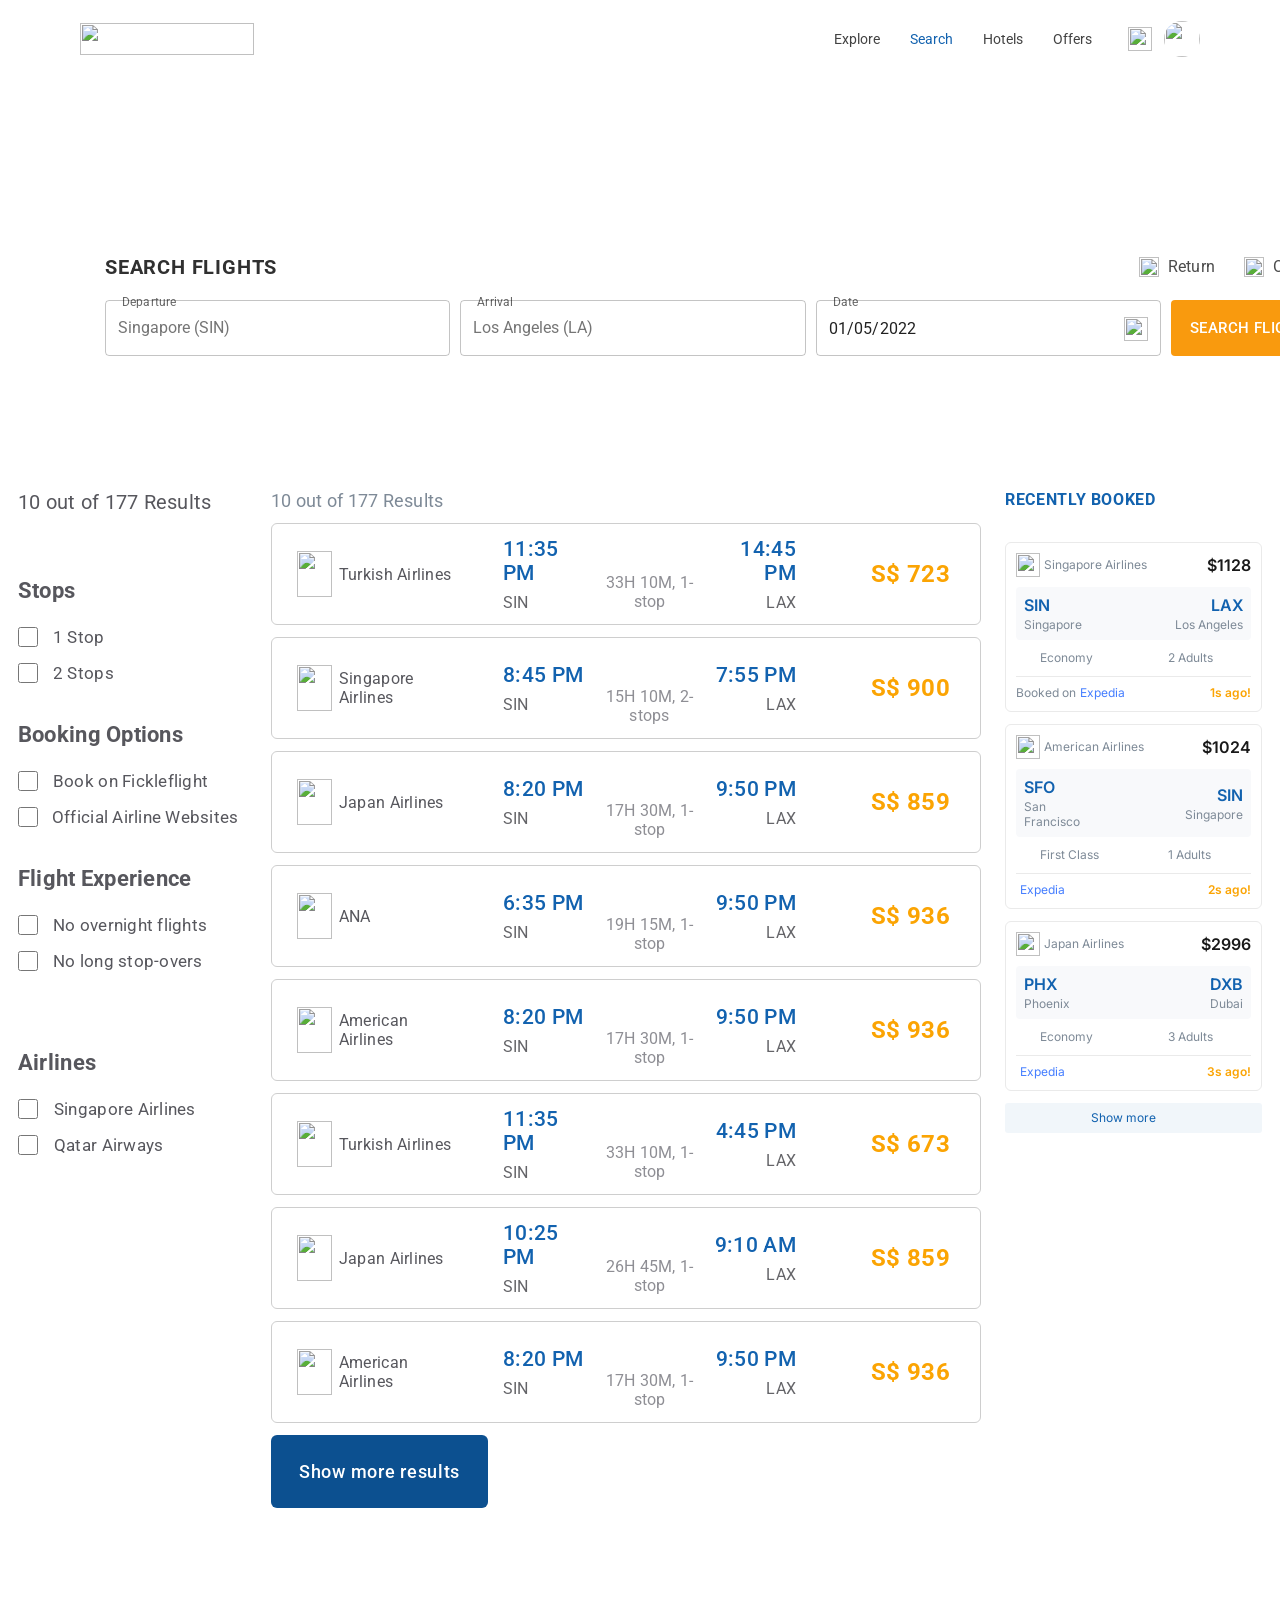
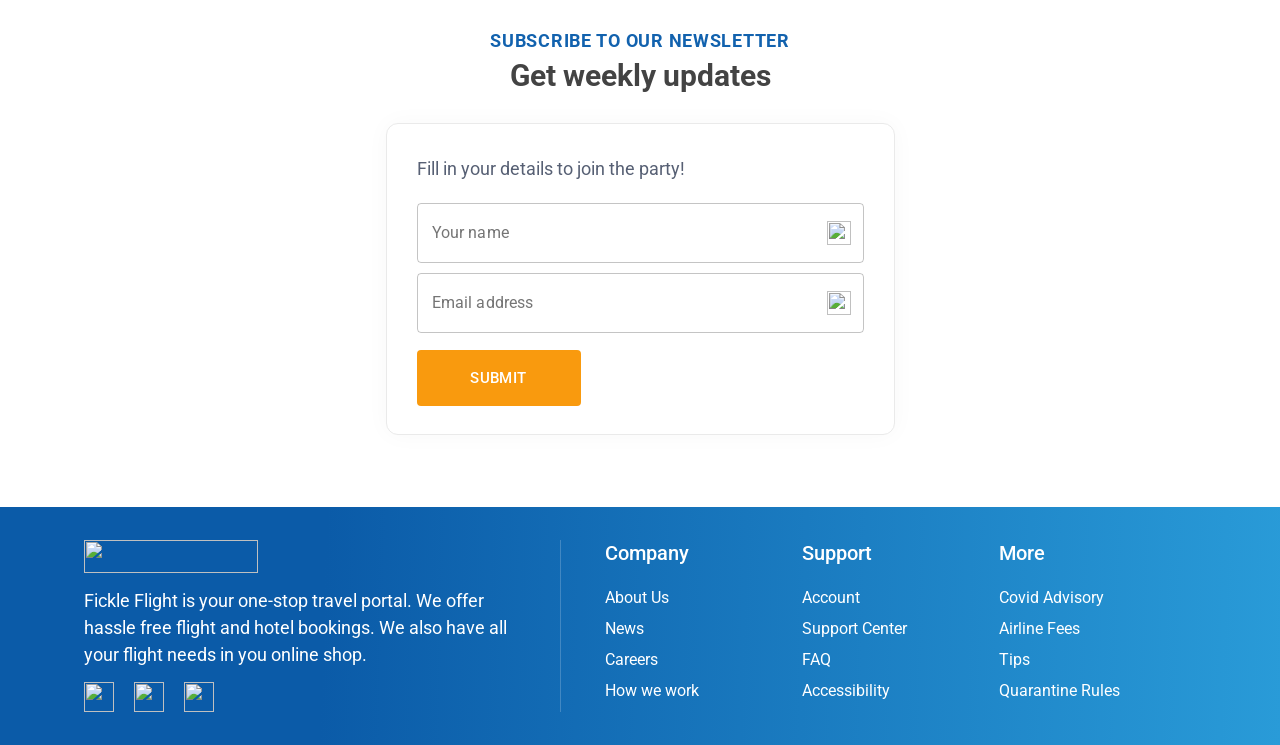
==== results-page/index.html @ dc6b7b8f "Updates" ====
<!DOCTYPE html><html><head><meta charSet="utf-8"/><meta http-equiv="x-ua-compatible" content="ie=edge"/><meta name="viewport" content="width=device-width, initial-scale=1, shrink-to-fit=no"/><meta name="generator" content="Gatsby 4.25.9"/><style data-href="/styles.06226adc45e068d3b2e2.css" data-identity="gatsby-global-css">@import url(https://fonts.googleapis.com/css2?family=Roboto:wght@400;500;700&display=swap);@import url(https://fonts.googleapis.com/css2?family=Baloo+Bhai:wght@400&display=swap);@import url(https://fonts.googleapis.com/css2?family=Inter:wght@400;600&display=swap);.top-header-module--fickleflightIcon--7dae0{height:32px;position:relative;width:174px}.top-header-module--explore--5f9ed{color:var(--color-cornflowerblue-200)}.top-header-module--explore--5f9ed,.top-header-module--hotels--0e835,.top-header-module--search--4f169{position:relative}.top-header-module--hotels--0e835{cursor:pointer}.top-header-module--navigationMenu--32dd2{align-items:center;display:flex;flex-direction:row;gap:var(--gap-11xl);justify-content:flex-end}.top-header-module--hamburgerMenuIcon--61789{display:none}.top-header-module--hamburgerMenuIcon--61789,.top-header-module--notificationBellIcon--0677c{flex-shrink:0;height:24px;object-fit:cover;overflow:hidden;position:relative;width:24px}.top-header-module--avatarIcon--8f0b9{border-radius:var(--br-19xl);height:36px;object-fit:cover;width:36px}.top-header-module--accountSection--51e5f{align-items:center;display:flex;flex-direction:row;gap:var(--gap-xs);justify-content:center}.top-header-module--navigationRight--9e9c3{gap:var(--gap-17xl);justify-content:flex-end}.top-header-module--navigationRight--9e9c3,.top-header-module--topContainer--1cced,.top-header-module--topHeader--22574{align-items:center;display:flex;flex-direction:row}.top-header-module--topContainer--1cced{flex:1 1;gap:var(--gap-0);justify-content:space-between}.top-header-module--topHeader--22574{align-self:stretch;background-color:var(--color-white);box-sizing:border-box;color:var(--color-darkslategray-200);font-family:var(--font-roboto);font-size:var(--font-size-sm);height:77px;justify-content:center;padding:var(--padding-3xl) var(--padding-61xl);text-align:left}body{line-height:normal;margin:0}:root{--font-roboto:Roboto;--font-baloo-bhai:"Baloo Bhai";--font-inter:Inter;--font-size-xs:12px;--font-size-smi:13px;--font-size-sm:14px;--font-size-mini:15px;--font-size-base:16px;--font-size-mid:17px;--font-size-lg:18px;--font-size-lgi:19px;--font-size-xl:20px;--font-size-2xl:21px;--font-size-3xl:22px;--font-size-4xl:23px;--font-size-5xl:24px;--font-size-6xl:25px;--font-size-7xl:26px;--font-size-11xl:30px;--font-size-13xl:32px;--font-size-15xl:34px;--font-size-18xl:37px;--font-size-19xl:38px;--font-size-23xl:42px;--font-size-30xl:49px;--font-size-42xl:61px;--color-black:#000;--color-chocolate:#c76600;--color-cornflowerblue-100:#4dabff;--color-cornflowerblue-200:#1262af;--color-cornflowerblue-300:#1262ae;--color-cornflowerblue-400:rgba(18,98,175,.05);--color-darkgoldenrod:#d7860e;--color-darkgray:#999;--color-darkslateblue:#0c5090;--color-darkslategray-100:#434343;--color-darkslategray-200:#424242;--color-darkslategray-300:#303030;--color-darkslategray-400:rgba(48,48,48,.87);--color-dimgray-100:#646468;--color-dimgray-200:#57575d;--color-gainsboro-100:#e6e6e6;--color-gainsboro-200:hsla(0,0%,90%,.09);--color-gainsboro-300:hsla(0,0%,89%,.1);--color-gold:#fdbf00;--color-gray-100:#8e8e94;--color-gray-200:#191919;--color-gray-300:rgba(0,0,0,.6);--color-gray-400:rgba(0,0,0,.23);--color-gray-500:hsla(0,0%,100%,.2);--color-lavender:#ccdcec;--color-lightgray:#cecece;--color-lightslategray:#7e8a97;--color-mediumspringgreen:#36da76;--color-orange-100:#fba403;--color-orange-200:#f99a0e;--color-palevioletred:#f9668d;--color-royalblue:#457eff;--color-sandybrown:#ff9b53;--color-slategray:#576074;--color-steelblue:#3375b8;--color-white:#fff;--color-whitesmoke-100:#f8f9fb;--color-whitesmoke-200:#eaeaea;--color-yellowgreen:#79ca00;--gap-0:0px;--gap-12xs:1px;--gap-11xs:2px;--gap-10xs:3px;--gap-9xs:4px;--gap-8xs:5px;--gap-7xs:6px;--gap-6xs:7px;--gap-5xs:8px;--gap-4xs:9px;--gap-3xs:10px;--gap-2xs:11px;--gap-xs:12px;--gap-smi:13px;--gap-sm:14px;--gap-mini:15px;--gap-base:16px;--gap-mid:17px;--gap-lg:18px;--gap-lgi:19px;--gap-xl:20px;--gap-2xl:21px;--gap-3xl:22px;--gap-4xl:23px;--gap-5xl:24px;--gap-11xl:30px;--gap-12xl:31px;--gap-17xl:36px;--gap-20xl:39px;--gap-24xl:43px;--gap-25xl:44px;--gap-31xl:50px;--padding-12xs:1px;--padding-10xs:3px;--padding-9xs:4px;--padding-8xs:5px;--padding-7xs-5:5.5px;--padding-7xs:6px;--padding-5xs:8px;--padding-4xs:9px;--padding-3xs:10px;--padding-2xs:11px;--padding-xs:12px;--padding-smi:13px;--padding-mini:15px;--padding-base:16px;--padding-lg:18px;--padding-lgi:19px;--padding-xl:20px;--padding-2xl:21px;--padding-3xl:22px;--padding-6xl:25px;--padding-7xl:26px;--padding-9xl:28px;--padding-10xl:29px;--padding-11xl:30px;--padding-13xl:32px;--padding-14xl:33px;--padding-15xl:34px;--padding-19xl:38px;--padding-21xl:40px;--padding-22xl:41px;--padding-23xl:42px;--padding-26xl:45px;--padding-27xl:46px;--padding-31xl:50px;--padding-33xl:52px;--padding-34xl:53px;--padding-40xl:59px;--padding-51xl:70px;--padding-61xl:80px;--padding-64xl:83px;--padding-65xl:84px;--padding-103xl:122px;--padding-121xl:140px;--br-9xs:4px;--br-7xs:6px;--br-5xs:8px;--br-3xs:10px;--br-xs:12px;--br-base:16px;--br-lgi:19px;--br-8xl:27px;--br-12xl:31px;--br-19xl:38px;--br-29xl:48px;--br-45xl:64px;--Grey-Grey-300:#e0e0e0;--Grey-Grey-400:#bdbdbd;--Grey-Grey-700:#616161;--Text-Primary:rgba(0,0,0,.87)}.header-module--hotelsTagline--bc9c7{display:inline-block;font-family:inherit;font-size:inherit;font-weight:400;letter-spacing:.02em;line-height:48px;margin:0;position:relative;width:1280px}.header-module--recommended--32a25{color:var(--color-cornflowerblue-200);font-family:var(--font-roboto);font-size:var(--font-size-base);font-weight:500;letter-spacing:.04em;position:relative;text-align:center;text-transform:capitalize}.header-module--filterOption--160d9{align-items:center;background-color:var(--color-white);border:1px solid var(--color-white);border-radius:var(--br-8xl);cursor:pointer;display:flex;flex-direction:row;justify-content:center;padding:var(--padding-4xs) var(--padding-lgi)}.header-module--filterOption--160d9:hover,.header-module--filterOption1--5405e:hover,.header-module--filterOption2--73604:hover{background-color:var(--color-gainsboro-100);border:1px solid var(--color-gainsboro-100);box-sizing:border-box}.header-module--price--43efd{color:var(--color-white);font-family:var(--font-roboto);font-size:var(--font-size-base);font-weight:500;letter-spacing:.04em;position:relative;text-align:center;text-transform:capitalize}.header-module--filterOption1--5405e,.header-module--filterOption2--73604{align-items:center;background-color:transparent;border:1px solid var(--color-white);border-radius:var(--br-8xl);cursor:pointer;display:flex;flex-direction:row;justify-content:center;padding:var(--padding-4xs) var(--padding-lgi)}.header-module--filterOption1--5405e:hover,.header-module--filterOption2--73604:hover{background-color:var(--color-gainsboro-200)}.header-module--filterOption2--73604{padding:var(--padding-4xs) var(--padding-xl)}.header-module--banner--7ab84,.header-module--filterOptions--452a8,.header-module--header--666b3,.header-module--title--de67b{align-items:flex-start;display:flex;justify-content:flex-start}.header-module--filterOptions--452a8{flex-direction:row;gap:var(--gap-5xs)}.header-module--banner--7ab84,.header-module--header--666b3,.header-module--title--de67b{max-width:100%}.header-module--title--de67b{box-sizing:border-box;flex-direction:column;gap:var(--gap-5xs);padding:0 var(--padding-xl) 0 var(--padding-61xl);width:1440px}.header-module--banner--7ab84,.header-module--header--666b3{align-self:stretch;background-position:top;background-repeat:no-repeat;background-size:cover}.header-module--banner--7ab84{background-image:url(banner@3x.png);box-sizing:border-box;flex-direction:row;height:193px;padding:var(--padding-31xl) 0 var(--padding-27xl)}.header-module--header--666b3{background-image:url(header@3x.png);color:var(--color-white);flex-direction:column;font-family:var(--font-baloo-bhai);font-size:var(--font-size-23xl);text-align:left}@media screen and (max-width:1200px){.header-module--title--de67b{box-sizing:border-box;padding-left:var(--padding-21xl)}}@media screen and (max-width:1050px){.header-module--hotelsTagline--bc9c7{font-size:var(--font-size-15xl);line-height:var(--font-size-19xl)}}@media screen and (max-width:450px){.header-module--hotelsTagline--bc9c7{font-size:var(--font-size-6xl);line-height:29px}.header-module--filterOptions--452a8{flex-wrap:wrap}.header-module--banner--7ab84{height:auto}}.results-card-module--resultsImageIcon--ab230{align-self:stretch;border-radius:var(--br-3xs) 0 0 var(--br-3xs);max-height:100%;object-fit:cover;position:relative;width:260px}.results-card-module--hotelName--fb74f,.results-card-module--hotelType--6c8b6{display:inline-block;position:relative}.results-card-module--hotelType--6c8b6{color:var(--color-gray-100);letter-spacing:.02em;width:146.9px}.results-card-module--hotelName--fb74f{font-family:inherit;font-size:var(--font-size-3xl);font-weight:700;letter-spacing:.04em;margin:0;text-transform:capitalize;width:232.9px}.results-card-module--staricon--9b6b8{height:16px;position:relative;width:16px}.results-card-module--rating--13e95{font-weight:500;letter-spacing:.04em;position:relative}.results-card-module--stars--a988a{align-items:flex-start;display:flex;flex-direction:row;gap:var(--gap-7xs);justify-content:flex-start}.results-card-module--reviews--5c80b{color:var(--color-cornflowerblue-200);letter-spacing:.04em;position:relative}.results-card-module--resultAndVideo--4cd83,.results-card-module--review--b586f{align-items:flex-start;display:flex;flex-direction:row;gap:var(--gap-3xs);justify-content:flex-start}.results-card-module--resultAndVideo--4cd83{flex:1 1;flex-direction:column;gap:var(--gap-7xs)}.results-card-module--videoIcon--4d0ee{flex-shrink:0;height:24px;overflow:hidden;position:relative;width:24px}.results-card-module--resultsTitle--2f47f{align-items:flex-start;align-self:stretch;display:flex;flex-direction:row;justify-content:flex-start}.results-card-module--night--f0547,.results-card-module--price--f6e33{letter-spacing:.02em;position:relative}.results-card-module--price--f6e33{text-transform:capitalize}.results-card-module--night--f0547{font-size:var(--font-size-sm)}.results-card-module--pricePerNight--13bae{align-items:flex-end;display:flex;flex-direction:row;gap:var(--gap-12xs);justify-content:center}.results-card-module--searchFlights--3d0df{color:var(--color-white);font-family:var(--font-roboto);font-size:var(--font-size-lg);font-weight:500;letter-spacing:.04em;position:relative;text-align:center}.results-card-module--viewDetailsButton--a1d4f{align-items:center;background-color:var(--color-cornflowerblue-200);border:0;border-radius:var(--br-7xs);cursor:pointer;display:flex;flex-direction:row;justify-content:center;padding:var(--padding-smi) var(--padding-9xl)}.results-card-module--priceAndCta--60c55{flex-direction:column;font-size:var(--font-size-3xl);gap:var(--gap-xs)}.results-card-module--priceAndCta--60c55,.results-card-module--resultsCard--e4124,.results-card-module--resultsDetails--48487{align-items:flex-start;display:flex;justify-content:flex-start}.results-card-module--resultsDetails--48487{flex:1 1;flex-direction:column;gap:var(--gap-12xl);padding:var(--padding-mini) var(--padding-xs) var(--padding-mini) 0}.results-card-module--resultsCard--e4124{align-self:stretch;background-color:var(--color-cornflowerblue-400);border-radius:var(--br-3xs);color:var(--color-darkslategray-300);flex-direction:row;font-family:var(--font-roboto);font-size:var(--font-size-base);gap:var(--gap-base);text-align:left}.hotel-results-module--results--2932a{display:inline-block;flex:1 1;font-weight:500;min-width:100px;text-transform:uppercase}.hotel-results-module--filtersText--3b258,.hotel-results-module--results--2932a{letter-spacing:.04em;position:relative}.hotel-results-module--filtersIcon--cbdd9{flex-shrink:0;height:24px;overflow:hidden;position:relative;width:24px}.hotel-results-module--filters--dd103,.hotel-results-module--resultsSumamry--a58e6{display:flex;flex-direction:row;justify-content:flex-start}.hotel-results-module--filters--dd103{align-items:center;font-size:var(--font-size-base);gap:var(--gap-smi)}.hotel-results-module--resultsSumamry--a58e6{align-items:flex-start;align-self:stretch;row-gap:var(--gap-xl)}.hotel-results-module--mapIcon--e834c{height:100%;left:0;object-fit:cover;position:absolute;top:0;width:100%}.hotel-results-module--dotsIcon--ca334,.hotel-results-module--zoomIcon--f8ab3{height:328.1px;left:92.5px;position:absolute;top:53.3px;width:332.2px}.hotel-results-module--zoomIcon--f8ab3{height:48.1px;left:515.8px;object-fit:cover;top:539.9px;width:30.1px}.hotel-results-module--mobileMap--0f9f4{display:none;height:600px;position:relative;width:560px}.hotel-results-module--resultCardsCol--b269c{align-items:flex-start;display:flex;flex-direction:column;gap:var(--gap-xs);justify-content:flex-start;max-width:100%;width:560px}.hotel-results-module--dotsIcon1--dc246,.hotel-results-module--mapIcon1--667a9{height:100%;left:0;object-fit:cover;position:absolute;top:0;width:100%;z-index:1}.hotel-results-module--dotsIcon1--dc246{object-fit:contain;transform:scale(1.039);z-index:2}.hotel-results-module--wrapperDots--0a746{align-items:center;display:flex;height:505.4px;justify-content:center;left:115.1px;top:82.1px;width:413.5px}.hotel-results-module--wrapperDots--0a746,.hotel-results-module--wrapperZoom--20cd7,.hotel-results-module--zoomIcon1--7ff20{position:absolute;z-index:2}.hotel-results-module--zoomIcon1--7ff20{height:100%;left:0;object-fit:contain;top:0;transform:scale(1.535);width:100%}.hotel-results-module--wrapperZoom--20cd7{align-items:center;display:flex;height:74.1px;justify-content:center;left:642px;top:831.6px;width:37.4px}.hotel-results-module--desktopMap--5edbe{align-self:stretch;flex:1 1;min-width:453px;overflow:hidden;position:relative}.hotel-results-module--hotelResults--53cf9,.hotel-results-module--resultsSection--c3e3c{align-items:flex-start;align-self:stretch;display:flex;flex-direction:row;font-size:var(--font-size-base);gap:var(--gap-4xl);justify-content:flex-start;max-width:100%}.hotel-results-module--hotelResults--53cf9{box-sizing:border-box;color:var(--color-darkslategray-300);flex-direction:column;font-family:var(--font-roboto);font-size:var(--font-size-lg);gap:var(--gap-xl);padding:var(--padding-31xl) var(--padding-61xl);text-align:left}@media screen and (max-width:1200px){.hotel-results-module--resultsSumamry--a58e6{flex-wrap:wrap}.hotel-results-module--resultCardsCol--b269c{flex:1 1}.hotel-results-module--resultsSection--c3e3c{flex-wrap:wrap}.hotel-results-module--hotelResults--53cf9{box-sizing:border-box;padding-bottom:var(--padding-13xl);padding-top:var(--padding-13xl)}}@media screen and (max-width:750px){.hotel-results-module--desktopMap--5edbe,.hotel-results-module--resultCardsCol--b269c{min-width:100%}.hotel-results-module--hotelResults--53cf9{box-sizing:border-box;padding:var(--padding-2xl) var(--padding-21xl)}}.hero-section-module--heroSubtext--aef73,.hero-section-module--heroTagline--48f6d{align-self:stretch;font-weight:400;margin:0;position:relative}.hero-section-module--heroTagline--48f6d{font-family:inherit;font-size:inherit;line-height:67px}.hero-section-module--heroSubtext--aef73{font-family:var(--font-roboto);font-size:var(--font-size-5xl);line-height:var(--font-size-13xl)}.hero-section-module--title--9e05f{align-items:center;align-self:stretch;display:flex;flex-direction:column;gap:var(--gap-8xs);justify-content:flex-start}.hero-section-module--searchFormLabel--bca85{display:inline-block;flex:1 1;letter-spacing:.04em;min-width:137px;position:relative;text-transform:uppercase}.hero-section-module--radiobuttonunchecked--00d6d{cursor:pointer;flex-shrink:0;height:20px;margin:0;overflow:hidden;position:relative;width:20px}.hero-section-module--padding--e4de0{align-items:center;border-radius:var(--br-lgi);display:flex;flex-direction:row;justify-content:flex-start;padding:var(--padding-4xs)}.hero-section-module--label--e8615{letter-spacing:.15px;line-height:150%;position:relative}.hero-section-module--radio--8d2b8{align-items:center;display:flex;flex-direction:row;justify-content:flex-start;overflow:hidden}.hero-section-module--radiobuttoncheckedIcon--30d88{flex-shrink:0;height:20px;overflow:hidden;position:relative;width:20px}.hero-section-module--flightOptions--d0850,.hero-section-module--formTitleGroup--a2886{align-items:center;display:flex;flex-direction:row;justify-content:flex-start}.hero-section-module--flightOptions--d0850{color:var(--color-darkslategray-400);font-size:var(--font-size-base);gap:var(--gap-xl)}.hero-section-module--formTitleGroup--a2886{align-self:stretch;gap:var(--gap-8xs);overflow:hidden;padding:var(--padding-8xs)}.hero-section-module--departure--4dfb0{letter-spacing:.15px;line-height:var(--font-size-xs);position:relative}.hero-section-module--labelContainer--01561{align-items:center;background-color:var(--color-white);box-sizing:border-box;display:flex;flex-direction:row;height:2px;justify-content:flex-start;padding:0 var(--padding-10xs)}.hero-section-module--active--3de77,.hero-section-module--departureAutocomplete--63aef,.hero-section-module--input--49439{align-self:stretch;display:flex;justify-content:flex-start}.hero-section-module--active--3de77{align-items:center;background-color:transparent;border:0;box-sizing:border-box;color:var(--Text-Primary);flex-direction:row;flex-shrink:0;font-family:var(--font-roboto);font-size:var(--font-size-base);height:54px;min-width:169px;outline:0;overflow:hidden;padding:var(--padding-mini) 0;width:100%}.hero-section-module--departureAutocomplete--63aef,.hero-section-module--input--49439{align-items:flex-start;flex-direction:column}.hero-section-module--input--49439{border:1px solid var(--color-gray-400);border-radius:var(--br-9xs);box-sizing:border-box;height:56px;padding:0 var(--padding-2xs)}.hero-section-module--departureAutocomplete--63aef{flex:1 1;min-width:229px}.hero-section-module--labelContainer2--c131b{align-items:center;background-color:var(--color-white);box-sizing:border-box;display:flex;flex-direction:row;height:2px;justify-content:flex-start;padding:0 var(--padding-9xs)}.hero-section-module--avatar--6cc8a,.hero-section-module--op--c5001{align-items:center;justify-content:center}.hero-section-module--op--c5001{align-self:stretch;display:flex;flex:1 1;letter-spacing:.4px;line-height:166%;position:relative}.hero-section-module--avatar--6cc8a{background-color:var(--Grey-Grey-400);border-radius:var(--br-45xl);display:none;flex-direction:row;flex-shrink:0;height:24px;overflow:hidden;width:24px}.hero-section-module--chip1--937b2{letter-spacing:.16px;line-height:var(--font-size-lg);position:relative}.hero-section-module--typography--fb3c6{align-items:flex-start;color:var(--Text-Primary);display:flex;flex-direction:column;font-size:var(--font-size-smi);justify-content:flex-start;padding:var(--padding-10xs) var(--padding-7xs);text-align:left}.hero-section-module--cancelIcon--97682{flex-shrink:0;height:24px;overflow:hidden;position:relative;width:24px}.hero-section-module--container--d3eb6{align-items:center;background-color:var(--Grey-Grey-300);border-radius:var(--br-base);display:flex;flex-direction:row;justify-content:flex-start;padding:var(--padding-9xs)}.hero-section-module--chip--7e09f,.hero-section-module--muiautocompletetag--6c8f6{align-items:flex-start;justify-content:flex-start}.hero-section-module--chip--7e09f{display:flex;flex-direction:column}.hero-section-module--muiautocompletetag--6c8f6{display:none;flex-direction:row;gap:var(--gap-5xs)}.hero-section-module--div--9b4fb{color:var(--Text-Primary);flex:1 1;font-size:var(--font-size-base);letter-spacing:.15px;line-height:var(--font-size-5xl);position:relative;text-align:left}.hero-section-module--active2--8b499,.hero-section-module--inputsRow--7bd20{display:flex;flex-direction:row;justify-content:flex-start}.hero-section-module--active2--8b499{align-items:center;align-self:stretch;color:var(--Grey-Grey-700);gap:var(--gap-5xs);overflow:hidden;padding:var(--padding-mini) 0;text-align:center}.hero-section-module--inputsRow--7bd20{align-items:flex-start;flex:1 1;gap:var(--gap-3xs);padding:var(--padding-8xs)}.hero-section-module--searchFlights--203d6{color:var(--color-white);font-family:var(--font-roboto);font-size:var(--font-size-mini);font-weight:500;letter-spacing:.46px;line-height:var(--font-size-7xl);position:relative;text-align:center;text-transform:uppercase}.hero-section-module--searchButton--c553a{align-items:center;background-color:var(--color-orange-200);border:0;border-radius:var(--br-9xs);box-sizing:border-box;cursor:pointer;display:flex;flex-direction:row;height:56px;justify-content:center;padding:0 var(--padding-3xs);width:164px}.hero-section-module--searchButton--c553a:hover{background-color:var(--color-chocolate)}.hero-section-module--buttonGroup--77ca6,.hero-section-module--formInputsRow--72321{align-items:flex-start;display:flex}.hero-section-module--buttonGroup--77ca6{flex-direction:column;justify-content:center;padding:var(--padding-8xs)}.hero-section-module--formInputsRow--72321{align-self:stretch;color:var(--color-gray-300);flex-direction:row;font-size:var(--font-size-xs);justify-content:flex-start;row-gap:var(--gap-xl)}.hero-section-module--heroSection--42e5a,.hero-section-module--searchContainer--af1fb,.hero-section-module--searchForm--2d727{align-self:stretch;display:flex;flex-direction:column}.hero-section-module--searchForm--2d727{align-items:flex-start;background-color:var(--color-white);border-radius:var(--br-3xs);color:var(--color-darkslategray-300);font-family:var(--font-roboto);font-size:var(--font-size-xl);gap:var(--gap-9xs);justify-content:flex-start;padding:var(--padding-xl);text-align:left}.hero-section-module--heroSection--42e5a,.hero-section-module--searchContainer--af1fb{align-items:center}.hero-section-module--searchContainer--af1fb{background-image:url(search-container@3x.png);background-position:top;background-repeat:no-repeat;background-size:cover;box-sizing:border-box;gap:var(--gap-24xl);height:640px;justify-content:center;padding:0 var(--padding-121xl)}.hero-section-module--heroSection--42e5a{color:var(--color-white);font-family:var(--font-baloo-bhai);font-size:var(--font-size-42xl);justify-content:flex-start;text-align:center}@media screen and (max-width:1350px){.hero-section-module--formInputsRow--72321,.hero-section-module--formTitleGroup--a2886{flex-wrap:wrap}.hero-section-module--searchContainer--af1fb{height:auto}}@media screen and (max-width:1125px){.hero-section-module--inputsRow--7bd20{flex-wrap:wrap;min-width:100%}}@media screen and (max-width:800px){.hero-section-module--heroTagline--48f6d{font-size:var(--font-size-30xl);line-height:54px}.hero-section-module--searchContainer--af1fb{box-sizing:border-box;gap:var(--gap-2xl);padding-left:var(--padding-51xl);padding-right:var(--padding-51xl)}}@media screen and (max-width:450px){.hero-section-module--heroTagline--48f6d{font-size:var(--font-size-18xl);line-height:40px}.hero-section-module--heroSubtext--aef73{font-size:var(--font-size-lgi);line-height:var(--font-size-7xl)}.hero-section-module--searchFormLabel--bca85{font-size:var(--font-size-base)}.hero-section-module--searchContainer--af1fb{box-sizing:border-box;padding-left:var(--padding-xl);padding-right:var(--padding-xl)}}.recent-search-module--departure--a028f{font-family:inherit;font-size:inherit;font-weight:700;letter-spacing:.04em;margin:0;position:relative;text-transform:capitalize}.recent-search-module--flightIcons--2c2f9{height:24px;position:relative;width:118px}.recent-search-module--arrival--9af3d{font-family:inherit;font-size:inherit;font-weight:700;letter-spacing:.04em;margin:0;position:relative;text-align:right;text-transform:capitalize}.recent-search-module--toAndFrom--9dcdb{align-items:center;align-self:stretch;display:flex;flex-direction:row;gap:var(--gap-0);justify-content:space-between}.recent-search-module--departOn--b1653{letter-spacing:.04em;position:relative;text-transform:capitalize}.recent-search-module--departureInfo--a876f{align-items:flex-start;color:var(--color-black);display:flex;flex-direction:row;font-size:var(--font-size-xl);gap:var(--gap-9xs);justify-content:flex-start}.recent-search-module--recentSearch--74975{align-items:center;border:1px solid var(--color-whitesmoke-200);border-radius:var(--br-5xs);box-sizing:border-box;color:var(--color-cornflowerblue-300);display:flex;flex:1 1;flex-direction:column;font-family:var(--font-roboto);font-size:var(--font-size-5xl);gap:var(--gap-2xl);justify-content:center;min-width:411px;padding:var(--padding-lg) var(--padding-lgi);text-align:left}@media screen and (max-width:800px){.recent-search-module--recentSearch--74975{min-width:100%}}@media screen and (max-width:450px){.recent-search-module--arrival--9af3d,.recent-search-module--departure--a028f{font-size:var(--font-size-lgi)}.recent-search-module--toAndFrom--9dcdb{flex-wrap:wrap}.recent-search-module--departOn--b1653{font-size:var(--font-size-base)}}.trip-menu-item-module--iconVector--34bd3{height:39px;object-fit:cover;position:relative;width:45px}.trip-menu-item-module--icon--58bc4{align-items:flex-start;background-color:var(--color-sandybrown);border-radius:var(--br-base);display:flex;flex-direction:column;justify-content:flex-start;padding:var(--padding-smi) var(--padding-3xs)}.trip-menu-item-module--text--454ab{letter-spacing:.04em;position:relative}.trip-menu-item-module--tripMenuItem--5913b{align-items:center;color:var(--color-gray-100);display:flex;flex-direction:column;font-family:var(--font-roboto);font-size:var(--font-size-mini);gap:var(--gap-5xs);justify-content:center;text-align:center}.upcoming-flight-section-module--recentSearches--4f47e{align-self:stretch;letter-spacing:.04em;position:relative;text-transform:uppercase}.upcoming-flight-section-module--recentSearchesSection--eca29{align-content:center;align-items:center;align-self:stretch;display:flex;flex-direction:row;flex-wrap:wrap;gap:var(--gap-mini);justify-content:center}.upcoming-flight-section-module--iconVector--79ecb{height:39px;object-fit:cover;position:relative;width:45px}.upcoming-flight-section-module--icon--1bb24{align-items:flex-start;background-color:var(--color-palevioletred);border-radius:var(--br-base);display:flex;flex-direction:column;justify-content:flex-start;padding:var(--padding-smi) var(--padding-3xs)}.upcoming-flight-section-module--text--43b2a{letter-spacing:.04em;position:relative}.upcoming-flight-section-module--tripMenuItem--3231e{align-items:center;cursor:pointer;gap:var(--gap-5xs);justify-content:center}.upcoming-flight-section-module--icon1--89922,.upcoming-flight-section-module--tripMenuItem--3231e,.upcoming-flight-section-module--tripMenuItem1--0881c{display:flex;flex-direction:column}.upcoming-flight-section-module--icon1--89922{align-items:flex-start;background-color:var(--color-mediumspringgreen);border-radius:var(--br-base);justify-content:flex-start;padding:var(--padding-smi) var(--padding-3xs)}.upcoming-flight-section-module--tripMenuItem1--0881c{align-items:center;gap:var(--gap-5xs);justify-content:center}.upcoming-flight-section-module--icon2--8afaf{background-color:var(--color-cornflowerblue-100);border-radius:var(--br-base);flex-direction:column;justify-content:flex-start;padding:var(--padding-smi) var(--padding-3xs)}.upcoming-flight-section-module--icon2--8afaf,.upcoming-flight-section-module--icon3--7533a,.upcoming-flight-section-module--tripMenu--f5c56{align-items:flex-start;display:flex}.upcoming-flight-section-module--icon3--7533a{background-color:var(--color-yellowgreen);border-radius:var(--br-base);flex-direction:column;justify-content:flex-start;padding:var(--padding-smi) var(--padding-3xs)}.upcoming-flight-section-module--tripMenu--f5c56{align-self:stretch;color:var(--color-gray-100);flex-direction:row;font-size:var(--font-size-mini);gap:var(--gap-0);justify-content:space-between;text-align:center}.upcoming-flight-section-module--flightDetails--b01c7,.upcoming-flight-section-module--prepareMenu--8fa55,.upcoming-flight-section-module--upcomingFlightSection--95713{align-items:flex-start;align-self:stretch;color:var(--color-lightgray);display:flex;flex-direction:column;font-size:var(--font-size-lg);gap:var(--gap-xl);justify-content:center}.upcoming-flight-section-module--flightDetails--b01c7,.upcoming-flight-section-module--upcomingFlightSection--95713{color:var(--color-cornflowerblue-300);font-size:var(--font-size-5xl);gap:var(--gap-17xl)}.upcoming-flight-section-module--upcomingFlightSection--95713{color:var(--color-darkslategray-300);font-family:var(--font-roboto);font-size:var(--font-size-lg);gap:var(--gap-xl);justify-content:flex-start;text-align:left}@media screen and (max-width:800px){.upcoming-flight-section-module--tripMenu--f5c56{flex-wrap:wrap;justify-content:center}.upcoming-flight-section-module--flightDetails--b01c7{gap:var(--gap-lg)}}.pop-destinations-main-module--mostPopularDestinations--38dc1,.pop-destinations-main-module--planYourNext--25fe9{align-self:stretch;letter-spacing:.04em;position:relative;text-transform:uppercase}.pop-destinations-main-module--mostPopularDestinations--38dc1{color:var(--color-darkslategray-300);font-family:inherit;font-size:var(--font-size-11xl);font-weight:700;margin:0;text-transform:capitalize}.pop-destinations-main-module--titleContainer--e87bd{align-items:flex-start;display:flex;flex:1 1;flex-direction:column;gap:var(--gap-7xs);justify-content:flex-start;min-width:692px}.pop-destinations-main-module--viewAllDestinations--52c72{font-weight:500;letter-spacing:.04em;position:relative}.pop-destinations-main-module--arrowRightIcon--31166{flex-shrink:0;height:24px;overflow:hidden;position:relative;width:24px}.pop-destinations-main-module--destinationsTitles--75e97,.pop-destinations-main-module--viewAllTop--6b819{display:flex;flex-direction:row;justify-content:flex-start}.pop-destinations-main-module--viewAllTop--6b819{align-items:flex-start;background-color:var(--color-white);border-radius:var(--br-12xl);gap:var(--gap-4xs);text-align:right}.pop-destinations-main-module--destinationsTitles--75e97{align-items:center;align-self:stretch;row-gap:var(--gap-xl)}.pop-destinations-main-module--destination--51e59{display:inline-block;flex:1 1;letter-spacing:.02em;min-width:37px}.pop-destinations-main-module--destination--51e59,.pop-destinations-main-module--from--9ba9d,.pop-destinations-main-module--price--45c76{position:relative}.pop-destinations-main-module--from--9ba9d{letter-spacing:.04em;text-transform:uppercase}.pop-destinations-main-module--price--45c76{font-family:var(--font-baloo-bhai);font-size:var(--font-size-19xl);line-height:var(--font-size-19xl)}.pop-destinations-main-module--details--636fd{align-items:flex-end;display:flex;flex-direction:column;font-size:var(--font-size-base);gap:var(--gap-11xs);justify-content:flex-start;text-align:right}.pop-destinations-main-module--destinationDetails--d0b63,.pop-destinations-main-module--pariscard--3f0c3{align-items:flex-start;align-self:stretch;display:flex;justify-content:flex-start}.pop-destinations-main-module--destinationDetails--d0b63{flex-direction:row;padding:var(--padding-5xs) var(--padding-xs);row-gap:var(--gap-xl)}.pop-destinations-main-module--pariscard--3f0c3{background-image:url(pariscard@3x.png);background-position:top;background-repeat:no-repeat;background-size:cover;border-radius:var(--br-3xs);flex-direction:column;height:182px}.pop-destinations-main-module--popularDestinationCard--a64c6{align-items:center;box-sizing:border-box;display:flex;flex-direction:column;justify-content:center;padding:0 var(--padding-base);width:320px}.pop-destinations-main-module--greece--fce94{display:inline-block;flex:1 1;letter-spacing:.02em;min-width:51px;position:relative}.pop-destinations-main-module--greececard--c403e{align-items:flex-start;align-self:stretch;background-image:url(greececard@3x.png);background-position:top;background-repeat:no-repeat;background-size:cover;border-radius:var(--br-3xs);display:flex;flex-direction:column;height:182px;justify-content:flex-start}.pop-destinations-main-module--norway--c8569{display:inline-block;flex:1 1;letter-spacing:.02em;min-width:55px;position:relative}.pop-destinations-main-module--norwaycard--03a0b{align-items:flex-start;align-self:stretch;background-image:url(norwaycard@3x.png);background-position:top;background-repeat:no-repeat;background-size:cover;border-radius:var(--br-3xs);display:flex;flex-direction:column;height:182px;justify-content:flex-start}.pop-destinations-main-module--tuscany--552f6{display:inline-block;flex:1 1;letter-spacing:.02em;min-width:62px;position:relative}.pop-destinations-main-module--tuscanycard--df900{align-items:flex-start;align-self:stretch;background-image:url(tuscanycard@3x.png);background-position:top;background-repeat:no-repeat;background-size:cover;border-radius:var(--br-3xs);display:flex;flex-direction:column;height:182px;justify-content:flex-start}.pop-destinations-main-module--popDestinationItems--12e1f{align-self:stretch;color:var(--color-white);display:flex;flex-direction:row;font-size:var(--font-size-xl);row-gap:var(--gap-xl)}.pop-destinations-main-module--popDestinationItems--12e1f,.pop-destinations-main-module--popDestinationsMain--8487c,.pop-destinations-main-module--viewAllBottom--987d0{align-items:flex-start;justify-content:flex-start}.pop-destinations-main-module--viewAllBottom--987d0{background-color:var(--color-white);border-radius:var(--br-12xl);display:none;flex-direction:row;gap:var(--gap-4xs);text-align:right;white-space:nowrap}.pop-destinations-main-module--popDestinationsMain--8487c{align-self:stretch;color:var(--color-cornflowerblue-300);display:flex;flex-direction:column;font-family:var(--font-roboto);font-size:var(--font-size-lg);gap:var(--gap-5xl);text-align:left}@media screen and (max-width:1350px){.pop-destinations-main-module--destinationsTitles--75e97,.pop-destinations-main-module--popDestinationItems--12e1f{flex-wrap:wrap}}@media screen and (max-width:1125px){.pop-destinations-main-module--titleContainer--e87bd{min-width:100%}.pop-destinations-main-module--popDestinationItems--12e1f{grid-row-gap:20px;grid-template-columns:repeat(2,minmax(240px,416px));justify-content:center}}@media screen and (max-width:800px){.pop-destinations-main-module--mostPopularDestinations--38dc1{font-size:var(--font-size-5xl)}.pop-destinations-main-module--price--45c76{font-size:var(--font-size-11xl);line-height:var(--font-size-11xl)}.pop-destinations-main-module--popDestinationItems--12e1f{grid-template-columns:minmax(240px,1fr)}}@media screen and (max-width:450px){.pop-destinations-main-module--mostPopularDestinations--38dc1{font-size:var(--font-size-lg)}.pop-destinations-main-module--destination--51e59{font-size:var(--font-size-base)}.pop-destinations-main-module--price--45c76{font-size:var(--font-size-4xl);line-height:var(--font-size-4xl)}.pop-destinations-main-module--destinationDetails--d0b63{flex-wrap:wrap;height:auto}.pop-destinations-main-module--pariscard--3f0c3{height:auto}.pop-destinations-main-module--greece--fce94{font-size:var(--font-size-base)}.pop-destinations-main-module--greececard--c403e{height:auto}.pop-destinations-main-module--norway--c8569{font-size:var(--font-size-base)}.pop-destinations-main-module--norwaycard--03a0b{height:auto}.pop-destinations-main-module--tuscany--552f6{font-size:var(--font-size-base)}.pop-destinations-main-module--tuscanycard--df900{height:auto}}.recommended-holiday-card-module--destination--a3beb,.recommended-holiday-card-module--duration--67d0f,.recommended-holiday-card-module--imageIcon--74778{align-self:stretch;position:relative}.recommended-holiday-card-module--imageIcon--74778{border-radius:var(--br-3xs) var(--br-3xs) 0 0;flex-shrink:0;height:242px;max-width:100%;object-fit:cover;overflow:hidden}.recommended-holiday-card-module--destination--a3beb,.recommended-holiday-card-module--duration--67d0f{letter-spacing:.02em}.recommended-holiday-card-module--destination--a3beb{font-weight:500}.recommended-holiday-card-module--duration--67d0f{color:var(--color-darkgray);font-size:var(--font-size-base)}.recommended-holiday-card-module--destinationParent--b0998{align-items:flex-start;display:flex;flex-direction:column;gap:var(--gap-10xs);justify-content:flex-start;width:184px}.recommended-holiday-card-module--price--bfe17{display:inline-block;line-height:var(--font-size-15xl);position:relative;width:72px}.recommended-holiday-card-module--cardInfo--946c1,.recommended-holiday-card-module--priceWrapper--c1a92{align-items:flex-start;display:flex;justify-content:flex-start}.recommended-holiday-card-module--priceWrapper--c1a92{color:var(--color-cornflowerblue-200);flex-direction:column;font-family:var(--font-baloo-bhai);font-size:var(--font-size-13xl);padding:var(--padding-7xs-5) 0 0;text-align:right}.recommended-holiday-card-module--cardInfo--946c1{flex-direction:row;height:45px;width:256px}.recommended-holiday-card-module--holidayDetails--bc7b0,.recommended-holiday-card-module--recommendedHolidayCard--4c7a9{align-items:center;display:flex;flex-direction:column}.recommended-holiday-card-module--holidayDetails--bc7b0{align-self:stretch;background-color:var(--color-white);border:1px solid var(--color-whitesmoke-200);border-radius:0 0 var(--br-3xs) var(--br-3xs);justify-content:center;padding:var(--padding-lg) var(--padding-mini)}.recommended-holiday-card-module--recommendedHolidayCard--4c7a9{color:var(--color-darkslategray-200);font-family:var(--font-roboto);font-size:var(--font-size-xl);justify-content:flex-start;padding:0 var(--padding-base);text-align:left}@media screen and (max-width:800px){.recommended-holiday-card-module--price--bfe17{font-size:var(--font-size-7xl);line-height:27px}}@media screen and (max-width:450px){.recommended-holiday-card-module--destination--a3beb{font-size:var(--font-size-base)}.recommended-holiday-card-module--price--bfe17{font-size:var(--font-size-lgi);line-height:var(--font-size-xl)}}.recommended-holidays-container-module--topRecommendedHolidays--78d66{display:inline-block;flex:1 1;font-family:inherit;font-size:inherit;font-weight:700;letter-spacing:.04em;margin:0;min-width:329px;position:relative;text-transform:capitalize}.recommended-holidays-container-module--viewAllHolidays--53366{font-weight:500;letter-spacing:.04em;position:relative}.recommended-holidays-container-module--arrowRightIcon--62c4b{flex-shrink:0;height:24px;overflow:hidden;position:relative;width:24px}.recommended-holidays-container-module--recHolidaysTitle--9ad31,.recommended-holidays-container-module--viewHolidaysTop--f74cc{display:flex;flex-direction:row;justify-content:flex-start}.recommended-holidays-container-module--viewHolidaysTop--f74cc{align-items:flex-start;background-color:var(--color-white);border-radius:var(--br-12xl);color:var(--color-cornflowerblue-300);font-size:var(--font-size-lg);gap:var(--gap-4xs);text-align:right}.recommended-holidays-container-module--recHolidaysTitle--9ad31{align-items:center;align-self:stretch;row-gap:var(--gap-xl)}.recommended-holidays-container-module--recCardsContainer--a8801,.recommended-holidays-container-module--viewHolidaysBottom--c4429{align-items:flex-start;flex-direction:row;justify-content:flex-start}.recommended-holidays-container-module--recCardsContainer--a8801{align-self:stretch;color:var(--color-darkslategray-200);display:grid;font-size:var(--font-size-xl);grid-template-columns:repeat(4,minmax(240px,1fr))}.recommended-holidays-container-module--viewHolidaysBottom--c4429{background-color:var(--color-white);border-radius:var(--br-12xl);color:var(--color-cornflowerblue-300);display:none;font-size:var(--font-size-lg);gap:var(--gap-4xs);text-align:right;white-space:nowrap}.recommended-holidays-container-module--recommendedHolidaysContainer--6ded0{align-items:flex-start;align-self:stretch;color:var(--color-darkslategray-300);display:flex;flex-direction:column;font-family:var(--font-roboto);font-size:var(--font-size-11xl);gap:var(--gap-5xl);justify-content:center;text-align:left}@media screen and (max-width:1350px){.recommended-holidays-container-module--recHolidaysTitle--9ad31{flex-wrap:wrap}}@media screen and (max-width:1125px){.recommended-holidays-container-module--recCardsContainer--a8801{grid-row-gap:20px;grid-template-columns:repeat(2,minmax(240px,416px));justify-content:center}}@media screen and (max-width:800px){.recommended-holidays-container-module--topRecommendedHolidays--78d66{font-size:var(--font-size-5xl)}.recommended-holidays-container-module--recCardsContainer--a8801{grid-template-columns:minmax(240px,1fr)}}@media screen and (max-width:450px){.recommended-holidays-container-module--topRecommendedHolidays--78d66{font-size:var(--font-size-lg)}}.popular-hotel-card-module--imageIcon--5a7e5{border-radius:var(--br-3xs);flex-shrink:0;height:200px;max-width:100%;object-fit:cover;overflow:hidden}.popular-hotel-card-module--imageIcon--5a7e5,.popular-hotel-card-module--price--10f7a,.popular-hotel-card-module--title--cc6a8,.popular-hotel-card-module--type--6592a{align-self:stretch;position:relative}.popular-hotel-card-module--type--6592a{color:var(--color-gray-100);letter-spacing:.02em}.popular-hotel-card-module--price--10f7a,.popular-hotel-card-module--title--cc6a8{letter-spacing:.04em}.popular-hotel-card-module--title--cc6a8{font-family:inherit;font-size:var(--font-size-3xl);font-weight:700;margin:0;text-transform:capitalize}.popular-hotel-card-module--price--10f7a{font-size:var(--font-size-lg)}.popular-hotel-card-module--stayDetailsRows--3acda{align-items:flex-start;display:flex;flex:1 1;flex-direction:column;gap:var(--gap-7xs);justify-content:flex-start}.popular-hotel-card-module--videoIcon--1c8c0{height:24px;position:relative;width:24px}.popular-hotel-card-module--stayDetails--5bffb,.popular-hotel-card-module--video--2e26d{display:flex;flex-direction:row}.popular-hotel-card-module--video--2e26d{align-items:center;justify-content:center;overflow:hidden;padding:var(--padding-12xs)}.popular-hotel-card-module--stayDetails--5bffb{align-items:flex-start;align-self:stretch;gap:var(--gap-2xs);justify-content:flex-start}.popular-hotel-card-module--staricon--6be16{height:17px;position:relative;width:17px}.popular-hotel-card-module--rating1--c07d6{font-weight:500;letter-spacing:.04em;position:relative}.popular-hotel-card-module--stars--4d35f{align-items:flex-start;display:flex;flex-direction:row;gap:var(--gap-9xs);justify-content:flex-start}.popular-hotel-card-module--reviews--b434b{color:var(--color-cornflowerblue-200);letter-spacing:.04em;position:relative}.popular-hotel-card-module--rating--3ff96{align-items:flex-start;align-self:stretch;display:flex;flex-direction:row;gap:var(--gap-4xs);justify-content:flex-start}.popular-hotel-card-module--button--63923{color:var(--color-cornflowerblue-200);font-family:var(--font-roboto);font-size:var(--font-size-mini);font-weight:500;letter-spacing:.46px;line-height:var(--font-size-7xl);position:relative;text-align:left;text-transform:uppercase}.popular-hotel-card-module--moreDetailsButton--4f199{align-items:center;align-self:stretch;background-color:transparent;border:1px solid var(--color-lavender);border-radius:var(--br-9xs);box-sizing:border-box;cursor:pointer;display:flex;flex-direction:column;flex-shrink:0;height:46px;justify-content:center;overflow:hidden;padding:0}.popular-hotel-card-module--hotelCard--51d91,.popular-hotel-card-module--popularHotelCard--667a3{align-items:flex-start;display:flex;flex:1 1}.popular-hotel-card-module--hotelCard--51d91{align-self:stretch;background-color:var(--color-white);border:1px solid var(--color-whitesmoke-200);border-radius:var(--br-3xs);flex-direction:column;gap:var(--gap-4xl);justify-content:flex-start;padding:var(--padding-mini) var(--padding-smi)}.popular-hotel-card-module--hotelCard--51d91:hover{background-color:var(--color-gainsboro-300);cursor:pointer}.popular-hotel-card-module--popularHotelCard--667a3{box-sizing:border-box;color:var(--color-darkslategray-300);flex-direction:row;font-family:var(--font-roboto);font-size:var(--font-size-base);height:442px;justify-content:center;padding:0 var(--padding-xs);text-align:left}.popular-stays-module--popularStays1--6ac17,.popular-stays-module--viewAllStays--aa184{letter-spacing:.04em;position:relative}.popular-stays-module--popularStays1--6ac17{display:inline-block;flex-shrink:0;font-family:inherit;font-size:inherit;font-weight:700;margin:0;max-width:100%;text-transform:capitalize;width:1126px}.popular-stays-module--viewAllStays--aa184{font-weight:500}.popular-stays-module--arrowRightIcon--bed28{flex-shrink:0;height:24px;overflow:hidden;position:relative;width:24px}.popular-stays-module--viewAllStaysButton--3459d{align-items:flex-start;background-color:var(--color-white);border-radius:var(--br-12xl);color:var(--color-cornflowerblue-300);cursor:pointer;display:flex;flex-direction:row;font-size:var(--font-size-lg);gap:var(--gap-3xs);justify-content:flex-start;text-align:right;white-space:nowrap}.popular-stays-module--hotelCards--3127e,.popular-stays-module--popularStaysHeader--64d8d{align-items:center;align-self:stretch;flex-direction:row}.popular-stays-module--popularStaysHeader--64d8d{display:flex;justify-content:center;max-width:100%;row-gap:var(--gap-xl)}.popular-stays-module--hotelCards--3127e{display:grid;font-size:var(--font-size-base);grid-template-columns:repeat(4,minmax(240px,1fr));justify-content:flex-start}.popular-stays-module--mobileViewAllStays--67f0f,.popular-stays-module--popularStays--496bb{align-items:flex-start;justify-content:flex-start}.popular-stays-module--mobileViewAllStays--67f0f{background-color:var(--color-white);border-radius:var(--br-12xl);color:var(--color-cornflowerblue-300);display:none;flex-direction:row;font-size:var(--font-size-lg);gap:var(--gap-4xs);text-align:right;white-space:nowrap}.popular-stays-module--popularStays--496bb{align-self:stretch;color:var(--color-darkslategray-300);display:flex;flex-direction:column;font-family:var(--font-roboto);font-size:var(--font-size-11xl);gap:var(--gap-xl);max-width:100%;text-align:left}@media screen and (max-width:1350px){.popular-stays-module--popularStaysHeader--64d8d{flex-wrap:wrap}}@media screen and (max-width:1125px){.popular-stays-module--hotelCards--3127e{grid-row-gap:20px;grid-template-columns:repeat(2,minmax(240px,416px));justify-content:center}}@media screen and (max-width:800px){.popular-stays-module--popularStays1--6ac17{font-size:var(--font-size-5xl)}.popular-stays-module--hotelCards--3127e{grid-template-columns:minmax(240px,1fr)}}@media screen and (max-width:450px){.popular-stays-module--popularStays1--6ac17{font-size:var(--font-size-lg)}}.search-form-module--searchFormLabel--76ed6{flex:1 1;letter-spacing:.04em;position:relative;text-transform:uppercase}.search-form-module--radiobuttonuncheckedIcon--aa667{flex-shrink:0;height:20px;overflow:hidden;position:relative;width:20px}.search-form-module--padding--c3bf8{align-items:center;border-radius:var(--br-lgi);display:flex;flex-direction:row;justify-content:flex-start;padding:var(--padding-4xs)}.search-form-module--label--6f75c{letter-spacing:.15px;line-height:150%;position:relative}.search-form-module--radio--ee616{overflow:hidden}.search-form-module--flightOptions--dab47,.search-form-module--formTitleGroup--9b8fe,.search-form-module--radio--ee616{align-items:center;display:flex;flex-direction:row;justify-content:flex-start}.search-form-module--flightOptions--dab47{color:var(--color-darkslategray-400);font-size:var(--font-size-base);gap:var(--gap-xl)}.search-form-module--formTitleGroup--9b8fe{align-self:stretch;gap:var(--gap-8xs);overflow:hidden;padding:var(--padding-8xs)}.search-form-module--departure--9f33f{letter-spacing:.15px;line-height:var(--font-size-xs);position:relative}.search-form-module--labelContainer--e00ce{align-items:center;background-color:var(--color-white);box-sizing:border-box;display:flex;flex-direction:row;height:2px;justify-content:flex-start;padding:0 var(--padding-9xs)}.search-form-module--active--43ad8,.search-form-module--departureAutocomplete--ba4a0,.search-form-module--input--4e87a{align-self:stretch;display:flex;justify-content:flex-start}.search-form-module--active--43ad8{align-items:center;background-color:transparent;border:0;box-sizing:border-box;color:var(--Text-Primary);flex-direction:row;font-family:var(--font-roboto);font-size:var(--font-size-base);outline:0;overflow:hidden;padding:var(--padding-mini) 0;width:100%}.search-form-module--departureAutocomplete--ba4a0,.search-form-module--input--4e87a{align-items:flex-start;flex-direction:column}.search-form-module--input--4e87a{border:1px solid var(--color-gray-400);border-radius:var(--br-9xs);box-sizing:border-box;height:56px;padding:0 var(--padding-xs)}.search-form-module--departureAutocomplete--ba4a0{flex:1 1}.search-form-module--avatar--16336,.search-form-module--op--e5beb{align-items:center;justify-content:center}.search-form-module--op--e5beb{align-self:stretch;display:flex;flex:1 1;letter-spacing:.4px;line-height:166%;position:relative}.search-form-module--avatar--16336{background-color:var(--Grey-Grey-400);border-radius:var(--br-45xl);display:none;flex-direction:row;flex-shrink:0;height:24px;overflow:hidden;width:24px}.search-form-module--chip1--4fb76{letter-spacing:.16px;line-height:var(--font-size-lg);position:relative}.search-form-module--typography--d0e0c{align-items:flex-start;color:var(--Text-Primary);display:flex;flex-direction:column;font-size:var(--font-size-smi);justify-content:flex-start;padding:var(--padding-10xs) var(--padding-7xs);text-align:left}.search-form-module--cancelIcon--2d591{flex-shrink:0;height:24px;overflow:hidden;position:relative;width:24px}.search-form-module--container--678a2{align-items:center;background-color:var(--Grey-Grey-300);border-radius:var(--br-base);display:flex;flex-direction:row;justify-content:flex-start;padding:var(--padding-9xs)}.search-form-module--chip--f943b,.search-form-module--muiautocompletetag--ea5f1{align-items:flex-start;justify-content:flex-start}.search-form-module--chip--f943b{display:flex;flex-direction:column}.search-form-module--muiautocompletetag--ea5f1{display:none;flex-direction:row;gap:var(--gap-5xs)}.search-form-module--div--de96a{color:var(--Text-Primary);flex:1 1;font-size:var(--font-size-base);letter-spacing:.15px;line-height:var(--font-size-5xl);position:relative;text-align:left}.search-form-module--active2--76743,.search-form-module--inputsRow--3d06e{display:flex;flex-direction:row;justify-content:flex-start}.search-form-module--active2--76743{align-items:center;align-self:stretch;color:var(--Grey-Grey-700);gap:var(--gap-5xs);overflow:hidden;padding:var(--padding-mini) 0;text-align:center}.search-form-module--inputsRow--3d06e{align-items:flex-start;flex:1 1;gap:var(--gap-3xs);padding:var(--padding-8xs)}.search-form-module--searchFlights--9c2ab{color:var(--color-white);font-family:var(--font-roboto);font-size:var(--font-size-mini);font-weight:500;letter-spacing:.46px;line-height:var(--font-size-7xl);position:relative;text-align:center;text-transform:uppercase}.search-form-module--buttonGroup--2c2ba,.search-form-module--searchButton--0ba5f{display:flex;justify-content:center}.search-form-module--searchButton--0ba5f{align-items:center;background-color:var(--color-orange-200);border:0;border-radius:var(--br-9xs);box-sizing:border-box;cursor:pointer;flex-direction:row;height:56px;padding:0 var(--padding-3xs);width:164px}.search-form-module--searchButton--0ba5f:hover{background-color:var(--color-darkgoldenrod)}.search-form-module--buttonGroup--2c2ba{align-items:flex-start;flex-direction:column;padding:var(--padding-8xs)}.search-form-module--formInputsRow--2aa67,.search-form-module--searchForm--c9d70{align-items:flex-start;align-self:stretch;color:var(--color-gray-300);display:flex;flex-direction:row;font-size:var(--font-size-xs);justify-content:flex-start}.search-form-module--searchForm--c9d70{background-color:var(--color-white);border-radius:var(--br-3xs);color:var(--color-darkslategray-300);flex-direction:column;font-family:var(--font-roboto);font-size:var(--font-size-xl);gap:var(--gap-9xs);padding:var(--padding-xl);text-align:left}.search-container-module--whereAreYou--5e159{align-self:stretch;font-family:inherit;font-size:inherit;font-weight:400;line-height:67px;margin:0;position:relative}.search-container-module--title--628e0{align-items:center;align-self:stretch;justify-content:flex-start}.search-container-module--searchContainer--12d0c,.search-container-module--searchSection--d179a,.search-container-module--title--628e0{display:flex;flex-direction:column}.search-container-module--searchSection--d179a{align-items:center;box-sizing:border-box;gap:var(--gap-xl);justify-content:center;padding:0 var(--padding-61xl);width:1440px}.search-container-module--searchContainer--12d0c{align-items:flex-start;align-self:stretch;background-image:url(search-container1@3x.png);background-position:top;background-repeat:no-repeat;background-size:cover;color:var(--color-white);font-family:var(--font-baloo-bhai);font-size:var(--font-size-42xl);justify-content:flex-start;padding:var(--padding-40xl) 0;text-align:left}@media screen and (max-width:1025px){.search-container-module--whereAreYou--5e159{font-size:var(--font-size-30xl);line-height:54px}}@media screen and (max-width:750px){.search-container-module--searchSection--d179a{box-sizing:border-box;padding-left:var(--padding-21xl);padding-right:var(--padding-21xl)}}@media screen and (max-width:450px){.search-container-module--whereAreYou--5e159{font-size:var(--font-size-18xl);line-height:40px}.search-container-module--searchContainer--12d0c{box-sizing:border-box;padding-bottom:var(--padding-19xl);padding-top:var(--padding-19xl)}}.search-filters-module--results--f65b8{letter-spacing:.26px;position:relative}.search-filters-module--seperatorIcon--9f02b{height:1px;max-height:100%;position:relative;width:228px}.search-filters-module--resultsSummary--98003{align-items:flex-start;display:flex;flex-direction:column;font-size:var(--font-size-xl);gap:var(--gap-5xl);justify-content:flex-start;width:228px}.search-filters-module--sectionTitle--07c23{font-family:inherit;font-size:inherit;font-weight:700;letter-spacing:.26px;margin:0;position:relative}.search-filters-module--component1--33492{height:20px;margin:0;position:relative;width:20px}.search-filters-module--results1--2a5b7{letter-spacing:.26px;position:relative}.search-filters-module--bookingOption1--f06dc,.search-filters-module--stopsOption--c0788,.search-filters-module--stopsOptions--7e90f,.search-filters-module--stopsSection--00c62{align-items:flex-start;display:flex;justify-content:flex-start}.search-filters-module--stopsOption--c0788{flex-direction:row;gap:var(--gap-mini)}.search-filters-module--bookingOption1--f06dc,.search-filters-module--stopsOptions--7e90f,.search-filters-module--stopsSection--00c62{flex-direction:column}.search-filters-module--stopsOptions--7e90f{font-size:var(--font-size-mid);gap:var(--gap-base)}.search-filters-module--bookingOption1--f06dc,.search-filters-module--stopsSection--00c62{gap:var(--gap-5xl)}.search-filters-module--bookingOption1--f06dc{flex-direction:row;gap:var(--gap-sm)}.search-filters-module--results7--086d3{display:inline-block;flex-shrink:0;letter-spacing:.26px;position:relative;width:145px}.search-filters-module--airlineOption--1ae82,.search-filters-module--searchFilters--8809b{align-items:flex-start;display:flex;flex-direction:row;gap:var(--gap-base);justify-content:flex-start}.search-filters-module--searchFilters--8809b{box-sizing:border-box;color:var(--color-dimgray-200);flex-direction:column;font-family:var(--font-roboto);font-size:var(--font-size-3xl);gap:var(--gap-20xl);padding:0 var(--padding-6xl) 0 0;text-align:left;width:253px}@media screen and (max-width:450px){.search-filters-module--results--f65b8{font-size:var(--font-size-base)}.search-filters-module--sectionTitle--07c23{font-size:var(--font-size-lg)}.search-filters-module--searchFilters--8809b{gap:var(--gap-lgi)}}.flight-card-module--airlineIcon--becd1{flex-shrink:0;height:46px;overflow:hidden;position:relative;width:35px}.flight-card-module--airlineName--47370{letter-spacing:.26px;position:relative}.flight-card-module--airlineSection--83949{align-items:center;display:flex;flex-direction:row;gap:var(--gap-6xs);justify-content:flex-start;width:156px}.flight-card-module--departureTime--ada7a{font-weight:500;letter-spacing:.32px;position:relative}.flight-card-module--departureAirport--13081{color:var(--color-dimgray-100);font-size:var(--font-size-base);letter-spacing:.26px;position:relative}.flight-card-module--departureDetails--b241d{align-items:flex-start;display:flex;flex-direction:column;gap:var(--gap-5xs);justify-content:flex-start;width:93px}.flight-card-module--flighticon--76f7f{height:15.1px;position:relative;width:107.1px}.flight-card-module--travelTime--a0c8d{letter-spacing:.21px;position:relative}.flight-card-module--arrivalDetails--ec473,.flight-card-module--flightduration--65013{display:flex;flex-direction:column;justify-content:flex-start}.flight-card-module--flightduration--65013{align-items:center;color:var(--color-gray-100);font-size:var(--font-size-base);gap:var(--gap-2xl);text-align:center}.flight-card-module--arrivalDetails--ec473{align-items:flex-end;gap:var(--gap-5xs);text-align:right;width:93px}.flight-card-module--flightDetailsSection--78a5b{align-items:center;color:var(--color-cornflowerblue-200);display:flex;flex:1 1;flex-direction:row;font-size:var(--font-size-2xl);gap:var(--gap-0);justify-content:space-between}.flight-card-module--separatorIcon--05900{height:100px;max-width:100%;overflow:hidden;position:relative;width:1px}.flight-card-module--price--5f67e{flex:1 1;letter-spacing:.34px;position:relative}.flight-card-module--flightCard--d968b,.flight-card-module--priceSection--6ed0a{align-items:center;align-self:stretch;display:flex;flex-direction:row;justify-content:center}.flight-card-module--priceSection--6ed0a{color:var(--color-orange-100);font-size:var(--font-size-5xl);text-align:center;width:128px}.flight-card-module--flightCard--d968b{background-color:var(--color-white);border:.7px solid var(--color-lightgray);border-radius:var(--br-7xs);color:var(--color-dimgray-200);font-family:var(--font-roboto);font-size:var(--font-size-base);gap:var(--gap-31xl);padding:0 var(--padding-7xs) 0 var(--padding-6xl);text-align:left}.flight-cards-module--moreResultsText--3647d,.flight-cards-module--resultsPagination--77f6e{letter-spacing:.26px;position:relative}.flight-cards-module--moreResultsText--3647d{color:var(--color-white);font-family:var(--font-roboto);font-size:var(--font-size-lg);font-weight:500;letter-spacing:.04em;text-align:center}.flight-cards-module--moreResultsButton--00b49{align-items:center;background-color:var(--color-darkslateblue);border:0;border-radius:var(--br-7xs);cursor:pointer;display:flex;flex-direction:row;justify-content:center;padding:var(--padding-7xl) var(--padding-9xl)}.flight-cards-module--moreResultsButton--00b49:hover{background-color:var(--color-steelblue)}.flight-cards-module--flightCards--d7118{align-items:flex-start;color:var(--color-lightslategray);display:flex;flex:1 1;flex-direction:column;font-family:var(--font-roboto);font-size:var(--font-size-lg);gap:var(--gap-xs);justify-content:flex-start;text-align:left}.booking-card-module--siaIcon--5c19e{height:24px;object-fit:cover;position:relative;width:24px}.booking-card-module--singaporeAirlines--8ec16{line-height:var(--font-size-base);position:relative}.booking-card-module--airline--43f08{align-items:center;display:flex;flex-direction:row;gap:var(--gap-9xs);justify-content:flex-start}.booking-card-module--price--e82d9{color:var(--color-gray-200);font-size:var(--font-size-base);font-weight:600;line-height:var(--font-size-5xl);position:relative;text-align:right}.booking-card-module--airlinePrice--09fe3{align-items:center;align-self:stretch;display:flex;flex-direction:row;gap:var(--gap-0);justify-content:space-between}.booking-card-module--depcode--4715c{font-weight:600;position:relative}.booking-card-module--depname--3c2cc{color:var(--color-lightslategray);font-size:var(--font-size-xs);position:relative}.booking-card-module--departure--33c05{align-items:flex-start;display:flex;flex:1 1;flex-direction:column;gap:var(--gap-11xs);justify-content:flex-start}.booking-card-module--flightIcon--c997a{height:12px;position:relative;width:48px}.booking-card-module--arrname--d58b5{color:var(--color-lightslategray);font-size:var(--font-size-xs);position:relative;text-align:right}.booking-card-module--arrival--cb0f9,.booking-card-module--locations--ccb90{display:flex;justify-content:flex-start}.booking-card-module--arrival--cb0f9{align-items:flex-end;flex:1 1;flex-direction:column;gap:var(--gap-11xs)}.booking-card-module--locations--ccb90{align-items:center;align-self:stretch;background-color:var(--color-whitesmoke-100);border-radius:var(--br-9xs);color:var(--color-cornflowerblue-200);flex-direction:row;font-size:var(--font-size-base);gap:var(--gap-6xs);padding:var(--padding-5xs)}.booking-card-module--classIcon--1f040{flex-shrink:0;height:16px;overflow:hidden;position:relative;width:16px}.booking-card-module--details--dd432,.booking-card-module--flightClass--a793d{display:flex;flex-direction:row;justify-content:flex-start}.booking-card-module--flightClass--a793d{align-items:flex-start;flex:1 1;gap:var(--gap-5xs)}.booking-card-module--details--dd432{align-items:center;align-self:stretch;border-radius:var(--br-9xs);gap:var(--gap-xl)}.booking-card-module--provider1--91b5a{color:var(--color-royalblue);line-height:var(--font-size-base);position:relative}.booking-card-module--bookedOnParent--a4073{align-items:flex-start;display:flex;flex-direction:row;gap:var(--gap-9xs);justify-content:flex-start}.booking-card-module--timeago--3787e{color:var(--color-orange-100);font-weight:600;line-height:var(--font-size-base);position:relative}.booking-card-module--bookingCard--feb45,.booking-card-module--provider--bd1f9{align-self:stretch;display:flex}.booking-card-module--provider--bd1f9{align-items:center;border-top:1px solid var(--color-whitesmoke-200);flex-direction:row;gap:var(--gap-0);justify-content:space-between;padding:var(--padding-5xs) 0 0}.booking-card-module--bookingCard--feb45{align-items:flex-start;border:1px solid var(--color-whitesmoke-200);border-radius:var(--br-7xs);color:var(--color-lightslategray);flex-direction:column;font-family:var(--font-inter);font-size:var(--font-size-xs);gap:var(--gap-3xs);justify-content:flex-start;padding:var(--padding-3xs);text-align:left}.arrow-module--arrowdropdownIcon--9093a{flex-shrink:0;height:24px;overflow:hidden;position:relative;width:24px}.arrow-module--arrow--ec6c4{align-items:flex-start;display:flex;flex-direction:row;justify-content:flex-start}.footer-section-module--formTitle--3aa30,.footer-section-module--formTitleSubtext--e8feb{align-self:stretch;position:relative}.footer-section-module--formTitleSubtext--e8feb{letter-spacing:.04em;text-transform:uppercase}.footer-section-module--formTitle--3aa30{color:var(--color-darkslategray-100);font-family:inherit;font-size:var(--font-size-11xl);font-weight:700;margin:0}.footer-section-module--formHeadingSection--02ffd{align-items:center;align-self:stretch;display:flex;flex-direction:column;gap:var(--gap-6xs);justify-content:flex-start}.footer-section-module--formDescription--b7d33{align-self:stretch;color:var(--color-slategray);font-family:var(--font-roboto);font-size:var(--font-size-lg);line-height:var(--font-size-15xl);position:relative;text-align:left}.footer-section-module--formText--8bf40{align-items:flex-start;align-self:stretch;display:flex;flex-direction:column;justify-content:flex-start}.footer-section-module--avatar--cbef2,.footer-section-module--op--231af{align-items:center;justify-content:center}.footer-section-module--op--231af{align-self:stretch;color:var(--Grey-Grey-700);display:flex;flex:1 1;font-family:var(--font-roboto);font-size:var(--font-size-xs);letter-spacing:.4px;line-height:166%;position:relative;text-align:center}.footer-section-module--avatar--cbef2{background-color:var(--Grey-Grey-400);border-radius:var(--br-45xl);display:none;flex-direction:row;flex-shrink:0;height:24px;overflow:hidden;width:24px}.footer-section-module--chip1--1e353{color:var(--Text-Primary);font-family:var(--font-roboto);font-size:var(--font-size-smi);letter-spacing:.16px;line-height:var(--font-size-lg);position:relative;text-align:left}.footer-section-module--typography--45b5a{align-items:flex-start;display:flex;flex-direction:column;justify-content:flex-start;padding:var(--padding-10xs) var(--padding-7xs)}.footer-section-module--cancelIcon--dd017{flex-shrink:0;height:24px;overflow:hidden;position:relative;width:24px}.footer-section-module--container--5aa99{align-items:center;background-color:var(--Grey-Grey-300);border-radius:var(--br-base);display:flex;flex-direction:row;justify-content:flex-start;padding:var(--padding-9xs)}.footer-section-module--chip--76c77,.footer-section-module--muiautocompletetag--9505c{align-items:flex-start;justify-content:flex-start}.footer-section-module--chip--76c77{display:flex;flex-direction:column}.footer-section-module--muiautocompletetag--9505c{display:none;flex-direction:row;gap:var(--gap-5xs)}.footer-section-module--yourName--0c892{background-color:transparent;border:0;color:var(--color-gray-300);display:inline-block;flex:1 1;font-family:var(--font-roboto);font-size:var(--font-size-base);letter-spacing:.15px;line-height:var(--font-size-5xl);outline:0;position:relative;text-align:left;width:calc(100% - 24px)}.footer-section-module--closeIcon--8472e{flex-shrink:0;height:20px;overflow:hidden;position:relative;width:20px}.footer-section-module--iconbutton--b822c,.footer-section-module--unstylediconbutton--4b5fc{align-items:center;display:flex;justify-content:flex-start}.footer-section-module--unstylediconbutton--4b5fc{border-radius:var(--br-29xl);flex-direction:row;padding:var(--padding-9xs)}.footer-section-module--iconbutton--b822c{flex-direction:column;left:0;position:absolute;top:0}.footer-section-module--muiAutocompleteIndicator--f56e8{display:none;height:28px;position:relative;width:28px}.footer-section-module--formFields--a3da5,.footer-section-module--inactive--bbfa1,.footer-section-module--input--84841{align-self:stretch;display:flex;justify-content:flex-start}.footer-section-module--inactive--bbfa1{align-items:center;flex-direction:row;gap:var(--gap-5xs);overflow:hidden;padding:var(--padding-base) 0}.footer-section-module--formFields--a3da5,.footer-section-module--input--84841{align-items:flex-start;flex-direction:column}.footer-section-module--input--84841{border:1px solid var(--color-gray-400);border-radius:var(--br-9xs);padding:0 var(--padding-xs)}.footer-section-module--formFields--a3da5{gap:var(--gap-3xs)}.footer-section-module--submit--5d58d{color:var(--color-white);font-family:var(--font-roboto);font-size:var(--font-size-mini);font-weight:500;letter-spacing:.46px;line-height:var(--font-size-7xl);position:relative;text-align:center;text-transform:uppercase}.footer-section-module--searchButton--e00bd{align-items:center;background-color:var(--color-orange-200);border:0;border-radius:var(--br-9xs);box-sizing:border-box;cursor:pointer;display:flex;flex-direction:row;height:56px;justify-content:center;padding:0 var(--padding-3xs);width:164px}.footer-section-module--searchButton--e00bd:hover{background-color:var(--color-darkgoldenrod)}.footer-section-module--form--d4d06{align-items:flex-start;align-self:stretch;background-color:var(--color-white);border:1px solid var(--color-whitesmoke-200);border-radius:var(--br-xs);box-shadow:0 0 24px rgba(0,0,0,.03);display:flex;flex-direction:column;gap:var(--gap-mid);justify-content:flex-start;margin:0;padding:var(--padding-9xl) var(--padding-11xl)}.footer-section-module--shareYourTravelsForm--25e3e,.footer-section-module--subscribeSection--8c58a{align-items:center;display:flex;flex-direction:column}.footer-section-module--shareYourTravelsForm--25e3e{box-sizing:border-box;gap:var(--gap-11xl);justify-content:flex-start;padding:var(--padding-xl);width:549px}.footer-section-module--subscribeSection--8c58a{align-self:stretch;background-image:url(subscribe-section@3x.png);background-position:top;background-repeat:no-repeat;background-size:cover;justify-content:center;overflow:hidden;padding:var(--padding-33xl) var(--padding-xl)}.footer-section-module--logoIcon--e78f7{flex-shrink:0;height:33px;overflow:hidden;position:relative;width:174px}.footer-section-module--fickleFlightDescription--a1457{align-self:stretch;line-height:27px;position:relative}.footer-section-module--facebookIcon--016e0{flex-shrink:0;height:30px;overflow:hidden;position:relative;width:30px}.footer-section-module--socialIcons--b488e{align-items:center;display:flex;flex-direction:row;gap:var(--gap-xl);justify-content:center}.footer-section-module--fickleflightBio--01928{align-items:flex-start;display:flex;flex:1 1;flex-direction:column;gap:var(--gap-sm);justify-content:flex-start}.footer-section-module--seperator--be4a6{align-self:stretch;border-right:1px solid var(--color-gray-500);box-sizing:border-box;position:relative;width:1px}.footer-section-module--company--58468{font-weight:500;line-height:27px}.footer-section-module--aboutUs--d3484,.footer-section-module--company--58468,.footer-section-module--howWeWork--fe1f1{position:relative}.footer-section-module--howWeWork--fe1f1{display:inline-block;width:197px}.footer-section-module--companyLinks--dcbc3,.footer-section-module--companySection--a06ae,.footer-section-module--footerLinks--70b32{align-items:flex-start;display:flex;flex-direction:column;justify-content:flex-start}.footer-section-module--companyLinks--dcbc3{font-size:var(--font-size-base);gap:var(--gap-xs)}.footer-section-module--companySection--a06ae,.footer-section-module--footerLinks--70b32{gap:var(--gap-2xl)}.footer-section-module--footerLinks--70b32{flex:1 1;flex-direction:row;font-size:var(--font-size-xl);gap:var(--gap-0);justify-content:space-between}.footer-section-module--footer--8c669,.footer-section-module--footerSection--77d76{align-items:flex-start;align-self:stretch;display:flex;font-family:var(--font-roboto);font-size:var(--font-size-lg);justify-content:flex-start}.footer-section-module--footer--8c669{background:linear-gradient(91.74deg,#0b5ba8 25.38%,#299bd8);color:var(--color-white);flex-direction:row;gap:var(--gap-25xl);padding:var(--padding-14xl) var(--padding-65xl);text-align:left}.footer-section-module--footerSection--77d76{color:var(--color-cornflowerblue-300);flex-direction:column;text-align:center}.hotels-page-module--hotelsPage--8027d{align-items:flex-start;background-color:var(--color-white);display:flex;flex-direction:column;justify-content:flex-start;letter-spacing:normal;line-height:normal;overflow:hidden;position:relative;width:100%}.footer-section1-module--formTitle--b741d,.footer-section1-module--formTitleSubtext--0321f{align-self:stretch;position:relative}.footer-section1-module--formTitleSubtext--0321f{letter-spacing:.04em;text-transform:uppercase}.footer-section1-module--formTitle--b741d{color:var(--color-darkslategray-100);font-family:inherit;font-size:var(--font-size-11xl);font-weight:700;margin:0}.footer-section1-module--formHeadingSection--85c37{align-items:center;align-self:stretch;display:flex;flex-direction:column;gap:var(--gap-6xs);justify-content:flex-start}.footer-section1-module--formDescription--d5197{align-self:stretch;color:var(--color-slategray);font-family:var(--font-roboto);font-size:var(--font-size-lg);line-height:var(--font-size-15xl);position:relative;text-align:left}.footer-section1-module--formText--9d79f{align-items:flex-start;align-self:stretch;display:flex;flex-direction:column;justify-content:flex-start}.footer-section1-module--avatar--54ca6,.footer-section1-module--op--3a527{align-items:center;justify-content:center}.footer-section1-module--op--3a527{align-self:stretch;color:var(--Grey-Grey-700);display:flex;flex:1 1;font-family:var(--font-roboto);font-size:var(--font-size-xs);letter-spacing:.4px;line-height:166%;position:relative;text-align:center}.footer-section1-module--avatar--54ca6{background-color:var(--Grey-Grey-400);border-radius:var(--br-45xl);display:none;flex-direction:row;flex-shrink:0;height:24px;overflow:hidden;width:24px}.footer-section1-module--chip1--2bbea{color:var(--Text-Primary);font-family:var(--font-roboto);font-size:var(--font-size-smi);letter-spacing:.16px;line-height:var(--font-size-lg);position:relative;text-align:left}.footer-section1-module--typography--4f0a9{align-items:flex-start;display:flex;flex-direction:column;justify-content:flex-start;padding:var(--padding-10xs) var(--padding-7xs)}.footer-section1-module--cancelIcon--9cb1e{flex-shrink:0;height:24px;overflow:hidden;position:relative;width:24px}.footer-section1-module--container--dd931{align-items:center;background-color:var(--Grey-Grey-300);border-radius:var(--br-base);display:flex;flex-direction:row;justify-content:flex-start;padding:var(--padding-9xs)}.footer-section1-module--chip--feb7d,.footer-section1-module--muiautocompletetag--a2b49{align-items:flex-start;justify-content:flex-start}.footer-section1-module--chip--feb7d{display:flex;flex-direction:column}.footer-section1-module--muiautocompletetag--a2b49{display:none;flex-direction:row;gap:var(--gap-5xs)}.footer-section1-module--yourName--14c4d{background-color:transparent;border:0;color:var(--color-gray-300);display:inline-block;flex:1 1;font-family:var(--font-roboto);font-size:var(--font-size-base);letter-spacing:.15px;line-height:var(--font-size-5xl);min-width:255px;outline:0;padding:0;position:relative;text-align:left;width:calc(100% - 24px)}.footer-section1-module--closeIcon--e6f63{flex-shrink:0;height:20px;overflow:hidden;position:relative;width:20px}.footer-section1-module--iconbutton--4ea3c,.footer-section1-module--unstylediconbutton--4dcc8{align-items:center;display:flex;justify-content:flex-start}.footer-section1-module--unstylediconbutton--4dcc8{border-radius:var(--br-29xl);flex-direction:row;padding:var(--padding-9xs)}.footer-section1-module--iconbutton--4ea3c{flex-direction:column;left:0;position:absolute;top:0}.footer-section1-module--muiAutocompleteIndicator--1aab7{display:none;height:28px;position:relative;width:28px}.footer-section1-module--formFields--6d5d5,.footer-section1-module--inactive--f4b90,.footer-section1-module--input--ca80a{align-self:stretch;display:flex;justify-content:flex-start}.footer-section1-module--inactive--f4b90{align-content:center;align-items:center;flex-direction:row;flex-wrap:wrap;gap:var(--gap-5xs);overflow:hidden;padding:var(--padding-base) 0}.footer-section1-module--formFields--6d5d5,.footer-section1-module--input--ca80a{align-items:flex-start;flex-direction:column}.footer-section1-module--input--ca80a{border:1px solid var(--color-gray-400);border-radius:var(--br-9xs);padding:0 var(--padding-2xs)}.footer-section1-module--formFields--6d5d5{gap:var(--gap-3xs)}.footer-section1-module--searchButtonChild--84bbe{background-color:var(--color-orange-200);border-radius:var(--br-9xs);display:none;height:56px;position:relative;width:164px}.footer-section1-module--submit--cb0ff{color:var(--color-white);display:inline-block;font-family:var(--font-roboto);font-size:var(--font-size-mini);font-weight:500;letter-spacing:.46px;line-height:var(--font-size-7xl);position:relative;text-align:center;text-transform:uppercase;width:58px;z-index:1}.footer-section1-module--form--07ba1,.footer-section1-module--searchButton--7231f{align-items:flex-start;display:flex;justify-content:flex-start}.footer-section1-module--searchButton--7231f{background-color:transparent;border:0;box-sizing:border-box;cursor:pointer;flex-direction:row;gap:var(--gap-3xs);height:56px;padding:var(--padding-mini) var(--padding-34xl)}.footer-section1-module--searchButton--7231f:hover{background-color:var(--color-darkgoldenrod)}.footer-section1-module--form--07ba1{align-self:stretch;background-color:var(--color-white);border:1px solid var(--color-whitesmoke-200);border-radius:var(--br-xs);box-shadow:0 0 24px rgba(0,0,0,.03);flex-direction:column;gap:var(--gap-mid);margin:0;padding:var(--padding-7xl) var(--padding-10xl)}.footer-section1-module--shareYourTravelsForm--b5667,.footer-section1-module--subscribeSection--6d5da{align-items:center;display:flex;flex-direction:column}.footer-section1-module--shareYourTravelsForm--b5667{box-sizing:border-box;gap:var(--gap-11xl);justify-content:flex-start;padding:var(--padding-xl);width:549px}.footer-section1-module--subscribeSection--6d5da{align-self:stretch;background-image:url(subscribe-section@3x.png);background-position:top;background-repeat:no-repeat;background-size:cover;justify-content:center;overflow:hidden;padding:var(--padding-33xl) var(--padding-xl)}.footer-section1-module--logoIcon--7563c{flex-shrink:0;height:33px;overflow:hidden;position:relative;width:174px}.footer-section1-module--fickleFlightDescription--52ba6{align-self:stretch;line-height:27px;position:relative}.footer-section1-module--facebookIcon--3ae40{flex-shrink:0;height:30px;overflow:hidden;position:relative;width:30px}.footer-section1-module--socialIcons--cc023{align-items:center;display:flex;flex-direction:row;gap:var(--gap-xl);justify-content:center}.footer-section1-module--fickleflightBio--fe1e2{align-items:flex-start;display:flex;flex:1 1;flex-direction:column;gap:var(--gap-sm);justify-content:flex-start;min-width:385px}.footer-section1-module--seperator--dc6ed{align-self:stretch;border-right:1px solid var(--color-gray-500);box-sizing:border-box;position:relative;width:1px}.footer-section1-module--company--d9960{font-weight:500;line-height:27px}.footer-section1-module--aboutUs--46dc6,.footer-section1-module--company--d9960,.footer-section1-module--howWeWork--a7381{position:relative}.footer-section1-module--howWeWork--a7381{display:inline-block;width:197px}.footer-section1-module--companyLinks--11309,.footer-section1-module--companySection--99180,.footer-section1-module--footerLinks--39c93{align-items:flex-start;display:flex;flex-direction:column;justify-content:flex-start}.footer-section1-module--companyLinks--11309{font-size:var(--font-size-base);gap:var(--gap-xs)}.footer-section1-module--companySection--99180,.footer-section1-module--footerLinks--39c93{gap:var(--gap-2xl)}.footer-section1-module--footerLinks--39c93{flex:1 1;flex-direction:row;font-size:var(--font-size-xl);gap:var(--gap-0);justify-content:space-between;min-width:385px}.footer-section1-module--footer--85a26,.footer-section1-module--footerSection--cbd2b{align-items:flex-start;align-self:stretch;display:flex;font-family:var(--font-roboto);font-size:var(--font-size-lg);justify-content:flex-start}.footer-section1-module--footer--85a26{align-content:flex-start;background:linear-gradient(91.74deg,#0b5ba8 25.38%,#299bd8);color:var(--color-white);flex-direction:row;flex-wrap:wrap;gap:var(--gap-25xl);padding:var(--padding-14xl) var(--padding-64xl) var(--padding-14xl) var(--padding-65xl);text-align:left}.footer-section1-module--footerSection--cbd2b{color:var(--color-cornflowerblue-300);flex-direction:column;text-align:center}@media screen and (max-width:1125px){.footer-section1-module--seperator--dc6ed{border-top:1px solid var(--color-gray-500);box-sizing:border-box;height:1px;width:100px}}@media screen and (max-width:800px){.footer-section1-module--formTitle--b741d{font-size:var(--font-size-5xl)}.footer-section1-module--subscribeSection--6d5da{box-sizing:border-box;padding-bottom:var(--padding-15xl);padding-top:var(--padding-15xl)}.footer-section1-module--fickleflightBio--fe1e2,.footer-section1-module--footerLinks--39c93{min-width:100%}.footer-section1-module--footerLinks--39c93{flex-wrap:wrap}.footer-section1-module--footer--85a26{box-sizing:border-box;gap:var(--gap-3xl);padding-left:var(--padding-23xl);padding-right:var(--padding-22xl)}}@media screen and (max-width:450px){.footer-section1-module--formTitle--b741d{font-size:var(--font-size-lg)}.footer-section1-module--company--d9960{font-size:var(--font-size-base);line-height:var(--font-size-3xl)}.footer-section1-module--footer--85a26{box-sizing:border-box;padding-left:var(--padding-xl)}}.index-module--homeContents--48e9f,.index-module--homepage--10aa7{align-items:center;display:flex;flex-direction:column;justify-content:flex-start}.index-module--homeContents--48e9f{box-sizing:border-box;gap:80px;max-width:100%;padding:var(--padding-51xl) var(--padding-61xl);width:1440px}.index-module--homepage--10aa7{background-color:var(--color-white);letter-spacing:normal;line-height:normal;overflow:hidden;position:relative;width:100%}.index-module--homepage--10aa7:hover{background:linear-gradient(var(--color-white),var(--color-white)),#87550a}@media screen and (max-width:1350px){.index-module--homeContents--48e9f{box-sizing:border-box;padding-bottom:var(--padding-26xl);padding-top:var(--padding-26xl)}}@media screen and (max-width:1125px){.index-module--homeContents--48e9f{box-sizing:border-box;padding-bottom:var(--padding-10xl);padding-top:var(--padding-10xl)}}@media screen and (max-width:800px){.index-module--homeContents--48e9f{box-sizing:border-box;gap:40px;padding-left:var(--padding-21xl);padding-right:var(--padding-21xl)}}@media screen and (max-width:450px){.index-module--homeContents--48e9f{box-sizing:border-box;gap:var(--gap-xl);padding-bottom:var(--padding-xl);padding-top:var(--padding-xl)}}.results-page-module--bookedTitleIcon--a7a4d,.results-page-module--results--4df43{align-self:stretch;position:relative}.results-page-module--results--4df43{letter-spacing:.04em;text-transform:uppercase}.results-page-module--bookedTitleIcon--a7a4d{height:1px;max-height:100%;max-width:100%;overflow:hidden}.results-page-module--recentlyBookedTitle--d0725{align-items:flex-start;align-self:stretch;display:flex;flex-direction:column;gap:var(--gap-sm);justify-content:flex-start}.results-page-module--showMore1--81d57{line-height:var(--font-size-base);position:relative}.results-page-module--downIcon--60e01{flex-shrink:0;height:16px;object-fit:contain;overflow:hidden;position:relative;width:16px}.results-page-module--showMore--c9b8e{align-items:center;align-self:stretch;background-color:rgba(18,98,175,.06);border-radius:3px;display:flex;flex-direction:row;gap:var(--gap-9xs);justify-content:center;padding:7px var(--padding-3xs)}.results-page-module--bookingCards--b6ce5,.results-page-module--recentlyBooked--ea0de{align-items:flex-start;display:flex;flex-direction:column;justify-content:flex-start}.results-page-module--bookingCards--b6ce5{align-self:stretch;color:var(--color-cornflowerblue-200);font-family:var(--font-inter);font-size:var(--font-size-xs);gap:var(--gap-xs)}.results-page-module--recentlyBooked--ea0de{background-color:var(--color-white);border-radius:var(--br-7xs);box-sizing:border-box;gap:var(--gap-lg);padding:0 0 var(--padding-xl);width:257px}.results-page-module--resultsSection--b7db9{flex:1 1;flex-direction:row;gap:var(--gap-5xl);justify-content:flex-start}.results-page-module--resultsPage--d4829,.results-page-module--resultsSection--b7db9,.results-page-module--searchResults--bc794{align-items:flex-start;display:flex}.results-page-module--searchResults--bc794{align-self:stretch;color:var(--color-cornflowerblue-300);flex-direction:row;font-family:var(--font-roboto);font-size:var(--font-size-base);justify-content:center;padding:var(--padding-31xl) var(--padding-61xl);text-align:left}.results-page-module--resultsPage--d4829{background-color:var(--color-white);flex-direction:column;justify-content:flex-start;letter-spacing:normal;line-height:normal;overflow:hidden;position:relative;width:100%}@media screen and (max-width:1100px){.results-page-module--searchResults--bc794{box-sizing:border-box;padding-bottom:var(--padding-13xl);padding-top:var(--padding-13xl)}}@media screen and (max-width:750px){.results-page-module--searchResults--bc794{box-sizing:border-box;padding:var(--padding-2xl) var(--padding-21xl)}}</style></head><body><div id="___gatsby"><div style="outline:none" tabindex="-1" id="gatsby-focus-wrapper"><div class="results-page-module--resultsPage--d4829"><header class="top-header-module--topHeader--22574 "><div class="top-header-module--topContainer--1cced"><img class="top-header-module--fickleflightIcon--7dae0" loading="lazy" alt="" src="fickleflight.svg"/><div class="top-header-module--navigationRight--9e9c3"><div class="top-header-module--navigationMenu--32dd2"><div class="top-header-module--explore--5f9ed" style="color:#424242">Explore</div><div class="top-header-module--search--4f169" style="color:#1262af">Search</div><div class="top-header-module--hotels--0e835" style="color:#424242">Hotels</div><div class="top-header-module--search--4f169">Offers</div></div><div class="top-header-module--accountSection--51e5f"><img class="top-header-module--hamburgerMenuIcon--61789" alt="" src="hamburgermenu@2x.png"/><img class="top-header-module--notificationBellIcon--0677c" loading="lazy" alt="" src="notification-bell@2x.png"/><img class="top-header-module--avatarIcon--8f0b9" loading="lazy" alt="" src="avatar@2x.png"/></div></div></div></header><section class="search-container-module--searchContainer--12d0c "><div class="search-container-module--searchSection--d179a"><div class="search-container-module--title--628e0"><h1 class="search-container-module--whereAreYou--5e159">Where are you off to?</h1></div><div class="search-form-module--searchForm--c9d70 "><div class="search-form-module--formTitleGroup--9b8fe"><b class="search-form-module--searchFormLabel--76ed6">Search flights</b><div class="search-form-module--flightOptions--dab47"><div class="search-form-module--radio--ee616"><div class="search-form-module--padding--c3bf8"><img class="search-form-module--radiobuttonuncheckedIcon--aa667" loading="lazy" alt="" src="radiobuttonunchecked.svg"/></div><div class="search-form-module--label--6f75c">Return</div></div><div class="search-form-module--radio--ee616"><div class="search-form-module--padding--c3bf8"><img class="search-form-module--radiobuttonuncheckedIcon--aa667" loading="lazy" alt="" src="radiobuttonchecked.svg"/></div><div class="search-form-module--label--6f75c">One-way</div></div></div></div><div class="search-form-module--formInputsRow--2aa67"><div class="search-form-module--inputsRow--3d06e"><div class="search-form-module--departureAutocomplete--ba4a0"><div class="search-form-module--input--4e87a"><div class="search-form-module--labelContainer--e00ce"><div class="search-form-module--departure--9f33f">Departure</div></div><input class="search-form-module--active--43ad8" placeholder="Singapore (SIN)" type="text"/></div></div><div class="search-form-module--departureAutocomplete--ba4a0"><div class="search-form-module--input--4e87a"><div class="search-form-module--labelContainer--e00ce"><div class="search-form-module--departure--9f33f">Arrival</div></div><input class="search-form-module--active--43ad8" placeholder="Los Angeles (LA)" type="text"/></div></div><div class="search-form-module--departureAutocomplete--ba4a0"><div class="search-form-module--input--4e87a"><div class="search-form-module--labelContainer--e00ce"><div class="search-form-module--departure--9f33f">Date</div></div><div class="search-form-module--active2--76743"><div class="search-form-module--muiautocompletetag--ea5f1"><div class="search-form-module--chip--f943b"><div class="search-form-module--container--678a2"><div class="search-form-module--avatar--16336"><div class="search-form-module--op--e5beb">F</div></div><div class="search-form-module--typography--d0e0c"><div class="search-form-module--chip1--4fb76">Chip</div></div><img class="search-form-module--cancelIcon--2d591" alt="" src="cancel-4.svg"/></div></div><div class="search-form-module--chip--f943b"><div class="search-form-module--container--678a2"><div class="search-form-module--avatar--16336"><div class="search-form-module--op--e5beb">F</div></div><div class="search-form-module--typography--d0e0c"><div class="search-form-module--chip1--4fb76">Chip</div></div><img class="search-form-module--cancelIcon--2d591" alt="" src="cancel-4.svg"/></div></div></div><div class="search-form-module--div--de96a">01/05/2022</div><img class="search-form-module--cancelIcon--2d591" alt="" src="date.svg"/></div></div></div></div><div class="search-form-module--buttonGroup--2c2ba"><button class="search-form-module--searchButton--0ba5f"><div class="search-form-module--searchFlights--9c2ab">SEARCH FLIGHTS</div></button></div></div></div></div></section><section class="results-page-module--searchResults--bc794"><div class="search-filters-module--searchFilters--8809b "><div class="search-filters-module--resultsSummary--98003"><div class="search-filters-module--results--f65b8">10 out of 177 Results</div><img class="search-filters-module--seperatorIcon--9f02b" loading="lazy" alt="" src="seperator.svg"/></div><div class="search-filters-module--stopsSection--00c62"><h3 class="search-filters-module--sectionTitle--07c23">Stops</h3><div class="search-filters-module--stopsOptions--7e90f"><div class="search-filters-module--stopsOption--c0788"><input class="search-filters-module--component1--33492" type="checkbox"/><div class="search-filters-module--results1--2a5b7">1 Stop</div></div><div class="search-filters-module--stopsOption--c0788"><input class="search-filters-module--component1--33492" type="checkbox"/><div class="search-filters-module--results1--2a5b7">2 Stops</div></div></div></div><div class="search-filters-module--stopsSection--00c62"><h3 class="search-filters-module--sectionTitle--07c23">Booking Options</h3><div class="search-filters-module--stopsOptions--7e90f"><div class="search-filters-module--stopsOption--c0788"><input class="search-filters-module--component1--33492" type="checkbox"/><div class="search-filters-module--results1--2a5b7">Book on Fickleflight</div></div><div class="search-filters-module--bookingOption1--f06dc"><input class="search-filters-module--component1--33492" type="checkbox"/><div class="search-filters-module--results1--2a5b7">Official Airline Websites</div></div></div></div><div class="search-filters-module--stopsSection--00c62"><h3 class="search-filters-module--sectionTitle--07c23">Flight Experience</h3><div class="search-filters-module--stopsOptions--7e90f"><div class="search-filters-module--stopsOption--c0788"><input class="search-filters-module--component1--33492" type="checkbox"/><div class="search-filters-module--results1--2a5b7">No overnight flights</div></div><div class="search-filters-module--stopsOption--c0788"><input class="search-filters-module--component1--33492" type="checkbox"/><div class="search-filters-module--results1--2a5b7">No long stop-overs</div></div></div></div><img class="search-filters-module--seperatorIcon--9f02b" alt="" src="seperator.svg"/><div class="search-filters-module--stopsSection--00c62"><h3 class="search-filters-module--sectionTitle--07c23">Airlines</h3><div class="search-filters-module--stopsOptions--7e90f"><div class="search-filters-module--airlineOption--1ae82"><input class="search-filters-module--component1--33492" type="checkbox"/><div class="search-filters-module--results7--086d3">Singapore Airlines</div></div><div class="search-filters-module--airlineOption--1ae82"><input class="search-filters-module--component1--33492" type="checkbox"/><div class="search-filters-module--results1--2a5b7">Qatar Airways</div></div></div></div></div><div class="results-page-module--resultsSection--b7db9"><div class="flight-cards-module--flightCards--d7118 "><div class="flight-cards-module--resultsPagination--77f6e">10 out of 177 Results</div><div class="flight-card-module--flightCard--d968b "><div class="flight-card-module--airlineSection--83949"><img class="flight-card-module--airlineIcon--becd1" loading="lazy" alt="" src="airline-icon.svg"/><div class="flight-card-module--airlineName--47370">Turkish Airlines</div></div><div class="flight-card-module--flightDetailsSection--78a5b"><div class="flight-card-module--departureDetails--b241d"><div class="flight-card-module--departureTime--ada7a">11:35 PM</div><div class="flight-card-module--departureAirport--13081">SIN</div></div><div class="flight-card-module--flightduration--65013"><img class="flight-card-module--flighticon--76f7f" loading="lazy" alt="" src="flighticon.svg"/><div class="flight-card-module--travelTime--a0c8d">33H 10M, 1-stop</div></div><div class="flight-card-module--arrivalDetails--ec473"><div class="flight-card-module--departureTime--ada7a">14:45 PM</div><div class="flight-card-module--departureAirport--13081">LAX</div></div></div><div class="flight-card-module--priceSection--6ed0a"><img class="flight-card-module--separatorIcon--05900" alt="" src="separator.svg"/><b class="flight-card-module--price--5f67e">S$ 723</b></div></div><div class="flight-card-module--flightCard--d968b "><div class="flight-card-module--airlineSection--83949"><img class="flight-card-module--airlineIcon--becd1" loading="lazy" alt="" src="airline-icon-1.svg" style="overflow:unset"/><div class="flight-card-module--airlineName--47370">Singapore Airlines</div></div><div class="flight-card-module--flightDetailsSection--78a5b"><div class="flight-card-module--departureDetails--b241d"><div class="flight-card-module--departureTime--ada7a">8:45 PM</div><div class="flight-card-module--departureAirport--13081">SIN</div></div><div class="flight-card-module--flightduration--65013"><img class="flight-card-module--flighticon--76f7f" loading="lazy" alt="" src="flighticon.svg"/><div class="flight-card-module--travelTime--a0c8d">15H 10M, 2-stops</div></div><div class="flight-card-module--arrivalDetails--ec473"><div class="flight-card-module--departureTime--ada7a">7:55 PM</div><div class="flight-card-module--departureAirport--13081">LAX</div></div></div><div class="flight-card-module--priceSection--6ed0a"><img class="flight-card-module--separatorIcon--05900" alt="" src="separator.svg"/><b class="flight-card-module--price--5f67e">S$ 900</b></div></div><div class="flight-card-module--flightCard--d968b "><div class="flight-card-module--airlineSection--83949"><img class="flight-card-module--airlineIcon--becd1" loading="lazy" alt="" src="japan.svg" style="overflow:unset"/><div class="flight-card-module--airlineName--47370">Japan Airlines</div></div><div class="flight-card-module--flightDetailsSection--78a5b"><div class="flight-card-module--departureDetails--b241d"><div class="flight-card-module--departureTime--ada7a">8:20 PM</div><div class="flight-card-module--departureAirport--13081">SIN</div></div><div class="flight-card-module--flightduration--65013"><img class="flight-card-module--flighticon--76f7f" loading="lazy" alt="" src="flighticon.svg"/><div class="flight-card-module--travelTime--a0c8d">17H 30M, 1-stop</div></div><div class="flight-card-module--arrivalDetails--ec473"><div class="flight-card-module--departureTime--ada7a">9:50 PM</div><div class="flight-card-module--departureAirport--13081">LAX</div></div></div><div class="flight-card-module--priceSection--6ed0a"><img class="flight-card-module--separatorIcon--05900" alt="" src="separator.svg"/><b class="flight-card-module--price--5f67e">S$ 859</b></div></div><div class="flight-card-module--flightCard--d968b "><div class="flight-card-module--airlineSection--83949"><img class="flight-card-module--airlineIcon--becd1" loading="lazy" alt="" src="ana.svg" style="overflow:unset"/><div class="flight-card-module--airlineName--47370">ANA</div></div><div class="flight-card-module--flightDetailsSection--78a5b"><div class="flight-card-module--departureDetails--b241d"><div class="flight-card-module--departureTime--ada7a">6:35 PM</div><div class="flight-card-module--departureAirport--13081">SIN</div></div><div class="flight-card-module--flightduration--65013"><img class="flight-card-module--flighticon--76f7f" loading="lazy" alt="" src="flighticon.svg"/><div class="flight-card-module--travelTime--a0c8d">19H 15M, 1-stop</div></div><div class="flight-card-module--arrivalDetails--ec473"><div class="flight-card-module--departureTime--ada7a">9:50 PM</div><div class="flight-card-module--departureAirport--13081">LAX</div></div></div><div class="flight-card-module--priceSection--6ed0a"><img class="flight-card-module--separatorIcon--05900" alt="" src="separator.svg"/><b class="flight-card-module--price--5f67e">S$ 936</b></div></div><div class="flight-card-module--flightCard--d968b "><div class="flight-card-module--airlineSection--83949"><img class="flight-card-module--airlineIcon--becd1" loading="lazy" alt="" src="aa.svg" style="overflow:unset"/><div class="flight-card-module--airlineName--47370">American Airlines</div></div><div class="flight-card-module--flightDetailsSection--78a5b"><div class="flight-card-module--departureDetails--b241d"><div class="flight-card-module--departureTime--ada7a">8:20 PM</div><div class="flight-card-module--departureAirport--13081">SIN</div></div><div class="flight-card-module--flightduration--65013"><img class="flight-card-module--flighticon--76f7f" loading="lazy" alt="" src="flighticon.svg"/><div class="flight-card-module--travelTime--a0c8d">17H 30M, 1-stop</div></div><div class="flight-card-module--arrivalDetails--ec473"><div class="flight-card-module--departureTime--ada7a">9:50 PM</div><div class="flight-card-module--departureAirport--13081">LAX</div></div></div><div class="flight-card-module--priceSection--6ed0a"><img class="flight-card-module--separatorIcon--05900" alt="" src="separator.svg"/><b class="flight-card-module--price--5f67e">S$ 936</b></div></div><div class="flight-card-module--flightCard--d968b "><div class="flight-card-module--airlineSection--83949"><img class="flight-card-module--airlineIcon--becd1" loading="lazy" alt="" src="airline-icon.svg" style="overflow:hidden"/><div class="flight-card-module--airlineName--47370">Turkish Airlines</div></div><div class="flight-card-module--flightDetailsSection--78a5b"><div class="flight-card-module--departureDetails--b241d"><div class="flight-card-module--departureTime--ada7a">11:35 PM</div><div class="flight-card-module--departureAirport--13081">SIN</div></div><div class="flight-card-module--flightduration--65013"><img class="flight-card-module--flighticon--76f7f" loading="lazy" alt="" src="flighticon.svg"/><div class="flight-card-module--travelTime--a0c8d">33H 10M, 1-stop</div></div><div class="flight-card-module--arrivalDetails--ec473"><div class="flight-card-module--departureTime--ada7a">4:45 PM</div><div class="flight-card-module--departureAirport--13081">LAX</div></div></div><div class="flight-card-module--priceSection--6ed0a"><img class="flight-card-module--separatorIcon--05900" alt="" src="separator.svg"/><b class="flight-card-module--price--5f67e">S$ 673</b></div></div><div class="flight-card-module--flightCard--d968b "><div class="flight-card-module--airlineSection--83949"><img class="flight-card-module--airlineIcon--becd1" loading="lazy" alt="" src="japan.svg" style="overflow:unset"/><div class="flight-card-module--airlineName--47370">Japan Airlines</div></div><div class="flight-card-module--flightDetailsSection--78a5b"><div class="flight-card-module--departureDetails--b241d"><div class="flight-card-module--departureTime--ada7a">10:25 PM</div><div class="flight-card-module--departureAirport--13081">SIN</div></div><div class="flight-card-module--flightduration--65013"><img class="flight-card-module--flighticon--76f7f" loading="lazy" alt="" src="flighticon.svg"/><div class="flight-card-module--travelTime--a0c8d">26H 45M, 1-stop</div></div><div class="flight-card-module--arrivalDetails--ec473"><div class="flight-card-module--departureTime--ada7a">9:10 AM</div><div class="flight-card-module--departureAirport--13081">LAX</div></div></div><div class="flight-card-module--priceSection--6ed0a"><img class="flight-card-module--separatorIcon--05900" alt="" src="separator.svg"/><b class="flight-card-module--price--5f67e">S$ 859</b></div></div><div class="flight-card-module--flightCard--d968b "><div class="flight-card-module--airlineSection--83949"><img class="flight-card-module--airlineIcon--becd1" loading="lazy" alt="" src="aa.svg" style="overflow:unset"/><div class="flight-card-module--airlineName--47370">American Airlines</div></div><div class="flight-card-module--flightDetailsSection--78a5b"><div class="flight-card-module--departureDetails--b241d"><div class="flight-card-module--departureTime--ada7a">8:20 PM</div><div class="flight-card-module--departureAirport--13081">SIN</div></div><div class="flight-card-module--flightduration--65013"><img class="flight-card-module--flighticon--76f7f" loading="lazy" alt="" src="flighticon.svg"/><div class="flight-card-module--travelTime--a0c8d">17H 30M, 1-stop</div></div><div class="flight-card-module--arrivalDetails--ec473"><div class="flight-card-module--departureTime--ada7a">9:50 PM</div><div class="flight-card-module--departureAirport--13081">LAX</div></div></div><div class="flight-card-module--priceSection--6ed0a"><img class="flight-card-module--separatorIcon--05900" alt="" src="separator.svg"/><b class="flight-card-module--price--5f67e">S$ 936</b></div></div><button class="flight-cards-module--moreResultsButton--00b49"><div class="flight-cards-module--moreResultsText--3647d">Show more results</div></button></div><div class="results-page-module--recentlyBooked--ea0de"><div class="results-page-module--recentlyBookedTitle--d0725"><b class="results-page-module--results--4df43">Recently booked</b><img class="results-page-module--bookedTitleIcon--a7a4d" alt="" src="booked-title-icon.svg"/></div><div class="results-page-module--bookingCards--b6ce5"><div class="booking-card-module--bookingCard--feb45 "><div class="booking-card-module--airlinePrice--09fe3"><div class="booking-card-module--airline--43f08"><img class="booking-card-module--siaIcon--5c19e" loading="lazy" alt="" src="sia-icon@2x.png"/><div class="booking-card-module--singaporeAirlines--8ec16">Singapore Airlines</div></div><div class="booking-card-module--price--e82d9">$1128</div></div><div class="booking-card-module--locations--ccb90"><div class="booking-card-module--departure--33c05"><div class="booking-card-module--depcode--4715c">SIN</div><div class="booking-card-module--depname--3c2cc">Singapore</div></div><img class="booking-card-module--flightIcon--c997a" alt="" src="flight-icon.svg"/><div class="booking-card-module--arrival--cb0f9"><div class="booking-card-module--depcode--4715c">LAX</div><div class="booking-card-module--arrname--d58b5">Los Angeles</div></div></div><div class="booking-card-module--details--dd432"><div class="booking-card-module--flightClass--a793d"><img class="booking-card-module--classIcon--1f040" alt="" src="class-icon.svg"/><div class="booking-card-module--singaporeAirlines--8ec16">Economy</div></div><div class="booking-card-module--flightClass--a793d"><img class="booking-card-module--classIcon--1f040" alt="" src="calender.svg"/><div class="booking-card-module--singaporeAirlines--8ec16">2 Adults</div></div></div><div class="booking-card-module--provider--bd1f9"><div class="booking-card-module--bookedOnParent--a4073"><div class="booking-card-module--singaporeAirlines--8ec16">Booked on </div><div class="booking-card-module--provider1--91b5a">Expedia</div></div><div class="booking-card-module--timeago--3787e">1s ago!</div></div></div><div class="booking-card-module--bookingCard--feb45 "><div class="booking-card-module--airlinePrice--09fe3"><div class="booking-card-module--airline--43f08"><img class="booking-card-module--siaIcon--5c19e" loading="lazy" alt="" src="aa-icon@2x.png"/><div class="booking-card-module--singaporeAirlines--8ec16">American Airlines</div></div><div class="booking-card-module--price--e82d9">$1024</div></div><div class="booking-card-module--locations--ccb90"><div class="booking-card-module--departure--33c05"><div class="booking-card-module--depcode--4715c">SFO</div><div class="booking-card-module--depname--3c2cc">San Francisco</div></div><img class="booking-card-module--flightIcon--c997a" alt="" src="flight-icon.svg"/><div class="booking-card-module--arrival--cb0f9"><div class="booking-card-module--depcode--4715c">SIN</div><div class="booking-card-module--arrname--d58b5">Singapore</div></div></div><div class="booking-card-module--details--dd432"><div class="booking-card-module--flightClass--a793d"><img class="booking-card-module--classIcon--1f040" alt="" src="class-icon.svg"/><div class="booking-card-module--singaporeAirlines--8ec16">First Class</div></div><div class="booking-card-module--flightClass--a793d"><img class="booking-card-module--classIcon--1f040" alt="" src="calender.svg"/><div class="booking-card-module--singaporeAirlines--8ec16">1 Adults</div></div></div><div class="booking-card-module--provider--bd1f9"><div class="booking-card-module--bookedOnParent--a4073"><div class="booking-card-module--singaporeAirlines--8ec16" style="color:unset"></div><div class="booking-card-module--provider1--91b5a">Expedia</div></div><div class="booking-card-module--timeago--3787e">2s ago!</div></div></div><div class="booking-card-module--bookingCard--feb45 "><div class="booking-card-module--airlinePrice--09fe3"><div class="booking-card-module--airline--43f08"><img class="booking-card-module--siaIcon--5c19e" loading="lazy" alt="" src="sia-icon@2x.png"/><div class="booking-card-module--singaporeAirlines--8ec16">Japan Airlines</div></div><div class="booking-card-module--price--e82d9">$2996</div></div><div class="booking-card-module--locations--ccb90"><div class="booking-card-module--departure--33c05"><div class="booking-card-module--depcode--4715c">PHX</div><div class="booking-card-module--depname--3c2cc">Phoenix</div></div><img class="booking-card-module--flightIcon--c997a" alt="" src="flight-icon.svg"/><div class="booking-card-module--arrival--cb0f9"><div class="booking-card-module--depcode--4715c">DXB</div><div class="booking-card-module--arrname--d58b5">Dubai</div></div></div><div class="booking-card-module--details--dd432"><div class="booking-card-module--flightClass--a793d"><img class="booking-card-module--classIcon--1f040" alt="" src="class-icon.svg"/><div class="booking-card-module--singaporeAirlines--8ec16">Economy</div></div><div class="booking-card-module--flightClass--a793d"><img class="booking-card-module--classIcon--1f040" alt="" src="calender.svg"/><div class="booking-card-module--singaporeAirlines--8ec16">3 Adults</div></div></div><div class="booking-card-module--provider--bd1f9"><div class="booking-card-module--bookedOnParent--a4073"><div class="booking-card-module--singaporeAirlines--8ec16" style="color:unset"></div><div class="booking-card-module--provider1--91b5a">Expedia</div></div><div class="booking-card-module--timeago--3787e">3s ago!</div></div></div><div class="results-page-module--showMore--c9b8e"><div class="results-page-module--showMore1--81d57">Show more</div><img class="results-page-module--downIcon--60e01" alt="" src="down-icon@2x.png"/></div></div></div></div></section><section class="footer-section-module--footerSection--77d76 "><div class="footer-section-module--subscribeSection--8c58a"><div class="footer-section-module--shareYourTravelsForm--25e3e"><div class="footer-section-module--formHeadingSection--02ffd"><b class="footer-section-module--formTitleSubtext--e8feb">subscribe to our newsletter</b><h2 class="footer-section-module--formTitle--3aa30">Get weekly updates</h2></div><form class="footer-section-module--form--d4d06"><div class="footer-section-module--formText--8bf40"><div class="footer-section-module--formDescription--b7d33">Fill in your details to join the party!</div></div><div class="footer-section-module--formFields--a3da5"><div class="footer-section-module--formText--8bf40"><div class="footer-section-module--input--84841"><div class="footer-section-module--inactive--bbfa1"><div class="footer-section-module--muiautocompletetag--9505c"><div class="footer-section-module--chip--76c77"><div class="footer-section-module--container--5aa99"><div class="footer-section-module--avatar--cbef2"><div class="footer-section-module--op--231af">F</div></div><div class="footer-section-module--typography--45b5a"><div class="footer-section-module--chip1--1e353">Chip</div></div><img class="footer-section-module--cancelIcon--dd017" alt="" src="cancel-4.svg"/></div></div><div class="footer-section-module--chip--76c77"><div class="footer-section-module--container--5aa99"><div class="footer-section-module--avatar--cbef2"><div class="footer-section-module--op--231af">F</div></div><div class="footer-section-module--typography--45b5a"><div class="footer-section-module--chip1--1e353">Chip</div></div><img class="footer-section-module--cancelIcon--dd017" alt="" src="cancel-4.svg"/></div></div></div><input class="footer-section-module--yourName--0c892" placeholder="Your name" type="text"/><div class="footer-section-module--muiAutocompleteIndicator--f56e8"><div class="footer-section-module--iconbutton--b822c"><div class="footer-section-module--unstylediconbutton--4b5fc"><img class="footer-section-module--closeIcon--8472e" alt="" src="close.svg"/></div></div></div><div class="arrow-module--arrow--ec6c4 "><img class="arrow-module--arrowdropdownIcon--9093a" alt="" src="pending_I3160:21038;1900:3885;6626:50985"/></div></div></div></div><div class="footer-section-module--formText--8bf40"><div class="footer-section-module--input--84841"><div class="footer-section-module--inactive--bbfa1"><div class="footer-section-module--muiautocompletetag--9505c"><div class="footer-section-module--chip--76c77"><div class="footer-section-module--container--5aa99"><div class="footer-section-module--avatar--cbef2"><div class="footer-section-module--op--231af">F</div></div><div class="footer-section-module--typography--45b5a"><div class="footer-section-module--chip1--1e353">Chip</div></div><img class="footer-section-module--cancelIcon--dd017" alt="" src="cancel-4.svg"/></div></div><div class="footer-section-module--chip--76c77"><div class="footer-section-module--container--5aa99"><div class="footer-section-module--avatar--cbef2"><div class="footer-section-module--op--231af">F</div></div><div class="footer-section-module--typography--45b5a"><div class="footer-section-module--chip1--1e353">Chip</div></div><img class="footer-section-module--cancelIcon--dd017" alt="" src="cancel-4.svg"/></div></div></div><input class="footer-section-module--yourName--0c892" placeholder="Email address" type="text"/><div class="footer-section-module--muiAutocompleteIndicator--f56e8"><div class="footer-section-module--iconbutton--b822c"><div class="footer-section-module--unstylediconbutton--4b5fc"><img class="footer-section-module--closeIcon--8472e" alt="" src="close.svg"/></div></div></div><div class="arrow-module--arrow--ec6c4 "><img class="arrow-module--arrowdropdownIcon--9093a" alt="" src="pending_I3160:21038;1900:3893;6626:50985"/></div></div></div></div></div><button class="footer-section-module--searchButton--e00bd"><div class="footer-section-module--submit--5d58d">Submit</div></button></form></div></div><footer class="footer-section-module--footer--8c669"><div class="footer-section-module--fickleflightBio--01928"><img class="footer-section-module--logoIcon--e78f7" loading="lazy" alt="" src="logo.svg"/><div class="footer-section-module--fickleFlightDescription--a1457">Fickle Flight is your one-stop travel portal. We offer hassle free flight and hotel bookings. We also have all your flight needs in you online shop.</div><div class="footer-section-module--socialIcons--b488e"><img class="footer-section-module--facebookIcon--016e0" loading="lazy" alt="" src="facebook-icon.svg"/><img class="footer-section-module--facebookIcon--016e0" loading="lazy" alt="" src="instagram-icon.svg"/><img class="footer-section-module--facebookIcon--016e0" loading="lazy" alt="" src="twitter-icon.svg"/></div></div><div class="footer-section-module--seperator--be4a6"></div><div class="footer-section-module--footerLinks--70b32"><div class="footer-section-module--companySection--a06ae"><div class="footer-section-module--company--58468">Company</div><div class="footer-section-module--companyLinks--dcbc3"><div class="footer-section-module--aboutUs--d3484">About Us</div><div class="footer-section-module--aboutUs--d3484">News</div><div class="footer-section-module--aboutUs--d3484">Careers</div><div class="footer-section-module--howWeWork--fe1f1">How we work</div></div></div><div class="footer-section-module--companySection--a06ae"><div class="footer-section-module--company--58468">Support</div><div class="footer-section-module--companyLinks--dcbc3"><div class="footer-section-module--aboutUs--d3484">Account</div><div class="footer-section-module--howWeWork--fe1f1">Support Center</div><div class="footer-section-module--aboutUs--d3484">FAQ</div><div class="footer-section-module--aboutUs--d3484">Accessibility</div></div></div><div class="footer-section-module--companySection--a06ae"><div class="footer-section-module--company--58468">More</div><div class="footer-section-module--companyLinks--dcbc3"><div class="footer-section-module--aboutUs--d3484">Covid Advisory</div><div class="footer-section-module--aboutUs--d3484">Airline Fees</div><div class="footer-section-module--aboutUs--d3484">Tips</div><div class="footer-section-module--howWeWork--fe1f1">Quarantine Rules</div></div></div></div></footer></section></div></div><div id="gatsby-announcer" style="position:absolute;top:0;width:1px;height:1px;padding:0;overflow:hidden;clip:rect(0, 0, 0, 0);white-space:nowrap;border:0" aria-live="assertive" aria-atomic="true"></div></div><script id="gatsby-script-loader">/*<![CDATA[*/window.pagePath="/results-page/";window.___webpackCompilationHash="6f9d9d1f0d75319ae7b7";/*]]>*/</script><script id="gatsby-chunk-mapping">/*<![CDATA[*/window.___chunkMapping={"app":["/app-987cc0c1f0f22a46ed93.js"],"component---src-pages-hotels-page-tsx":["/component---src-pages-hotels-page-tsx-8663d13c880d582964c1.js"],"component---src-pages-index-tsx":["/component---src-pages-index-tsx-6571a4316b46c664df4f.js"],"component---src-pages-results-page-tsx":["/component---src-pages-results-page-tsx-81a78946e15562d14b60.js"]};/*]]>*/</script><script src="app-987cc0c1f0f22a46ed93.js" async=""></script><script src="framework-586c94f3414d2936e902.js" async=""></script><script src="webpack-runtime-9862c8f1a5c6f6cf69f3.js" async=""></script></body></html>
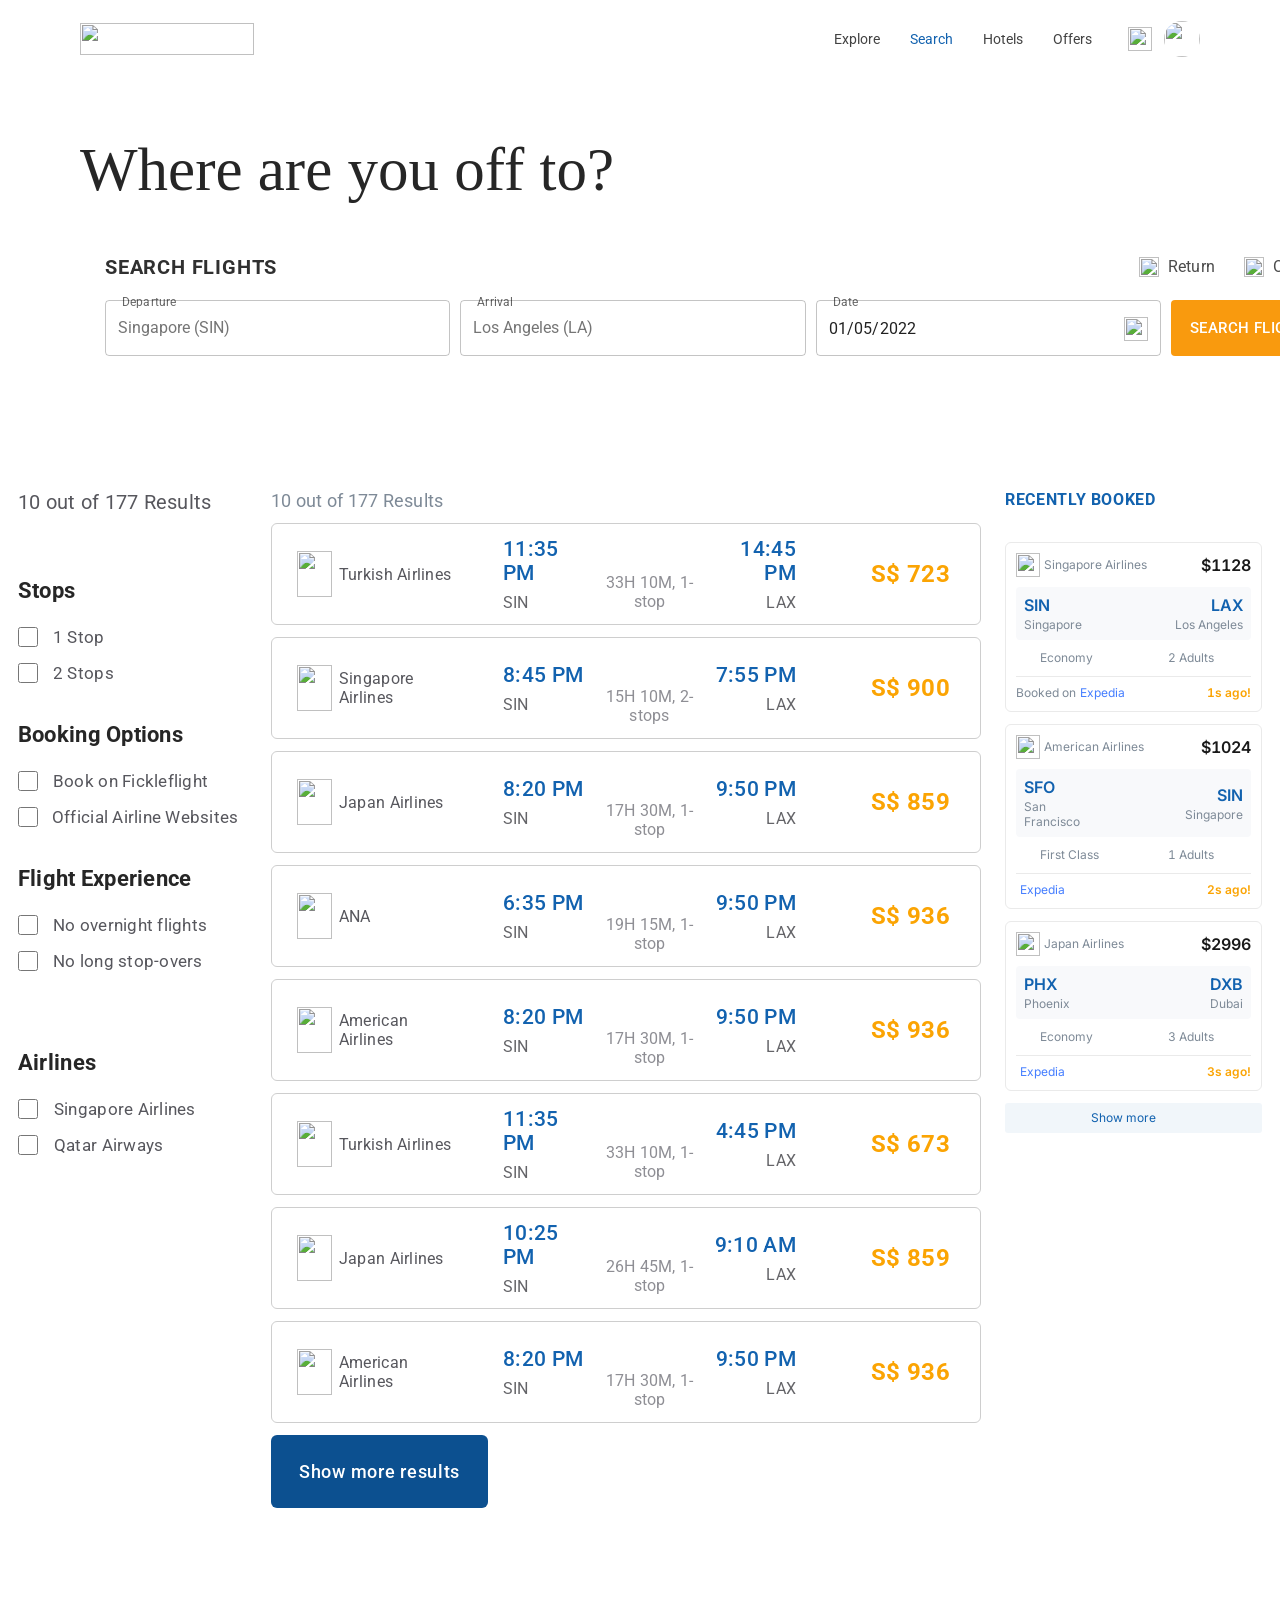
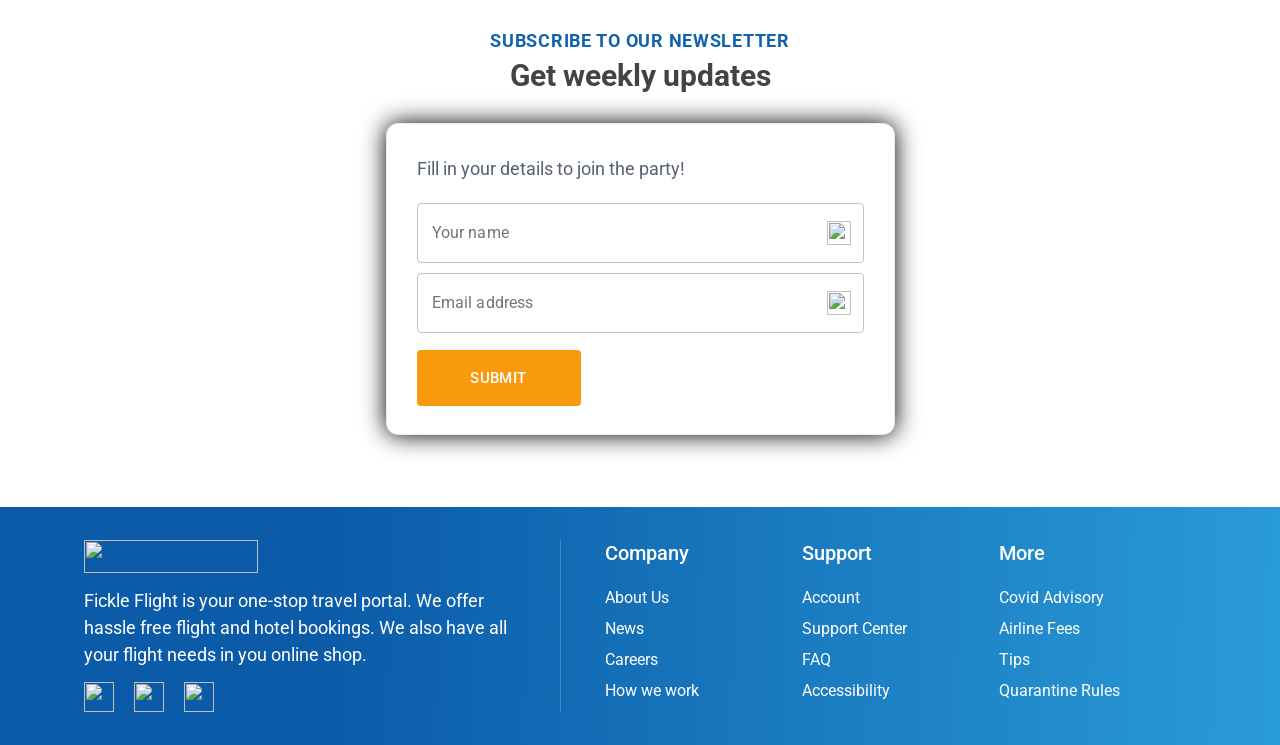
==== commit 35943b1d: "Updates" ====
--- a/results-page/index.html
+++ b/results-page/index.html
@@ -1 +1,10 @@
-<!DOCTYPE html><html><head><meta charSet="utf-8"/><meta http-equiv="x-ua-compatible" content="ie=edge"/><meta name="viewport" content="width=device-width, initial-scale=1, shrink-to-fit=no"/><meta name="generator" content="Gatsby 4.25.9"/><style data-href="/styles.06226adc45e068d3b2e2.css" data-identity="gatsby-global-css">@import url(https://fonts.googleapis.com/css2?family=Roboto:wght@400;500;700&display=swap);@import url(https://fonts.googleapis.com/css2?family=Baloo+Bhai:wght@400&display=swap);@import url(https://fonts.googleapis.com/css2?family=Inter:wght@400;600&display=swap);.top-header-module--fickleflightIcon--7dae0{height:32px;position:relative;width:174px}.top-header-module--explore--5f9ed{color:var(--color-cornflowerblue-200)}.top-header-module--explore--5f9ed,.top-header-module--hotels--0e835,.top-header-module--search--4f169{position:relative}.top-header-module--hotels--0e835{cursor:pointer}.top-header-module--navigationMenu--32dd2{align-items:center;display:flex;flex-direction:row;gap:var(--gap-11xl);justify-content:flex-end}.top-header-module--hamburgerMenuIcon--61789{display:none}.top-header-module--hamburgerMenuIcon--61789,.top-header-module--notificationBellIcon--0677c{flex-shrink:0;height:24px;object-fit:cover;overflow:hidden;position:relative;width:24px}.top-header-module--avatarIcon--8f0b9{border-radius:var(--br-19xl);height:36px;object-fit:cover;width:36px}.top-header-module--accountSection--51e5f{align-items:center;display:flex;flex-direction:row;gap:var(--gap-xs);justify-content:center}.top-header-module--navigationRight--9e9c3{gap:var(--gap-17xl);justify-content:flex-end}.top-header-module--navigationRight--9e9c3,.top-header-module--topContainer--1cced,.top-header-module--topHeader--22574{align-items:center;display:flex;flex-direction:row}.top-header-module--topContainer--1cced{flex:1 1;gap:var(--gap-0);justify-content:space-between}.top-header-module--topHeader--22574{align-self:stretch;background-color:var(--color-white);box-sizing:border-box;color:var(--color-darkslategray-200);font-family:var(--font-roboto);font-size:var(--font-size-sm);height:77px;justify-content:center;padding:var(--padding-3xl) var(--padding-61xl);text-align:left}body{line-height:normal;margin:0}:root{--font-roboto:Roboto;--font-baloo-bhai:"Baloo Bhai";--font-inter:Inter;--font-size-xs:12px;--font-size-smi:13px;--font-size-sm:14px;--font-size-mini:15px;--font-size-base:16px;--font-size-mid:17px;--font-size-lg:18px;--font-size-lgi:19px;--font-size-xl:20px;--font-size-2xl:21px;--font-size-3xl:22px;--font-size-4xl:23px;--font-size-5xl:24px;--font-size-6xl:25px;--font-size-7xl:26px;--font-size-11xl:30px;--font-size-13xl:32px;--font-size-15xl:34px;--font-size-18xl:37px;--font-size-19xl:38px;--font-size-23xl:42px;--font-size-30xl:49px;--font-size-42xl:61px;--color-black:#000;--color-chocolate:#c76600;--color-cornflowerblue-100:#4dabff;--color-cornflowerblue-200:#1262af;--color-cornflowerblue-300:#1262ae;--color-cornflowerblue-400:rgba(18,98,175,.05);--color-darkgoldenrod:#d7860e;--color-darkgray:#999;--color-darkslateblue:#0c5090;--color-darkslategray-100:#434343;--color-darkslategray-200:#424242;--color-darkslategray-300:#303030;--color-darkslategray-400:rgba(48,48,48,.87);--color-dimgray-100:#646468;--color-dimgray-200:#57575d;--color-gainsboro-100:#e6e6e6;--color-gainsboro-200:hsla(0,0%,90%,.09);--color-gainsboro-300:hsla(0,0%,89%,.1);--color-gold:#fdbf00;--color-gray-100:#8e8e94;--color-gray-200:#191919;--color-gray-300:rgba(0,0,0,.6);--color-gray-400:rgba(0,0,0,.23);--color-gray-500:hsla(0,0%,100%,.2);--color-lavender:#ccdcec;--color-lightgray:#cecece;--color-lightslategray:#7e8a97;--color-mediumspringgreen:#36da76;--color-orange-100:#fba403;--color-orange-200:#f99a0e;--color-palevioletred:#f9668d;--color-royalblue:#457eff;--color-sandybrown:#ff9b53;--color-slategray:#576074;--color-steelblue:#3375b8;--color-white:#fff;--color-whitesmoke-100:#f8f9fb;--color-whitesmoke-200:#eaeaea;--color-yellowgreen:#79ca00;--gap-0:0px;--gap-12xs:1px;--gap-11xs:2px;--gap-10xs:3px;--gap-9xs:4px;--gap-8xs:5px;--gap-7xs:6px;--gap-6xs:7px;--gap-5xs:8px;--gap-4xs:9px;--gap-3xs:10px;--gap-2xs:11px;--gap-xs:12px;--gap-smi:13px;--gap-sm:14px;--gap-mini:15px;--gap-base:16px;--gap-mid:17px;--gap-lg:18px;--gap-lgi:19px;--gap-xl:20px;--gap-2xl:21px;--gap-3xl:22px;--gap-4xl:23px;--gap-5xl:24px;--gap-11xl:30px;--gap-12xl:31px;--gap-17xl:36px;--gap-20xl:39px;--gap-24xl:43px;--gap-25xl:44px;--gap-31xl:50px;--padding-12xs:1px;--padding-10xs:3px;--padding-9xs:4px;--padding-8xs:5px;--padding-7xs-5:5.5px;--padding-7xs:6px;--padding-5xs:8px;--padding-4xs:9px;--padding-3xs:10px;--padding-2xs:11px;--padding-xs:12px;--padding-smi:13px;--padding-mini:15px;--padding-base:16px;--padding-lg:18px;--padding-lgi:19px;--padding-xl:20px;--padding-2xl:21px;--padding-3xl:22px;--padding-6xl:25px;--padding-7xl:26px;--padding-9xl:28px;--padding-10xl:29px;--padding-11xl:30px;--padding-13xl:32px;--padding-14xl:33px;--padding-15xl:34px;--padding-19xl:38px;--padding-21xl:40px;--padding-22xl:41px;--padding-23xl:42px;--padding-26xl:45px;--padding-27xl:46px;--padding-31xl:50px;--padding-33xl:52px;--padding-34xl:53px;--padding-40xl:59px;--padding-51xl:70px;--padding-61xl:80px;--padding-64xl:83px;--padding-65xl:84px;--padding-103xl:122px;--padding-121xl:140px;--br-9xs:4px;--br-7xs:6px;--br-5xs:8px;--br-3xs:10px;--br-xs:12px;--br-base:16px;--br-lgi:19px;--br-8xl:27px;--br-12xl:31px;--br-19xl:38px;--br-29xl:48px;--br-45xl:64px;--Grey-Grey-300:#e0e0e0;--Grey-Grey-400:#bdbdbd;--Grey-Grey-700:#616161;--Text-Primary:rgba(0,0,0,.87)}.header-module--hotelsTagline--bc9c7{display:inline-block;font-family:inherit;font-size:inherit;font-weight:400;letter-spacing:.02em;line-height:48px;margin:0;position:relative;width:1280px}.header-module--recommended--32a25{color:var(--color-cornflowerblue-200);font-family:var(--font-roboto);font-size:var(--font-size-base);font-weight:500;letter-spacing:.04em;position:relative;text-align:center;text-transform:capitalize}.header-module--filterOption--160d9{align-items:center;background-color:var(--color-white);border:1px solid var(--color-white);border-radius:var(--br-8xl);cursor:pointer;display:flex;flex-direction:row;justify-content:center;padding:var(--padding-4xs) var(--padding-lgi)}.header-module--filterOption--160d9:hover,.header-module--filterOption1--5405e:hover,.header-module--filterOption2--73604:hover{background-color:var(--color-gainsboro-100);border:1px solid var(--color-gainsboro-100);box-sizing:border-box}.header-module--price--43efd{color:var(--color-white);font-family:var(--font-roboto);font-size:var(--font-size-base);font-weight:500;letter-spacing:.04em;position:relative;text-align:center;text-transform:capitalize}.header-module--filterOption1--5405e,.header-module--filterOption2--73604{align-items:center;background-color:transparent;border:1px solid var(--color-white);border-radius:var(--br-8xl);cursor:pointer;display:flex;flex-direction:row;justify-content:center;padding:var(--padding-4xs) var(--padding-lgi)}.header-module--filterOption1--5405e:hover,.header-module--filterOption2--73604:hover{background-color:var(--color-gainsboro-200)}.header-module--filterOption2--73604{padding:var(--padding-4xs) var(--padding-xl)}.header-module--banner--7ab84,.header-module--filterOptions--452a8,.header-module--header--666b3,.header-module--title--de67b{align-items:flex-start;display:flex;justify-content:flex-start}.header-module--filterOptions--452a8{flex-direction:row;gap:var(--gap-5xs)}.header-module--banner--7ab84,.header-module--header--666b3,.header-module--title--de67b{max-width:100%}.header-module--title--de67b{box-sizing:border-box;flex-direction:column;gap:var(--gap-5xs);padding:0 var(--padding-xl) 0 var(--padding-61xl);width:1440px}.header-module--banner--7ab84,.header-module--header--666b3{align-self:stretch;background-position:top;background-repeat:no-repeat;background-size:cover}.header-module--banner--7ab84{background-image:url(banner@3x.png);box-sizing:border-box;flex-direction:row;height:193px;padding:var(--padding-31xl) 0 var(--padding-27xl)}.header-module--header--666b3{background-image:url(header@3x.png);color:var(--color-white);flex-direction:column;font-family:var(--font-baloo-bhai);font-size:var(--font-size-23xl);text-align:left}@media screen and (max-width:1200px){.header-module--title--de67b{box-sizing:border-box;padding-left:var(--padding-21xl)}}@media screen and (max-width:1050px){.header-module--hotelsTagline--bc9c7{font-size:var(--font-size-15xl);line-height:var(--font-size-19xl)}}@media screen and (max-width:450px){.header-module--hotelsTagline--bc9c7{font-size:var(--font-size-6xl);line-height:29px}.header-module--filterOptions--452a8{flex-wrap:wrap}.header-module--banner--7ab84{height:auto}}.results-card-module--resultsImageIcon--ab230{align-self:stretch;border-radius:var(--br-3xs) 0 0 var(--br-3xs);max-height:100%;object-fit:cover;position:relative;width:260px}.results-card-module--hotelName--fb74f,.results-card-module--hotelType--6c8b6{display:inline-block;position:relative}.results-card-module--hotelType--6c8b6{color:var(--color-gray-100);letter-spacing:.02em;width:146.9px}.results-card-module--hotelName--fb74f{font-family:inherit;font-size:var(--font-size-3xl);font-weight:700;letter-spacing:.04em;margin:0;text-transform:capitalize;width:232.9px}.results-card-module--staricon--9b6b8{height:16px;position:relative;width:16px}.results-card-module--rating--13e95{font-weight:500;letter-spacing:.04em;position:relative}.results-card-module--stars--a988a{align-items:flex-start;display:flex;flex-direction:row;gap:var(--gap-7xs);justify-content:flex-start}.results-card-module--reviews--5c80b{color:var(--color-cornflowerblue-200);letter-spacing:.04em;position:relative}.results-card-module--resultAndVideo--4cd83,.results-card-module--review--b586f{align-items:flex-start;display:flex;flex-direction:row;gap:var(--gap-3xs);justify-content:flex-start}.results-card-module--resultAndVideo--4cd83{flex:1 1;flex-direction:column;gap:var(--gap-7xs)}.results-card-module--videoIcon--4d0ee{flex-shrink:0;height:24px;overflow:hidden;position:relative;width:24px}.results-card-module--resultsTitle--2f47f{align-items:flex-start;align-self:stretch;display:flex;flex-direction:row;justify-content:flex-start}.results-card-module--night--f0547,.results-card-module--price--f6e33{letter-spacing:.02em;position:relative}.results-card-module--price--f6e33{text-transform:capitalize}.results-card-module--night--f0547{font-size:var(--font-size-sm)}.results-card-module--pricePerNight--13bae{align-items:flex-end;display:flex;flex-direction:row;gap:var(--gap-12xs);justify-content:center}.results-card-module--searchFlights--3d0df{color:var(--color-white);font-family:var(--font-roboto);font-size:var(--font-size-lg);font-weight:500;letter-spacing:.04em;position:relative;text-align:center}.results-card-module--viewDetailsButton--a1d4f{align-items:center;background-color:var(--color-cornflowerblue-200);border:0;border-radius:var(--br-7xs);cursor:pointer;display:flex;flex-direction:row;justify-content:center;padding:var(--padding-smi) var(--padding-9xl)}.results-card-module--priceAndCta--60c55{flex-direction:column;font-size:var(--font-size-3xl);gap:var(--gap-xs)}.results-card-module--priceAndCta--60c55,.results-card-module--resultsCard--e4124,.results-card-module--resultsDetails--48487{align-items:flex-start;display:flex;justify-content:flex-start}.results-card-module--resultsDetails--48487{flex:1 1;flex-direction:column;gap:var(--gap-12xl);padding:var(--padding-mini) var(--padding-xs) var(--padding-mini) 0}.results-card-module--resultsCard--e4124{align-self:stretch;background-color:var(--color-cornflowerblue-400);border-radius:var(--br-3xs);color:var(--color-darkslategray-300);flex-direction:row;font-family:var(--font-roboto);font-size:var(--font-size-base);gap:var(--gap-base);text-align:left}.hotel-results-module--results--2932a{display:inline-block;flex:1 1;font-weight:500;min-width:100px;text-transform:uppercase}.hotel-results-module--filtersText--3b258,.hotel-results-module--results--2932a{letter-spacing:.04em;position:relative}.hotel-results-module--filtersIcon--cbdd9{flex-shrink:0;height:24px;overflow:hidden;position:relative;width:24px}.hotel-results-module--filters--dd103,.hotel-results-module--resultsSumamry--a58e6{display:flex;flex-direction:row;justify-content:flex-start}.hotel-results-module--filters--dd103{align-items:center;font-size:var(--font-size-base);gap:var(--gap-smi)}.hotel-results-module--resultsSumamry--a58e6{align-items:flex-start;align-self:stretch;row-gap:var(--gap-xl)}.hotel-results-module--mapIcon--e834c{height:100%;left:0;object-fit:cover;position:absolute;top:0;width:100%}.hotel-results-module--dotsIcon--ca334,.hotel-results-module--zoomIcon--f8ab3{height:328.1px;left:92.5px;position:absolute;top:53.3px;width:332.2px}.hotel-results-module--zoomIcon--f8ab3{height:48.1px;left:515.8px;object-fit:cover;top:539.9px;width:30.1px}.hotel-results-module--mobileMap--0f9f4{display:none;height:600px;position:relative;width:560px}.hotel-results-module--resultCardsCol--b269c{align-items:flex-start;display:flex;flex-direction:column;gap:var(--gap-xs);justify-content:flex-start;max-width:100%;width:560px}.hotel-results-module--dotsIcon1--dc246,.hotel-results-module--mapIcon1--667a9{height:100%;left:0;object-fit:cover;position:absolute;top:0;width:100%;z-index:1}.hotel-results-module--dotsIcon1--dc246{object-fit:contain;transform:scale(1.039);z-index:2}.hotel-results-module--wrapperDots--0a746{align-items:center;display:flex;height:505.4px;justify-content:center;left:115.1px;top:82.1px;width:413.5px}.hotel-results-module--wrapperDots--0a746,.hotel-results-module--wrapperZoom--20cd7,.hotel-results-module--zoomIcon1--7ff20{position:absolute;z-index:2}.hotel-results-module--zoomIcon1--7ff20{height:100%;left:0;object-fit:contain;top:0;transform:scale(1.535);width:100%}.hotel-results-module--wrapperZoom--20cd7{align-items:center;display:flex;height:74.1px;justify-content:center;left:642px;top:831.6px;width:37.4px}.hotel-results-module--desktopMap--5edbe{align-self:stretch;flex:1 1;min-width:453px;overflow:hidden;position:relative}.hotel-results-module--hotelResults--53cf9,.hotel-results-module--resultsSection--c3e3c{align-items:flex-start;align-self:stretch;display:flex;flex-direction:row;font-size:var(--font-size-base);gap:var(--gap-4xl);justify-content:flex-start;max-width:100%}.hotel-results-module--hotelResults--53cf9{box-sizing:border-box;color:var(--color-darkslategray-300);flex-direction:column;font-family:var(--font-roboto);font-size:var(--font-size-lg);gap:var(--gap-xl);padding:var(--padding-31xl) var(--padding-61xl);text-align:left}@media screen and (max-width:1200px){.hotel-results-module--resultsSumamry--a58e6{flex-wrap:wrap}.hotel-results-module--resultCardsCol--b269c{flex:1 1}.hotel-results-module--resultsSection--c3e3c{flex-wrap:wrap}.hotel-results-module--hotelResults--53cf9{box-sizing:border-box;padding-bottom:var(--padding-13xl);padding-top:var(--padding-13xl)}}@media screen and (max-width:750px){.hotel-results-module--desktopMap--5edbe,.hotel-results-module--resultCardsCol--b269c{min-width:100%}.hotel-results-module--hotelResults--53cf9{box-sizing:border-box;padding:var(--padding-2xl) var(--padding-21xl)}}.hero-section-module--heroSubtext--aef73,.hero-section-module--heroTagline--48f6d{align-self:stretch;font-weight:400;margin:0;position:relative}.hero-section-module--heroTagline--48f6d{font-family:inherit;font-size:inherit;line-height:67px}.hero-section-module--heroSubtext--aef73{font-family:var(--font-roboto);font-size:var(--font-size-5xl);line-height:var(--font-size-13xl)}.hero-section-module--title--9e05f{align-items:center;align-self:stretch;display:flex;flex-direction:column;gap:var(--gap-8xs);justify-content:flex-start}.hero-section-module--searchFormLabel--bca85{display:inline-block;flex:1 1;letter-spacing:.04em;min-width:137px;position:relative;text-transform:uppercase}.hero-section-module--radiobuttonunchecked--00d6d{cursor:pointer;flex-shrink:0;height:20px;margin:0;overflow:hidden;position:relative;width:20px}.hero-section-module--padding--e4de0{align-items:center;border-radius:var(--br-lgi);display:flex;flex-direction:row;justify-content:flex-start;padding:var(--padding-4xs)}.hero-section-module--label--e8615{letter-spacing:.15px;line-height:150%;position:relative}.hero-section-module--radio--8d2b8{align-items:center;display:flex;flex-direction:row;justify-content:flex-start;overflow:hidden}.hero-section-module--radiobuttoncheckedIcon--30d88{flex-shrink:0;height:20px;overflow:hidden;position:relative;width:20px}.hero-section-module--flightOptions--d0850,.hero-section-module--formTitleGroup--a2886{align-items:center;display:flex;flex-direction:row;justify-content:flex-start}.hero-section-module--flightOptions--d0850{color:var(--color-darkslategray-400);font-size:var(--font-size-base);gap:var(--gap-xl)}.hero-section-module--formTitleGroup--a2886{align-self:stretch;gap:var(--gap-8xs);overflow:hidden;padding:var(--padding-8xs)}.hero-section-module--departure--4dfb0{letter-spacing:.15px;line-height:var(--font-size-xs);position:relative}.hero-section-module--labelContainer--01561{align-items:center;background-color:var(--color-white);box-sizing:border-box;display:flex;flex-direction:row;height:2px;justify-content:flex-start;padding:0 var(--padding-10xs)}.hero-section-module--active--3de77,.hero-section-module--departureAutocomplete--63aef,.hero-section-module--input--49439{align-self:stretch;display:flex;justify-content:flex-start}.hero-section-module--active--3de77{align-items:center;background-color:transparent;border:0;box-sizing:border-box;color:var(--Text-Primary);flex-direction:row;flex-shrink:0;font-family:var(--font-roboto);font-size:var(--font-size-base);height:54px;min-width:169px;outline:0;overflow:hidden;padding:var(--padding-mini) 0;width:100%}.hero-section-module--departureAutocomplete--63aef,.hero-section-module--input--49439{align-items:flex-start;flex-direction:column}.hero-section-module--input--49439{border:1px solid var(--color-gray-400);border-radius:var(--br-9xs);box-sizing:border-box;height:56px;padding:0 var(--padding-2xs)}.hero-section-module--departureAutocomplete--63aef{flex:1 1;min-width:229px}.hero-section-module--labelContainer2--c131b{align-items:center;background-color:var(--color-white);box-sizing:border-box;display:flex;flex-direction:row;height:2px;justify-content:flex-start;padding:0 var(--padding-9xs)}.hero-section-module--avatar--6cc8a,.hero-section-module--op--c5001{align-items:center;justify-content:center}.hero-section-module--op--c5001{align-self:stretch;display:flex;flex:1 1;letter-spacing:.4px;line-height:166%;position:relative}.hero-section-module--avatar--6cc8a{background-color:var(--Grey-Grey-400);border-radius:var(--br-45xl);display:none;flex-direction:row;flex-shrink:0;height:24px;overflow:hidden;width:24px}.hero-section-module--chip1--937b2{letter-spacing:.16px;line-height:var(--font-size-lg);position:relative}.hero-section-module--typography--fb3c6{align-items:flex-start;color:var(--Text-Primary);display:flex;flex-direction:column;font-size:var(--font-size-smi);justify-content:flex-start;padding:var(--padding-10xs) var(--padding-7xs);text-align:left}.hero-section-module--cancelIcon--97682{flex-shrink:0;height:24px;overflow:hidden;position:relative;width:24px}.hero-section-module--container--d3eb6{align-items:center;background-color:var(--Grey-Grey-300);border-radius:var(--br-base);display:flex;flex-direction:row;justify-content:flex-start;padding:var(--padding-9xs)}.hero-section-module--chip--7e09f,.hero-section-module--muiautocompletetag--6c8f6{align-items:flex-start;justify-content:flex-start}.hero-section-module--chip--7e09f{display:flex;flex-direction:column}.hero-section-module--muiautocompletetag--6c8f6{display:none;flex-direction:row;gap:var(--gap-5xs)}.hero-section-module--div--9b4fb{color:var(--Text-Primary);flex:1 1;font-size:var(--font-size-base);letter-spacing:.15px;line-height:var(--font-size-5xl);position:relative;text-align:left}.hero-section-module--active2--8b499,.hero-section-module--inputsRow--7bd20{display:flex;flex-direction:row;justify-content:flex-start}.hero-section-module--active2--8b499{align-items:center;align-self:stretch;color:var(--Grey-Grey-700);gap:var(--gap-5xs);overflow:hidden;padding:var(--padding-mini) 0;text-align:center}.hero-section-module--inputsRow--7bd20{align-items:flex-start;flex:1 1;gap:var(--gap-3xs);padding:var(--padding-8xs)}.hero-section-module--searchFlights--203d6{color:var(--color-white);font-family:var(--font-roboto);font-size:var(--font-size-mini);font-weight:500;letter-spacing:.46px;line-height:var(--font-size-7xl);position:relative;text-align:center;text-transform:uppercase}.hero-section-module--searchButton--c553a{align-items:center;background-color:var(--color-orange-200);border:0;border-radius:var(--br-9xs);box-sizing:border-box;cursor:pointer;display:flex;flex-direction:row;height:56px;justify-content:center;padding:0 var(--padding-3xs);width:164px}.hero-section-module--searchButton--c553a:hover{background-color:var(--color-chocolate)}.hero-section-module--buttonGroup--77ca6,.hero-section-module--formInputsRow--72321{align-items:flex-start;display:flex}.hero-section-module--buttonGroup--77ca6{flex-direction:column;justify-content:center;padding:var(--padding-8xs)}.hero-section-module--formInputsRow--72321{align-self:stretch;color:var(--color-gray-300);flex-direction:row;font-size:var(--font-size-xs);justify-content:flex-start;row-gap:var(--gap-xl)}.hero-section-module--heroSection--42e5a,.hero-section-module--searchContainer--af1fb,.hero-section-module--searchForm--2d727{align-self:stretch;display:flex;flex-direction:column}.hero-section-module--searchForm--2d727{align-items:flex-start;background-color:var(--color-white);border-radius:var(--br-3xs);color:var(--color-darkslategray-300);font-family:var(--font-roboto);font-size:var(--font-size-xl);gap:var(--gap-9xs);justify-content:flex-start;padding:var(--padding-xl);text-align:left}.hero-section-module--heroSection--42e5a,.hero-section-module--searchContainer--af1fb{align-items:center}.hero-section-module--searchContainer--af1fb{background-image:url(search-container@3x.png);background-position:top;background-repeat:no-repeat;background-size:cover;box-sizing:border-box;gap:var(--gap-24xl);height:640px;justify-content:center;padding:0 var(--padding-121xl)}.hero-section-module--heroSection--42e5a{color:var(--color-white);font-family:var(--font-baloo-bhai);font-size:var(--font-size-42xl);justify-content:flex-start;text-align:center}@media screen and (max-width:1350px){.hero-section-module--formInputsRow--72321,.hero-section-module--formTitleGroup--a2886{flex-wrap:wrap}.hero-section-module--searchContainer--af1fb{height:auto}}@media screen and (max-width:1125px){.hero-section-module--inputsRow--7bd20{flex-wrap:wrap;min-width:100%}}@media screen and (max-width:800px){.hero-section-module--heroTagline--48f6d{font-size:var(--font-size-30xl);line-height:54px}.hero-section-module--searchContainer--af1fb{box-sizing:border-box;gap:var(--gap-2xl);padding-left:var(--padding-51xl);padding-right:var(--padding-51xl)}}@media screen and (max-width:450px){.hero-section-module--heroTagline--48f6d{font-size:var(--font-size-18xl);line-height:40px}.hero-section-module--heroSubtext--aef73{font-size:var(--font-size-lgi);line-height:var(--font-size-7xl)}.hero-section-module--searchFormLabel--bca85{font-size:var(--font-size-base)}.hero-section-module--searchContainer--af1fb{box-sizing:border-box;padding-left:var(--padding-xl);padding-right:var(--padding-xl)}}.recent-search-module--departure--a028f{font-family:inherit;font-size:inherit;font-weight:700;letter-spacing:.04em;margin:0;position:relative;text-transform:capitalize}.recent-search-module--flightIcons--2c2f9{height:24px;position:relative;width:118px}.recent-search-module--arrival--9af3d{font-family:inherit;font-size:inherit;font-weight:700;letter-spacing:.04em;margin:0;position:relative;text-align:right;text-transform:capitalize}.recent-search-module--toAndFrom--9dcdb{align-items:center;align-self:stretch;display:flex;flex-direction:row;gap:var(--gap-0);justify-content:space-between}.recent-search-module--departOn--b1653{letter-spacing:.04em;position:relative;text-transform:capitalize}.recent-search-module--departureInfo--a876f{align-items:flex-start;color:var(--color-black);display:flex;flex-direction:row;font-size:var(--font-size-xl);gap:var(--gap-9xs);justify-content:flex-start}.recent-search-module--recentSearch--74975{align-items:center;border:1px solid var(--color-whitesmoke-200);border-radius:var(--br-5xs);box-sizing:border-box;color:var(--color-cornflowerblue-300);display:flex;flex:1 1;flex-direction:column;font-family:var(--font-roboto);font-size:var(--font-size-5xl);gap:var(--gap-2xl);justify-content:center;min-width:411px;padding:var(--padding-lg) var(--padding-lgi);text-align:left}@media screen and (max-width:800px){.recent-search-module--recentSearch--74975{min-width:100%}}@media screen and (max-width:450px){.recent-search-module--arrival--9af3d,.recent-search-module--departure--a028f{font-size:var(--font-size-lgi)}.recent-search-module--toAndFrom--9dcdb{flex-wrap:wrap}.recent-search-module--departOn--b1653{font-size:var(--font-size-base)}}.trip-menu-item-module--iconVector--34bd3{height:39px;object-fit:cover;position:relative;width:45px}.trip-menu-item-module--icon--58bc4{align-items:flex-start;background-color:var(--color-sandybrown);border-radius:var(--br-base);display:flex;flex-direction:column;justify-content:flex-start;padding:var(--padding-smi) var(--padding-3xs)}.trip-menu-item-module--text--454ab{letter-spacing:.04em;position:relative}.trip-menu-item-module--tripMenuItem--5913b{align-items:center;color:var(--color-gray-100);display:flex;flex-direction:column;font-family:var(--font-roboto);font-size:var(--font-size-mini);gap:var(--gap-5xs);justify-content:center;text-align:center}.upcoming-flight-section-module--recentSearches--4f47e{align-self:stretch;letter-spacing:.04em;position:relative;text-transform:uppercase}.upcoming-flight-section-module--recentSearchesSection--eca29{align-content:center;align-items:center;align-self:stretch;display:flex;flex-direction:row;flex-wrap:wrap;gap:var(--gap-mini);justify-content:center}.upcoming-flight-section-module--iconVector--79ecb{height:39px;object-fit:cover;position:relative;width:45px}.upcoming-flight-section-module--icon--1bb24{align-items:flex-start;background-color:var(--color-palevioletred);border-radius:var(--br-base);display:flex;flex-direction:column;justify-content:flex-start;padding:var(--padding-smi) var(--padding-3xs)}.upcoming-flight-section-module--text--43b2a{letter-spacing:.04em;position:relative}.upcoming-flight-section-module--tripMenuItem--3231e{align-items:center;cursor:pointer;gap:var(--gap-5xs);justify-content:center}.upcoming-flight-section-module--icon1--89922,.upcoming-flight-section-module--tripMenuItem--3231e,.upcoming-flight-section-module--tripMenuItem1--0881c{display:flex;flex-direction:column}.upcoming-flight-section-module--icon1--89922{align-items:flex-start;background-color:var(--color-mediumspringgreen);border-radius:var(--br-base);justify-content:flex-start;padding:var(--padding-smi) var(--padding-3xs)}.upcoming-flight-section-module--tripMenuItem1--0881c{align-items:center;gap:var(--gap-5xs);justify-content:center}.upcoming-flight-section-module--icon2--8afaf{background-color:var(--color-cornflowerblue-100);border-radius:var(--br-base);flex-direction:column;justify-content:flex-start;padding:var(--padding-smi) var(--padding-3xs)}.upcoming-flight-section-module--icon2--8afaf,.upcoming-flight-section-module--icon3--7533a,.upcoming-flight-section-module--tripMenu--f5c56{align-items:flex-start;display:flex}.upcoming-flight-section-module--icon3--7533a{background-color:var(--color-yellowgreen);border-radius:var(--br-base);flex-direction:column;justify-content:flex-start;padding:var(--padding-smi) var(--padding-3xs)}.upcoming-flight-section-module--tripMenu--f5c56{align-self:stretch;color:var(--color-gray-100);flex-direction:row;font-size:var(--font-size-mini);gap:var(--gap-0);justify-content:space-between;text-align:center}.upcoming-flight-section-module--flightDetails--b01c7,.upcoming-flight-section-module--prepareMenu--8fa55,.upcoming-flight-section-module--upcomingFlightSection--95713{align-items:flex-start;align-self:stretch;color:var(--color-lightgray);display:flex;flex-direction:column;font-size:var(--font-size-lg);gap:var(--gap-xl);justify-content:center}.upcoming-flight-section-module--flightDetails--b01c7,.upcoming-flight-section-module--upcomingFlightSection--95713{color:var(--color-cornflowerblue-300);font-size:var(--font-size-5xl);gap:var(--gap-17xl)}.upcoming-flight-section-module--upcomingFlightSection--95713{color:var(--color-darkslategray-300);font-family:var(--font-roboto);font-size:var(--font-size-lg);gap:var(--gap-xl);justify-content:flex-start;text-align:left}@media screen and (max-width:800px){.upcoming-flight-section-module--tripMenu--f5c56{flex-wrap:wrap;justify-content:center}.upcoming-flight-section-module--flightDetails--b01c7{gap:var(--gap-lg)}}.pop-destinations-main-module--mostPopularDestinations--38dc1,.pop-destinations-main-module--planYourNext--25fe9{align-self:stretch;letter-spacing:.04em;position:relative;text-transform:uppercase}.pop-destinations-main-module--mostPopularDestinations--38dc1{color:var(--color-darkslategray-300);font-family:inherit;font-size:var(--font-size-11xl);font-weight:700;margin:0;text-transform:capitalize}.pop-destinations-main-module--titleContainer--e87bd{align-items:flex-start;display:flex;flex:1 1;flex-direction:column;gap:var(--gap-7xs);justify-content:flex-start;min-width:692px}.pop-destinations-main-module--viewAllDestinations--52c72{font-weight:500;letter-spacing:.04em;position:relative}.pop-destinations-main-module--arrowRightIcon--31166{flex-shrink:0;height:24px;overflow:hidden;position:relative;width:24px}.pop-destinations-main-module--destinationsTitles--75e97,.pop-destinations-main-module--viewAllTop--6b819{display:flex;flex-direction:row;justify-content:flex-start}.pop-destinations-main-module--viewAllTop--6b819{align-items:flex-start;background-color:var(--color-white);border-radius:var(--br-12xl);gap:var(--gap-4xs);text-align:right}.pop-destinations-main-module--destinationsTitles--75e97{align-items:center;align-self:stretch;row-gap:var(--gap-xl)}.pop-destinations-main-module--destination--51e59{display:inline-block;flex:1 1;letter-spacing:.02em;min-width:37px}.pop-destinations-main-module--destination--51e59,.pop-destinations-main-module--from--9ba9d,.pop-destinations-main-module--price--45c76{position:relative}.pop-destinations-main-module--from--9ba9d{letter-spacing:.04em;text-transform:uppercase}.pop-destinations-main-module--price--45c76{font-family:var(--font-baloo-bhai);font-size:var(--font-size-19xl);line-height:var(--font-size-19xl)}.pop-destinations-main-module--details--636fd{align-items:flex-end;display:flex;flex-direction:column;font-size:var(--font-size-base);gap:var(--gap-11xs);justify-content:flex-start;text-align:right}.pop-destinations-main-module--destinationDetails--d0b63,.pop-destinations-main-module--pariscard--3f0c3{align-items:flex-start;align-self:stretch;display:flex;justify-content:flex-start}.pop-destinations-main-module--destinationDetails--d0b63{flex-direction:row;padding:var(--padding-5xs) var(--padding-xs);row-gap:var(--gap-xl)}.pop-destinations-main-module--pariscard--3f0c3{background-image:url(pariscard@3x.png);background-position:top;background-repeat:no-repeat;background-size:cover;border-radius:var(--br-3xs);flex-direction:column;height:182px}.pop-destinations-main-module--popularDestinationCard--a64c6{align-items:center;box-sizing:border-box;display:flex;flex-direction:column;justify-content:center;padding:0 var(--padding-base);width:320px}.pop-destinations-main-module--greece--fce94{display:inline-block;flex:1 1;letter-spacing:.02em;min-width:51px;position:relative}.pop-destinations-main-module--greececard--c403e{align-items:flex-start;align-self:stretch;background-image:url(greececard@3x.png);background-position:top;background-repeat:no-repeat;background-size:cover;border-radius:var(--br-3xs);display:flex;flex-direction:column;height:182px;justify-content:flex-start}.pop-destinations-main-module--norway--c8569{display:inline-block;flex:1 1;letter-spacing:.02em;min-width:55px;position:relative}.pop-destinations-main-module--norwaycard--03a0b{align-items:flex-start;align-self:stretch;background-image:url(norwaycard@3x.png);background-position:top;background-repeat:no-repeat;background-size:cover;border-radius:var(--br-3xs);display:flex;flex-direction:column;height:182px;justify-content:flex-start}.pop-destinations-main-module--tuscany--552f6{display:inline-block;flex:1 1;letter-spacing:.02em;min-width:62px;position:relative}.pop-destinations-main-module--tuscanycard--df900{align-items:flex-start;align-self:stretch;background-image:url(tuscanycard@3x.png);background-position:top;background-repeat:no-repeat;background-size:cover;border-radius:var(--br-3xs);display:flex;flex-direction:column;height:182px;justify-content:flex-start}.pop-destinations-main-module--popDestinationItems--12e1f{align-self:stretch;color:var(--color-white);display:flex;flex-direction:row;font-size:var(--font-size-xl);row-gap:var(--gap-xl)}.pop-destinations-main-module--popDestinationItems--12e1f,.pop-destinations-main-module--popDestinationsMain--8487c,.pop-destinations-main-module--viewAllBottom--987d0{align-items:flex-start;justify-content:flex-start}.pop-destinations-main-module--viewAllBottom--987d0{background-color:var(--color-white);border-radius:var(--br-12xl);display:none;flex-direction:row;gap:var(--gap-4xs);text-align:right;white-space:nowrap}.pop-destinations-main-module--popDestinationsMain--8487c{align-self:stretch;color:var(--color-cornflowerblue-300);display:flex;flex-direction:column;font-family:var(--font-roboto);font-size:var(--font-size-lg);gap:var(--gap-5xl);text-align:left}@media screen and (max-width:1350px){.pop-destinations-main-module--destinationsTitles--75e97,.pop-destinations-main-module--popDestinationItems--12e1f{flex-wrap:wrap}}@media screen and (max-width:1125px){.pop-destinations-main-module--titleContainer--e87bd{min-width:100%}.pop-destinations-main-module--popDestinationItems--12e1f{grid-row-gap:20px;grid-template-columns:repeat(2,minmax(240px,416px));justify-content:center}}@media screen and (max-width:800px){.pop-destinations-main-module--mostPopularDestinations--38dc1{font-size:var(--font-size-5xl)}.pop-destinations-main-module--price--45c76{font-size:var(--font-size-11xl);line-height:var(--font-size-11xl)}.pop-destinations-main-module--popDestinationItems--12e1f{grid-template-columns:minmax(240px,1fr)}}@media screen and (max-width:450px){.pop-destinations-main-module--mostPopularDestinations--38dc1{font-size:var(--font-size-lg)}.pop-destinations-main-module--destination--51e59{font-size:var(--font-size-base)}.pop-destinations-main-module--price--45c76{font-size:var(--font-size-4xl);line-height:var(--font-size-4xl)}.pop-destinations-main-module--destinationDetails--d0b63{flex-wrap:wrap;height:auto}.pop-destinations-main-module--pariscard--3f0c3{height:auto}.pop-destinations-main-module--greece--fce94{font-size:var(--font-size-base)}.pop-destinations-main-module--greececard--c403e{height:auto}.pop-destinations-main-module--norway--c8569{font-size:var(--font-size-base)}.pop-destinations-main-module--norwaycard--03a0b{height:auto}.pop-destinations-main-module--tuscany--552f6{font-size:var(--font-size-base)}.pop-destinations-main-module--tuscanycard--df900{height:auto}}.recommended-holiday-card-module--destination--a3beb,.recommended-holiday-card-module--duration--67d0f,.recommended-holiday-card-module--imageIcon--74778{align-self:stretch;position:relative}.recommended-holiday-card-module--imageIcon--74778{border-radius:var(--br-3xs) var(--br-3xs) 0 0;flex-shrink:0;height:242px;max-width:100%;object-fit:cover;overflow:hidden}.recommended-holiday-card-module--destination--a3beb,.recommended-holiday-card-module--duration--67d0f{letter-spacing:.02em}.recommended-holiday-card-module--destination--a3beb{font-weight:500}.recommended-holiday-card-module--duration--67d0f{color:var(--color-darkgray);font-size:var(--font-size-base)}.recommended-holiday-card-module--destinationParent--b0998{align-items:flex-start;display:flex;flex-direction:column;gap:var(--gap-10xs);justify-content:flex-start;width:184px}.recommended-holiday-card-module--price--bfe17{display:inline-block;line-height:var(--font-size-15xl);position:relative;width:72px}.recommended-holiday-card-module--cardInfo--946c1,.recommended-holiday-card-module--priceWrapper--c1a92{align-items:flex-start;display:flex;justify-content:flex-start}.recommended-holiday-card-module--priceWrapper--c1a92{color:var(--color-cornflowerblue-200);flex-direction:column;font-family:var(--font-baloo-bhai);font-size:var(--font-size-13xl);padding:var(--padding-7xs-5) 0 0;text-align:right}.recommended-holiday-card-module--cardInfo--946c1{flex-direction:row;height:45px;width:256px}.recommended-holiday-card-module--holidayDetails--bc7b0,.recommended-holiday-card-module--recommendedHolidayCard--4c7a9{align-items:center;display:flex;flex-direction:column}.recommended-holiday-card-module--holidayDetails--bc7b0{align-self:stretch;background-color:var(--color-white);border:1px solid var(--color-whitesmoke-200);border-radius:0 0 var(--br-3xs) var(--br-3xs);justify-content:center;padding:var(--padding-lg) var(--padding-mini)}.recommended-holiday-card-module--recommendedHolidayCard--4c7a9{color:var(--color-darkslategray-200);font-family:var(--font-roboto);font-size:var(--font-size-xl);justify-content:flex-start;padding:0 var(--padding-base);text-align:left}@media screen and (max-width:800px){.recommended-holiday-card-module--price--bfe17{font-size:var(--font-size-7xl);line-height:27px}}@media screen and (max-width:450px){.recommended-holiday-card-module--destination--a3beb{font-size:var(--font-size-base)}.recommended-holiday-card-module--price--bfe17{font-size:var(--font-size-lgi);line-height:var(--font-size-xl)}}.recommended-holidays-container-module--topRecommendedHolidays--78d66{display:inline-block;flex:1 1;font-family:inherit;font-size:inherit;font-weight:700;letter-spacing:.04em;margin:0;min-width:329px;position:relative;text-transform:capitalize}.recommended-holidays-container-module--viewAllHolidays--53366{font-weight:500;letter-spacing:.04em;position:relative}.recommended-holidays-container-module--arrowRightIcon--62c4b{flex-shrink:0;height:24px;overflow:hidden;position:relative;width:24px}.recommended-holidays-container-module--recHolidaysTitle--9ad31,.recommended-holidays-container-module--viewHolidaysTop--f74cc{display:flex;flex-direction:row;justify-content:flex-start}.recommended-holidays-container-module--viewHolidaysTop--f74cc{align-items:flex-start;background-color:var(--color-white);border-radius:var(--br-12xl);color:var(--color-cornflowerblue-300);font-size:var(--font-size-lg);gap:var(--gap-4xs);text-align:right}.recommended-holidays-container-module--recHolidaysTitle--9ad31{align-items:center;align-self:stretch;row-gap:var(--gap-xl)}.recommended-holidays-container-module--recCardsContainer--a8801,.recommended-holidays-container-module--viewHolidaysBottom--c4429{align-items:flex-start;flex-direction:row;justify-content:flex-start}.recommended-holidays-container-module--recCardsContainer--a8801{align-self:stretch;color:var(--color-darkslategray-200);display:grid;font-size:var(--font-size-xl);grid-template-columns:repeat(4,minmax(240px,1fr))}.recommended-holidays-container-module--viewHolidaysBottom--c4429{background-color:var(--color-white);border-radius:var(--br-12xl);color:var(--color-cornflowerblue-300);display:none;font-size:var(--font-size-lg);gap:var(--gap-4xs);text-align:right;white-space:nowrap}.recommended-holidays-container-module--recommendedHolidaysContainer--6ded0{align-items:flex-start;align-self:stretch;color:var(--color-darkslategray-300);display:flex;flex-direction:column;font-family:var(--font-roboto);font-size:var(--font-size-11xl);gap:var(--gap-5xl);justify-content:center;text-align:left}@media screen and (max-width:1350px){.recommended-holidays-container-module--recHolidaysTitle--9ad31{flex-wrap:wrap}}@media screen and (max-width:1125px){.recommended-holidays-container-module--recCardsContainer--a8801{grid-row-gap:20px;grid-template-columns:repeat(2,minmax(240px,416px));justify-content:center}}@media screen and (max-width:800px){.recommended-holidays-container-module--topRecommendedHolidays--78d66{font-size:var(--font-size-5xl)}.recommended-holidays-container-module--recCardsContainer--a8801{grid-template-columns:minmax(240px,1fr)}}@media screen and (max-width:450px){.recommended-holidays-container-module--topRecommendedHolidays--78d66{font-size:var(--font-size-lg)}}.popular-hotel-card-module--imageIcon--5a7e5{border-radius:var(--br-3xs);flex-shrink:0;height:200px;max-width:100%;object-fit:cover;overflow:hidden}.popular-hotel-card-module--imageIcon--5a7e5,.popular-hotel-card-module--price--10f7a,.popular-hotel-card-module--title--cc6a8,.popular-hotel-card-module--type--6592a{align-self:stretch;position:relative}.popular-hotel-card-module--type--6592a{color:var(--color-gray-100);letter-spacing:.02em}.popular-hotel-card-module--price--10f7a,.popular-hotel-card-module--title--cc6a8{letter-spacing:.04em}.popular-hotel-card-module--title--cc6a8{font-family:inherit;font-size:var(--font-size-3xl);font-weight:700;margin:0;text-transform:capitalize}.popular-hotel-card-module--price--10f7a{font-size:var(--font-size-lg)}.popular-hotel-card-module--stayDetailsRows--3acda{align-items:flex-start;display:flex;flex:1 1;flex-direction:column;gap:var(--gap-7xs);justify-content:flex-start}.popular-hotel-card-module--videoIcon--1c8c0{height:24px;position:relative;width:24px}.popular-hotel-card-module--stayDetails--5bffb,.popular-hotel-card-module--video--2e26d{display:flex;flex-direction:row}.popular-hotel-card-module--video--2e26d{align-items:center;justify-content:center;overflow:hidden;padding:var(--padding-12xs)}.popular-hotel-card-module--stayDetails--5bffb{align-items:flex-start;align-self:stretch;gap:var(--gap-2xs);justify-content:flex-start}.popular-hotel-card-module--staricon--6be16{height:17px;position:relative;width:17px}.popular-hotel-card-module--rating1--c07d6{font-weight:500;letter-spacing:.04em;position:relative}.popular-hotel-card-module--stars--4d35f{align-items:flex-start;display:flex;flex-direction:row;gap:var(--gap-9xs);justify-content:flex-start}.popular-hotel-card-module--reviews--b434b{color:var(--color-cornflowerblue-200);letter-spacing:.04em;position:relative}.popular-hotel-card-module--rating--3ff96{align-items:flex-start;align-self:stretch;display:flex;flex-direction:row;gap:var(--gap-4xs);justify-content:flex-start}.popular-hotel-card-module--button--63923{color:var(--color-cornflowerblue-200);font-family:var(--font-roboto);font-size:var(--font-size-mini);font-weight:500;letter-spacing:.46px;line-height:var(--font-size-7xl);position:relative;text-align:left;text-transform:uppercase}.popular-hotel-card-module--moreDetailsButton--4f199{align-items:center;align-self:stretch;background-color:transparent;border:1px solid var(--color-lavender);border-radius:var(--br-9xs);box-sizing:border-box;cursor:pointer;display:flex;flex-direction:column;flex-shrink:0;height:46px;justify-content:center;overflow:hidden;padding:0}.popular-hotel-card-module--hotelCard--51d91,.popular-hotel-card-module--popularHotelCard--667a3{align-items:flex-start;display:flex;flex:1 1}.popular-hotel-card-module--hotelCard--51d91{align-self:stretch;background-color:var(--color-white);border:1px solid var(--color-whitesmoke-200);border-radius:var(--br-3xs);flex-direction:column;gap:var(--gap-4xl);justify-content:flex-start;padding:var(--padding-mini) var(--padding-smi)}.popular-hotel-card-module--hotelCard--51d91:hover{background-color:var(--color-gainsboro-300);cursor:pointer}.popular-hotel-card-module--popularHotelCard--667a3{box-sizing:border-box;color:var(--color-darkslategray-300);flex-direction:row;font-family:var(--font-roboto);font-size:var(--font-size-base);height:442px;justify-content:center;padding:0 var(--padding-xs);text-align:left}.popular-stays-module--popularStays1--6ac17,.popular-stays-module--viewAllStays--aa184{letter-spacing:.04em;position:relative}.popular-stays-module--popularStays1--6ac17{display:inline-block;flex-shrink:0;font-family:inherit;font-size:inherit;font-weight:700;margin:0;max-width:100%;text-transform:capitalize;width:1126px}.popular-stays-module--viewAllStays--aa184{font-weight:500}.popular-stays-module--arrowRightIcon--bed28{flex-shrink:0;height:24px;overflow:hidden;position:relative;width:24px}.popular-stays-module--viewAllStaysButton--3459d{align-items:flex-start;background-color:var(--color-white);border-radius:var(--br-12xl);color:var(--color-cornflowerblue-300);cursor:pointer;display:flex;flex-direction:row;font-size:var(--font-size-lg);gap:var(--gap-3xs);justify-content:flex-start;text-align:right;white-space:nowrap}.popular-stays-module--hotelCards--3127e,.popular-stays-module--popularStaysHeader--64d8d{align-items:center;align-self:stretch;flex-direction:row}.popular-stays-module--popularStaysHeader--64d8d{display:flex;justify-content:center;max-width:100%;row-gap:var(--gap-xl)}.popular-stays-module--hotelCards--3127e{display:grid;font-size:var(--font-size-base);grid-template-columns:repeat(4,minmax(240px,1fr));justify-content:flex-start}.popular-stays-module--mobileViewAllStays--67f0f,.popular-stays-module--popularStays--496bb{align-items:flex-start;justify-content:flex-start}.popular-stays-module--mobileViewAllStays--67f0f{background-color:var(--color-white);border-radius:var(--br-12xl);color:var(--color-cornflowerblue-300);display:none;flex-direction:row;font-size:var(--font-size-lg);gap:var(--gap-4xs);text-align:right;white-space:nowrap}.popular-stays-module--popularStays--496bb{align-self:stretch;color:var(--color-darkslategray-300);display:flex;flex-direction:column;font-family:var(--font-roboto);font-size:var(--font-size-11xl);gap:var(--gap-xl);max-width:100%;text-align:left}@media screen and (max-width:1350px){.popular-stays-module--popularStaysHeader--64d8d{flex-wrap:wrap}}@media screen and (max-width:1125px){.popular-stays-module--hotelCards--3127e{grid-row-gap:20px;grid-template-columns:repeat(2,minmax(240px,416px));justify-content:center}}@media screen and (max-width:800px){.popular-stays-module--popularStays1--6ac17{font-size:var(--font-size-5xl)}.popular-stays-module--hotelCards--3127e{grid-template-columns:minmax(240px,1fr)}}@media screen and (max-width:450px){.popular-stays-module--popularStays1--6ac17{font-size:var(--font-size-lg)}}.search-form-module--searchFormLabel--76ed6{flex:1 1;letter-spacing:.04em;position:relative;text-transform:uppercase}.search-form-module--radiobuttonuncheckedIcon--aa667{flex-shrink:0;height:20px;overflow:hidden;position:relative;width:20px}.search-form-module--padding--c3bf8{align-items:center;border-radius:var(--br-lgi);display:flex;flex-direction:row;justify-content:flex-start;padding:var(--padding-4xs)}.search-form-module--label--6f75c{letter-spacing:.15px;line-height:150%;position:relative}.search-form-module--radio--ee616{overflow:hidden}.search-form-module--flightOptions--dab47,.search-form-module--formTitleGroup--9b8fe,.search-form-module--radio--ee616{align-items:center;display:flex;flex-direction:row;justify-content:flex-start}.search-form-module--flightOptions--dab47{color:var(--color-darkslategray-400);font-size:var(--font-size-base);gap:var(--gap-xl)}.search-form-module--formTitleGroup--9b8fe{align-self:stretch;gap:var(--gap-8xs);overflow:hidden;padding:var(--padding-8xs)}.search-form-module--departure--9f33f{letter-spacing:.15px;line-height:var(--font-size-xs);position:relative}.search-form-module--labelContainer--e00ce{align-items:center;background-color:var(--color-white);box-sizing:border-box;display:flex;flex-direction:row;height:2px;justify-content:flex-start;padding:0 var(--padding-9xs)}.search-form-module--active--43ad8,.search-form-module--departureAutocomplete--ba4a0,.search-form-module--input--4e87a{align-self:stretch;display:flex;justify-content:flex-start}.search-form-module--active--43ad8{align-items:center;background-color:transparent;border:0;box-sizing:border-box;color:var(--Text-Primary);flex-direction:row;font-family:var(--font-roboto);font-size:var(--font-size-base);outline:0;overflow:hidden;padding:var(--padding-mini) 0;width:100%}.search-form-module--departureAutocomplete--ba4a0,.search-form-module--input--4e87a{align-items:flex-start;flex-direction:column}.search-form-module--input--4e87a{border:1px solid var(--color-gray-400);border-radius:var(--br-9xs);box-sizing:border-box;height:56px;padding:0 var(--padding-xs)}.search-form-module--departureAutocomplete--ba4a0{flex:1 1}.search-form-module--avatar--16336,.search-form-module--op--e5beb{align-items:center;justify-content:center}.search-form-module--op--e5beb{align-self:stretch;display:flex;flex:1 1;letter-spacing:.4px;line-height:166%;position:relative}.search-form-module--avatar--16336{background-color:var(--Grey-Grey-400);border-radius:var(--br-45xl);display:none;flex-direction:row;flex-shrink:0;height:24px;overflow:hidden;width:24px}.search-form-module--chip1--4fb76{letter-spacing:.16px;line-height:var(--font-size-lg);position:relative}.search-form-module--typography--d0e0c{align-items:flex-start;color:var(--Text-Primary);display:flex;flex-direction:column;font-size:var(--font-size-smi);justify-content:flex-start;padding:var(--padding-10xs) var(--padding-7xs);text-align:left}.search-form-module--cancelIcon--2d591{flex-shrink:0;height:24px;overflow:hidden;position:relative;width:24px}.search-form-module--container--678a2{align-items:center;background-color:var(--Grey-Grey-300);border-radius:var(--br-base);display:flex;flex-direction:row;justify-content:flex-start;padding:var(--padding-9xs)}.search-form-module--chip--f943b,.search-form-module--muiautocompletetag--ea5f1{align-items:flex-start;justify-content:flex-start}.search-form-module--chip--f943b{display:flex;flex-direction:column}.search-form-module--muiautocompletetag--ea5f1{display:none;flex-direction:row;gap:var(--gap-5xs)}.search-form-module--div--de96a{color:var(--Text-Primary);flex:1 1;font-size:var(--font-size-base);letter-spacing:.15px;line-height:var(--font-size-5xl);position:relative;text-align:left}.search-form-module--active2--76743,.search-form-module--inputsRow--3d06e{display:flex;flex-direction:row;justify-content:flex-start}.search-form-module--active2--76743{align-items:center;align-self:stretch;color:var(--Grey-Grey-700);gap:var(--gap-5xs);overflow:hidden;padding:var(--padding-mini) 0;text-align:center}.search-form-module--inputsRow--3d06e{align-items:flex-start;flex:1 1;gap:var(--gap-3xs);padding:var(--padding-8xs)}.search-form-module--searchFlights--9c2ab{color:var(--color-white);font-family:var(--font-roboto);font-size:var(--font-size-mini);font-weight:500;letter-spacing:.46px;line-height:var(--font-size-7xl);position:relative;text-align:center;text-transform:uppercase}.search-form-module--buttonGroup--2c2ba,.search-form-module--searchButton--0ba5f{display:flex;justify-content:center}.search-form-module--searchButton--0ba5f{align-items:center;background-color:var(--color-orange-200);border:0;border-radius:var(--br-9xs);box-sizing:border-box;cursor:pointer;flex-direction:row;height:56px;padding:0 var(--padding-3xs);width:164px}.search-form-module--searchButton--0ba5f:hover{background-color:var(--color-darkgoldenrod)}.search-form-module--buttonGroup--2c2ba{align-items:flex-start;flex-direction:column;padding:var(--padding-8xs)}.search-form-module--formInputsRow--2aa67,.search-form-module--searchForm--c9d70{align-items:flex-start;align-self:stretch;color:var(--color-gray-300);display:flex;flex-direction:row;font-size:var(--font-size-xs);justify-content:flex-start}.search-form-module--searchForm--c9d70{background-color:var(--color-white);border-radius:var(--br-3xs);color:var(--color-darkslategray-300);flex-direction:column;font-family:var(--font-roboto);font-size:var(--font-size-xl);gap:var(--gap-9xs);padding:var(--padding-xl);text-align:left}.search-container-module--whereAreYou--5e159{align-self:stretch;font-family:inherit;font-size:inherit;font-weight:400;line-height:67px;margin:0;position:relative}.search-container-module--title--628e0{align-items:center;align-self:stretch;justify-content:flex-start}.search-container-module--searchContainer--12d0c,.search-container-module--searchSection--d179a,.search-container-module--title--628e0{display:flex;flex-direction:column}.search-container-module--searchSection--d179a{align-items:center;box-sizing:border-box;gap:var(--gap-xl);justify-content:center;padding:0 var(--padding-61xl);width:1440px}.search-container-module--searchContainer--12d0c{align-items:flex-start;align-self:stretch;background-image:url(search-container1@3x.png);background-position:top;background-repeat:no-repeat;background-size:cover;color:var(--color-white);font-family:var(--font-baloo-bhai);font-size:var(--font-size-42xl);justify-content:flex-start;padding:var(--padding-40xl) 0;text-align:left}@media screen and (max-width:1025px){.search-container-module--whereAreYou--5e159{font-size:var(--font-size-30xl);line-height:54px}}@media screen and (max-width:750px){.search-container-module--searchSection--d179a{box-sizing:border-box;padding-left:var(--padding-21xl);padding-right:var(--padding-21xl)}}@media screen and (max-width:450px){.search-container-module--whereAreYou--5e159{font-size:var(--font-size-18xl);line-height:40px}.search-container-module--searchContainer--12d0c{box-sizing:border-box;padding-bottom:var(--padding-19xl);padding-top:var(--padding-19xl)}}.search-filters-module--results--f65b8{letter-spacing:.26px;position:relative}.search-filters-module--seperatorIcon--9f02b{height:1px;max-height:100%;position:relative;width:228px}.search-filters-module--resultsSummary--98003{align-items:flex-start;display:flex;flex-direction:column;font-size:var(--font-size-xl);gap:var(--gap-5xl);justify-content:flex-start;width:228px}.search-filters-module--sectionTitle--07c23{font-family:inherit;font-size:inherit;font-weight:700;letter-spacing:.26px;margin:0;position:relative}.search-filters-module--component1--33492{height:20px;margin:0;position:relative;width:20px}.search-filters-module--results1--2a5b7{letter-spacing:.26px;position:relative}.search-filters-module--bookingOption1--f06dc,.search-filters-module--stopsOption--c0788,.search-filters-module--stopsOptions--7e90f,.search-filters-module--stopsSection--00c62{align-items:flex-start;display:flex;justify-content:flex-start}.search-filters-module--stopsOption--c0788{flex-direction:row;gap:var(--gap-mini)}.search-filters-module--bookingOption1--f06dc,.search-filters-module--stopsOptions--7e90f,.search-filters-module--stopsSection--00c62{flex-direction:column}.search-filters-module--stopsOptions--7e90f{font-size:var(--font-size-mid);gap:var(--gap-base)}.search-filters-module--bookingOption1--f06dc,.search-filters-module--stopsSection--00c62{gap:var(--gap-5xl)}.search-filters-module--bookingOption1--f06dc{flex-direction:row;gap:var(--gap-sm)}.search-filters-module--results7--086d3{display:inline-block;flex-shrink:0;letter-spacing:.26px;position:relative;width:145px}.search-filters-module--airlineOption--1ae82,.search-filters-module--searchFilters--8809b{align-items:flex-start;display:flex;flex-direction:row;gap:var(--gap-base);justify-content:flex-start}.search-filters-module--searchFilters--8809b{box-sizing:border-box;color:var(--color-dimgray-200);flex-direction:column;font-family:var(--font-roboto);font-size:var(--font-size-3xl);gap:var(--gap-20xl);padding:0 var(--padding-6xl) 0 0;text-align:left;width:253px}@media screen and (max-width:450px){.search-filters-module--results--f65b8{font-size:var(--font-size-base)}.search-filters-module--sectionTitle--07c23{font-size:var(--font-size-lg)}.search-filters-module--searchFilters--8809b{gap:var(--gap-lgi)}}.flight-card-module--airlineIcon--becd1{flex-shrink:0;height:46px;overflow:hidden;position:relative;width:35px}.flight-card-module--airlineName--47370{letter-spacing:.26px;position:relative}.flight-card-module--airlineSection--83949{align-items:center;display:flex;flex-direction:row;gap:var(--gap-6xs);justify-content:flex-start;width:156px}.flight-card-module--departureTime--ada7a{font-weight:500;letter-spacing:.32px;position:relative}.flight-card-module--departureAirport--13081{color:var(--color-dimgray-100);font-size:var(--font-size-base);letter-spacing:.26px;position:relative}.flight-card-module--departureDetails--b241d{align-items:flex-start;display:flex;flex-direction:column;gap:var(--gap-5xs);justify-content:flex-start;width:93px}.flight-card-module--flighticon--76f7f{height:15.1px;position:relative;width:107.1px}.flight-card-module--travelTime--a0c8d{letter-spacing:.21px;position:relative}.flight-card-module--arrivalDetails--ec473,.flight-card-module--flightduration--65013{display:flex;flex-direction:column;justify-content:flex-start}.flight-card-module--flightduration--65013{align-items:center;color:var(--color-gray-100);font-size:var(--font-size-base);gap:var(--gap-2xl);text-align:center}.flight-card-module--arrivalDetails--ec473{align-items:flex-end;gap:var(--gap-5xs);text-align:right;width:93px}.flight-card-module--flightDetailsSection--78a5b{align-items:center;color:var(--color-cornflowerblue-200);display:flex;flex:1 1;flex-direction:row;font-size:var(--font-size-2xl);gap:var(--gap-0);justify-content:space-between}.flight-card-module--separatorIcon--05900{height:100px;max-width:100%;overflow:hidden;position:relative;width:1px}.flight-card-module--price--5f67e{flex:1 1;letter-spacing:.34px;position:relative}.flight-card-module--flightCard--d968b,.flight-card-module--priceSection--6ed0a{align-items:center;align-self:stretch;display:flex;flex-direction:row;justify-content:center}.flight-card-module--priceSection--6ed0a{color:var(--color-orange-100);font-size:var(--font-size-5xl);text-align:center;width:128px}.flight-card-module--flightCard--d968b{background-color:var(--color-white);border:.7px solid var(--color-lightgray);border-radius:var(--br-7xs);color:var(--color-dimgray-200);font-family:var(--font-roboto);font-size:var(--font-size-base);gap:var(--gap-31xl);padding:0 var(--padding-7xs) 0 var(--padding-6xl);text-align:left}.flight-cards-module--moreResultsText--3647d,.flight-cards-module--resultsPagination--77f6e{letter-spacing:.26px;position:relative}.flight-cards-module--moreResultsText--3647d{color:var(--color-white);font-family:var(--font-roboto);font-size:var(--font-size-lg);font-weight:500;letter-spacing:.04em;text-align:center}.flight-cards-module--moreResultsButton--00b49{align-items:center;background-color:var(--color-darkslateblue);border:0;border-radius:var(--br-7xs);cursor:pointer;display:flex;flex-direction:row;justify-content:center;padding:var(--padding-7xl) var(--padding-9xl)}.flight-cards-module--moreResultsButton--00b49:hover{background-color:var(--color-steelblue)}.flight-cards-module--flightCards--d7118{align-items:flex-start;color:var(--color-lightslategray);display:flex;flex:1 1;flex-direction:column;font-family:var(--font-roboto);font-size:var(--font-size-lg);gap:var(--gap-xs);justify-content:flex-start;text-align:left}.booking-card-module--siaIcon--5c19e{height:24px;object-fit:cover;position:relative;width:24px}.booking-card-module--singaporeAirlines--8ec16{line-height:var(--font-size-base);position:relative}.booking-card-module--airline--43f08{align-items:center;display:flex;flex-direction:row;gap:var(--gap-9xs);justify-content:flex-start}.booking-card-module--price--e82d9{color:var(--color-gray-200);font-size:var(--font-size-base);font-weight:600;line-height:var(--font-size-5xl);position:relative;text-align:right}.booking-card-module--airlinePrice--09fe3{align-items:center;align-self:stretch;display:flex;flex-direction:row;gap:var(--gap-0);justify-content:space-between}.booking-card-module--depcode--4715c{font-weight:600;position:relative}.booking-card-module--depname--3c2cc{color:var(--color-lightslategray);font-size:var(--font-size-xs);position:relative}.booking-card-module--departure--33c05{align-items:flex-start;display:flex;flex:1 1;flex-direction:column;gap:var(--gap-11xs);justify-content:flex-start}.booking-card-module--flightIcon--c997a{height:12px;position:relative;width:48px}.booking-card-module--arrname--d58b5{color:var(--color-lightslategray);font-size:var(--font-size-xs);position:relative;text-align:right}.booking-card-module--arrival--cb0f9,.booking-card-module--locations--ccb90{display:flex;justify-content:flex-start}.booking-card-module--arrival--cb0f9{align-items:flex-end;flex:1 1;flex-direction:column;gap:var(--gap-11xs)}.booking-card-module--locations--ccb90{align-items:center;align-self:stretch;background-color:var(--color-whitesmoke-100);border-radius:var(--br-9xs);color:var(--color-cornflowerblue-200);flex-direction:row;font-size:var(--font-size-base);gap:var(--gap-6xs);padding:var(--padding-5xs)}.booking-card-module--classIcon--1f040{flex-shrink:0;height:16px;overflow:hidden;position:relative;width:16px}.booking-card-module--details--dd432,.booking-card-module--flightClass--a793d{display:flex;flex-direction:row;justify-content:flex-start}.booking-card-module--flightClass--a793d{align-items:flex-start;flex:1 1;gap:var(--gap-5xs)}.booking-card-module--details--dd432{align-items:center;align-self:stretch;border-radius:var(--br-9xs);gap:var(--gap-xl)}.booking-card-module--provider1--91b5a{color:var(--color-royalblue);line-height:var(--font-size-base);position:relative}.booking-card-module--bookedOnParent--a4073{align-items:flex-start;display:flex;flex-direction:row;gap:var(--gap-9xs);justify-content:flex-start}.booking-card-module--timeago--3787e{color:var(--color-orange-100);font-weight:600;line-height:var(--font-size-base);position:relative}.booking-card-module--bookingCard--feb45,.booking-card-module--provider--bd1f9{align-self:stretch;display:flex}.booking-card-module--provider--bd1f9{align-items:center;border-top:1px solid var(--color-whitesmoke-200);flex-direction:row;gap:var(--gap-0);justify-content:space-between;padding:var(--padding-5xs) 0 0}.booking-card-module--bookingCard--feb45{align-items:flex-start;border:1px solid var(--color-whitesmoke-200);border-radius:var(--br-7xs);color:var(--color-lightslategray);flex-direction:column;font-family:var(--font-inter);font-size:var(--font-size-xs);gap:var(--gap-3xs);justify-content:flex-start;padding:var(--padding-3xs);text-align:left}.arrow-module--arrowdropdownIcon--9093a{flex-shrink:0;height:24px;overflow:hidden;position:relative;width:24px}.arrow-module--arrow--ec6c4{align-items:flex-start;display:flex;flex-direction:row;justify-content:flex-start}.footer-section-module--formTitle--3aa30,.footer-section-module--formTitleSubtext--e8feb{align-self:stretch;position:relative}.footer-section-module--formTitleSubtext--e8feb{letter-spacing:.04em;text-transform:uppercase}.footer-section-module--formTitle--3aa30{color:var(--color-darkslategray-100);font-family:inherit;font-size:var(--font-size-11xl);font-weight:700;margin:0}.footer-section-module--formHeadingSection--02ffd{align-items:center;align-self:stretch;display:flex;flex-direction:column;gap:var(--gap-6xs);justify-content:flex-start}.footer-section-module--formDescription--b7d33{align-self:stretch;color:var(--color-slategray);font-family:var(--font-roboto);font-size:var(--font-size-lg);line-height:var(--font-size-15xl);position:relative;text-align:left}.footer-section-module--formText--8bf40{align-items:flex-start;align-self:stretch;display:flex;flex-direction:column;justify-content:flex-start}.footer-section-module--avatar--cbef2,.footer-section-module--op--231af{align-items:center;justify-content:center}.footer-section-module--op--231af{align-self:stretch;color:var(--Grey-Grey-700);display:flex;flex:1 1;font-family:var(--font-roboto);font-size:var(--font-size-xs);letter-spacing:.4px;line-height:166%;position:relative;text-align:center}.footer-section-module--avatar--cbef2{background-color:var(--Grey-Grey-400);border-radius:var(--br-45xl);display:none;flex-direction:row;flex-shrink:0;height:24px;overflow:hidden;width:24px}.footer-section-module--chip1--1e353{color:var(--Text-Primary);font-family:var(--font-roboto);font-size:var(--font-size-smi);letter-spacing:.16px;line-height:var(--font-size-lg);position:relative;text-align:left}.footer-section-module--typography--45b5a{align-items:flex-start;display:flex;flex-direction:column;justify-content:flex-start;padding:var(--padding-10xs) var(--padding-7xs)}.footer-section-module--cancelIcon--dd017{flex-shrink:0;height:24px;overflow:hidden;position:relative;width:24px}.footer-section-module--container--5aa99{align-items:center;background-color:var(--Grey-Grey-300);border-radius:var(--br-base);display:flex;flex-direction:row;justify-content:flex-start;padding:var(--padding-9xs)}.footer-section-module--chip--76c77,.footer-section-module--muiautocompletetag--9505c{align-items:flex-start;justify-content:flex-start}.footer-section-module--chip--76c77{display:flex;flex-direction:column}.footer-section-module--muiautocompletetag--9505c{display:none;flex-direction:row;gap:var(--gap-5xs)}.footer-section-module--yourName--0c892{background-color:transparent;border:0;color:var(--color-gray-300);display:inline-block;flex:1 1;font-family:var(--font-roboto);font-size:var(--font-size-base);letter-spacing:.15px;line-height:var(--font-size-5xl);outline:0;position:relative;text-align:left;width:calc(100% - 24px)}.footer-section-module--closeIcon--8472e{flex-shrink:0;height:20px;overflow:hidden;position:relative;width:20px}.footer-section-module--iconbutton--b822c,.footer-section-module--unstylediconbutton--4b5fc{align-items:center;display:flex;justify-content:flex-start}.footer-section-module--unstylediconbutton--4b5fc{border-radius:var(--br-29xl);flex-direction:row;padding:var(--padding-9xs)}.footer-section-module--iconbutton--b822c{flex-direction:column;left:0;position:absolute;top:0}.footer-section-module--muiAutocompleteIndicator--f56e8{display:none;height:28px;position:relative;width:28px}.footer-section-module--formFields--a3da5,.footer-section-module--inactive--bbfa1,.footer-section-module--input--84841{align-self:stretch;display:flex;justify-content:flex-start}.footer-section-module--inactive--bbfa1{align-items:center;flex-direction:row;gap:var(--gap-5xs);overflow:hidden;padding:var(--padding-base) 0}.footer-section-module--formFields--a3da5,.footer-section-module--input--84841{align-items:flex-start;flex-direction:column}.footer-section-module--input--84841{border:1px solid var(--color-gray-400);border-radius:var(--br-9xs);padding:0 var(--padding-xs)}.footer-section-module--formFields--a3da5{gap:var(--gap-3xs)}.footer-section-module--submit--5d58d{color:var(--color-white);font-family:var(--font-roboto);font-size:var(--font-size-mini);font-weight:500;letter-spacing:.46px;line-height:var(--font-size-7xl);position:relative;text-align:center;text-transform:uppercase}.footer-section-module--searchButton--e00bd{align-items:center;background-color:var(--color-orange-200);border:0;border-radius:var(--br-9xs);box-sizing:border-box;cursor:pointer;display:flex;flex-direction:row;height:56px;justify-content:center;padding:0 var(--padding-3xs);width:164px}.footer-section-module--searchButton--e00bd:hover{background-color:var(--color-darkgoldenrod)}.footer-section-module--form--d4d06{align-items:flex-start;align-self:stretch;background-color:var(--color-white);border:1px solid var(--color-whitesmoke-200);border-radius:var(--br-xs);box-shadow:0 0 24px rgba(0,0,0,.03);display:flex;flex-direction:column;gap:var(--gap-mid);justify-content:flex-start;margin:0;padding:var(--padding-9xl) var(--padding-11xl)}.footer-section-module--shareYourTravelsForm--25e3e,.footer-section-module--subscribeSection--8c58a{align-items:center;display:flex;flex-direction:column}.footer-section-module--shareYourTravelsForm--25e3e{box-sizing:border-box;gap:var(--gap-11xl);justify-content:flex-start;padding:var(--padding-xl);width:549px}.footer-section-module--subscribeSection--8c58a{align-self:stretch;background-image:url(subscribe-section@3x.png);background-position:top;background-repeat:no-repeat;background-size:cover;justify-content:center;overflow:hidden;padding:var(--padding-33xl) var(--padding-xl)}.footer-section-module--logoIcon--e78f7{flex-shrink:0;height:33px;overflow:hidden;position:relative;width:174px}.footer-section-module--fickleFlightDescription--a1457{align-self:stretch;line-height:27px;position:relative}.footer-section-module--facebookIcon--016e0{flex-shrink:0;height:30px;overflow:hidden;position:relative;width:30px}.footer-section-module--socialIcons--b488e{align-items:center;display:flex;flex-direction:row;gap:var(--gap-xl);justify-content:center}.footer-section-module--fickleflightBio--01928{align-items:flex-start;display:flex;flex:1 1;flex-direction:column;gap:var(--gap-sm);justify-content:flex-start}.footer-section-module--seperator--be4a6{align-self:stretch;border-right:1px solid var(--color-gray-500);box-sizing:border-box;position:relative;width:1px}.footer-section-module--company--58468{font-weight:500;line-height:27px}.footer-section-module--aboutUs--d3484,.footer-section-module--company--58468,.footer-section-module--howWeWork--fe1f1{position:relative}.footer-section-module--howWeWork--fe1f1{display:inline-block;width:197px}.footer-section-module--companyLinks--dcbc3,.footer-section-module--companySection--a06ae,.footer-section-module--footerLinks--70b32{align-items:flex-start;display:flex;flex-direction:column;justify-content:flex-start}.footer-section-module--companyLinks--dcbc3{font-size:var(--font-size-base);gap:var(--gap-xs)}.footer-section-module--companySection--a06ae,.footer-section-module--footerLinks--70b32{gap:var(--gap-2xl)}.footer-section-module--footerLinks--70b32{flex:1 1;flex-direction:row;font-size:var(--font-size-xl);gap:var(--gap-0);justify-content:space-between}.footer-section-module--footer--8c669,.footer-section-module--footerSection--77d76{align-items:flex-start;align-self:stretch;display:flex;font-family:var(--font-roboto);font-size:var(--font-size-lg);justify-content:flex-start}.footer-section-module--footer--8c669{background:linear-gradient(91.74deg,#0b5ba8 25.38%,#299bd8);color:var(--color-white);flex-direction:row;gap:var(--gap-25xl);padding:var(--padding-14xl) var(--padding-65xl);text-align:left}.footer-section-module--footerSection--77d76{color:var(--color-cornflowerblue-300);flex-direction:column;text-align:center}.hotels-page-module--hotelsPage--8027d{align-items:flex-start;background-color:var(--color-white);display:flex;flex-direction:column;justify-content:flex-start;letter-spacing:normal;line-height:normal;overflow:hidden;position:relative;width:100%}.footer-section1-module--formTitle--b741d,.footer-section1-module--formTitleSubtext--0321f{align-self:stretch;position:relative}.footer-section1-module--formTitleSubtext--0321f{letter-spacing:.04em;text-transform:uppercase}.footer-section1-module--formTitle--b741d{color:var(--color-darkslategray-100);font-family:inherit;font-size:var(--font-size-11xl);font-weight:700;margin:0}.footer-section1-module--formHeadingSection--85c37{align-items:center;align-self:stretch;display:flex;flex-direction:column;gap:var(--gap-6xs);justify-content:flex-start}.footer-section1-module--formDescription--d5197{align-self:stretch;color:var(--color-slategray);font-family:var(--font-roboto);font-size:var(--font-size-lg);line-height:var(--font-size-15xl);position:relative;text-align:left}.footer-section1-module--formText--9d79f{align-items:flex-start;align-self:stretch;display:flex;flex-direction:column;justify-content:flex-start}.footer-section1-module--avatar--54ca6,.footer-section1-module--op--3a527{align-items:center;justify-content:center}.footer-section1-module--op--3a527{align-self:stretch;color:var(--Grey-Grey-700);display:flex;flex:1 1;font-family:var(--font-roboto);font-size:var(--font-size-xs);letter-spacing:.4px;line-height:166%;position:relative;text-align:center}.footer-section1-module--avatar--54ca6{background-color:var(--Grey-Grey-400);border-radius:var(--br-45xl);display:none;flex-direction:row;flex-shrink:0;height:24px;overflow:hidden;width:24px}.footer-section1-module--chip1--2bbea{color:var(--Text-Primary);font-family:var(--font-roboto);font-size:var(--font-size-smi);letter-spacing:.16px;line-height:var(--font-size-lg);position:relative;text-align:left}.footer-section1-module--typography--4f0a9{align-items:flex-start;display:flex;flex-direction:column;justify-content:flex-start;padding:var(--padding-10xs) var(--padding-7xs)}.footer-section1-module--cancelIcon--9cb1e{flex-shrink:0;height:24px;overflow:hidden;position:relative;width:24px}.footer-section1-module--container--dd931{align-items:center;background-color:var(--Grey-Grey-300);border-radius:var(--br-base);display:flex;flex-direction:row;justify-content:flex-start;padding:var(--padding-9xs)}.footer-section1-module--chip--feb7d,.footer-section1-module--muiautocompletetag--a2b49{align-items:flex-start;justify-content:flex-start}.footer-section1-module--chip--feb7d{display:flex;flex-direction:column}.footer-section1-module--muiautocompletetag--a2b49{display:none;flex-direction:row;gap:var(--gap-5xs)}.footer-section1-module--yourName--14c4d{background-color:transparent;border:0;color:var(--color-gray-300);display:inline-block;flex:1 1;font-family:var(--font-roboto);font-size:var(--font-size-base);letter-spacing:.15px;line-height:var(--font-size-5xl);min-width:255px;outline:0;padding:0;position:relative;text-align:left;width:calc(100% - 24px)}.footer-section1-module--closeIcon--e6f63{flex-shrink:0;height:20px;overflow:hidden;position:relative;width:20px}.footer-section1-module--iconbutton--4ea3c,.footer-section1-module--unstylediconbutton--4dcc8{align-items:center;display:flex;justify-content:flex-start}.footer-section1-module--unstylediconbutton--4dcc8{border-radius:var(--br-29xl);flex-direction:row;padding:var(--padding-9xs)}.footer-section1-module--iconbutton--4ea3c{flex-direction:column;left:0;position:absolute;top:0}.footer-section1-module--muiAutocompleteIndicator--1aab7{display:none;height:28px;position:relative;width:28px}.footer-section1-module--formFields--6d5d5,.footer-section1-module--inactive--f4b90,.footer-section1-module--input--ca80a{align-self:stretch;display:flex;justify-content:flex-start}.footer-section1-module--inactive--f4b90{align-content:center;align-items:center;flex-direction:row;flex-wrap:wrap;gap:var(--gap-5xs);overflow:hidden;padding:var(--padding-base) 0}.footer-section1-module--formFields--6d5d5,.footer-section1-module--input--ca80a{align-items:flex-start;flex-direction:column}.footer-section1-module--input--ca80a{border:1px solid var(--color-gray-400);border-radius:var(--br-9xs);padding:0 var(--padding-2xs)}.footer-section1-module--formFields--6d5d5{gap:var(--gap-3xs)}.footer-section1-module--searchButtonChild--84bbe{background-color:var(--color-orange-200);border-radius:var(--br-9xs);display:none;height:56px;position:relative;width:164px}.footer-section1-module--submit--cb0ff{color:var(--color-white);display:inline-block;font-family:var(--font-roboto);font-size:var(--font-size-mini);font-weight:500;letter-spacing:.46px;line-height:var(--font-size-7xl);position:relative;text-align:center;text-transform:uppercase;width:58px;z-index:1}.footer-section1-module--form--07ba1,.footer-section1-module--searchButton--7231f{align-items:flex-start;display:flex;justify-content:flex-start}.footer-section1-module--searchButton--7231f{background-color:transparent;border:0;box-sizing:border-box;cursor:pointer;flex-direction:row;gap:var(--gap-3xs);height:56px;padding:var(--padding-mini) var(--padding-34xl)}.footer-section1-module--searchButton--7231f:hover{background-color:var(--color-darkgoldenrod)}.footer-section1-module--form--07ba1{align-self:stretch;background-color:var(--color-white);border:1px solid var(--color-whitesmoke-200);border-radius:var(--br-xs);box-shadow:0 0 24px rgba(0,0,0,.03);flex-direction:column;gap:var(--gap-mid);margin:0;padding:var(--padding-7xl) var(--padding-10xl)}.footer-section1-module--shareYourTravelsForm--b5667,.footer-section1-module--subscribeSection--6d5da{align-items:center;display:flex;flex-direction:column}.footer-section1-module--shareYourTravelsForm--b5667{box-sizing:border-box;gap:var(--gap-11xl);justify-content:flex-start;padding:var(--padding-xl);width:549px}.footer-section1-module--subscribeSection--6d5da{align-self:stretch;background-image:url(subscribe-section@3x.png);background-position:top;background-repeat:no-repeat;background-size:cover;justify-content:center;overflow:hidden;padding:var(--padding-33xl) var(--padding-xl)}.footer-section1-module--logoIcon--7563c{flex-shrink:0;height:33px;overflow:hidden;position:relative;width:174px}.footer-section1-module--fickleFlightDescription--52ba6{align-self:stretch;line-height:27px;position:relative}.footer-section1-module--facebookIcon--3ae40{flex-shrink:0;height:30px;overflow:hidden;position:relative;width:30px}.footer-section1-module--socialIcons--cc023{align-items:center;display:flex;flex-direction:row;gap:var(--gap-xl);justify-content:center}.footer-section1-module--fickleflightBio--fe1e2{align-items:flex-start;display:flex;flex:1 1;flex-direction:column;gap:var(--gap-sm);justify-content:flex-start;min-width:385px}.footer-section1-module--seperator--dc6ed{align-self:stretch;border-right:1px solid var(--color-gray-500);box-sizing:border-box;position:relative;width:1px}.footer-section1-module--company--d9960{font-weight:500;line-height:27px}.footer-section1-module--aboutUs--46dc6,.footer-section1-module--company--d9960,.footer-section1-module--howWeWork--a7381{position:relative}.footer-section1-module--howWeWork--a7381{display:inline-block;width:197px}.footer-section1-module--companyLinks--11309,.footer-section1-module--companySection--99180,.footer-section1-module--footerLinks--39c93{align-items:flex-start;display:flex;flex-direction:column;justify-content:flex-start}.footer-section1-module--companyLinks--11309{font-size:var(--font-size-base);gap:var(--gap-xs)}.footer-section1-module--companySection--99180,.footer-section1-module--footerLinks--39c93{gap:var(--gap-2xl)}.footer-section1-module--footerLinks--39c93{flex:1 1;flex-direction:row;font-size:var(--font-size-xl);gap:var(--gap-0);justify-content:space-between;min-width:385px}.footer-section1-module--footer--85a26,.footer-section1-module--footerSection--cbd2b{align-items:flex-start;align-self:stretch;display:flex;font-family:var(--font-roboto);font-size:var(--font-size-lg);justify-content:flex-start}.footer-section1-module--footer--85a26{align-content:flex-start;background:linear-gradient(91.74deg,#0b5ba8 25.38%,#299bd8);color:var(--color-white);flex-direction:row;flex-wrap:wrap;gap:var(--gap-25xl);padding:var(--padding-14xl) var(--padding-64xl) var(--padding-14xl) var(--padding-65xl);text-align:left}.footer-section1-module--footerSection--cbd2b{color:var(--color-cornflowerblue-300);flex-direction:column;text-align:center}@media screen and (max-width:1125px){.footer-section1-module--seperator--dc6ed{border-top:1px solid var(--color-gray-500);box-sizing:border-box;height:1px;width:100px}}@media screen and (max-width:800px){.footer-section1-module--formTitle--b741d{font-size:var(--font-size-5xl)}.footer-section1-module--subscribeSection--6d5da{box-sizing:border-box;padding-bottom:var(--padding-15xl);padding-top:var(--padding-15xl)}.footer-section1-module--fickleflightBio--fe1e2,.footer-section1-module--footerLinks--39c93{min-width:100%}.footer-section1-module--footerLinks--39c93{flex-wrap:wrap}.footer-section1-module--footer--85a26{box-sizing:border-box;gap:var(--gap-3xl);padding-left:var(--padding-23xl);padding-right:var(--padding-22xl)}}@media screen and (max-width:450px){.footer-section1-module--formTitle--b741d{font-size:var(--font-size-lg)}.footer-section1-module--company--d9960{font-size:var(--font-size-base);line-height:var(--font-size-3xl)}.footer-section1-module--footer--85a26{box-sizing:border-box;padding-left:var(--padding-xl)}}.index-module--homeContents--48e9f,.index-module--homepage--10aa7{align-items:center;display:flex;flex-direction:column;justify-content:flex-start}.index-module--homeContents--48e9f{box-sizing:border-box;gap:80px;max-width:100%;padding:var(--padding-51xl) var(--padding-61xl);width:1440px}.index-module--homepage--10aa7{background-color:var(--color-white);letter-spacing:normal;line-height:normal;overflow:hidden;position:relative;width:100%}.index-module--homepage--10aa7:hover{background:linear-gradient(var(--color-white),var(--color-white)),#87550a}@media screen and (max-width:1350px){.index-module--homeContents--48e9f{box-sizing:border-box;padding-bottom:var(--padding-26xl);padding-top:var(--padding-26xl)}}@media screen and (max-width:1125px){.index-module--homeContents--48e9f{box-sizing:border-box;padding-bottom:var(--padding-10xl);padding-top:var(--padding-10xl)}}@media screen and (max-width:800px){.index-module--homeContents--48e9f{box-sizing:border-box;gap:40px;padding-left:var(--padding-21xl);padding-right:var(--padding-21xl)}}@media screen and (max-width:450px){.index-module--homeContents--48e9f{box-sizing:border-box;gap:var(--gap-xl);padding-bottom:var(--padding-xl);padding-top:var(--padding-xl)}}.results-page-module--bookedTitleIcon--a7a4d,.results-page-module--results--4df43{align-self:stretch;position:relative}.results-page-module--results--4df43{letter-spacing:.04em;text-transform:uppercase}.results-page-module--bookedTitleIcon--a7a4d{height:1px;max-height:100%;max-width:100%;overflow:hidden}.results-page-module--recentlyBookedTitle--d0725{align-items:flex-start;align-self:stretch;display:flex;flex-direction:column;gap:var(--gap-sm);justify-content:flex-start}.results-page-module--showMore1--81d57{line-height:var(--font-size-base);position:relative}.results-page-module--downIcon--60e01{flex-shrink:0;height:16px;object-fit:contain;overflow:hidden;position:relative;width:16px}.results-page-module--showMore--c9b8e{align-items:center;align-self:stretch;background-color:rgba(18,98,175,.06);border-radius:3px;display:flex;flex-direction:row;gap:var(--gap-9xs);justify-content:center;padding:7px var(--padding-3xs)}.results-page-module--bookingCards--b6ce5,.results-page-module--recentlyBooked--ea0de{align-items:flex-start;display:flex;flex-direction:column;justify-content:flex-start}.results-page-module--bookingCards--b6ce5{align-self:stretch;color:var(--color-cornflowerblue-200);font-family:var(--font-inter);font-size:var(--font-size-xs);gap:var(--gap-xs)}.results-page-module--recentlyBooked--ea0de{background-color:var(--color-white);border-radius:var(--br-7xs);box-sizing:border-box;gap:var(--gap-lg);padding:0 0 var(--padding-xl);width:257px}.results-page-module--resultsSection--b7db9{flex:1 1;flex-direction:row;gap:var(--gap-5xl);justify-content:flex-start}.results-page-module--resultsPage--d4829,.results-page-module--resultsSection--b7db9,.results-page-module--searchResults--bc794{align-items:flex-start;display:flex}.results-page-module--searchResults--bc794{align-self:stretch;color:var(--color-cornflowerblue-300);flex-direction:row;font-family:var(--font-roboto);font-size:var(--font-size-base);justify-content:center;padding:var(--padding-31xl) var(--padding-61xl);text-align:left}.results-page-module--resultsPage--d4829{background-color:var(--color-white);flex-direction:column;justify-content:flex-start;letter-spacing:normal;line-height:normal;overflow:hidden;position:relative;width:100%}@media screen and (max-width:1100px){.results-page-module--searchResults--bc794{box-sizing:border-box;padding-bottom:var(--padding-13xl);padding-top:var(--padding-13xl)}}@media screen and (max-width:750px){.results-page-module--searchResults--bc794{box-sizing:border-box;padding:var(--padding-2xl) var(--padding-21xl)}}</style></head><body><div id="___gatsby"><div style="outline:none" tabindex="-1" id="gatsby-focus-wrapper"><div class="results-page-module--resultsPage--d4829"><header class="top-header-module--topHeader--22574 "><div class="top-header-module--topContainer--1cced"><img class="top-header-module--fickleflightIcon--7dae0" loading="lazy" alt="" src="fickleflight.svg"/><div class="top-header-module--navigationRight--9e9c3"><div class="top-header-module--navigationMenu--32dd2"><div class="top-header-module--explore--5f9ed" style="color:#424242">Explore</div><div class="top-header-module--search--4f169" style="color:#1262af">Search</div><div class="top-header-module--hotels--0e835" style="color:#424242">Hotels</div><div class="top-header-module--search--4f169">Offers</div></div><div class="top-header-module--accountSection--51e5f"><img class="top-header-module--hamburgerMenuIcon--61789" alt="" src="hamburgermenu@2x.png"/><img class="top-header-module--notificationBellIcon--0677c" loading="lazy" alt="" src="notification-bell@2x.png"/><img class="top-header-module--avatarIcon--8f0b9" loading="lazy" alt="" src="avatar@2x.png"/></div></div></div></header><section class="search-container-module--searchContainer--12d0c "><div class="search-container-module--searchSection--d179a"><div class="search-container-module--title--628e0"><h1 class="search-container-module--whereAreYou--5e159">Where are you off to?</h1></div><div class="search-form-module--searchForm--c9d70 "><div class="search-form-module--formTitleGroup--9b8fe"><b class="search-form-module--searchFormLabel--76ed6">Search flights</b><div class="search-form-module--flightOptions--dab47"><div class="search-form-module--radio--ee616"><div class="search-form-module--padding--c3bf8"><img class="search-form-module--radiobuttonuncheckedIcon--aa667" loading="lazy" alt="" src="radiobuttonunchecked.svg"/></div><div class="search-form-module--label--6f75c">Return</div></div><div class="search-form-module--radio--ee616"><div class="search-form-module--padding--c3bf8"><img class="search-form-module--radiobuttonuncheckedIcon--aa667" loading="lazy" alt="" src="radiobuttonchecked.svg"/></div><div class="search-form-module--label--6f75c">One-way</div></div></div></div><div class="search-form-module--formInputsRow--2aa67"><div class="search-form-module--inputsRow--3d06e"><div class="search-form-module--departureAutocomplete--ba4a0"><div class="search-form-module--input--4e87a"><div class="search-form-module--labelContainer--e00ce"><div class="search-form-module--departure--9f33f">Departure</div></div><input class="search-form-module--active--43ad8" placeholder="Singapore (SIN)" type="text"/></div></div><div class="search-form-module--departureAutocomplete--ba4a0"><div class="search-form-module--input--4e87a"><div class="search-form-module--labelContainer--e00ce"><div class="search-form-module--departure--9f33f">Arrival</div></div><input class="search-form-module--active--43ad8" placeholder="Los Angeles (LA)" type="text"/></div></div><div class="search-form-module--departureAutocomplete--ba4a0"><div class="search-form-module--input--4e87a"><div class="search-form-module--labelContainer--e00ce"><div class="search-form-module--departure--9f33f">Date</div></div><div class="search-form-module--active2--76743"><div class="search-form-module--muiautocompletetag--ea5f1"><div class="search-form-module--chip--f943b"><div class="search-form-module--container--678a2"><div class="search-form-module--avatar--16336"><div class="search-form-module--op--e5beb">F</div></div><div class="search-form-module--typography--d0e0c"><div class="search-form-module--chip1--4fb76">Chip</div></div><img class="search-form-module--cancelIcon--2d591" alt="" src="cancel-4.svg"/></div></div><div class="search-form-module--chip--f943b"><div class="search-form-module--container--678a2"><div class="search-form-module--avatar--16336"><div class="search-form-module--op--e5beb">F</div></div><div class="search-form-module--typography--d0e0c"><div class="search-form-module--chip1--4fb76">Chip</div></div><img class="search-form-module--cancelIcon--2d591" alt="" src="cancel-4.svg"/></div></div></div><div class="search-form-module--div--de96a">01/05/2022</div><img class="search-form-module--cancelIcon--2d591" alt="" src="date.svg"/></div></div></div></div><div class="search-form-module--buttonGroup--2c2ba"><button class="search-form-module--searchButton--0ba5f"><div class="search-form-module--searchFlights--9c2ab">SEARCH FLIGHTS</div></button></div></div></div></div></section><section class="results-page-module--searchResults--bc794"><div class="search-filters-module--searchFilters--8809b "><div class="search-filters-module--resultsSummary--98003"><div class="search-filters-module--results--f65b8">10 out of 177 Results</div><img class="search-filters-module--seperatorIcon--9f02b" loading="lazy" alt="" src="seperator.svg"/></div><div class="search-filters-module--stopsSection--00c62"><h3 class="search-filters-module--sectionTitle--07c23">Stops</h3><div class="search-filters-module--stopsOptions--7e90f"><div class="search-filters-module--stopsOption--c0788"><input class="search-filters-module--component1--33492" type="checkbox"/><div class="search-filters-module--results1--2a5b7">1 Stop</div></div><div class="search-filters-module--stopsOption--c0788"><input class="search-filters-module--component1--33492" type="checkbox"/><div class="search-filters-module--results1--2a5b7">2 Stops</div></div></div></div><div class="search-filters-module--stopsSection--00c62"><h3 class="search-filters-module--sectionTitle--07c23">Booking Options</h3><div class="search-filters-module--stopsOptions--7e90f"><div class="search-filters-module--stopsOption--c0788"><input class="search-filters-module--component1--33492" type="checkbox"/><div class="search-filters-module--results1--2a5b7">Book on Fickleflight</div></div><div class="search-filters-module--bookingOption1--f06dc"><input class="search-filters-module--component1--33492" type="checkbox"/><div class="search-filters-module--results1--2a5b7">Official Airline Websites</div></div></div></div><div class="search-filters-module--stopsSection--00c62"><h3 class="search-filters-module--sectionTitle--07c23">Flight Experience</h3><div class="search-filters-module--stopsOptions--7e90f"><div class="search-filters-module--stopsOption--c0788"><input class="search-filters-module--component1--33492" type="checkbox"/><div class="search-filters-module--results1--2a5b7">No overnight flights</div></div><div class="search-filters-module--stopsOption--c0788"><input class="search-filters-module--component1--33492" type="checkbox"/><div class="search-filters-module--results1--2a5b7">No long stop-overs</div></div></div></div><img class="search-filters-module--seperatorIcon--9f02b" alt="" src="seperator.svg"/><div class="search-filters-module--stopsSection--00c62"><h3 class="search-filters-module--sectionTitle--07c23">Airlines</h3><div class="search-filters-module--stopsOptions--7e90f"><div class="search-filters-module--airlineOption--1ae82"><input class="search-filters-module--component1--33492" type="checkbox"/><div class="search-filters-module--results7--086d3">Singapore Airlines</div></div><div class="search-filters-module--airlineOption--1ae82"><input class="search-filters-module--component1--33492" type="checkbox"/><div class="search-filters-module--results1--2a5b7">Qatar Airways</div></div></div></div></div><div class="results-page-module--resultsSection--b7db9"><div class="flight-cards-module--flightCards--d7118 "><div class="flight-cards-module--resultsPagination--77f6e">10 out of 177 Results</div><div class="flight-card-module--flightCard--d968b "><div class="flight-card-module--airlineSection--83949"><img class="flight-card-module--airlineIcon--becd1" loading="lazy" alt="" src="airline-icon.svg"/><div class="flight-card-module--airlineName--47370">Turkish Airlines</div></div><div class="flight-card-module--flightDetailsSection--78a5b"><div class="flight-card-module--departureDetails--b241d"><div class="flight-card-module--departureTime--ada7a">11:35 PM</div><div class="flight-card-module--departureAirport--13081">SIN</div></div><div class="flight-card-module--flightduration--65013"><img class="flight-card-module--flighticon--76f7f" loading="lazy" alt="" src="flighticon.svg"/><div class="flight-card-module--travelTime--a0c8d">33H 10M, 1-stop</div></div><div class="flight-card-module--arrivalDetails--ec473"><div class="flight-card-module--departureTime--ada7a">14:45 PM</div><div class="flight-card-module--departureAirport--13081">LAX</div></div></div><div class="flight-card-module--priceSection--6ed0a"><img class="flight-card-module--separatorIcon--05900" alt="" src="separator.svg"/><b class="flight-card-module--price--5f67e">S$ 723</b></div></div><div class="flight-card-module--flightCard--d968b "><div class="flight-card-module--airlineSection--83949"><img class="flight-card-module--airlineIcon--becd1" loading="lazy" alt="" src="airline-icon-1.svg" style="overflow:unset"/><div class="flight-card-module--airlineName--47370">Singapore Airlines</div></div><div class="flight-card-module--flightDetailsSection--78a5b"><div class="flight-card-module--departureDetails--b241d"><div class="flight-card-module--departureTime--ada7a">8:45 PM</div><div class="flight-card-module--departureAirport--13081">SIN</div></div><div class="flight-card-module--flightduration--65013"><img class="flight-card-module--flighticon--76f7f" loading="lazy" alt="" src="flighticon.svg"/><div class="flight-card-module--travelTime--a0c8d">15H 10M, 2-stops</div></div><div class="flight-card-module--arrivalDetails--ec473"><div class="flight-card-module--departureTime--ada7a">7:55 PM</div><div class="flight-card-module--departureAirport--13081">LAX</div></div></div><div class="flight-card-module--priceSection--6ed0a"><img class="flight-card-module--separatorIcon--05900" alt="" src="separator.svg"/><b class="flight-card-module--price--5f67e">S$ 900</b></div></div><div class="flight-card-module--flightCard--d968b "><div class="flight-card-module--airlineSection--83949"><img class="flight-card-module--airlineIcon--becd1" loading="lazy" alt="" src="japan.svg" style="overflow:unset"/><div class="flight-card-module--airlineName--47370">Japan Airlines</div></div><div class="flight-card-module--flightDetailsSection--78a5b"><div class="flight-card-module--departureDetails--b241d"><div class="flight-card-module--departureTime--ada7a">8:20 PM</div><div class="flight-card-module--departureAirport--13081">SIN</div></div><div class="flight-card-module--flightduration--65013"><img class="flight-card-module--flighticon--76f7f" loading="lazy" alt="" src="flighticon.svg"/><div class="flight-card-module--travelTime--a0c8d">17H 30M, 1-stop</div></div><div class="flight-card-module--arrivalDetails--ec473"><div class="flight-card-module--departureTime--ada7a">9:50 PM</div><div class="flight-card-module--departureAirport--13081">LAX</div></div></div><div class="flight-card-module--priceSection--6ed0a"><img class="flight-card-module--separatorIcon--05900" alt="" src="separator.svg"/><b class="flight-card-module--price--5f67e">S$ 859</b></div></div><div class="flight-card-module--flightCard--d968b "><div class="flight-card-module--airlineSection--83949"><img class="flight-card-module--airlineIcon--becd1" loading="lazy" alt="" src="ana.svg" style="overflow:unset"/><div class="flight-card-module--airlineName--47370">ANA</div></div><div class="flight-card-module--flightDetailsSection--78a5b"><div class="flight-card-module--departureDetails--b241d"><div class="flight-card-module--departureTime--ada7a">6:35 PM</div><div class="flight-card-module--departureAirport--13081">SIN</div></div><div class="flight-card-module--flightduration--65013"><img class="flight-card-module--flighticon--76f7f" loading="lazy" alt="" src="flighticon.svg"/><div class="flight-card-module--travelTime--a0c8d">19H 15M, 1-stop</div></div><div class="flight-card-module--arrivalDetails--ec473"><div class="flight-card-module--departureTime--ada7a">9:50 PM</div><div class="flight-card-module--departureAirport--13081">LAX</div></div></div><div class="flight-card-module--priceSection--6ed0a"><img class="flight-card-module--separatorIcon--05900" alt="" src="separator.svg"/><b class="flight-card-module--price--5f67e">S$ 936</b></div></div><div class="flight-card-module--flightCard--d968b "><div class="flight-card-module--airlineSection--83949"><img class="flight-card-module--airlineIcon--becd1" loading="lazy" alt="" src="aa.svg" style="overflow:unset"/><div class="flight-card-module--airlineName--47370">American Airlines</div></div><div class="flight-card-module--flightDetailsSection--78a5b"><div class="flight-card-module--departureDetails--b241d"><div class="flight-card-module--departureTime--ada7a">8:20 PM</div><div class="flight-card-module--departureAirport--13081">SIN</div></div><div class="flight-card-module--flightduration--65013"><img class="flight-card-module--flighticon--76f7f" loading="lazy" alt="" src="flighticon.svg"/><div class="flight-card-module--travelTime--a0c8d">17H 30M, 1-stop</div></div><div class="flight-card-module--arrivalDetails--ec473"><div class="flight-card-module--departureTime--ada7a">9:50 PM</div><div class="flight-card-module--departureAirport--13081">LAX</div></div></div><div class="flight-card-module--priceSection--6ed0a"><img class="flight-card-module--separatorIcon--05900" alt="" src="separator.svg"/><b class="flight-card-module--price--5f67e">S$ 936</b></div></div><div class="flight-card-module--flightCard--d968b "><div class="flight-card-module--airlineSection--83949"><img class="flight-card-module--airlineIcon--becd1" loading="lazy" alt="" src="airline-icon.svg" style="overflow:hidden"/><div class="flight-card-module--airlineName--47370">Turkish Airlines</div></div><div class="flight-card-module--flightDetailsSection--78a5b"><div class="flight-card-module--departureDetails--b241d"><div class="flight-card-module--departureTime--ada7a">11:35 PM</div><div class="flight-card-module--departureAirport--13081">SIN</div></div><div class="flight-card-module--flightduration--65013"><img class="flight-card-module--flighticon--76f7f" loading="lazy" alt="" src="flighticon.svg"/><div class="flight-card-module--travelTime--a0c8d">33H 10M, 1-stop</div></div><div class="flight-card-module--arrivalDetails--ec473"><div class="flight-card-module--departureTime--ada7a">4:45 PM</div><div class="flight-card-module--departureAirport--13081">LAX</div></div></div><div class="flight-card-module--priceSection--6ed0a"><img class="flight-card-module--separatorIcon--05900" alt="" src="separator.svg"/><b class="flight-card-module--price--5f67e">S$ 673</b></div></div><div class="flight-card-module--flightCard--d968b "><div class="flight-card-module--airlineSection--83949"><img class="flight-card-module--airlineIcon--becd1" loading="lazy" alt="" src="japan.svg" style="overflow:unset"/><div class="flight-card-module--airlineName--47370">Japan Airlines</div></div><div class="flight-card-module--flightDetailsSection--78a5b"><div class="flight-card-module--departureDetails--b241d"><div class="flight-card-module--departureTime--ada7a">10:25 PM</div><div class="flight-card-module--departureAirport--13081">SIN</div></div><div class="flight-card-module--flightduration--65013"><img class="flight-card-module--flighticon--76f7f" loading="lazy" alt="" src="flighticon.svg"/><div class="flight-card-module--travelTime--a0c8d">26H 45M, 1-stop</div></div><div class="flight-card-module--arrivalDetails--ec473"><div class="flight-card-module--departureTime--ada7a">9:10 AM</div><div class="flight-card-module--departureAirport--13081">LAX</div></div></div><div class="flight-card-module--priceSection--6ed0a"><img class="flight-card-module--separatorIcon--05900" alt="" src="separator.svg"/><b class="flight-card-module--price--5f67e">S$ 859</b></div></div><div class="flight-card-module--flightCard--d968b "><div class="flight-card-module--airlineSection--83949"><img class="flight-card-module--airlineIcon--becd1" loading="lazy" alt="" src="aa.svg" style="overflow:unset"/><div class="flight-card-module--airlineName--47370">American Airlines</div></div><div class="flight-card-module--flightDetailsSection--78a5b"><div class="flight-card-module--departureDetails--b241d"><div class="flight-card-module--departureTime--ada7a">8:20 PM</div><div class="flight-card-module--departureAirport--13081">SIN</div></div><div class="flight-card-module--flightduration--65013"><img class="flight-card-module--flighticon--76f7f" loading="lazy" alt="" src="flighticon.svg"/><div class="flight-card-module--travelTime--a0c8d">17H 30M, 1-stop</div></div><div class="flight-card-module--arrivalDetails--ec473"><div class="flight-card-module--departureTime--ada7a">9:50 PM</div><div class="flight-card-module--departureAirport--13081">LAX</div></div></div><div class="flight-card-module--priceSection--6ed0a"><img class="flight-card-module--separatorIcon--05900" alt="" src="separator.svg"/><b class="flight-card-module--price--5f67e">S$ 936</b></div></div><button class="flight-cards-module--moreResultsButton--00b49"><div class="flight-cards-module--moreResultsText--3647d">Show more results</div></button></div><div class="results-page-module--recentlyBooked--ea0de"><div class="results-page-module--recentlyBookedTitle--d0725"><b class="results-page-module--results--4df43">Recently booked</b><img class="results-page-module--bookedTitleIcon--a7a4d" alt="" src="booked-title-icon.svg"/></div><div class="results-page-module--bookingCards--b6ce5"><div class="booking-card-module--bookingCard--feb45 "><div class="booking-card-module--airlinePrice--09fe3"><div class="booking-card-module--airline--43f08"><img class="booking-card-module--siaIcon--5c19e" loading="lazy" alt="" src="sia-icon@2x.png"/><div class="booking-card-module--singaporeAirlines--8ec16">Singapore Airlines</div></div><div class="booking-card-module--price--e82d9">$1128</div></div><div class="booking-card-module--locations--ccb90"><div class="booking-card-module--departure--33c05"><div class="booking-card-module--depcode--4715c">SIN</div><div class="booking-card-module--depname--3c2cc">Singapore</div></div><img class="booking-card-module--flightIcon--c997a" alt="" src="flight-icon.svg"/><div class="booking-card-module--arrival--cb0f9"><div class="booking-card-module--depcode--4715c">LAX</div><div class="booking-card-module--arrname--d58b5">Los Angeles</div></div></div><div class="booking-card-module--details--dd432"><div class="booking-card-module--flightClass--a793d"><img class="booking-card-module--classIcon--1f040" alt="" src="class-icon.svg"/><div class="booking-card-module--singaporeAirlines--8ec16">Economy</div></div><div class="booking-card-module--flightClass--a793d"><img class="booking-card-module--classIcon--1f040" alt="" src="calender.svg"/><div class="booking-card-module--singaporeAirlines--8ec16">2 Adults</div></div></div><div class="booking-card-module--provider--bd1f9"><div class="booking-card-module--bookedOnParent--a4073"><div class="booking-card-module--singaporeAirlines--8ec16">Booked on </div><div class="booking-card-module--provider1--91b5a">Expedia</div></div><div class="booking-card-module--timeago--3787e">1s ago!</div></div></div><div class="booking-card-module--bookingCard--feb45 "><div class="booking-card-module--airlinePrice--09fe3"><div class="booking-card-module--airline--43f08"><img class="booking-card-module--siaIcon--5c19e" loading="lazy" alt="" src="aa-icon@2x.png"/><div class="booking-card-module--singaporeAirlines--8ec16">American Airlines</div></div><div class="booking-card-module--price--e82d9">$1024</div></div><div class="booking-card-module--locations--ccb90"><div class="booking-card-module--departure--33c05"><div class="booking-card-module--depcode--4715c">SFO</div><div class="booking-card-module--depname--3c2cc">San Francisco</div></div><img class="booking-card-module--flightIcon--c997a" alt="" src="flight-icon.svg"/><div class="booking-card-module--arrival--cb0f9"><div class="booking-card-module--depcode--4715c">SIN</div><div class="booking-card-module--arrname--d58b5">Singapore</div></div></div><div class="booking-card-module--details--dd432"><div class="booking-card-module--flightClass--a793d"><img class="booking-card-module--classIcon--1f040" alt="" src="class-icon.svg"/><div class="booking-card-module--singaporeAirlines--8ec16">First Class</div></div><div class="booking-card-module--flightClass--a793d"><img class="booking-card-module--classIcon--1f040" alt="" src="calender.svg"/><div class="booking-card-module--singaporeAirlines--8ec16">1 Adults</div></div></div><div class="booking-card-module--provider--bd1f9"><div class="booking-card-module--bookedOnParent--a4073"><div class="booking-card-module--singaporeAirlines--8ec16" style="color:unset"></div><div class="booking-card-module--provider1--91b5a">Expedia</div></div><div class="booking-card-module--timeago--3787e">2s ago!</div></div></div><div class="booking-card-module--bookingCard--feb45 "><div class="booking-card-module--airlinePrice--09fe3"><div class="booking-card-module--airline--43f08"><img class="booking-card-module--siaIcon--5c19e" loading="lazy" alt="" src="sia-icon@2x.png"/><div class="booking-card-module--singaporeAirlines--8ec16">Japan Airlines</div></div><div class="booking-card-module--price--e82d9">$2996</div></div><div class="booking-card-module--locations--ccb90"><div class="booking-card-module--departure--33c05"><div class="booking-card-module--depcode--4715c">PHX</div><div class="booking-card-module--depname--3c2cc">Phoenix</div></div><img class="booking-card-module--flightIcon--c997a" alt="" src="flight-icon.svg"/><div class="booking-card-module--arrival--cb0f9"><div class="booking-card-module--depcode--4715c">DXB</div><div class="booking-card-module--arrname--d58b5">Dubai</div></div></div><div class="booking-card-module--details--dd432"><div class="booking-card-module--flightClass--a793d"><img class="booking-card-module--classIcon--1f040" alt="" src="class-icon.svg"/><div class="booking-card-module--singaporeAirlines--8ec16">Economy</div></div><div class="booking-card-module--flightClass--a793d"><img class="booking-card-module--classIcon--1f040" alt="" src="calender.svg"/><div class="booking-card-module--singaporeAirlines--8ec16">3 Adults</div></div></div><div class="booking-card-module--provider--bd1f9"><div class="booking-card-module--bookedOnParent--a4073"><div class="booking-card-module--singaporeAirlines--8ec16" style="color:unset"></div><div class="booking-card-module--provider1--91b5a">Expedia</div></div><div class="booking-card-module--timeago--3787e">3s ago!</div></div></div><div class="results-page-module--showMore--c9b8e"><div class="results-page-module--showMore1--81d57">Show more</div><img class="results-page-module--downIcon--60e01" alt="" src="down-icon@2x.png"/></div></div></div></div></section><section class="footer-section-module--footerSection--77d76 "><div class="footer-section-module--subscribeSection--8c58a"><div class="footer-section-module--shareYourTravelsForm--25e3e"><div class="footer-section-module--formHeadingSection--02ffd"><b class="footer-section-module--formTitleSubtext--e8feb">subscribe to our newsletter</b><h2 class="footer-section-module--formTitle--3aa30">Get weekly updates</h2></div><form class="footer-section-module--form--d4d06"><div class="footer-section-module--formText--8bf40"><div class="footer-section-module--formDescription--b7d33">Fill in your details to join the party!</div></div><div class="footer-section-module--formFields--a3da5"><div class="footer-section-module--formText--8bf40"><div class="footer-section-module--input--84841"><div class="footer-section-module--inactive--bbfa1"><div class="footer-section-module--muiautocompletetag--9505c"><div class="footer-section-module--chip--76c77"><div class="footer-section-module--container--5aa99"><div class="footer-section-module--avatar--cbef2"><div class="footer-section-module--op--231af">F</div></div><div class="footer-section-module--typography--45b5a"><div class="footer-section-module--chip1--1e353">Chip</div></div><img class="footer-section-module--cancelIcon--dd017" alt="" src="cancel-4.svg"/></div></div><div class="footer-section-module--chip--76c77"><div class="footer-section-module--container--5aa99"><div class="footer-section-module--avatar--cbef2"><div class="footer-section-module--op--231af">F</div></div><div class="footer-section-module--typography--45b5a"><div class="footer-section-module--chip1--1e353">Chip</div></div><img class="footer-section-module--cancelIcon--dd017" alt="" src="cancel-4.svg"/></div></div></div><input class="footer-section-module--yourName--0c892" placeholder="Your name" type="text"/><div class="footer-section-module--muiAutocompleteIndicator--f56e8"><div class="footer-section-module--iconbutton--b822c"><div class="footer-section-module--unstylediconbutton--4b5fc"><img class="footer-section-module--closeIcon--8472e" alt="" src="close.svg"/></div></div></div><div class="arrow-module--arrow--ec6c4 "><img class="arrow-module--arrowdropdownIcon--9093a" alt="" src="pending_I3160:21038;1900:3885;6626:50985"/></div></div></div></div><div class="footer-section-module--formText--8bf40"><div class="footer-section-module--input--84841"><div class="footer-section-module--inactive--bbfa1"><div class="footer-section-module--muiautocompletetag--9505c"><div class="footer-section-module--chip--76c77"><div class="footer-section-module--container--5aa99"><div class="footer-section-module--avatar--cbef2"><div class="footer-section-module--op--231af">F</div></div><div class="footer-section-module--typography--45b5a"><div class="footer-section-module--chip1--1e353">Chip</div></div><img class="footer-section-module--cancelIcon--dd017" alt="" src="cancel-4.svg"/></div></div><div class="footer-section-module--chip--76c77"><div class="footer-section-module--container--5aa99"><div class="footer-section-module--avatar--cbef2"><div class="footer-section-module--op--231af">F</div></div><div class="footer-section-module--typography--45b5a"><div class="footer-section-module--chip1--1e353">Chip</div></div><img class="footer-section-module--cancelIcon--dd017" alt="" src="cancel-4.svg"/></div></div></div><input class="footer-section-module--yourName--0c892" placeholder="Email address" type="text"/><div class="footer-section-module--muiAutocompleteIndicator--f56e8"><div class="footer-section-module--iconbutton--b822c"><div class="footer-section-module--unstylediconbutton--4b5fc"><img class="footer-section-module--closeIcon--8472e" alt="" src="close.svg"/></div></div></div><div class="arrow-module--arrow--ec6c4 "><img class="arrow-module--arrowdropdownIcon--9093a" alt="" src="pending_I3160:21038;1900:3893;6626:50985"/></div></div></div></div></div><button class="footer-section-module--searchButton--e00bd"><div class="footer-section-module--submit--5d58d">Submit</div></button></form></div></div><footer class="footer-section-module--footer--8c669"><div class="footer-section-module--fickleflightBio--01928"><img class="footer-section-module--logoIcon--e78f7" loading="lazy" alt="" src="logo.svg"/><div class="footer-section-module--fickleFlightDescription--a1457">Fickle Flight is your one-stop travel portal. We offer hassle free flight and hotel bookings. We also have all your flight needs in you online shop.</div><div class="footer-section-module--socialIcons--b488e"><img class="footer-section-module--facebookIcon--016e0" loading="lazy" alt="" src="facebook-icon.svg"/><img class="footer-section-module--facebookIcon--016e0" loading="lazy" alt="" src="instagram-icon.svg"/><img class="footer-section-module--facebookIcon--016e0" loading="lazy" alt="" src="twitter-icon.svg"/></div></div><div class="footer-section-module--seperator--be4a6"></div><div class="footer-section-module--footerLinks--70b32"><div class="footer-section-module--companySection--a06ae"><div class="footer-section-module--company--58468">Company</div><div class="footer-section-module--companyLinks--dcbc3"><div class="footer-section-module--aboutUs--d3484">About Us</div><div class="footer-section-module--aboutUs--d3484">News</div><div class="footer-section-module--aboutUs--d3484">Careers</div><div class="footer-section-module--howWeWork--fe1f1">How we work</div></div></div><div class="footer-section-module--companySection--a06ae"><div class="footer-section-module--company--58468">Support</div><div class="footer-section-module--companyLinks--dcbc3"><div class="footer-section-module--aboutUs--d3484">Account</div><div class="footer-section-module--howWeWork--fe1f1">Support Center</div><div class="footer-section-module--aboutUs--d3484">FAQ</div><div class="footer-section-module--aboutUs--d3484">Accessibility</div></div></div><div class="footer-section-module--companySection--a06ae"><div class="footer-section-module--company--58468">More</div><div class="footer-section-module--companyLinks--dcbc3"><div class="footer-section-module--aboutUs--d3484">Covid Advisory</div><div class="footer-section-module--aboutUs--d3484">Airline Fees</div><div class="footer-section-module--aboutUs--d3484">Tips</div><div class="footer-section-module--howWeWork--fe1f1">Quarantine Rules</div></div></div></div></footer></section></div></div><div id="gatsby-announcer" style="position:absolute;top:0;width:1px;height:1px;padding:0;overflow:hidden;clip:rect(0, 0, 0, 0);white-space:nowrap;border:0" aria-live="assertive" aria-atomic="true"></div></div><script id="gatsby-script-loader">/*<![CDATA[*/window.pagePath="/results-page/";window.___webpackCompilationHash="6f9d9d1f0d75319ae7b7";/*]]>*/</script><script id="gatsby-chunk-mapping">/*<![CDATA[*/window.___chunkMapping={"app":["/app-987cc0c1f0f22a46ed93.js"],"component---src-pages-hotels-page-tsx":["/component---src-pages-hotels-page-tsx-8663d13c880d582964c1.js"],"component---src-pages-index-tsx":["/component---src-pages-index-tsx-6571a4316b46c664df4f.js"],"component---src-pages-results-page-tsx":["/component---src-pages-results-page-tsx-81a78946e15562d14b60.js"]};/*]]>*/</script><script src="app-987cc0c1f0f22a46ed93.js" async=""></script><script src="framework-586c94f3414d2936e902.js" async=""></script><script src="webpack-runtime-9862c8f1a5c6f6cf69f3.js" async=""></script></body></html>+<!DOCTYPE html><html><head><meta charSet="utf-8"/><meta http-equiv="x-ua-compatible" content="ie=edge"/><meta name="viewport" content="width=device-width, initial-scale=1, shrink-to-fit=no"/><meta name="generator" content="Gatsby 4.25.9"/><style data-href="/styles.e25b2931d17469ddebd2.css" data-identity="gatsby-global-css">@import url(https://fonts.googleapis.com/css2?family=GT+Ultra+Median:wght@400;700&display=swap);@import url(https://fonts.googleapis.com/css2?family=GT+Ultra:wght@400;700&display=swap);@import url(https://fonts.googleapis.com/css2?family=Roboto:wght@400;500;700&display=swap);@import url(https://fonts.googleapis.com/css2?family=Baloo+Bhai:wght@400&display=swap);@import url(https://fonts.googleapis.com/css2?family=Inter:wght@400;600&display=swap);@import url(https://fonts.googleapis.com/css2?family=Archivo:wght@300;400;500;600;700&display=swap);@import url(https://fonts.googleapis.com/icon?family=Material+Icons);
+/*!
+ * 
+ * antd v4.24.16
+ * 
+ * Copyright 2015-present, Alipay, Inc.
+ * All rights reserved.
+ *       
+ */[class*=ant-] input::-ms-clear,[class*=ant-] input::-ms-reveal,[class*=ant-]::-ms-clear,[class^=ant-] input::-ms-clear,[class^=ant-] input::-ms-reveal,[class^=ant-]::-ms-clear{display:none}body,html{height:100%;width:100%}input::-ms-clear,input::-ms-reveal{display:none}*,:after,:before{box-sizing:border-box}html{-webkit-text-size-adjust:100%;-ms-text-size-adjust:100%;-ms-overflow-style:scrollbar;-webkit-tap-highlight-color:rgba(0,0,0,0);font-family:sans-serif;line-height:1.15}body{font-feature-settings:"tnum";background-color:#fff;color:rgba(0,0,0,.85);font-family:-apple-system,BlinkMacSystemFont,Segoe UI,Roboto,Helvetica Neue,Arial,Noto Sans,sans-serif,Apple Color Emoji,Segoe UI Emoji,Segoe UI Symbol,Noto Color Emoji;font-size:14px;font-variant:tabular-nums;line-height:1.5715}[tabindex="-1"]:focus{outline:none!important}hr{box-sizing:content-box;height:0;overflow:visible}h1,h2,h3,h4,h5,h6{color:rgba(0,0,0,.85);font-weight:500;margin-bottom:.5em;margin-top:0}p{margin-bottom:1em;margin-top:0}abbr[data-original-title],abbr[title]{border-bottom:0;cursor:help;text-decoration:underline;-webkit-text-decoration:underline dotted;text-decoration:underline dotted}address{font-style:normal;line-height:inherit;margin-bottom:1em}input[type=number],input[type=password],input[type=text],textarea{-webkit-appearance:none}dl,ol,ul{margin-bottom:1em;margin-top:0}ol ol,ol ul,ul ol,ul ul{margin-bottom:0}dt{font-weight:500}dd{margin-bottom:.5em;margin-left:0}blockquote{margin:0 0 1em}dfn{font-style:italic}b,strong{font-weight:bolder}small{font-size:80%}sub,sup{font-size:75%;line-height:0;position:relative;vertical-align:baseline}sub{bottom:-.25em}sup{top:-.5em}a{-webkit-text-decoration-skip:objects;background-color:transparent;color:#1890ff;cursor:pointer;outline:none;text-decoration:none;transition:color .3s}a:hover{color:#40a9ff}a:active{color:#096dd9}a:active,a:focus,a:hover{outline:0;text-decoration:none}a[disabled]{color:rgba(0,0,0,.25);cursor:not-allowed}code,kbd,pre,samp{font-family:SFMono-Regular,Consolas,Liberation Mono,Menlo,Courier,monospace;font-size:1em}pre{margin-bottom:1em;margin-top:0;overflow:auto}figure{margin:0 0 1em}img{border-style:none;vertical-align:middle}[role=button],a,area,button,input:not([type=range]),label,select,summary,textarea{touch-action:manipulation}table{border-collapse:collapse}caption{caption-side:bottom;color:rgba(0,0,0,.45);padding-bottom:.3em;padding-top:.75em;text-align:left}button,input,optgroup,select,textarea{color:inherit;font-family:inherit;font-size:inherit;line-height:inherit;margin:0}button,input{overflow:visible}button,select{text-transform:none}[type=reset],[type=submit],button,html [type=button]{-webkit-appearance:button}[type=button]::-moz-focus-inner,[type=reset]::-moz-focus-inner,[type=submit]::-moz-focus-inner,button::-moz-focus-inner{border-style:none;padding:0}input[type=checkbox],input[type=radio]{box-sizing:border-box;padding:0}input[type=date],input[type=datetime-local],input[type=month],input[type=time]{-webkit-appearance:listbox}textarea{overflow:auto;resize:vertical}fieldset{border:0;margin:0;min-width:0;padding:0}legend{color:inherit;display:block;font-size:1.5em;line-height:inherit;margin-bottom:.5em;max-width:100%;padding:0;white-space:normal;width:100%}progress{vertical-align:baseline}[type=number]::-webkit-inner-spin-button,[type=number]::-webkit-outer-spin-button{height:auto}[type=search]{-webkit-appearance:none;outline-offset:-2px}[type=search]::-webkit-search-cancel-button,[type=search]::-webkit-search-decoration{-webkit-appearance:none}::-webkit-file-upload-button{-webkit-appearance:button;font:inherit}output{display:inline-block}summary{display:list-item}template{display:none}[hidden]{display:none!important}mark{background-color:#feffe6;padding:.2em}::selection{background:#1890ff;color:#fff}.clearfix:after,.clearfix:before{content:"";display:table}.clearfix:after{clear:both}.anticon{-webkit-font-smoothing:antialiased;-moz-osx-font-smoothing:grayscale;align-items:center;color:inherit;display:inline-flex;font-style:normal;line-height:0;text-align:center;text-rendering:optimizelegibility;text-transform:none;vertical-align:-.125em}.anticon>*{line-height:1}.anticon svg{display:inline-block}.anticon:before{display:none}.anticon .anticon-icon{display:block}.anticon>.anticon{line-height:0;vertical-align:0}.anticon[tabindex]{cursor:pointer}.anticon-spin,.anticon-spin:before{animation:loadingCircle 1s linear infinite;display:inline-block}.ant-fade-appear,.ant-fade-enter,.ant-fade-leave{animation-duration:.2s;animation-fill-mode:both;animation-play-state:paused}.ant-fade-appear.ant-fade-appear-active,.ant-fade-enter.ant-fade-enter-active{animation-name:antFadeIn;animation-play-state:running}.ant-fade-leave.ant-fade-leave-active{animation-name:antFadeOut;animation-play-state:running;pointer-events:none}.ant-fade-appear,.ant-fade-enter{animation-timing-function:linear;opacity:0}.ant-fade-leave{animation-timing-function:linear}@keyframes antFadeIn{0%{opacity:0}to{opacity:1}}@keyframes antFadeOut{0%{opacity:1}to{opacity:0}}.ant-move-up-appear,.ant-move-up-enter,.ant-move-up-leave{animation-duration:.2s;animation-fill-mode:both;animation-play-state:paused}.ant-move-up-appear.ant-move-up-appear-active,.ant-move-up-enter.ant-move-up-enter-active{animation-name:antMoveUpIn;animation-play-state:running}.ant-move-up-leave.ant-move-up-leave-active{animation-name:antMoveUpOut;animation-play-state:running;pointer-events:none}.ant-move-up-appear,.ant-move-up-enter{animation-timing-function:cubic-bezier(.08,.82,.17,1);opacity:0}.ant-move-up-leave{animation-timing-function:cubic-bezier(.6,.04,.98,.34)}.ant-move-down-appear,.ant-move-down-enter,.ant-move-down-leave{animation-duration:.2s;animation-fill-mode:both;animation-play-state:paused}.ant-move-down-appear.ant-move-down-appear-active,.ant-move-down-enter.ant-move-down-enter-active{animation-name:antMoveDownIn;animation-play-state:running}.ant-move-down-leave.ant-move-down-leave-active{animation-name:antMoveDownOut;animation-play-state:running;pointer-events:none}.ant-move-down-appear,.ant-move-down-enter{animation-timing-function:cubic-bezier(.08,.82,.17,1);opacity:0}.ant-move-down-leave{animation-timing-function:cubic-bezier(.6,.04,.98,.34)}.ant-move-left-appear,.ant-move-left-enter,.ant-move-left-leave{animation-duration:.2s;animation-fill-mode:both;animation-play-state:paused}.ant-move-left-appear.ant-move-left-appear-active,.ant-move-left-enter.ant-move-left-enter-active{animation-name:antMoveLeftIn;animation-play-state:running}.ant-move-left-leave.ant-move-left-leave-active{animation-name:antMoveLeftOut;animation-play-state:running;pointer-events:none}.ant-move-left-appear,.ant-move-left-enter{animation-timing-function:cubic-bezier(.08,.82,.17,1);opacity:0}.ant-move-left-leave{animation-timing-function:cubic-bezier(.6,.04,.98,.34)}.ant-move-right-appear,.ant-move-right-enter,.ant-move-right-leave{animation-duration:.2s;animation-fill-mode:both;animation-play-state:paused}.ant-move-right-appear.ant-move-right-appear-active,.ant-move-right-enter.ant-move-right-enter-active{animation-name:antMoveRightIn;animation-play-state:running}.ant-move-right-leave.ant-move-right-leave-active{animation-name:antMoveRightOut;animation-play-state:running;pointer-events:none}.ant-move-right-appear,.ant-move-right-enter{animation-timing-function:cubic-bezier(.08,.82,.17,1);opacity:0}.ant-move-right-leave{animation-timing-function:cubic-bezier(.6,.04,.98,.34)}@keyframes antMoveDownIn{0%{opacity:0;transform:translateY(100%);transform-origin:0 0}to{opacity:1;transform:translateY(0);transform-origin:0 0}}@keyframes antMoveDownOut{0%{opacity:1;transform:translateY(0);transform-origin:0 0}to{opacity:0;transform:translateY(100%);transform-origin:0 0}}@keyframes antMoveLeftIn{0%{opacity:0;transform:translateX(-100%);transform-origin:0 0}to{opacity:1;transform:translateX(0);transform-origin:0 0}}@keyframes antMoveLeftOut{0%{opacity:1;transform:translateX(0);transform-origin:0 0}to{opacity:0;transform:translateX(-100%);transform-origin:0 0}}@keyframes antMoveRightIn{0%{opacity:0;transform:translateX(100%);transform-origin:0 0}to{opacity:1;transform:translateX(0);transform-origin:0 0}}@keyframes antMoveRightOut{0%{opacity:1;transform:translateX(0);transform-origin:0 0}to{opacity:0;transform:translateX(100%);transform-origin:0 0}}@keyframes antMoveUpIn{0%{opacity:0;transform:translateY(-100%);transform-origin:0 0}to{opacity:1;transform:translateY(0);transform-origin:0 0}}@keyframes antMoveUpOut{0%{opacity:1;transform:translateY(0);transform-origin:0 0}to{opacity:0;transform:translateY(-100%);transform-origin:0 0}}@keyframes loadingCircle{to{transform:rotate(1turn)}}[ant-click-animating-without-extra-node=true],[ant-click-animating=true]{position:relative}html{--antd-wave-shadow-color:#1890ff;--scroll-bar:0}.ant-click-animating-node,[ant-click-animating-without-extra-node=true]:after{animation:fadeEffect 2s cubic-bezier(.08,.82,.17,1),waveEffect .4s cubic-bezier(.08,.82,.17,1);animation-fill-mode:forwards;border-radius:inherit;bottom:0;box-shadow:0 0 0 0 #1890ff;box-shadow:0 0 0 0 var(--antd-wave-shadow-color);content:"";display:block;left:0;opacity:.2;pointer-events:none;position:absolute;right:0;top:0}@keyframes waveEffect{to{box-shadow:0 0 0 #1890ff;box-shadow:0 0 0 6px var(--antd-wave-shadow-color)}}@keyframes fadeEffect{to{opacity:0}}.ant-slide-up-appear,.ant-slide-up-enter,.ant-slide-up-leave{animation-duration:.2s;animation-fill-mode:both;animation-play-state:paused}.ant-slide-up-appear.ant-slide-up-appear-active,.ant-slide-up-enter.ant-slide-up-enter-active{animation-name:antSlideUpIn;animation-play-state:running}.ant-slide-up-leave.ant-slide-up-leave-active{animation-name:antSlideUpOut;animation-play-state:running;pointer-events:none}.ant-slide-up-appear,.ant-slide-up-enter{animation-timing-function:cubic-bezier(.23,1,.32,1);opacity:0;transform:scale(0);transform-origin:0 0}.ant-slide-up-leave{animation-timing-function:cubic-bezier(.755,.05,.855,.06)}.ant-slide-down-appear,.ant-slide-down-enter,.ant-slide-down-leave{animation-duration:.2s;animation-fill-mode:both;animation-play-state:paused}.ant-slide-down-appear.ant-slide-down-appear-active,.ant-slide-down-enter.ant-slide-down-enter-active{animation-name:antSlideDownIn;animation-play-state:running}.ant-slide-down-leave.ant-slide-down-leave-active{animation-name:antSlideDownOut;animation-play-state:running;pointer-events:none}.ant-slide-down-appear,.ant-slide-down-enter{animation-timing-function:cubic-bezier(.23,1,.32,1);opacity:0;transform:scale(0);transform-origin:0 0}.ant-slide-down-leave{animation-timing-function:cubic-bezier(.755,.05,.855,.06)}.ant-slide-left-appear,.ant-slide-left-enter,.ant-slide-left-leave{animation-duration:.2s;animation-fill-mode:both;animation-play-state:paused}.ant-slide-left-appear.ant-slide-left-appear-active,.ant-slide-left-enter.ant-slide-left-enter-active{animation-name:antSlideLeftIn;animation-play-state:running}.ant-slide-left-leave.ant-slide-left-leave-active{animation-name:antSlideLeftOut;animation-play-state:running;pointer-events:none}.ant-slide-left-appear,.ant-slide-left-enter{animation-timing-function:cubic-bezier(.23,1,.32,1);opacity:0;transform:scale(0);transform-origin:0 0}.ant-slide-left-leave{animation-timing-function:cubic-bezier(.755,.05,.855,.06)}.ant-slide-right-appear,.ant-slide-right-enter,.ant-slide-right-leave{animation-duration:.2s;animation-fill-mode:both;animation-play-state:paused}.ant-slide-right-appear.ant-slide-right-appear-active,.ant-slide-right-enter.ant-slide-right-enter-active{animation-name:antSlideRightIn;animation-play-state:running}.ant-slide-right-leave.ant-slide-right-leave-active{animation-name:antSlideRightOut;animation-play-state:running;pointer-events:none}.ant-slide-right-appear,.ant-slide-right-enter{animation-timing-function:cubic-bezier(.23,1,.32,1);opacity:0;transform:scale(0);transform-origin:0 0}.ant-slide-right-leave{animation-timing-function:cubic-bezier(.755,.05,.855,.06)}@keyframes antSlideUpIn{0%{opacity:0;transform:scaleY(.8);transform-origin:0 0}to{opacity:1;transform:scaleY(1);transform-origin:0 0}}@keyframes antSlideUpOut{0%{opacity:1;transform:scaleY(1);transform-origin:0 0}to{opacity:0;transform:scaleY(.8);transform-origin:0 0}}@keyframes antSlideDownIn{0%{opacity:0;transform:scaleY(.8);transform-origin:100% 100%}to{opacity:1;transform:scaleY(1);transform-origin:100% 100%}}@keyframes antSlideDownOut{0%{opacity:1;transform:scaleY(1);transform-origin:100% 100%}to{opacity:0;transform:scaleY(.8);transform-origin:100% 100%}}@keyframes antSlideLeftIn{0%{opacity:0;transform:scaleX(.8);transform-origin:0 0}to{opacity:1;transform:scaleX(1);transform-origin:0 0}}@keyframes antSlideLeftOut{0%{opacity:1;transform:scaleX(1);transform-origin:0 0}to{opacity:0;transform:scaleX(.8);transform-origin:0 0}}@keyframes antSlideRightIn{0%{opacity:0;transform:scaleX(.8);transform-origin:100% 0}to{opacity:1;transform:scaleX(1);transform-origin:100% 0}}@keyframes antSlideRightOut{0%{opacity:1;transform:scaleX(1);transform-origin:100% 0}to{opacity:0;transform:scaleX(.8);transform-origin:100% 0}}.ant-zoom-appear,.ant-zoom-enter,.ant-zoom-leave{animation-duration:.2s;animation-fill-mode:both;animation-play-state:paused}.ant-zoom-appear.ant-zoom-appear-active,.ant-zoom-enter.ant-zoom-enter-active{animation-name:antZoomIn;animation-play-state:running}.ant-zoom-leave.ant-zoom-leave-active{animation-name:antZoomOut;animation-play-state:running;pointer-events:none}.ant-zoom-appear,.ant-zoom-enter{animation-timing-function:cubic-bezier(.08,.82,.17,1);opacity:0;transform:scale(0)}.ant-zoom-appear-prepare,.ant-zoom-enter-prepare{transform:none}.ant-zoom-leave{animation-timing-function:cubic-bezier(.78,.14,.15,.86)}.ant-zoom-big-appear,.ant-zoom-big-enter,.ant-zoom-big-leave{animation-duration:.2s;animation-fill-mode:both;animation-play-state:paused}.ant-zoom-big-appear.ant-zoom-big-appear-active,.ant-zoom-big-enter.ant-zoom-big-enter-active{animation-name:antZoomBigIn;animation-play-state:running}.ant-zoom-big-leave.ant-zoom-big-leave-active{animation-name:antZoomBigOut;animation-play-state:running;pointer-events:none}.ant-zoom-big-appear,.ant-zoom-big-enter{animation-timing-function:cubic-bezier(.08,.82,.17,1);opacity:0;transform:scale(0)}.ant-zoom-big-appear-prepare,.ant-zoom-big-enter-prepare{transform:none}.ant-zoom-big-leave{animation-timing-function:cubic-bezier(.78,.14,.15,.86)}.ant-zoom-big-fast-appear,.ant-zoom-big-fast-enter,.ant-zoom-big-fast-leave{animation-duration:.1s;animation-fill-mode:both;animation-play-state:paused}.ant-zoom-big-fast-appear.ant-zoom-big-fast-appear-active,.ant-zoom-big-fast-enter.ant-zoom-big-fast-enter-active{animation-name:antZoomBigIn;animation-play-state:running}.ant-zoom-big-fast-leave.ant-zoom-big-fast-leave-active{animation-name:antZoomBigOut;animation-play-state:running;pointer-events:none}.ant-zoom-big-fast-appear,.ant-zoom-big-fast-enter{animation-timing-function:cubic-bezier(.08,.82,.17,1);opacity:0;transform:scale(0)}.ant-zoom-big-fast-appear-prepare,.ant-zoom-big-fast-enter-prepare{transform:none}.ant-zoom-big-fast-leave{animation-timing-function:cubic-bezier(.78,.14,.15,.86)}.ant-zoom-up-appear,.ant-zoom-up-enter,.ant-zoom-up-leave{animation-duration:.2s;animation-fill-mode:both;animation-play-state:paused}.ant-zoom-up-appear.ant-zoom-up-appear-active,.ant-zoom-up-enter.ant-zoom-up-enter-active{animation-name:antZoomUpIn;animation-play-state:running}.ant-zoom-up-leave.ant-zoom-up-leave-active{animation-name:antZoomUpOut;animation-play-state:running;pointer-events:none}.ant-zoom-up-appear,.ant-zoom-up-enter{animation-timing-function:cubic-bezier(.08,.82,.17,1);opacity:0;transform:scale(0)}.ant-zoom-up-appear-prepare,.ant-zoom-up-enter-prepare{transform:none}.ant-zoom-up-leave{animation-timing-function:cubic-bezier(.78,.14,.15,.86)}.ant-zoom-down-appear,.ant-zoom-down-enter,.ant-zoom-down-leave{animation-duration:.2s;animation-fill-mode:both;animation-play-state:paused}.ant-zoom-down-appear.ant-zoom-down-appear-active,.ant-zoom-down-enter.ant-zoom-down-enter-active{animation-name:antZoomDownIn;animation-play-state:running}.ant-zoom-down-leave.ant-zoom-down-leave-active{animation-name:antZoomDownOut;animation-play-state:running;pointer-events:none}.ant-zoom-down-appear,.ant-zoom-down-enter{animation-timing-function:cubic-bezier(.08,.82,.17,1);opacity:0;transform:scale(0)}.ant-zoom-down-appear-prepare,.ant-zoom-down-enter-prepare{transform:none}.ant-zoom-down-leave{animation-timing-function:cubic-bezier(.78,.14,.15,.86)}.ant-zoom-left-appear,.ant-zoom-left-enter,.ant-zoom-left-leave{animation-duration:.2s;animation-fill-mode:both;animation-play-state:paused}.ant-zoom-left-appear.ant-zoom-left-appear-active,.ant-zoom-left-enter.ant-zoom-left-enter-active{animation-name:antZoomLeftIn;animation-play-state:running}.ant-zoom-left-leave.ant-zoom-left-leave-active{animation-name:antZoomLeftOut;animation-play-state:running;pointer-events:none}.ant-zoom-left-appear,.ant-zoom-left-enter{animation-timing-function:cubic-bezier(.08,.82,.17,1);opacity:0;transform:scale(0)}.ant-zoom-left-appear-prepare,.ant-zoom-left-enter-prepare{transform:none}.ant-zoom-left-leave{animation-timing-function:cubic-bezier(.78,.14,.15,.86)}.ant-zoom-right-appear,.ant-zoom-right-enter,.ant-zoom-right-leave{animation-duration:.2s;animation-fill-mode:both;animation-play-state:paused}.ant-zoom-right-appear.ant-zoom-right-appear-active,.ant-zoom-right-enter.ant-zoom-right-enter-active{animation-name:antZoomRightIn;animation-play-state:running}.ant-zoom-right-leave.ant-zoom-right-leave-active{animation-name:antZoomRightOut;animation-play-state:running;pointer-events:none}.ant-zoom-right-appear,.ant-zoom-right-enter{animation-timing-function:cubic-bezier(.08,.82,.17,1);opacity:0;transform:scale(0)}.ant-zoom-right-appear-prepare,.ant-zoom-right-enter-prepare{transform:none}.ant-zoom-right-leave{animation-timing-function:cubic-bezier(.78,.14,.15,.86)}@keyframes antZoomIn{0%{opacity:0;transform:scale(.2)}to{opacity:1;transform:scale(1)}}@keyframes antZoomOut{0%{transform:scale(1)}to{opacity:0;transform:scale(.2)}}@keyframes antZoomBigIn{0%{opacity:0;transform:scale(.8)}to{opacity:1;transform:scale(1)}}@keyframes antZoomBigOut{0%{transform:scale(1)}to{opacity:0;transform:scale(.8)}}@keyframes antZoomUpIn{0%{opacity:0;transform:scale(.8);transform-origin:50% 0}to{transform:scale(1);transform-origin:50% 0}}@keyframes antZoomUpOut{0%{transform:scale(1);transform-origin:50% 0}to{opacity:0;transform:scale(.8);transform-origin:50% 0}}@keyframes antZoomLeftIn{0%{opacity:0;transform:scale(.8);transform-origin:0 50%}to{transform:scale(1);transform-origin:0 50%}}@keyframes antZoomLeftOut{0%{transform:scale(1);transform-origin:0 50%}to{opacity:0;transform:scale(.8);transform-origin:0 50%}}@keyframes antZoomRightIn{0%{opacity:0;transform:scale(.8);transform-origin:100% 50%}to{transform:scale(1);transform-origin:100% 50%}}@keyframes antZoomRightOut{0%{transform:scale(1);transform-origin:100% 50%}to{opacity:0;transform:scale(.8);transform-origin:100% 50%}}@keyframes antZoomDownIn{0%{opacity:0;transform:scale(.8);transform-origin:50% 100%}to{transform:scale(1);transform-origin:50% 100%}}@keyframes antZoomDownOut{0%{transform:scale(1);transform-origin:50% 100%}to{opacity:0;transform:scale(.8);transform-origin:50% 100%}}.ant-motion-collapse-legacy{overflow:hidden}.ant-motion-collapse,.ant-motion-collapse-legacy-active{transition:height .2s cubic-bezier(.645,.045,.355,1),opacity .2s cubic-bezier(.645,.045,.355,1)!important}.ant-motion-collapse{overflow:hidden}.ant-affix{position:fixed;z-index:10}.ant-alert{font-feature-settings:"tnum";word-wrap:break-word;align-items:center;border-radius:2px;box-sizing:border-box;color:rgba(0,0,0,.85);display:flex;font-size:14px;font-variant:tabular-nums;line-height:1.5715;list-style:none;margin:0;padding:8px 15px;position:relative}.ant-alert-content{flex:1 1;min-width:0}.ant-alert-icon{margin-right:8px}.ant-alert-description{display:none;font-size:14px;line-height:22px}.ant-alert-success{background-color:#f6ffed;border:1px solid #b7eb8f}.ant-alert-success .ant-alert-icon{color:#52c41a}.ant-alert-info{background-color:#e6f7ff;border:1px solid #91d5ff}.ant-alert-info .ant-alert-icon{color:#1890ff}.ant-alert-warning{background-color:#fffbe6;border:1px solid #ffe58f}.ant-alert-warning .ant-alert-icon{color:#faad14}.ant-alert-error{background-color:#fff2f0;border:1px solid #ffccc7}.ant-alert-error .ant-alert-icon{color:#ff4d4f}.ant-alert-error .ant-alert-description>pre{margin:0;padding:0}.ant-alert-action{margin-left:8px}.ant-alert-close-icon{background-color:transparent;border:none;cursor:pointer;font-size:12px;line-height:12px;margin-left:8px;outline:none;overflow:hidden;padding:0}.ant-alert-close-icon .anticon-close{color:rgba(0,0,0,.45);transition:color .3s}.ant-alert-close-icon .anticon-close:hover{color:rgba(0,0,0,.75)}.ant-alert-close-text{color:rgba(0,0,0,.45);transition:color .3s}.ant-alert-close-text:hover{color:rgba(0,0,0,.75)}.ant-alert-with-description{align-items:flex-start;padding:15px 15px 15px 24px}.ant-alert-with-description.ant-alert-no-icon{padding:15px}.ant-alert-with-description .ant-alert-icon{font-size:24px;margin-right:15px}.ant-alert-with-description .ant-alert-message{color:rgba(0,0,0,.85);display:block;font-size:16px;margin-bottom:4px}.ant-alert-message{color:rgba(0,0,0,.85)}.ant-alert-with-description .ant-alert-description{display:block}.ant-alert.ant-alert-motion-leave{opacity:1;overflow:hidden;transition:max-height .3s cubic-bezier(.78,.14,.15,.86),opacity .3s cubic-bezier(.78,.14,.15,.86),padding-top .3s cubic-bezier(.78,.14,.15,.86),padding-bottom .3s cubic-bezier(.78,.14,.15,.86),margin-bottom .3s cubic-bezier(.78,.14,.15,.86)}.ant-alert.ant-alert-motion-leave-active{margin-bottom:0!important;max-height:0;opacity:0;padding-bottom:0;padding-top:0}.ant-alert-banner{border:0;border-radius:0;margin-bottom:0}.ant-alert.ant-alert-rtl{direction:rtl}.ant-alert-rtl .ant-alert-icon{margin-left:8px;margin-right:auto}.ant-alert-rtl .ant-alert-action,.ant-alert-rtl .ant-alert-close-icon{margin-left:auto;margin-right:8px}.ant-alert-rtl.ant-alert-with-description{padding-left:15px;padding-right:24px}.ant-alert-rtl.ant-alert-with-description .ant-alert-icon{margin-left:15px;margin-right:auto}.ant-anchor{font-feature-settings:"tnum";box-sizing:border-box;color:rgba(0,0,0,.85);font-size:14px;font-variant:tabular-nums;line-height:1.5715;list-style:none;margin:0;padding:0 0 0 2px;position:relative}.ant-anchor-wrapper{background-color:transparent;margin-left:-4px;overflow:auto;padding-left:4px}.ant-anchor-ink{height:100%;left:0;position:absolute;top:0}.ant-anchor-ink:before{background-color:#f0f0f0;content:" ";display:block;height:100%;margin:0 auto;position:relative;width:2px}.ant-anchor-ink-ball{background-color:#fff;border:2px solid #1890ff;border-radius:8px;display:none;height:8px;left:50%;position:absolute;transform:translateX(-50%);transition:top .3s ease-in-out;width:8px}.ant-anchor-ink-ball.ant-anchor-ink-ball-visible{display:inline-block}.ant-anchor-fixed .ant-anchor-ink .ant-anchor-ink-ball{display:none}.ant-anchor-link{padding:4px 0 4px 16px}.ant-anchor-link-title{color:rgba(0,0,0,.85);display:block;margin-bottom:3px;overflow:hidden;position:relative;text-overflow:ellipsis;transition:all .3s;white-space:nowrap}.ant-anchor-link-title:only-child{margin-bottom:0}.ant-anchor-link-active>.ant-anchor-link-title{color:#1890ff}.ant-anchor-link .ant-anchor-link{padding-bottom:2px;padding-top:2px}.ant-anchor-rtl{direction:rtl}.ant-anchor-rtl.ant-anchor-wrapper{margin-left:0;margin-right:-4px;padding-left:0;padding-right:4px}.ant-anchor-rtl .ant-anchor-ink{left:auto;right:0}.ant-anchor-rtl .ant-anchor-ink-ball{left:0;right:50%;transform:translateX(50%)}.ant-anchor-rtl .ant-anchor-link{padding:4px 16px 4px 0}.ant-select-auto-complete{font-feature-settings:"tnum";box-sizing:border-box;color:rgba(0,0,0,.85);font-size:14px;font-variant:tabular-nums;line-height:1.5715;list-style:none;margin:0;padding:0}.ant-select-auto-complete .ant-select-clear{right:13px}.ant-avatar{font-feature-settings:"tnum";background:#ccc;border-radius:50%;box-sizing:border-box;color:rgba(0,0,0,.85);color:#fff;display:inline-block;font-size:14px;font-variant:tabular-nums;height:32px;line-height:1.5715;line-height:32px;list-style:none;margin:0;overflow:hidden;padding:0;position:relative;text-align:center;vertical-align:middle;white-space:nowrap;width:32px}.ant-avatar-image{background:transparent}.ant-avatar .ant-image-img{display:block}.ant-avatar-string{left:50%;position:absolute;transform-origin:0 center}.ant-avatar.ant-avatar-icon{font-size:18px}.ant-avatar.ant-avatar-icon>.anticon{margin:0}.ant-avatar-lg{border-radius:50%;height:40px;line-height:40px;width:40px}.ant-avatar-lg-string{left:50%;position:absolute;transform-origin:0 center}.ant-avatar-lg.ant-avatar-icon{font-size:24px}.ant-avatar-lg.ant-avatar-icon>.anticon{margin:0}.ant-avatar-sm{border-radius:50%;height:24px;line-height:24px;width:24px}.ant-avatar-sm-string{left:50%;position:absolute;transform-origin:0 center}.ant-avatar-sm.ant-avatar-icon{font-size:14px}.ant-avatar-sm.ant-avatar-icon>.anticon{margin:0}.ant-avatar-square{border-radius:2px}.ant-avatar>img{display:block;height:100%;object-fit:cover;width:100%}.ant-avatar-group{display:inline-flex}.ant-avatar-group .ant-avatar{border:1px solid #fff}.ant-avatar-group .ant-avatar:not(:first-child){margin-left:-8px}.ant-avatar-group-popover .ant-avatar+.ant-avatar{margin-left:3px}.ant-avatar-group-rtl .ant-avatar:not(:first-child){margin-left:0;margin-right:-8px}.ant-avatar-group-popover.ant-popover-rtl .ant-avatar+.ant-avatar{margin-left:0;margin-right:3px}.ant-back-top{font-feature-settings:"tnum";bottom:50px;box-sizing:border-box;color:rgba(0,0,0,.85);cursor:pointer;font-size:14px;font-variant:tabular-nums;height:40px;line-height:1.5715;list-style:none;margin:0;padding:0;position:fixed;right:100px;width:40px;z-index:10}.ant-back-top:empty{display:none}.ant-back-top-rtl{direction:rtl;left:100px;right:auto}.ant-back-top-content{background-color:rgba(0,0,0,.45);border-radius:20px;color:#fff;height:40px;overflow:hidden;text-align:center;transition:all .3s;width:40px}.ant-back-top-content:hover{background-color:rgba(0,0,0,.85);transition:all .3s}.ant-back-top-icon{font-size:24px;line-height:40px}@media screen and (max-width:768px){.ant-back-top{right:60px}.ant-back-top-rtl{left:60px;right:auto}}@media screen and (max-width:480px){.ant-back-top{right:20px}.ant-back-top-rtl{left:20px;right:auto}}.ant-badge{font-feature-settings:"tnum";box-sizing:border-box;color:rgba(0,0,0,.85);display:inline-block;font-size:14px;font-variant:tabular-nums;line-height:1.5715;line-height:1;list-style:none;margin:0;padding:0;position:relative}.ant-badge-count{background:#ff4d4f;border-radius:10px;box-shadow:0 0 0 1px #fff;color:#fff;font-size:12px;font-weight:400;height:20px;line-height:20px;min-width:20px;padding:0 6px;text-align:center;white-space:nowrap;z-index:auto}.ant-badge-count a,.ant-badge-count a:hover{color:#fff}.ant-badge-count-sm{border-radius:7px;font-size:12px;height:14px;line-height:14px;min-width:14px;padding:0}.ant-badge-multiple-words{padding:0 8px}.ant-badge-dot{background:#ff4d4f;border-radius:100%;box-shadow:0 0 0 1px #fff;height:6px;min-width:6px;width:6px;z-index:auto}.ant-badge-dot.ant-scroll-number{transition:background 1.5s}.ant-badge .ant-scroll-number-custom-component,.ant-badge-count,.ant-badge-dot{position:absolute;right:0;top:0;transform:translate(50%,-50%);transform-origin:100% 0}.ant-badge .ant-scroll-number-custom-component.anticon-spin,.ant-badge-count.anticon-spin,.ant-badge-dot.anticon-spin{animation:antBadgeLoadingCircle 1s linear infinite}.ant-badge-status{line-height:inherit;vertical-align:baseline}.ant-badge-status-dot{border-radius:50%;display:inline-block;height:6px;position:relative;top:-1px;vertical-align:middle;width:6px}.ant-badge-status-success{background-color:#52c41a}.ant-badge-status-processing{background-color:#1890ff;position:relative}.ant-badge-status-processing:after{animation:antStatusProcessing 1.2s ease-in-out infinite;border:1px solid #1890ff;border-radius:50%;content:"";height:100%;left:0;position:absolute;top:0;width:100%}.ant-badge-status-default{background-color:#d9d9d9}.ant-badge-status-error{background-color:#ff4d4f}.ant-badge-status-warning{background-color:#faad14}.ant-badge-status-magenta,.ant-badge-status-pink{background:#eb2f96}.ant-badge-status-red{background:#f5222d}.ant-badge-status-volcano{background:#fa541c}.ant-badge-status-orange{background:#fa8c16}.ant-badge-status-yellow{background:#fadb14}.ant-badge-status-gold{background:#faad14}.ant-badge-status-cyan{background:#13c2c2}.ant-badge-status-lime{background:#a0d911}.ant-badge-status-green{background:#52c41a}.ant-badge-status-blue{background:#1890ff}.ant-badge-status-geekblue{background:#2f54eb}.ant-badge-status-purple{background:#722ed1}.ant-badge-status-text{color:rgba(0,0,0,.85);font-size:14px;margin-left:8px}.ant-badge-zoom-appear,.ant-badge-zoom-enter{animation:antZoomBadgeIn .3s cubic-bezier(.12,.4,.29,1.46);animation-fill-mode:both}.ant-badge-zoom-leave{animation:antZoomBadgeOut .3s cubic-bezier(.71,-.46,.88,.6);animation-fill-mode:both}.ant-badge-not-a-wrapper .ant-badge-zoom-appear,.ant-badge-not-a-wrapper .ant-badge-zoom-enter{animation:antNoWrapperZoomBadgeIn .3s cubic-bezier(.12,.4,.29,1.46)}.ant-badge-not-a-wrapper .ant-badge-zoom-leave{animation:antNoWrapperZoomBadgeOut .3s cubic-bezier(.71,-.46,.88,.6)}.ant-badge-not-a-wrapper:not(.ant-badge-status){vertical-align:middle}.ant-badge-not-a-wrapper .ant-badge-count,.ant-badge-not-a-wrapper .ant-scroll-number-custom-component{transform:none}.ant-badge-not-a-wrapper .ant-scroll-number,.ant-badge-not-a-wrapper .ant-scroll-number-custom-component{display:block;position:relative;top:auto;transform-origin:50% 50%}@keyframes antStatusProcessing{0%{opacity:.5;transform:scale(.8)}to{opacity:0;transform:scale(2.4)}}.ant-scroll-number{direction:ltr;overflow:hidden}.ant-scroll-number-only{display:inline-block;position:relative;transition:all .3s cubic-bezier(.645,.045,.355,1)}.ant-scroll-number-only,.ant-scroll-number-only>p.ant-scroll-number-only-unit{-webkit-backface-visibility:hidden;height:20px;-webkit-transform-style:preserve-3d}.ant-scroll-number-only>p.ant-scroll-number-only-unit{margin:0}.ant-scroll-number-symbol{vertical-align:top}@keyframes antZoomBadgeIn{0%{opacity:0;transform:scale(0) translate(50%,-50%)}to{transform:scale(1) translate(50%,-50%)}}@keyframes antZoomBadgeOut{0%{transform:scale(1) translate(50%,-50%)}to{opacity:0;transform:scale(0) translate(50%,-50%)}}@keyframes antNoWrapperZoomBadgeIn{0%{opacity:0;transform:scale(0)}to{transform:scale(1)}}@keyframes antNoWrapperZoomBadgeOut{0%{transform:scale(1)}to{opacity:0;transform:scale(0)}}@keyframes antBadgeLoadingCircle{0%{transform-origin:50%}to{transform:translate(50%,-50%) rotate(1turn);transform-origin:50%}}.ant-ribbon-wrapper{position:relative}.ant-ribbon{font-feature-settings:"tnum";background-color:#1890ff;border-radius:2px;box-sizing:border-box;color:rgba(0,0,0,.85);color:#fff;font-size:14px;font-variant:tabular-nums;height:22px;line-height:1.5715;line-height:22px;list-style:none;margin:0;padding:0 8px;position:absolute;top:8px;white-space:nowrap}.ant-ribbon-text{color:#fff}.ant-ribbon-corner{border:4px solid;color:currentcolor;height:8px;position:absolute;top:100%;transform:scaleY(.75);transform-origin:top;width:8px}.ant-ribbon-corner:after{border:inherit;color:rgba(0,0,0,.25);content:"";height:inherit;left:-4px;position:absolute;top:-4px;width:inherit}.ant-ribbon-color-magenta,.ant-ribbon-color-pink{background:#eb2f96;color:#eb2f96}.ant-ribbon-color-red{background:#f5222d;color:#f5222d}.ant-ribbon-color-volcano{background:#fa541c;color:#fa541c}.ant-ribbon-color-orange{background:#fa8c16;color:#fa8c16}.ant-ribbon-color-yellow{background:#fadb14;color:#fadb14}.ant-ribbon-color-gold{background:#faad14;color:#faad14}.ant-ribbon-color-cyan{background:#13c2c2;color:#13c2c2}.ant-ribbon-color-lime{background:#a0d911;color:#a0d911}.ant-ribbon-color-green{background:#52c41a;color:#52c41a}.ant-ribbon-color-blue{background:#1890ff;color:#1890ff}.ant-ribbon-color-geekblue{background:#2f54eb;color:#2f54eb}.ant-ribbon-color-purple{background:#722ed1;color:#722ed1}.ant-ribbon.ant-ribbon-placement-end{border-bottom-right-radius:0;right:-8px}.ant-ribbon.ant-ribbon-placement-end .ant-ribbon-corner{border-color:currentcolor transparent transparent currentcolor;right:0}.ant-ribbon.ant-ribbon-placement-start{border-bottom-left-radius:0;left:-8px}.ant-ribbon.ant-ribbon-placement-start .ant-ribbon-corner{border-color:currentcolor currentcolor transparent transparent;left:0}.ant-badge-rtl{direction:rtl}.ant-badge-rtl.ant-badge:not(.ant-badge-not-a-wrapper) .ant-badge-count,.ant-badge-rtl.ant-badge:not(.ant-badge-not-a-wrapper) .ant-badge-dot,.ant-badge-rtl.ant-badge:not(.ant-badge-not-a-wrapper) .ant-scroll-number-custom-component{direction:ltr;left:0;right:auto;transform:translate(-50%,-50%);transform-origin:0 0}.ant-badge-rtl.ant-badge:not(.ant-badge-not-a-wrapper) .ant-scroll-number-custom-component{left:0;right:auto;transform:translate(-50%,-50%);transform-origin:0 0}.ant-badge-rtl .ant-badge-status-text{margin-left:0;margin-right:8px}.ant-badge:not(.ant-badge-not-a-wrapper).ant-badge-rtl .ant-badge-zoom-appear,.ant-badge:not(.ant-badge-not-a-wrapper).ant-badge-rtl .ant-badge-zoom-enter{animation-name:antZoomBadgeInRtl}.ant-badge:not(.ant-badge-not-a-wrapper).ant-badge-rtl .ant-badge-zoom-leave{animation-name:antZoomBadgeOutRtl}.ant-ribbon-rtl{direction:rtl}.ant-ribbon-rtl.ant-ribbon-placement-end{border-bottom-left-radius:0;border-bottom-right-radius:2px;left:-8px;right:unset}.ant-ribbon-rtl.ant-ribbon-placement-end .ant-ribbon-corner{left:0;right:unset}.ant-ribbon-rtl.ant-ribbon-placement-end .ant-ribbon-corner,.ant-ribbon-rtl.ant-ribbon-placement-end .ant-ribbon-corner:after{border-color:currentcolor currentcolor transparent transparent}.ant-ribbon-rtl.ant-ribbon-placement-start{border-bottom-left-radius:2px;border-bottom-right-radius:0;left:unset;right:-8px}.ant-ribbon-rtl.ant-ribbon-placement-start .ant-ribbon-corner{left:unset;right:0}.ant-ribbon-rtl.ant-ribbon-placement-start .ant-ribbon-corner,.ant-ribbon-rtl.ant-ribbon-placement-start .ant-ribbon-corner:after{border-color:currentcolor transparent transparent currentcolor}@keyframes antZoomBadgeInRtl{0%{opacity:0;transform:scale(0) translate(-50%,-50%)}to{transform:scale(1) translate(-50%,-50%)}}@keyframes antZoomBadgeOutRtl{0%{transform:scale(1) translate(-50%,-50%)}to{opacity:0;transform:scale(0) translate(-50%,-50%)}}.ant-breadcrumb{font-feature-settings:"tnum";box-sizing:border-box;color:rgba(0,0,0,.85);color:rgba(0,0,0,.45);font-size:14px;font-variant:tabular-nums;line-height:1.5715;list-style:none;margin:0;padding:0}.ant-breadcrumb .anticon{font-size:14px}.ant-breadcrumb ol{display:flex;flex-wrap:wrap;list-style:none;margin:0;padding:0}.ant-breadcrumb a{color:rgba(0,0,0,.45);transition:color .3s}.ant-breadcrumb a:hover,.ant-breadcrumb li:last-child,.ant-breadcrumb li:last-child a{color:rgba(0,0,0,.85)}li:last-child>.ant-breadcrumb-separator{display:none}.ant-breadcrumb-separator{color:rgba(0,0,0,.45);margin:0 8px}.ant-breadcrumb-link>.anticon+a,.ant-breadcrumb-link>.anticon+span,.ant-breadcrumb-overlay-link>.anticon{margin-left:4px}.ant-breadcrumb-rtl{direction:rtl}.ant-breadcrumb-rtl:before{content:"";display:table}.ant-breadcrumb-rtl:after{clear:both;content:"";display:table}.ant-breadcrumb-rtl>span{float:right}.ant-breadcrumb-rtl .ant-breadcrumb-link>.anticon+a,.ant-breadcrumb-rtl .ant-breadcrumb-link>.anticon+span,.ant-breadcrumb-rtl .ant-breadcrumb-overlay-link>.anticon{margin-left:0;margin-right:4px}.ant-btn{background-image:none;background:#fff;border:1px solid #d9d9d9;border-radius:2px;box-shadow:0 2px 0 rgba(0,0,0,.015);color:rgba(0,0,0,.85);cursor:pointer;display:inline-block;font-size:14px;font-weight:400;height:32px;line-height:1.5715;padding:4px 15px;position:relative;text-align:center;touch-action:manipulation;transition:all .3s cubic-bezier(.645,.045,.355,1);-webkit-user-select:none;user-select:none;white-space:nowrap}.ant-btn>.anticon{line-height:1}.ant-btn,.ant-btn:active,.ant-btn:focus{outline:0}.ant-btn:not([disabled]):hover{text-decoration:none}.ant-btn:not([disabled]):active{box-shadow:none;outline:0}.ant-btn[disabled]{cursor:not-allowed}.ant-btn[disabled]>*{pointer-events:none}.ant-btn-lg{border-radius:2px;font-size:16px;height:40px;padding:6.4px 15px}.ant-btn-sm{border-radius:2px;font-size:14px;height:24px;padding:0 7px}.ant-btn>a:only-child{color:currentcolor}.ant-btn>a:only-child:after{background:transparent;bottom:0;content:"";left:0;position:absolute;right:0;top:0}.ant-btn:focus,.ant-btn:hover{background:#fff;border-color:#40a9ff;color:#40a9ff}.ant-btn:focus>a:only-child,.ant-btn:hover>a:only-child{color:currentcolor}.ant-btn:focus>a:only-child:after,.ant-btn:hover>a:only-child:after{background:transparent;bottom:0;content:"";left:0;position:absolute;right:0;top:0}.ant-btn:active{background:#fff;border-color:#096dd9;color:#096dd9}.ant-btn:active>a:only-child{color:currentcolor}.ant-btn:active>a:only-child:after{background:transparent;bottom:0;content:"";left:0;position:absolute;right:0;top:0}.ant-btn[disabled],.ant-btn[disabled]:active,.ant-btn[disabled]:focus,.ant-btn[disabled]:hover{background:#f5f5f5;border-color:#d9d9d9;box-shadow:none;color:rgba(0,0,0,.25);text-shadow:none}.ant-btn[disabled]:active>a:only-child,.ant-btn[disabled]:focus>a:only-child,.ant-btn[disabled]:hover>a:only-child,.ant-btn[disabled]>a:only-child{color:currentcolor}.ant-btn[disabled]:active>a:only-child:after,.ant-btn[disabled]:focus>a:only-child:after,.ant-btn[disabled]:hover>a:only-child:after,.ant-btn[disabled]>a:only-child:after{background:transparent;bottom:0;content:"";left:0;position:absolute;right:0;top:0}.ant-btn:active,.ant-btn:focus,.ant-btn:hover{background:#fff;text-decoration:none}.ant-btn>span{display:inline-block}.ant-btn-primary{background:#1890ff;border-color:#1890ff;box-shadow:0 2px 0 rgba(0,0,0,.045);color:#fff;text-shadow:0 -1px 0 rgba(0,0,0,.12)}.ant-btn-primary>a:only-child{color:currentcolor}.ant-btn-primary>a:only-child:after{background:transparent;bottom:0;content:"";left:0;position:absolute;right:0;top:0}.ant-btn-primary:focus,.ant-btn-primary:hover{background:#40a9ff;border-color:#40a9ff;color:#fff}.ant-btn-primary:focus>a:only-child,.ant-btn-primary:hover>a:only-child{color:currentcolor}.ant-btn-primary:focus>a:only-child:after,.ant-btn-primary:hover>a:only-child:after{background:transparent;bottom:0;content:"";left:0;position:absolute;right:0;top:0}.ant-btn-primary:active{background:#096dd9;border-color:#096dd9;color:#fff}.ant-btn-primary:active>a:only-child{color:currentcolor}.ant-btn-primary:active>a:only-child:after{background:transparent;bottom:0;content:"";left:0;position:absolute;right:0;top:0}.ant-btn-primary[disabled],.ant-btn-primary[disabled]:active,.ant-btn-primary[disabled]:focus,.ant-btn-primary[disabled]:hover{background:#f5f5f5;border-color:#d9d9d9;box-shadow:none;color:rgba(0,0,0,.25);text-shadow:none}.ant-btn-primary[disabled]:active>a:only-child,.ant-btn-primary[disabled]:focus>a:only-child,.ant-btn-primary[disabled]:hover>a:only-child,.ant-btn-primary[disabled]>a:only-child{color:currentcolor}.ant-btn-primary[disabled]:active>a:only-child:after,.ant-btn-primary[disabled]:focus>a:only-child:after,.ant-btn-primary[disabled]:hover>a:only-child:after,.ant-btn-primary[disabled]>a:only-child:after{background:transparent;bottom:0;content:"";left:0;position:absolute;right:0;top:0}.ant-btn-group .ant-btn-primary:not(:first-child):not(:last-child){border-left-color:#40a9ff;border-right-color:#40a9ff}.ant-btn-group .ant-btn-primary:not(:first-child):not(:last-child):disabled{border-color:#d9d9d9}.ant-btn-group .ant-btn-primary:first-child:not(:last-child){border-right-color:#40a9ff}.ant-btn-group .ant-btn-primary:first-child:not(:last-child)[disabled]{border-right-color:#d9d9d9}.ant-btn-group .ant-btn-primary+.ant-btn-primary,.ant-btn-group .ant-btn-primary:last-child:not(:first-child){border-left-color:#40a9ff}.ant-btn-group .ant-btn-primary+.ant-btn-primary[disabled],.ant-btn-group .ant-btn-primary:last-child:not(:first-child)[disabled]{border-left-color:#d9d9d9}.ant-btn-ghost{background:transparent;border-color:#d9d9d9;color:rgba(0,0,0,.85)}.ant-btn-ghost>a:only-child{color:currentcolor}.ant-btn-ghost>a:only-child:after{background:transparent;bottom:0;content:"";left:0;position:absolute;right:0;top:0}.ant-btn-ghost:focus,.ant-btn-ghost:hover{background:transparent;border-color:#40a9ff;color:#40a9ff}.ant-btn-ghost:focus>a:only-child,.ant-btn-ghost:hover>a:only-child{color:currentcolor}.ant-btn-ghost:focus>a:only-child:after,.ant-btn-ghost:hover>a:only-child:after{background:transparent;bottom:0;content:"";left:0;position:absolute;right:0;top:0}.ant-btn-ghost:active{background:transparent;border-color:#096dd9;color:#096dd9}.ant-btn-ghost:active>a:only-child{color:currentcolor}.ant-btn-ghost:active>a:only-child:after{background:transparent;bottom:0;content:"";left:0;position:absolute;right:0;top:0}.ant-btn-ghost[disabled],.ant-btn-ghost[disabled]:active,.ant-btn-ghost[disabled]:focus,.ant-btn-ghost[disabled]:hover{background:#f5f5f5;border-color:#d9d9d9;box-shadow:none;color:rgba(0,0,0,.25);text-shadow:none}.ant-btn-ghost[disabled]:active>a:only-child,.ant-btn-ghost[disabled]:focus>a:only-child,.ant-btn-ghost[disabled]:hover>a:only-child,.ant-btn-ghost[disabled]>a:only-child{color:currentcolor}.ant-btn-ghost[disabled]:active>a:only-child:after,.ant-btn-ghost[disabled]:focus>a:only-child:after,.ant-btn-ghost[disabled]:hover>a:only-child:after,.ant-btn-ghost[disabled]>a:only-child:after{background:transparent;bottom:0;content:"";left:0;position:absolute;right:0;top:0}.ant-btn-dashed{background:#fff;border-color:#d9d9d9;border-style:dashed;color:rgba(0,0,0,.85)}.ant-btn-dashed>a:only-child{color:currentcolor}.ant-btn-dashed>a:only-child:after{background:transparent;bottom:0;content:"";left:0;position:absolute;right:0;top:0}.ant-btn-dashed:focus,.ant-btn-dashed:hover{background:#fff;border-color:#40a9ff;color:#40a9ff}.ant-btn-dashed:focus>a:only-child,.ant-btn-dashed:hover>a:only-child{color:currentcolor}.ant-btn-dashed:focus>a:only-child:after,.ant-btn-dashed:hover>a:only-child:after{background:transparent;bottom:0;content:"";left:0;position:absolute;right:0;top:0}.ant-btn-dashed:active{background:#fff;border-color:#096dd9;color:#096dd9}.ant-btn-dashed:active>a:only-child{color:currentcolor}.ant-btn-dashed:active>a:only-child:after{background:transparent;bottom:0;content:"";left:0;position:absolute;right:0;top:0}.ant-btn-dashed[disabled],.ant-btn-dashed[disabled]:active,.ant-btn-dashed[disabled]:focus,.ant-btn-dashed[disabled]:hover{background:#f5f5f5;border-color:#d9d9d9;box-shadow:none;color:rgba(0,0,0,.25);text-shadow:none}.ant-btn-dashed[disabled]:active>a:only-child,.ant-btn-dashed[disabled]:focus>a:only-child,.ant-btn-dashed[disabled]:hover>a:only-child,.ant-btn-dashed[disabled]>a:only-child{color:currentcolor}.ant-btn-dashed[disabled]:active>a:only-child:after,.ant-btn-dashed[disabled]:focus>a:only-child:after,.ant-btn-dashed[disabled]:hover>a:only-child:after,.ant-btn-dashed[disabled]>a:only-child:after{background:transparent;bottom:0;content:"";left:0;position:absolute;right:0;top:0}.ant-btn-danger{background:#ff4d4f;border-color:#ff4d4f;box-shadow:0 2px 0 rgba(0,0,0,.045);color:#fff;text-shadow:0 -1px 0 rgba(0,0,0,.12)}.ant-btn-danger>a:only-child{color:currentcolor}.ant-btn-danger>a:only-child:after{background:transparent;bottom:0;content:"";left:0;position:absolute;right:0;top:0}.ant-btn-danger:focus,.ant-btn-danger:hover{background:#ff7875;border-color:#ff7875;color:#fff}.ant-btn-danger:focus>a:only-child,.ant-btn-danger:hover>a:only-child{color:currentcolor}.ant-btn-danger:focus>a:only-child:after,.ant-btn-danger:hover>a:only-child:after{background:transparent;bottom:0;content:"";left:0;position:absolute;right:0;top:0}.ant-btn-danger:active{background:#d9363e;border-color:#d9363e;color:#fff}.ant-btn-danger:active>a:only-child{color:currentcolor}.ant-btn-danger:active>a:only-child:after{background:transparent;bottom:0;content:"";left:0;position:absolute;right:0;top:0}.ant-btn-danger[disabled],.ant-btn-danger[disabled]:active,.ant-btn-danger[disabled]:focus,.ant-btn-danger[disabled]:hover{background:#f5f5f5;border-color:#d9d9d9;box-shadow:none;color:rgba(0,0,0,.25);text-shadow:none}.ant-btn-danger[disabled]:active>a:only-child,.ant-btn-danger[disabled]:focus>a:only-child,.ant-btn-danger[disabled]:hover>a:only-child,.ant-btn-danger[disabled]>a:only-child{color:currentcolor}.ant-btn-danger[disabled]:active>a:only-child:after,.ant-btn-danger[disabled]:focus>a:only-child:after,.ant-btn-danger[disabled]:hover>a:only-child:after,.ant-btn-danger[disabled]>a:only-child:after{background:transparent;bottom:0;content:"";left:0;position:absolute;right:0;top:0}.ant-btn-link{background:transparent;border-color:transparent;box-shadow:none;color:#1890ff}.ant-btn-link>a:only-child{color:currentcolor}.ant-btn-link>a:only-child:after{background:transparent;bottom:0;content:"";left:0;position:absolute;right:0;top:0}.ant-btn-link:focus,.ant-btn-link:hover{background:transparent;border-color:#40a9ff;color:#40a9ff}.ant-btn-link:focus>a:only-child,.ant-btn-link:hover>a:only-child{color:currentcolor}.ant-btn-link:focus>a:only-child:after,.ant-btn-link:hover>a:only-child:after{background:transparent;bottom:0;content:"";left:0;position:absolute;right:0;top:0}.ant-btn-link:active{background:transparent;border-color:#096dd9;color:#096dd9}.ant-btn-link:active>a:only-child{color:currentcolor}.ant-btn-link:active>a:only-child:after{background:transparent;bottom:0;content:"";left:0;position:absolute;right:0;top:0}.ant-btn-link[disabled],.ant-btn-link[disabled]:active,.ant-btn-link[disabled]:focus,.ant-btn-link[disabled]:hover{background:#f5f5f5;border-color:#d9d9d9}.ant-btn-link:hover{background:transparent}.ant-btn-link:active,.ant-btn-link:focus,.ant-btn-link:hover{border-color:transparent}.ant-btn-link[disabled],.ant-btn-link[disabled]:active,.ant-btn-link[disabled]:focus,.ant-btn-link[disabled]:hover{background:transparent;border-color:transparent;box-shadow:none;color:rgba(0,0,0,.25);text-shadow:none}.ant-btn-link[disabled]:active>a:only-child,.ant-btn-link[disabled]:focus>a:only-child,.ant-btn-link[disabled]:hover>a:only-child,.ant-btn-link[disabled]>a:only-child{color:currentcolor}.ant-btn-link[disabled]:active>a:only-child:after,.ant-btn-link[disabled]:focus>a:only-child:after,.ant-btn-link[disabled]:hover>a:only-child:after,.ant-btn-link[disabled]>a:only-child:after{background:transparent;bottom:0;content:"";left:0;position:absolute;right:0;top:0}.ant-btn-text{background:transparent;border-color:transparent;box-shadow:none;color:rgba(0,0,0,.85)}.ant-btn-text>a:only-child{color:currentcolor}.ant-btn-text>a:only-child:after{background:transparent;bottom:0;content:"";left:0;position:absolute;right:0;top:0}.ant-btn-text:focus,.ant-btn-text:hover{background:transparent;border-color:#40a9ff;color:#40a9ff}.ant-btn-text:focus>a:only-child,.ant-btn-text:hover>a:only-child{color:currentcolor}.ant-btn-text:focus>a:only-child:after,.ant-btn-text:hover>a:only-child:after{background:transparent;bottom:0;content:"";left:0;position:absolute;right:0;top:0}.ant-btn-text:active{background:transparent;border-color:#096dd9;color:#096dd9}.ant-btn-text:active>a:only-child{color:currentcolor}.ant-btn-text:active>a:only-child:after{background:transparent;bottom:0;content:"";left:0;position:absolute;right:0;top:0}.ant-btn-text[disabled],.ant-btn-text[disabled]:active,.ant-btn-text[disabled]:focus,.ant-btn-text[disabled]:hover{background:#f5f5f5;border-color:#d9d9d9}.ant-btn-text:focus,.ant-btn-text:hover{background:rgba(0,0,0,.018);border-color:transparent;color:rgba(0,0,0,.85)}.ant-btn-text:active{background:rgba(0,0,0,.028);border-color:transparent;color:rgba(0,0,0,.85)}.ant-btn-text[disabled],.ant-btn-text[disabled]:active,.ant-btn-text[disabled]:focus,.ant-btn-text[disabled]:hover{background:transparent;border-color:transparent;box-shadow:none;color:rgba(0,0,0,.25);text-shadow:none}.ant-btn-text[disabled]:active>a:only-child,.ant-btn-text[disabled]:focus>a:only-child,.ant-btn-text[disabled]:hover>a:only-child,.ant-btn-text[disabled]>a:only-child{color:currentcolor}.ant-btn-text[disabled]:active>a:only-child:after,.ant-btn-text[disabled]:focus>a:only-child:after,.ant-btn-text[disabled]:hover>a:only-child:after,.ant-btn-text[disabled]>a:only-child:after{background:transparent;bottom:0;content:"";left:0;position:absolute;right:0;top:0}.ant-btn-dangerous{background:#fff;border-color:#ff4d4f;color:#ff4d4f}.ant-btn-dangerous>a:only-child{color:currentcolor}.ant-btn-dangerous>a:only-child:after{background:transparent;bottom:0;content:"";left:0;position:absolute;right:0;top:0}.ant-btn-dangerous:focus,.ant-btn-dangerous:hover{background:#fff;border-color:#ff7875;color:#ff7875}.ant-btn-dangerous:focus>a:only-child,.ant-btn-dangerous:hover>a:only-child{color:currentcolor}.ant-btn-dangerous:focus>a:only-child:after,.ant-btn-dangerous:hover>a:only-child:after{background:transparent;bottom:0;content:"";left:0;position:absolute;right:0;top:0}.ant-btn-dangerous:active{background:#fff;border-color:#d9363e;color:#d9363e}.ant-btn-dangerous:active>a:only-child{color:currentcolor}.ant-btn-dangerous:active>a:only-child:after{background:transparent;bottom:0;content:"";left:0;position:absolute;right:0;top:0}.ant-btn-dangerous[disabled],.ant-btn-dangerous[disabled]:active,.ant-btn-dangerous[disabled]:focus,.ant-btn-dangerous[disabled]:hover{background:#f5f5f5;border-color:#d9d9d9;box-shadow:none;color:rgba(0,0,0,.25);text-shadow:none}.ant-btn-dangerous[disabled]:active>a:only-child,.ant-btn-dangerous[disabled]:focus>a:only-child,.ant-btn-dangerous[disabled]:hover>a:only-child,.ant-btn-dangerous[disabled]>a:only-child{color:currentcolor}.ant-btn-dangerous[disabled]:active>a:only-child:after,.ant-btn-dangerous[disabled]:focus>a:only-child:after,.ant-btn-dangerous[disabled]:hover>a:only-child:after,.ant-btn-dangerous[disabled]>a:only-child:after{background:transparent;bottom:0;content:"";left:0;position:absolute;right:0;top:0}.ant-btn-dangerous.ant-btn-primary{background:#ff4d4f;border-color:#ff4d4f;box-shadow:0 2px 0 rgba(0,0,0,.045);color:#fff;text-shadow:0 -1px 0 rgba(0,0,0,.12)}.ant-btn-dangerous.ant-btn-primary>a:only-child{color:currentcolor}.ant-btn-dangerous.ant-btn-primary>a:only-child:after{background:transparent;bottom:0;content:"";left:0;position:absolute;right:0;top:0}.ant-btn-dangerous.ant-btn-primary:focus,.ant-btn-dangerous.ant-btn-primary:hover{background:#ff7875;border-color:#ff7875;color:#fff}.ant-btn-dangerous.ant-btn-primary:focus>a:only-child,.ant-btn-dangerous.ant-btn-primary:hover>a:only-child{color:currentcolor}.ant-btn-dangerous.ant-btn-primary:focus>a:only-child:after,.ant-btn-dangerous.ant-btn-primary:hover>a:only-child:after{background:transparent;bottom:0;content:"";left:0;position:absolute;right:0;top:0}.ant-btn-dangerous.ant-btn-primary:active{background:#d9363e;border-color:#d9363e;color:#fff}.ant-btn-dangerous.ant-btn-primary:active>a:only-child{color:currentcolor}.ant-btn-dangerous.ant-btn-primary:active>a:only-child:after{background:transparent;bottom:0;content:"";left:0;position:absolute;right:0;top:0}.ant-btn-dangerous.ant-btn-primary[disabled],.ant-btn-dangerous.ant-btn-primary[disabled]:active,.ant-btn-dangerous.ant-btn-primary[disabled]:focus,.ant-btn-dangerous.ant-btn-primary[disabled]:hover{background:#f5f5f5;border-color:#d9d9d9;box-shadow:none;color:rgba(0,0,0,.25);text-shadow:none}.ant-btn-dangerous.ant-btn-primary[disabled]:active>a:only-child,.ant-btn-dangerous.ant-btn-primary[disabled]:focus>a:only-child,.ant-btn-dangerous.ant-btn-primary[disabled]:hover>a:only-child,.ant-btn-dangerous.ant-btn-primary[disabled]>a:only-child{color:currentcolor}.ant-btn-dangerous.ant-btn-primary[disabled]:active>a:only-child:after,.ant-btn-dangerous.ant-btn-primary[disabled]:focus>a:only-child:after,.ant-btn-dangerous.ant-btn-primary[disabled]:hover>a:only-child:after,.ant-btn-dangerous.ant-btn-primary[disabled]>a:only-child:after{background:transparent;bottom:0;content:"";left:0;position:absolute;right:0;top:0}.ant-btn-dangerous.ant-btn-link{background:transparent;border-color:transparent;box-shadow:none;color:#ff4d4f}.ant-btn-dangerous.ant-btn-link>a:only-child{color:currentcolor}.ant-btn-dangerous.ant-btn-link>a:only-child:after{background:transparent;bottom:0;content:"";left:0;position:absolute;right:0;top:0}.ant-btn-dangerous.ant-btn-link:focus,.ant-btn-dangerous.ant-btn-link:hover{border-color:#40a9ff;color:#40a9ff}.ant-btn-dangerous.ant-btn-link:active{border-color:#096dd9;color:#096dd9}.ant-btn-dangerous.ant-btn-link[disabled],.ant-btn-dangerous.ant-btn-link[disabled]:active,.ant-btn-dangerous.ant-btn-link[disabled]:focus,.ant-btn-dangerous.ant-btn-link[disabled]:hover{background:#f5f5f5;border-color:#d9d9d9}.ant-btn-dangerous.ant-btn-link:focus,.ant-btn-dangerous.ant-btn-link:hover{background:transparent;border-color:transparent;color:#ff7875}.ant-btn-dangerous.ant-btn-link:focus>a:only-child,.ant-btn-dangerous.ant-btn-link:hover>a:only-child{color:currentcolor}.ant-btn-dangerous.ant-btn-link:focus>a:only-child:after,.ant-btn-dangerous.ant-btn-link:hover>a:only-child:after{background:transparent;bottom:0;content:"";left:0;position:absolute;right:0;top:0}.ant-btn-dangerous.ant-btn-link:active{background:transparent;border-color:transparent;color:#d9363e}.ant-btn-dangerous.ant-btn-link:active>a:only-child{color:currentcolor}.ant-btn-dangerous.ant-btn-link:active>a:only-child:after{background:transparent;bottom:0;content:"";left:0;position:absolute;right:0;top:0}.ant-btn-dangerous.ant-btn-link[disabled],.ant-btn-dangerous.ant-btn-link[disabled]:active,.ant-btn-dangerous.ant-btn-link[disabled]:focus,.ant-btn-dangerous.ant-btn-link[disabled]:hover{background:transparent;border-color:transparent;box-shadow:none;color:rgba(0,0,0,.25);text-shadow:none}.ant-btn-dangerous.ant-btn-link[disabled]:active>a:only-child,.ant-btn-dangerous.ant-btn-link[disabled]:focus>a:only-child,.ant-btn-dangerous.ant-btn-link[disabled]:hover>a:only-child,.ant-btn-dangerous.ant-btn-link[disabled]>a:only-child{color:currentcolor}.ant-btn-dangerous.ant-btn-link[disabled]:active>a:only-child:after,.ant-btn-dangerous.ant-btn-link[disabled]:focus>a:only-child:after,.ant-btn-dangerous.ant-btn-link[disabled]:hover>a:only-child:after,.ant-btn-dangerous.ant-btn-link[disabled]>a:only-child:after{background:transparent;bottom:0;content:"";left:0;position:absolute;right:0;top:0}.ant-btn-dangerous.ant-btn-text{background:transparent;border-color:transparent;box-shadow:none;color:#ff4d4f}.ant-btn-dangerous.ant-btn-text>a:only-child{color:currentcolor}.ant-btn-dangerous.ant-btn-text>a:only-child:after{background:transparent;bottom:0;content:"";left:0;position:absolute;right:0;top:0}.ant-btn-dangerous.ant-btn-text:focus,.ant-btn-dangerous.ant-btn-text:hover{background:transparent;border-color:#40a9ff;color:#40a9ff}.ant-btn-dangerous.ant-btn-text:active{background:transparent;border-color:#096dd9;color:#096dd9}.ant-btn-dangerous.ant-btn-text[disabled],.ant-btn-dangerous.ant-btn-text[disabled]:active,.ant-btn-dangerous.ant-btn-text[disabled]:focus,.ant-btn-dangerous.ant-btn-text[disabled]:hover{background:#f5f5f5;border-color:#d9d9d9}.ant-btn-dangerous.ant-btn-text:focus,.ant-btn-dangerous.ant-btn-text:hover{background:rgba(0,0,0,.018);border-color:transparent;color:#ff7875}.ant-btn-dangerous.ant-btn-text:focus>a:only-child,.ant-btn-dangerous.ant-btn-text:hover>a:only-child{color:currentcolor}.ant-btn-dangerous.ant-btn-text:focus>a:only-child:after,.ant-btn-dangerous.ant-btn-text:hover>a:only-child:after{background:transparent;bottom:0;content:"";left:0;position:absolute;right:0;top:0}.ant-btn-dangerous.ant-btn-text:active{background:rgba(0,0,0,.028);border-color:transparent;color:#d9363e}.ant-btn-dangerous.ant-btn-text:active>a:only-child{color:currentcolor}.ant-btn-dangerous.ant-btn-text:active>a:only-child:after{background:transparent;bottom:0;content:"";left:0;position:absolute;right:0;top:0}.ant-btn-dangerous.ant-btn-text[disabled],.ant-btn-dangerous.ant-btn-text[disabled]:active,.ant-btn-dangerous.ant-btn-text[disabled]:focus,.ant-btn-dangerous.ant-btn-text[disabled]:hover{background:transparent;border-color:transparent;box-shadow:none;color:rgba(0,0,0,.25);text-shadow:none}.ant-btn-dangerous.ant-btn-text[disabled]:active>a:only-child,.ant-btn-dangerous.ant-btn-text[disabled]:focus>a:only-child,.ant-btn-dangerous.ant-btn-text[disabled]:hover>a:only-child,.ant-btn-dangerous.ant-btn-text[disabled]>a:only-child{color:currentcolor}.ant-btn-dangerous.ant-btn-text[disabled]:active>a:only-child:after,.ant-btn-dangerous.ant-btn-text[disabled]:focus>a:only-child:after,.ant-btn-dangerous.ant-btn-text[disabled]:hover>a:only-child:after,.ant-btn-dangerous.ant-btn-text[disabled]>a:only-child:after{background:transparent;bottom:0;content:"";left:0;position:absolute;right:0;top:0}.ant-btn-icon-only{border-radius:2px;font-size:16px;height:32px;padding:2.4px 0;vertical-align:-3px;width:32px}.ant-btn-icon-only>*{font-size:16px}.ant-btn-icon-only.ant-btn-lg{border-radius:2px;font-size:18px;height:40px;padding:4.9px 0;width:40px}.ant-btn-icon-only.ant-btn-lg>*{font-size:18px}.ant-btn-icon-only.ant-btn-sm{border-radius:2px;font-size:14px;height:24px;padding:0;width:24px}.ant-btn-icon-only.ant-btn-sm>*{font-size:14px}.ant-btn-icon-only>.anticon{display:flex;justify-content:center}.ant-btn-icon-only .anticon-loading{padding:0!important}a.ant-btn-icon-only{vertical-align:-1px}a.ant-btn-icon-only>.anticon{display:inline}.ant-btn-round{border-radius:32px;font-size:14px;height:32px;padding:4px 16px}.ant-btn-round.ant-btn-lg{border-radius:40px;font-size:16px;height:40px;padding:6.4px 20px}.ant-btn-round.ant-btn-sm{border-radius:24px;font-size:14px;height:24px;padding:0 12px}.ant-btn-round.ant-btn-icon-only{width:auto}.ant-btn-circle{border-radius:50%;min-width:32px;padding-left:0;padding-right:0;text-align:center}.ant-btn-circle.ant-btn-lg{border-radius:50%;min-width:40px}.ant-btn-circle.ant-btn-sm{border-radius:50%;min-width:24px}.ant-btn:before{background:#fff;border-radius:inherit;bottom:-1px;content:"";display:none;left:-1px;opacity:.35;pointer-events:none;position:absolute;right:-1px;top:-1px;transition:opacity .2s;z-index:1}.ant-btn .anticon{transition:margin-left .3s cubic-bezier(.645,.045,.355,1)}.ant-btn .anticon.anticon-minus>svg,.ant-btn .anticon.anticon-plus>svg{shape-rendering:optimizespeed}.ant-btn.ant-btn-loading{cursor:default;position:relative}.ant-btn.ant-btn-loading:before{display:block}.ant-btn>.ant-btn-loading-icon{transition:width .3s cubic-bezier(.645,.045,.355,1),opacity .3s cubic-bezier(.645,.045,.355,1)}.ant-btn>.ant-btn-loading-icon .anticon{animation:none;padding-right:8px}.ant-btn>.ant-btn-loading-icon .anticon svg{animation:loadingCircle 1s linear infinite}.ant-btn-group{display:inline-flex}.ant-btn-group,.ant-btn-group>.ant-btn,.ant-btn-group>span>.ant-btn{position:relative}.ant-btn-group>.ant-btn:active,.ant-btn-group>.ant-btn:focus,.ant-btn-group>.ant-btn:hover,.ant-btn-group>span>.ant-btn:active,.ant-btn-group>span>.ant-btn:focus,.ant-btn-group>span>.ant-btn:hover{z-index:2}.ant-btn-group>.ant-btn[disabled],.ant-btn-group>span>.ant-btn[disabled]{z-index:0}.ant-btn-group .ant-btn-icon-only{font-size:14px}.ant-btn+.ant-btn-group,.ant-btn-group .ant-btn+.ant-btn,.ant-btn-group .ant-btn+span,.ant-btn-group span+.ant-btn,.ant-btn-group+.ant-btn,.ant-btn-group+.ant-btn-group,.ant-btn-group>span+span{margin-left:-1px}.ant-btn-group .ant-btn-primary+.ant-btn:not(.ant-btn-primary):not([disabled]){border-left-color:transparent}.ant-btn-group .ant-btn{border-radius:0}.ant-btn-group>.ant-btn:first-child,.ant-btn-group>span:first-child>.ant-btn{margin-left:0}.ant-btn-group>.ant-btn:only-child,.ant-btn-group>span:only-child>.ant-btn{border-radius:2px}.ant-btn-group>.ant-btn:first-child:not(:last-child),.ant-btn-group>span:first-child:not(:last-child)>.ant-btn{border-bottom-left-radius:2px;border-top-left-radius:2px}.ant-btn-group>.ant-btn:last-child:not(:first-child),.ant-btn-group>span:last-child:not(:first-child)>.ant-btn{border-bottom-right-radius:2px;border-top-right-radius:2px}.ant-btn-group-sm>.ant-btn:only-child,.ant-btn-group-sm>span:only-child>.ant-btn{border-radius:2px}.ant-btn-group-sm>.ant-btn:first-child:not(:last-child),.ant-btn-group-sm>span:first-child:not(:last-child)>.ant-btn{border-bottom-left-radius:2px;border-top-left-radius:2px}.ant-btn-group-sm>.ant-btn:last-child:not(:first-child),.ant-btn-group-sm>span:last-child:not(:first-child)>.ant-btn{border-bottom-right-radius:2px;border-top-right-radius:2px}.ant-btn-group>.ant-btn-group{float:left}.ant-btn-group>.ant-btn-group:not(:first-child):not(:last-child)>.ant-btn{border-radius:0}.ant-btn-group>.ant-btn-group:first-child:not(:last-child)>.ant-btn:last-child{border-bottom-right-radius:0;border-top-right-radius:0;padding-right:8px}.ant-btn-group>.ant-btn-group:last-child:not(:first-child)>.ant-btn:first-child{border-bottom-left-radius:0;border-top-left-radius:0;padding-left:8px}.ant-btn-group-rtl.ant-btn+.ant-btn-group,.ant-btn-group-rtl.ant-btn-group .ant-btn+.ant-btn,.ant-btn-group-rtl.ant-btn-group .ant-btn+span,.ant-btn-group-rtl.ant-btn-group span+.ant-btn,.ant-btn-group-rtl.ant-btn-group+.ant-btn,.ant-btn-group-rtl.ant-btn-group+.ant-btn-group,.ant-btn-group-rtl.ant-btn-group>span+span,.ant-btn-rtl.ant-btn+.ant-btn-group,.ant-btn-rtl.ant-btn-group .ant-btn+.ant-btn,.ant-btn-rtl.ant-btn-group .ant-btn+span,.ant-btn-rtl.ant-btn-group span+.ant-btn,.ant-btn-rtl.ant-btn-group+.ant-btn,.ant-btn-rtl.ant-btn-group+.ant-btn-group,.ant-btn-rtl.ant-btn-group>span+span{margin-left:auto;margin-right:-1px}.ant-btn-group.ant-btn-group-rtl{direction:rtl}.ant-btn-group-rtl.ant-btn-group>.ant-btn:first-child:not(:last-child),.ant-btn-group-rtl.ant-btn-group>span:first-child:not(:last-child)>.ant-btn{border-radius:0 2px 2px 0}.ant-btn-group-rtl.ant-btn-group>.ant-btn:last-child:not(:first-child),.ant-btn-group-rtl.ant-btn-group>span:last-child:not(:first-child)>.ant-btn{border-radius:2px 0 0 2px}.ant-btn-group-rtl.ant-btn-group-sm>.ant-btn:first-child:not(:last-child),.ant-btn-group-rtl.ant-btn-group-sm>span:first-child:not(:last-child)>.ant-btn{border-radius:0 2px 2px 0}.ant-btn-group-rtl.ant-btn-group-sm>.ant-btn:last-child:not(:first-child),.ant-btn-group-rtl.ant-btn-group-sm>span:last-child:not(:first-child)>.ant-btn{border-radius:2px 0 0 2px}.ant-btn:active>span,.ant-btn:focus>span{position:relative}.ant-btn>.anticon+span,.ant-btn>span+.anticon{margin-left:8px}.ant-btn.ant-btn-background-ghost{border-color:#fff;color:#fff}.ant-btn.ant-btn-background-ghost,.ant-btn.ant-btn-background-ghost:active,.ant-btn.ant-btn-background-ghost:focus,.ant-btn.ant-btn-background-ghost:hover{background:transparent}.ant-btn.ant-btn-background-ghost:focus,.ant-btn.ant-btn-background-ghost:hover{border-color:#40a9ff;color:#40a9ff}.ant-btn.ant-btn-background-ghost:active{border-color:#096dd9;color:#096dd9}.ant-btn.ant-btn-background-ghost[disabled]{background:transparent;border-color:#d9d9d9;color:rgba(0,0,0,.25)}.ant-btn-background-ghost.ant-btn-primary{border-color:#1890ff;color:#1890ff;text-shadow:none}.ant-btn-background-ghost.ant-btn-primary>a:only-child{color:currentcolor}.ant-btn-background-ghost.ant-btn-primary>a:only-child:after{background:transparent;bottom:0;content:"";left:0;position:absolute;right:0;top:0}.ant-btn-background-ghost.ant-btn-primary:focus,.ant-btn-background-ghost.ant-btn-primary:hover{border-color:#40a9ff;color:#40a9ff}.ant-btn-background-ghost.ant-btn-primary:focus>a:only-child,.ant-btn-background-ghost.ant-btn-primary:hover>a:only-child{color:currentcolor}.ant-btn-background-ghost.ant-btn-primary:focus>a:only-child:after,.ant-btn-background-ghost.ant-btn-primary:hover>a:only-child:after{background:transparent;bottom:0;content:"";left:0;position:absolute;right:0;top:0}.ant-btn-background-ghost.ant-btn-primary:active{border-color:#096dd9;color:#096dd9}.ant-btn-background-ghost.ant-btn-primary:active>a:only-child{color:currentcolor}.ant-btn-background-ghost.ant-btn-primary:active>a:only-child:after{background:transparent;bottom:0;content:"";left:0;position:absolute;right:0;top:0}.ant-btn-background-ghost.ant-btn-primary[disabled],.ant-btn-background-ghost.ant-btn-primary[disabled]:active,.ant-btn-background-ghost.ant-btn-primary[disabled]:focus,.ant-btn-background-ghost.ant-btn-primary[disabled]:hover{background:#f5f5f5;border-color:#d9d9d9;box-shadow:none;color:rgba(0,0,0,.25);text-shadow:none}.ant-btn-background-ghost.ant-btn-primary[disabled]:active>a:only-child,.ant-btn-background-ghost.ant-btn-primary[disabled]:focus>a:only-child,.ant-btn-background-ghost.ant-btn-primary[disabled]:hover>a:only-child,.ant-btn-background-ghost.ant-btn-primary[disabled]>a:only-child{color:currentcolor}.ant-btn-background-ghost.ant-btn-primary[disabled]:active>a:only-child:after,.ant-btn-background-ghost.ant-btn-primary[disabled]:focus>a:only-child:after,.ant-btn-background-ghost.ant-btn-primary[disabled]:hover>a:only-child:after,.ant-btn-background-ghost.ant-btn-primary[disabled]>a:only-child:after{background:transparent;bottom:0;content:"";left:0;position:absolute;right:0;top:0}.ant-btn-background-ghost.ant-btn-danger{border-color:#ff4d4f;color:#ff4d4f;text-shadow:none}.ant-btn-background-ghost.ant-btn-danger>a:only-child{color:currentcolor}.ant-btn-background-ghost.ant-btn-danger>a:only-child:after{background:transparent;bottom:0;content:"";left:0;position:absolute;right:0;top:0}.ant-btn-background-ghost.ant-btn-danger:focus,.ant-btn-background-ghost.ant-btn-danger:hover{border-color:#ff7875;color:#ff7875}.ant-btn-background-ghost.ant-btn-danger:focus>a:only-child,.ant-btn-background-ghost.ant-btn-danger:hover>a:only-child{color:currentcolor}.ant-btn-background-ghost.ant-btn-danger:focus>a:only-child:after,.ant-btn-background-ghost.ant-btn-danger:hover>a:only-child:after{background:transparent;bottom:0;content:"";left:0;position:absolute;right:0;top:0}.ant-btn-background-ghost.ant-btn-danger:active{border-color:#d9363e;color:#d9363e}.ant-btn-background-ghost.ant-btn-danger:active>a:only-child{color:currentcolor}.ant-btn-background-ghost.ant-btn-danger:active>a:only-child:after{background:transparent;bottom:0;content:"";left:0;position:absolute;right:0;top:0}.ant-btn-background-ghost.ant-btn-danger[disabled],.ant-btn-background-ghost.ant-btn-danger[disabled]:active,.ant-btn-background-ghost.ant-btn-danger[disabled]:focus,.ant-btn-background-ghost.ant-btn-danger[disabled]:hover{background:#f5f5f5;border-color:#d9d9d9;box-shadow:none;color:rgba(0,0,0,.25);text-shadow:none}.ant-btn-background-ghost.ant-btn-danger[disabled]:active>a:only-child,.ant-btn-background-ghost.ant-btn-danger[disabled]:focus>a:only-child,.ant-btn-background-ghost.ant-btn-danger[disabled]:hover>a:only-child,.ant-btn-background-ghost.ant-btn-danger[disabled]>a:only-child{color:currentcolor}.ant-btn-background-ghost.ant-btn-danger[disabled]:active>a:only-child:after,.ant-btn-background-ghost.ant-btn-danger[disabled]:focus>a:only-child:after,.ant-btn-background-ghost.ant-btn-danger[disabled]:hover>a:only-child:after,.ant-btn-background-ghost.ant-btn-danger[disabled]>a:only-child:after{background:transparent;bottom:0;content:"";left:0;position:absolute;right:0;top:0}.ant-btn-background-ghost.ant-btn-dangerous{border-color:#ff4d4f;color:#ff4d4f;text-shadow:none}.ant-btn-background-ghost.ant-btn-dangerous>a:only-child{color:currentcolor}.ant-btn-background-ghost.ant-btn-dangerous>a:only-child:after{background:transparent;bottom:0;content:"";left:0;position:absolute;right:0;top:0}.ant-btn-background-ghost.ant-btn-dangerous:focus,.ant-btn-background-ghost.ant-btn-dangerous:hover{border-color:#ff7875;color:#ff7875}.ant-btn-background-ghost.ant-btn-dangerous:focus>a:only-child,.ant-btn-background-ghost.ant-btn-dangerous:hover>a:only-child{color:currentcolor}.ant-btn-background-ghost.ant-btn-dangerous:focus>a:only-child:after,.ant-btn-background-ghost.ant-btn-dangerous:hover>a:only-child:after{background:transparent;bottom:0;content:"";left:0;position:absolute;right:0;top:0}.ant-btn-background-ghost.ant-btn-dangerous:active{border-color:#d9363e;color:#d9363e}.ant-btn-background-ghost.ant-btn-dangerous:active>a:only-child{color:currentcolor}.ant-btn-background-ghost.ant-btn-dangerous:active>a:only-child:after{background:transparent;bottom:0;content:"";left:0;position:absolute;right:0;top:0}.ant-btn-background-ghost.ant-btn-dangerous[disabled],.ant-btn-background-ghost.ant-btn-dangerous[disabled]:active,.ant-btn-background-ghost.ant-btn-dangerous[disabled]:focus,.ant-btn-background-ghost.ant-btn-dangerous[disabled]:hover{background:#f5f5f5;border-color:#d9d9d9;box-shadow:none;color:rgba(0,0,0,.25);text-shadow:none}.ant-btn-background-ghost.ant-btn-dangerous[disabled]:active>a:only-child,.ant-btn-background-ghost.ant-btn-dangerous[disabled]:focus>a:only-child,.ant-btn-background-ghost.ant-btn-dangerous[disabled]:hover>a:only-child,.ant-btn-background-ghost.ant-btn-dangerous[disabled]>a:only-child{color:currentcolor}.ant-btn-background-ghost.ant-btn-dangerous[disabled]:active>a:only-child:after,.ant-btn-background-ghost.ant-btn-dangerous[disabled]:focus>a:only-child:after,.ant-btn-background-ghost.ant-btn-dangerous[disabled]:hover>a:only-child:after,.ant-btn-background-ghost.ant-btn-dangerous[disabled]>a:only-child:after{background:transparent;bottom:0;content:"";left:0;position:absolute;right:0;top:0}.ant-btn-background-ghost.ant-btn-dangerous.ant-btn-link{border-color:transparent;color:#ff4d4f;text-shadow:none}.ant-btn-background-ghost.ant-btn-dangerous.ant-btn-link>a:only-child{color:currentcolor}.ant-btn-background-ghost.ant-btn-dangerous.ant-btn-link>a:only-child:after{background:transparent;bottom:0;content:"";left:0;position:absolute;right:0;top:0}.ant-btn-background-ghost.ant-btn-dangerous.ant-btn-link:focus,.ant-btn-background-ghost.ant-btn-dangerous.ant-btn-link:hover{border-color:transparent;color:#ff7875}.ant-btn-background-ghost.ant-btn-dangerous.ant-btn-link:focus>a:only-child,.ant-btn-background-ghost.ant-btn-dangerous.ant-btn-link:hover>a:only-child{color:currentcolor}.ant-btn-background-ghost.ant-btn-dangerous.ant-btn-link:focus>a:only-child:after,.ant-btn-background-ghost.ant-btn-dangerous.ant-btn-link:hover>a:only-child:after{background:transparent;bottom:0;content:"";left:0;position:absolute;right:0;top:0}.ant-btn-background-ghost.ant-btn-dangerous.ant-btn-link:active{border-color:transparent;color:#d9363e}.ant-btn-background-ghost.ant-btn-dangerous.ant-btn-link:active>a:only-child{color:currentcolor}.ant-btn-background-ghost.ant-btn-dangerous.ant-btn-link:active>a:only-child:after{background:transparent;bottom:0;content:"";left:0;position:absolute;right:0;top:0}.ant-btn-background-ghost.ant-btn-dangerous.ant-btn-link[disabled],.ant-btn-background-ghost.ant-btn-dangerous.ant-btn-link[disabled]:active,.ant-btn-background-ghost.ant-btn-dangerous.ant-btn-link[disabled]:focus,.ant-btn-background-ghost.ant-btn-dangerous.ant-btn-link[disabled]:hover{background:#f5f5f5;border-color:#d9d9d9;box-shadow:none;color:rgba(0,0,0,.25);text-shadow:none}.ant-btn-background-ghost.ant-btn-dangerous.ant-btn-link[disabled]:active>a:only-child,.ant-btn-background-ghost.ant-btn-dangerous.ant-btn-link[disabled]:focus>a:only-child,.ant-btn-background-ghost.ant-btn-dangerous.ant-btn-link[disabled]:hover>a:only-child,.ant-btn-background-ghost.ant-btn-dangerous.ant-btn-link[disabled]>a:only-child{color:currentcolor}.ant-btn-background-ghost.ant-btn-dangerous.ant-btn-link[disabled]:active>a:only-child:after,.ant-btn-background-ghost.ant-btn-dangerous.ant-btn-link[disabled]:focus>a:only-child:after,.ant-btn-background-ghost.ant-btn-dangerous.ant-btn-link[disabled]:hover>a:only-child:after,.ant-btn-background-ghost.ant-btn-dangerous.ant-btn-link[disabled]>a:only-child:after{background:transparent;bottom:0;content:"";left:0;position:absolute;right:0;top:0}.ant-btn-two-chinese-chars:first-letter{letter-spacing:.34em}.ant-btn-two-chinese-chars>:not(.anticon){letter-spacing:.34em;margin-right:-.34em}.ant-btn.ant-btn-block{width:100%}.ant-btn:empty{content:"\a0";display:inline-block;visibility:hidden;width:0}a.ant-btn{line-height:30px;padding-top:.01px!important}a.ant-btn-disabled{cursor:not-allowed}a.ant-btn-disabled>*{pointer-events:none}a.ant-btn-disabled,a.ant-btn-disabled:active,a.ant-btn-disabled:focus,a.ant-btn-disabled:hover{background:transparent;border-color:transparent;box-shadow:none;color:rgba(0,0,0,.25);text-shadow:none}a.ant-btn-disabled:active>a:only-child,a.ant-btn-disabled:focus>a:only-child,a.ant-btn-disabled:hover>a:only-child,a.ant-btn-disabled>a:only-child{color:currentcolor}a.ant-btn-disabled:active>a:only-child:after,a.ant-btn-disabled:focus>a:only-child:after,a.ant-btn-disabled:hover>a:only-child:after,a.ant-btn-disabled>a:only-child:after{background:transparent;bottom:0;content:"";left:0;position:absolute;right:0;top:0}a.ant-btn-lg{line-height:38px}a.ant-btn-sm{line-height:22px}.ant-btn-compact-item:not(.ant-btn-compact-last-item):not(.ant-btn-compact-item-rtl){margin-right:-1px}.ant-btn-compact-item:not(.ant-btn-compact-last-item).ant-btn-compact-item-rtl{margin-left:-1px}.ant-btn-compact-item:active,.ant-btn-compact-item:focus,.ant-btn-compact-item:hover{z-index:2}.ant-btn-compact-item[disabled]{z-index:0}.ant-btn-compact-item:not(.ant-btn-compact-first-item):not(.ant-btn-compact-last-item).ant-btn{border-radius:0}.ant-btn-compact-item.ant-btn.ant-btn-compact-first-item:not(.ant-btn-compact-last-item):not(.ant-btn-compact-item-rtl){border-bottom-right-radius:0;border-top-right-radius:0}.ant-btn-compact-item.ant-btn.ant-btn-compact-item-rtl.ant-btn-compact-first-item:not(.ant-btn-compact-last-item),.ant-btn-compact-item.ant-btn.ant-btn-compact-last-item:not(.ant-btn-compact-first-item):not(.ant-btn-compact-item-rtl){border-bottom-left-radius:0;border-top-left-radius:0}.ant-btn-compact-item.ant-btn.ant-btn-compact-item-rtl.ant-btn-compact-last-item:not(.ant-btn-compact-first-item){border-bottom-right-radius:0;border-top-right-radius:0}.ant-btn-icon-only.ant-btn-compact-item{flex:none}.ant-btn-compact-item.ant-btn-primary:not([disabled])+.ant-btn-compact-item.ant-btn-primary:not([disabled]){position:relative}.ant-btn-compact-item.ant-btn-primary:not([disabled])+.ant-btn-compact-item.ant-btn-primary:not([disabled]):after{background-color:#40a9ff;content:" ";display:inline-block;height:calc(100% + 2px);left:-1px;position:absolute;top:-1px;width:1px}.ant-btn-compact-item-rtl.ant-btn-compact-first-item.ant-btn-compact-item-rtl:not(.ant-btn-compact-last-item){border-bottom-left-radius:0;border-top-left-radius:0}.ant-btn-compact-item-rtl.ant-btn-compact-last-item.ant-btn-compact-item-rtl:not(.ant-btn-compact-first-item){border-bottom-right-radius:0;border-top-right-radius:0}.ant-btn-compact-item-rtl.ant-btn-sm.ant-btn-compact-first-item.ant-btn-compact-item-rtl.ant-btn-sm:not(.ant-btn-compact-last-item){border-bottom-left-radius:0;border-top-left-radius:0}.ant-btn-compact-item-rtl.ant-btn-sm.ant-btn-compact-last-item.ant-btn-compact-item-rtl.ant-btn-sm:not(.ant-btn-compact-first-item){border-bottom-right-radius:0;border-top-right-radius:0}.ant-btn-compact-item-rtl.ant-btn-primary:not([disabled])+.ant-btn-compact-item-rtl.ant-btn-primary:not([disabled]):after{right:-1px}.ant-btn-compact-vertical-item:not(.ant-btn-compact-vertical-last-item){margin-bottom:-1px}.ant-btn-compact-vertical-item:active,.ant-btn-compact-vertical-item:focus,.ant-btn-compact-vertical-item:hover{z-index:2}.ant-btn-compact-vertical-item[disabled]{z-index:0}.ant-btn-compact-vertical-item:not(.ant-btn-compact-vertical-first-item):not(.ant-btn-compact-vertical-last-item){border-radius:0}.ant-btn-compact-vertical-item.ant-btn-compact-vertical-first-item:not(.ant-btn-compact-vertical-last-item){border-bottom-left-radius:0;border-bottom-right-radius:0}.ant-btn-compact-vertical-item.ant-btn-compact-vertical-last-item:not(.ant-btn-compact-vertical-first-item){border-top-left-radius:0;border-top-right-radius:0}.ant-btn-compact-vertical-item.ant-btn-primary:not([disabled])+.ant-btn-compact-vertical-item.ant-btn-primary:not([disabled]){position:relative}.ant-btn-compact-vertical-item.ant-btn-primary:not([disabled])+.ant-btn-compact-vertical-item.ant-btn-primary:not([disabled]):after{background-color:#40a9ff;content:" ";display:inline-block;height:1px;left:-1px;position:absolute;top:-1px;width:calc(100% + 2px)}.ant-btn-rtl{direction:rtl}.ant-btn-group-rtl.ant-btn-group .ant-btn-primary+.ant-btn-primary,.ant-btn-group-rtl.ant-btn-group .ant-btn-primary:last-child:not(:first-child){border-left-color:#d9d9d9;border-right-color:#40a9ff}.ant-btn-group-rtl.ant-btn-group .ant-btn-primary+.ant-btn-primary[disabled],.ant-btn-group-rtl.ant-btn-group .ant-btn-primary:last-child:not(:first-child)[disabled]{border-left-color:#40a9ff;border-right-color:#d9d9d9}.ant-btn-rtl.ant-btn>.ant-btn-loading-icon .anticon{padding-left:8px;padding-right:0}.ant-btn-rtl.ant-btn>.anticon+span,.ant-btn-rtl.ant-btn>span+.anticon{margin-left:0;margin-right:8px}.ant-picker-calendar{font-feature-settings:"tnum";background:#fff;box-sizing:border-box;color:rgba(0,0,0,.85);font-size:14px;font-variant:tabular-nums;line-height:1.5715;list-style:none;margin:0;padding:0}.ant-picker-calendar-header{display:flex;justify-content:flex-end;padding:12px 0}.ant-picker-calendar-header .ant-picker-calendar-year-select{min-width:80px}.ant-picker-calendar-header .ant-picker-calendar-month-select{margin-left:8px;min-width:70px}.ant-picker-calendar-header .ant-picker-calendar-mode-switch{margin-left:8px}.ant-picker-calendar .ant-picker-panel{background:#fff;border:0;border-radius:0;border-top:1px solid #f0f0f0}.ant-picker-calendar .ant-picker-panel .ant-picker-date-panel,.ant-picker-calendar .ant-picker-panel .ant-picker-month-panel{width:auto}.ant-picker-calendar .ant-picker-panel .ant-picker-body{padding:8px 0}.ant-picker-calendar .ant-picker-panel .ant-picker-content{width:100%}.ant-picker-calendar-mini{border-radius:2px}.ant-picker-calendar-mini .ant-picker-calendar-header{padding-left:8px;padding-right:8px}.ant-picker-calendar-mini .ant-picker-panel{border-radius:0 0 2px 2px}.ant-picker-calendar-mini .ant-picker-content{height:256px}.ant-picker-calendar-mini .ant-picker-content th{height:auto;line-height:18px;padding:0}.ant-picker-calendar-mini .ant-picker-cell:before{pointer-events:none}.ant-picker-calendar-full .ant-picker-panel{background:#fff;border:0;display:block;text-align:right;width:100%}.ant-picker-calendar-full .ant-picker-panel .ant-picker-body td,.ant-picker-calendar-full .ant-picker-panel .ant-picker-body th{padding:0}.ant-picker-calendar-full .ant-picker-panel .ant-picker-body th{height:auto;line-height:18px;padding:0 12px 5px 0}.ant-picker-calendar-full .ant-picker-panel .ant-picker-cell:before{display:none}.ant-picker-calendar-full .ant-picker-panel .ant-picker-cell:hover .ant-picker-calendar-date{background:#f5f5f5}.ant-picker-calendar-full .ant-picker-panel .ant-picker-cell .ant-picker-calendar-date-today:before{display:none}.ant-picker-calendar-full .ant-picker-panel .ant-picker-cell-selected .ant-picker-calendar-date,.ant-picker-calendar-full .ant-picker-panel .ant-picker-cell-selected .ant-picker-calendar-date-today,.ant-picker-calendar-full .ant-picker-panel .ant-picker-cell-selected:hover .ant-picker-calendar-date,.ant-picker-calendar-full .ant-picker-panel .ant-picker-cell-selected:hover .ant-picker-calendar-date-today{background:#e6f7ff}.ant-picker-calendar-full .ant-picker-panel .ant-picker-cell-selected .ant-picker-calendar-date .ant-picker-calendar-date-value,.ant-picker-calendar-full .ant-picker-panel .ant-picker-cell-selected .ant-picker-calendar-date-today .ant-picker-calendar-date-value,.ant-picker-calendar-full .ant-picker-panel .ant-picker-cell-selected:hover .ant-picker-calendar-date .ant-picker-calendar-date-value,.ant-picker-calendar-full .ant-picker-panel .ant-picker-cell-selected:hover .ant-picker-calendar-date-today .ant-picker-calendar-date-value{color:#1890ff}.ant-picker-calendar-full .ant-picker-panel .ant-picker-calendar-date{border:0;border-radius:0;border-top:2px solid #f0f0f0;display:block;height:auto;margin:0 4px;padding:4px 8px 0;transition:background .3s;width:auto}.ant-picker-calendar-full .ant-picker-panel .ant-picker-calendar-date-value{line-height:24px;transition:color .3s}.ant-picker-calendar-full .ant-picker-panel .ant-picker-calendar-date-content{color:rgba(0,0,0,.85);height:86px;line-height:1.5715;overflow-y:auto;position:static;text-align:left;width:auto}.ant-picker-calendar-full .ant-picker-panel .ant-picker-calendar-date-today{border-color:#1890ff}.ant-picker-calendar-full .ant-picker-panel .ant-picker-calendar-date-today .ant-picker-calendar-date-value{color:rgba(0,0,0,.85)}@media only screen and (max-width:480px){.ant-picker-calendar-header{display:block}.ant-picker-calendar-header .ant-picker-calendar-year-select{width:50%}.ant-picker-calendar-header .ant-picker-calendar-month-select{width:calc(50% - 8px)}.ant-picker-calendar-header .ant-picker-calendar-mode-switch{margin-left:0;margin-top:8px;width:100%}.ant-picker-calendar-header .ant-picker-calendar-mode-switch>label{text-align:center;width:50%}}.ant-picker-calendar-rtl{direction:rtl}.ant-picker-calendar-rtl .ant-picker-calendar-header .ant-picker-calendar-mode-switch,.ant-picker-calendar-rtl .ant-picker-calendar-header .ant-picker-calendar-month-select{margin-left:0;margin-right:8px}.ant-picker-calendar-rtl.ant-picker-calendar-full .ant-picker-panel{text-align:left}.ant-picker-calendar-rtl.ant-picker-calendar-full .ant-picker-panel .ant-picker-body th{padding:0 0 5px 12px}.ant-picker-calendar-rtl.ant-picker-calendar-full .ant-picker-panel .ant-picker-calendar-date-content{text-align:right}.ant-card{font-feature-settings:"tnum";background:#fff;border-radius:2px;box-sizing:border-box;color:rgba(0,0,0,.85);font-size:14px;font-variant:tabular-nums;line-height:1.5715;list-style:none;margin:0;padding:0;position:relative}.ant-card-rtl{direction:rtl}.ant-card-hoverable{cursor:pointer;transition:box-shadow .3s,border-color .3s}.ant-card-hoverable:hover{border-color:transparent;box-shadow:0 1px 2px -2px rgba(0,0,0,.16),0 3px 6px 0 rgba(0,0,0,.12),0 5px 12px 4px rgba(0,0,0,.09)}.ant-card-bordered{border:1px solid #f0f0f0}.ant-card-head{background:transparent;border-bottom:1px solid #f0f0f0;border-radius:2px 2px 0 0;color:rgba(0,0,0,.85);font-size:16px;font-weight:500;margin-bottom:-1px;min-height:48px;padding:0 24px}.ant-card-head:after,.ant-card-head:before{content:"";display:table}.ant-card-head:after{clear:both}.ant-card-head-wrapper{align-items:center;display:flex}.ant-card-head-title{display:inline-block;flex:1 1;overflow:hidden;padding:16px 0;text-overflow:ellipsis;white-space:nowrap}.ant-card-head-title>.ant-typography,.ant-card-head-title>.ant-typography-edit-content{left:0;margin-bottom:0;margin-top:0}.ant-card-head .ant-tabs-top{clear:both;color:rgba(0,0,0,.85);font-size:14px;font-weight:400;margin-bottom:-17px}.ant-card-head .ant-tabs-top-bar{border-bottom:1px solid #f0f0f0}.ant-card-extra{color:rgba(0,0,0,.85);font-size:14px;font-weight:400;margin-left:auto;padding:16px 0}.ant-card-rtl .ant-card-extra{margin-left:0;margin-right:auto}.ant-card-body{padding:24px}.ant-card-body:after,.ant-card-body:before{content:"";display:table}.ant-card-body:after{clear:both}.ant-card-contain-grid .ant-card-body{display:flex;flex-wrap:wrap}.ant-card-contain-grid:not(.ant-card-loading) .ant-card-body{margin:-1px 0 0 -1px;padding:0}.ant-card-grid{border:0;border-radius:0;box-shadow:1px 0 0 0 #f0f0f0,0 1px 0 0 #f0f0f0,1px 1px 0 0 #f0f0f0,inset 1px 0 0 0 #f0f0f0,inset 0 1px 0 0 #f0f0f0;padding:24px;transition:all .3s;width:33.33%}.ant-card-grid-hoverable:hover{box-shadow:0 1px 2px -2px rgba(0,0,0,.16),0 3px 6px 0 rgba(0,0,0,.12),0 5px 12px 4px rgba(0,0,0,.09);position:relative;z-index:1}.ant-card-contain-tabs>.ant-card-head .ant-card-head-title{min-height:32px;padding-bottom:0}.ant-card-contain-tabs>.ant-card-head .ant-card-extra{padding-bottom:0}.ant-card-bordered .ant-card-cover{margin-left:-1px;margin-right:-1px;margin-top:-1px}.ant-card-cover>*{display:block;width:100%}.ant-card-cover img{border-radius:2px 2px 0 0}.ant-card-actions{background:#fff;border-top:1px solid #f0f0f0;display:flex;list-style:none;margin:0;padding:0}.ant-card-actions:after,.ant-card-actions:before{content:"";display:table}.ant-card-actions:after{clear:both}.ant-card-actions>li{color:rgba(0,0,0,.45);margin:12px 0;text-align:center}.ant-card-actions>li>span{cursor:pointer;display:block;font-size:14px;line-height:1.5715;min-width:32px;position:relative}.ant-card-actions>li>span:hover{color:#1890ff;transition:color .3s}.ant-card-actions>li>span a:not(.ant-btn),.ant-card-actions>li>span>.anticon{color:rgba(0,0,0,.45);display:inline-block;line-height:22px;transition:color .3s;width:100%}.ant-card-actions>li>span a:not(.ant-btn):hover,.ant-card-actions>li>span>.anticon:hover{color:#1890ff}.ant-card-actions>li>span>.anticon{font-size:16px;line-height:22px}.ant-card-actions>li:not(:last-child){border-right:1px solid #f0f0f0}.ant-card-rtl .ant-card-actions>li:not(:last-child){border-left:1px solid #f0f0f0;border-right:none}.ant-card-type-inner .ant-card-head{background:#fafafa;padding:0 24px}.ant-card-type-inner .ant-card-head-title{font-size:14px;padding:12px 0}.ant-card-type-inner .ant-card-body{padding:16px 24px}.ant-card-type-inner .ant-card-extra{padding:13.5px 0}.ant-card-meta{display:flex;margin:-4px 0}.ant-card-meta:after,.ant-card-meta:before{content:"";display:table}.ant-card-meta:after{clear:both}.ant-card-meta-avatar{padding-right:16px}.ant-card-rtl .ant-card-meta-avatar{padding-left:16px;padding-right:0}.ant-card-meta-detail{flex:1 1;overflow:hidden}.ant-card-meta-detail>div:not(:last-child){margin-bottom:8px}.ant-card-meta-title{color:rgba(0,0,0,.85);font-size:16px;font-weight:500;overflow:hidden;text-overflow:ellipsis;white-space:nowrap}.ant-card-meta-description{color:rgba(0,0,0,.45)}.ant-card-loading{overflow:hidden}.ant-card-loading .ant-card-body{-webkit-user-select:none;user-select:none}.ant-card-small>.ant-card-head{font-size:14px;min-height:36px;padding:0 12px}.ant-card-small>.ant-card-head>.ant-card-head-wrapper>.ant-card-head-title{padding:8px 0}.ant-card-small>.ant-card-head>.ant-card-head-wrapper>.ant-card-extra{font-size:14px;padding:8px 0}.ant-card-small>.ant-card-body{padding:12px}.ant-carousel{font-feature-settings:"tnum";box-sizing:border-box;color:rgba(0,0,0,.85);font-size:14px;font-variant:tabular-nums;line-height:1.5715;list-style:none;margin:0;padding:0}.ant-carousel .slick-slider{-webkit-touch-callout:none;-webkit-tap-highlight-color:transparent;box-sizing:border-box;display:block;position:relative;touch-action:pan-y}.ant-carousel .slick-list{display:block;margin:0;overflow:hidden;padding:0;position:relative}.ant-carousel .slick-list:focus{outline:none}.ant-carousel .slick-list.dragging{cursor:pointer}.ant-carousel .slick-list .slick-slide{pointer-events:none}.ant-carousel .slick-list .slick-slide input.ant-checkbox-input,.ant-carousel .slick-list .slick-slide input.ant-radio-input{visibility:hidden}.ant-carousel .slick-list .slick-slide.slick-active{pointer-events:auto}.ant-carousel .slick-list .slick-slide.slick-active input.ant-checkbox-input,.ant-carousel .slick-list .slick-slide.slick-active input.ant-radio-input{visibility:visible}.ant-carousel .slick-list .slick-slide>div>div{vertical-align:bottom}.ant-carousel .slick-slider .slick-list,.ant-carousel .slick-slider .slick-track{touch-action:pan-y;transform:translateZ(0)}.ant-carousel .slick-track{display:block;left:0;position:relative;top:0}.ant-carousel .slick-track:after,.ant-carousel .slick-track:before{content:"";display:table}.ant-carousel .slick-track:after{clear:both}.slick-loading .ant-carousel .slick-track{visibility:hidden}.ant-carousel .slick-slide{display:none;float:left;height:100%;min-height:1px}.ant-carousel .slick-slide img{display:block}.ant-carousel .slick-slide.slick-loading img{display:none}.ant-carousel .slick-slide.dragging img{pointer-events:none}.ant-carousel .slick-initialized .slick-slide{display:block}.ant-carousel .slick-loading .slick-slide{visibility:hidden}.ant-carousel .slick-vertical .slick-slide{display:block;height:auto}.ant-carousel .slick-arrow.slick-hidden{display:none}.ant-carousel .slick-next,.ant-carousel .slick-prev{border:0;cursor:pointer;display:block;font-size:0;height:20px;line-height:0;margin-top:-10px;padding:0;position:absolute;top:50%;width:20px}.ant-carousel .slick-next,.ant-carousel .slick-next:focus,.ant-carousel .slick-next:hover,.ant-carousel .slick-prev,.ant-carousel .slick-prev:focus,.ant-carousel .slick-prev:hover{background:transparent;color:transparent;outline:none}.ant-carousel .slick-next:focus:before,.ant-carousel .slick-next:hover:before,.ant-carousel .slick-prev:focus:before,.ant-carousel .slick-prev:hover:before{opacity:1}.ant-carousel .slick-next.slick-disabled:before,.ant-carousel .slick-prev.slick-disabled:before{opacity:.25}.ant-carousel .slick-prev{left:-25px}.ant-carousel .slick-prev:before{content:"←"}.ant-carousel .slick-next{right:-25px}.ant-carousel .slick-next:before{content:"→"}.ant-carousel .slick-dots{bottom:0;display:flex!important;justify-content:center;left:0;list-style:none;margin-bottom:0;margin-left:15%;margin-right:15%;padding-left:0;position:absolute;right:0;z-index:15}.ant-carousel .slick-dots-bottom{bottom:12px}.ant-carousel .slick-dots-top{bottom:auto;top:12px}.ant-carousel .slick-dots li{box-sizing:content-box;display:inline-block;flex:0 1 auto;height:3px;margin:0 4px;padding:0;position:relative;text-align:center;text-indent:-999px;transition:all .5s;vertical-align:top;width:16px}.ant-carousel .slick-dots li button{background:#fff;border:0;border-radius:1px;color:transparent;cursor:pointer;display:block;font-size:0;height:3px;opacity:.3;outline:none;padding:0;position:relative;transition:all .5s;width:100%}.ant-carousel .slick-dots li button:focus,.ant-carousel .slick-dots li button:hover{opacity:.75}.ant-carousel .slick-dots li button:after{bottom:-4px;content:"";left:-4px;position:absolute;right:-4px;top:-4px}.ant-carousel .slick-dots li.slick-active{width:24px}.ant-carousel .slick-dots li.slick-active button{background:#fff;opacity:1}.ant-carousel .slick-dots li.slick-active:focus,.ant-carousel .slick-dots li.slick-active:hover{opacity:1}.ant-carousel-vertical .slick-dots{bottom:auto;flex-direction:column;height:auto;margin:0;top:50%;transform:translateY(-50%);width:3px}.ant-carousel-vertical .slick-dots-left{left:12px;right:auto}.ant-carousel-vertical .slick-dots-right{left:auto;right:12px}.ant-carousel-vertical .slick-dots li{height:16px;margin:4px 0;vertical-align:baseline;width:3px}.ant-carousel-vertical .slick-dots li button{height:16px;width:3px}.ant-carousel-vertical .slick-dots li.slick-active,.ant-carousel-vertical .slick-dots li.slick-active button{height:24px;width:3px}.ant-carousel-rtl{direction:rtl}.ant-carousel-rtl .ant-carousel .slick-track{left:auto;right:0}.ant-carousel-rtl .ant-carousel .slick-prev{left:auto;right:-25px}.ant-carousel-rtl .ant-carousel .slick-prev:before{content:"→"}.ant-carousel-rtl .ant-carousel .slick-next{left:-25px;right:auto}.ant-carousel-rtl .ant-carousel .slick-next:before{content:"←"}.ant-carousel-rtl.ant-carousel .slick-dots{flex-direction:row-reverse}.ant-carousel-rtl.ant-carousel-vertical .slick-dots{flex-direction:column}.ant-cascader-checkbox{font-feature-settings:"tnum";box-sizing:border-box;color:rgba(0,0,0,.85);cursor:pointer;font-size:14px;font-variant:tabular-nums;line-height:1.5715;line-height:1;list-style:none;margin:0;outline:none;padding:0;position:relative;top:.2em;white-space:nowrap}.ant-cascader-checkbox-input:focus+.ant-cascader-checkbox-inner,.ant-cascader-checkbox-wrapper:hover .ant-cascader-checkbox-inner,.ant-cascader-checkbox:hover .ant-cascader-checkbox-inner{border-color:#1890ff}.ant-cascader-checkbox-checked:after{animation:antCheckboxEffect .36s ease-in-out;animation-fill-mode:backwards;border:1px solid #1890ff;border-radius:2px;content:"";height:100%;left:0;position:absolute;top:0;visibility:hidden;width:100%}.ant-cascader-checkbox-wrapper:hover .ant-cascader-checkbox:after,.ant-cascader-checkbox:hover:after{visibility:visible}.ant-cascader-checkbox-inner{background-color:#fff;border:1px solid #d9d9d9;border-collapse:separate;border-radius:2px;direction:ltr;display:block;height:16px;left:0;position:relative;top:0;transition:all .3s;width:16px}.ant-cascader-checkbox-inner:after{border:2px solid #fff;border-left:0;border-top:0;content:" ";display:table;height:9.14285714px;left:21.5%;opacity:0;position:absolute;top:50%;transform:rotate(45deg) scale(0) translate(-50%,-50%);transition:all .1s cubic-bezier(.71,-.46,.88,.6),opacity .1s;width:5.71428571px}.ant-cascader-checkbox-input{bottom:0;cursor:pointer;height:100%;left:0;opacity:0;position:absolute;right:0;top:0;width:100%;z-index:1}.ant-cascader-checkbox-checked .ant-cascader-checkbox-inner:after{border:2px solid #fff;border-left:0;border-top:0;content:" ";display:table;opacity:1;position:absolute;transform:rotate(45deg) scale(1) translate(-50%,-50%);transition:all .2s cubic-bezier(.12,.4,.29,1.46) .1s}.ant-cascader-checkbox-checked .ant-cascader-checkbox-inner{background-color:#1890ff;border-color:#1890ff}.ant-cascader-checkbox-disabled{cursor:not-allowed}.ant-cascader-checkbox-disabled.ant-cascader-checkbox-checked .ant-cascader-checkbox-inner:after{animation-name:none;border-color:rgba(0,0,0,.25)}.ant-cascader-checkbox-disabled .ant-cascader-checkbox-input{cursor:not-allowed;pointer-events:none}.ant-cascader-checkbox-disabled .ant-cascader-checkbox-inner{background-color:#f5f5f5;border-color:#d9d9d9!important}.ant-cascader-checkbox-disabled .ant-cascader-checkbox-inner:after{animation-name:none;border-collapse:separate;border-color:#f5f5f5}.ant-cascader-checkbox-disabled+span{color:rgba(0,0,0,.25);cursor:not-allowed}.ant-cascader-checkbox-disabled:hover:after,.ant-cascader-checkbox-wrapper:hover .ant-cascader-checkbox-disabled:after{visibility:hidden}.ant-cascader-checkbox-wrapper{font-feature-settings:"tnum";align-items:baseline;box-sizing:border-box;color:rgba(0,0,0,.85);cursor:pointer;display:inline-flex;font-size:14px;font-variant:tabular-nums;line-height:1.5715;line-height:unset;list-style:none;margin:0;padding:0}.ant-cascader-checkbox-wrapper:after{content:"\a0";display:inline-block;overflow:hidden;width:0}.ant-cascader-checkbox-wrapper.ant-cascader-checkbox-wrapper-disabled{cursor:not-allowed}.ant-cascader-checkbox-wrapper+.ant-cascader-checkbox-wrapper{margin-left:8px}.ant-cascader-checkbox-wrapper.ant-cascader-checkbox-wrapper-in-form-item input[type=checkbox]{height:14px;width:14px}.ant-cascader-checkbox+span{padding-left:8px;padding-right:8px}.ant-cascader-checkbox-group{font-feature-settings:"tnum";box-sizing:border-box;color:rgba(0,0,0,.85);display:inline-block;font-size:14px;font-variant:tabular-nums;line-height:1.5715;list-style:none;margin:0;padding:0}.ant-cascader-checkbox-group-item{margin-right:8px}.ant-cascader-checkbox-group-item:last-child{margin-right:0}.ant-cascader-checkbox-group-item+.ant-cascader-checkbox-group-item{margin-left:0}.ant-cascader-checkbox-indeterminate .ant-cascader-checkbox-inner{background-color:#fff;border-color:#d9d9d9}.ant-cascader-checkbox-indeterminate .ant-cascader-checkbox-inner:after{background-color:#1890ff;border:0;content:" ";height:8px;left:50%;opacity:1;top:50%;transform:translate(-50%,-50%) scale(1);width:8px}.ant-cascader-checkbox-indeterminate.ant-cascader-checkbox-disabled .ant-cascader-checkbox-inner:after{background-color:rgba(0,0,0,.25);border-color:rgba(0,0,0,.25)}.ant-cascader{width:184px}.ant-cascader-checkbox{margin-right:8px;top:0}.ant-cascader-menus{align-items:flex-start;display:flex;flex-wrap:nowrap}.ant-cascader-menus.ant-cascader-menu-empty .ant-cascader-menu{height:auto;width:100%}.ant-cascader-menu{-ms-overflow-style:-ms-autohiding-scrollbar;border-right:1px solid #f0f0f0;flex-grow:1;height:180px;list-style:none;margin:-4px 0;min-width:111px;overflow:auto;padding:4px 0;vertical-align:top}.ant-cascader-menu-item{align-items:center;cursor:pointer;display:flex;flex-wrap:nowrap;line-height:22px;overflow:hidden;padding:5px 12px;text-overflow:ellipsis;transition:all .3s;white-space:nowrap}.ant-cascader-menu-item:hover{background:#f5f5f5}.ant-cascader-menu-item-disabled{color:rgba(0,0,0,.25);cursor:not-allowed}.ant-cascader-menu-item-disabled:hover{background:transparent}.ant-cascader-menu-empty .ant-cascader-menu-item{color:rgba(0,0,0,.25);cursor:default;pointer-events:none}.ant-cascader-menu-item-active:not(.ant-cascader-menu-item-disabled),.ant-cascader-menu-item-active:not(.ant-cascader-menu-item-disabled):hover{background-color:#e6f7ff;font-weight:600}.ant-cascader-menu-item-content{flex:auto}.ant-cascader-menu-item-expand .ant-cascader-menu-item-expand-icon,.ant-cascader-menu-item-loading-icon{color:rgba(0,0,0,.45);font-size:10px;margin-left:4px}.ant-cascader-menu-item-disabled.ant-cascader-menu-item-expand .ant-cascader-menu-item-expand-icon,.ant-cascader-menu-item-disabled.ant-cascader-menu-item-loading-icon{color:rgba(0,0,0,.25)}.ant-cascader-menu-item-keyword{color:#ff4d4f}.ant-cascader-compact-item:not(.ant-cascader-compact-last-item):not(.ant-cascader-compact-item-rtl){margin-right:-1px}.ant-cascader-compact-item:not(.ant-cascader-compact-last-item).ant-cascader-compact-item-rtl{margin-left:-1px}.ant-cascader-compact-item:active,.ant-cascader-compact-item:focus,.ant-cascader-compact-item:hover{z-index:2}.ant-cascader-compact-item[disabled]{z-index:0}.ant-cascader-compact-item:not(.ant-cascader-compact-first-item):not(.ant-cascader-compact-last-item).ant-cascader{border-radius:0}.ant-cascader-compact-item.ant-cascader.ant-cascader-compact-first-item:not(.ant-cascader-compact-last-item):not(.ant-cascader-compact-item-rtl){border-bottom-right-radius:0;border-top-right-radius:0}.ant-cascader-compact-item.ant-cascader.ant-cascader-compact-item-rtl.ant-cascader-compact-first-item:not(.ant-cascader-compact-last-item),.ant-cascader-compact-item.ant-cascader.ant-cascader-compact-last-item:not(.ant-cascader-compact-first-item):not(.ant-cascader-compact-item-rtl){border-bottom-left-radius:0;border-top-left-radius:0}.ant-cascader-compact-item.ant-cascader.ant-cascader-compact-item-rtl.ant-cascader-compact-last-item:not(.ant-cascader-compact-first-item){border-bottom-right-radius:0;border-top-right-radius:0}.ant-cascader-rtl .ant-cascader-menu-item-expand-icon,.ant-cascader-rtl .ant-cascader-menu-item-loading-icon{margin-left:0;margin-right:4px}.ant-cascader-rtl .ant-cascader-checkbox{margin-left:8px;margin-right:0;top:0}.ant-checkbox{font-feature-settings:"tnum";box-sizing:border-box;color:rgba(0,0,0,.85);cursor:pointer;font-size:14px;font-variant:tabular-nums;line-height:1.5715;line-height:1;list-style:none;margin:0;outline:none;padding:0;position:relative;top:.2em;white-space:nowrap}.ant-checkbox-input:focus+.ant-checkbox-inner,.ant-checkbox-wrapper:hover .ant-checkbox-inner,.ant-checkbox:hover .ant-checkbox-inner{border-color:#1890ff}.ant-checkbox-checked:after{animation:antCheckboxEffect .36s ease-in-out;animation-fill-mode:backwards;border:1px solid #1890ff;border-radius:2px;content:"";height:100%;left:0;position:absolute;top:0;visibility:hidden;width:100%}.ant-checkbox-wrapper:hover .ant-checkbox:after,.ant-checkbox:hover:after{visibility:visible}.ant-checkbox-inner{background-color:#fff;border:1px solid #d9d9d9;border-collapse:separate;border-radius:2px;direction:ltr;display:block;height:16px;left:0;position:relative;top:0;transition:all .3s;width:16px}.ant-checkbox-inner:after{border:2px solid #fff;border-left:0;border-top:0;content:" ";display:table;height:9.14285714px;left:21.5%;opacity:0;position:absolute;top:50%;transform:rotate(45deg) scale(0) translate(-50%,-50%);transition:all .1s cubic-bezier(.71,-.46,.88,.6),opacity .1s;width:5.71428571px}.ant-checkbox-input{bottom:0;cursor:pointer;height:100%;left:0;opacity:0;position:absolute;right:0;top:0;width:100%;z-index:1}.ant-checkbox-checked .ant-checkbox-inner:after{border:2px solid #fff;border-left:0;border-top:0;content:" ";display:table;opacity:1;position:absolute;transform:rotate(45deg) scale(1) translate(-50%,-50%);transition:all .2s cubic-bezier(.12,.4,.29,1.46) .1s}.ant-checkbox-checked .ant-checkbox-inner{background-color:#1890ff;border-color:#1890ff}.ant-checkbox-disabled{cursor:not-allowed}.ant-checkbox-disabled.ant-checkbox-checked .ant-checkbox-inner:after{animation-name:none;border-color:rgba(0,0,0,.25)}.ant-checkbox-disabled .ant-checkbox-input{cursor:not-allowed;pointer-events:none}.ant-checkbox-disabled .ant-checkbox-inner{background-color:#f5f5f5;border-color:#d9d9d9!important}.ant-checkbox-disabled .ant-checkbox-inner:after{animation-name:none;border-collapse:separate;border-color:#f5f5f5}.ant-checkbox-disabled+span{color:rgba(0,0,0,.25);cursor:not-allowed}.ant-checkbox-disabled:hover:after,.ant-checkbox-wrapper:hover .ant-checkbox-disabled:after{visibility:hidden}.ant-checkbox-wrapper{font-feature-settings:"tnum";align-items:baseline;box-sizing:border-box;color:rgba(0,0,0,.85);cursor:pointer;display:inline-flex;font-size:14px;font-variant:tabular-nums;line-height:1.5715;line-height:unset;list-style:none;margin:0;padding:0}.ant-checkbox-wrapper:after{content:"\a0";display:inline-block;overflow:hidden;width:0}.ant-checkbox-wrapper.ant-checkbox-wrapper-disabled{cursor:not-allowed}.ant-checkbox-wrapper+.ant-checkbox-wrapper{margin-left:8px}.ant-checkbox-wrapper.ant-checkbox-wrapper-in-form-item input[type=checkbox]{height:14px;width:14px}.ant-checkbox+span{padding-left:8px;padding-right:8px}.ant-checkbox-group{font-feature-settings:"tnum";box-sizing:border-box;color:rgba(0,0,0,.85);display:inline-block;font-size:14px;font-variant:tabular-nums;line-height:1.5715;list-style:none;margin:0;padding:0}.ant-checkbox-group-item{margin-right:8px}.ant-checkbox-group-item:last-child{margin-right:0}.ant-checkbox-group-item+.ant-checkbox-group-item{margin-left:0}.ant-checkbox-indeterminate .ant-checkbox-inner{background-color:#fff;border-color:#d9d9d9}.ant-checkbox-indeterminate .ant-checkbox-inner:after{background-color:#1890ff;border:0;content:" ";height:8px;left:50%;opacity:1;top:50%;transform:translate(-50%,-50%) scale(1);width:8px}.ant-checkbox-indeterminate.ant-checkbox-disabled .ant-checkbox-inner:after{background-color:rgba(0,0,0,.25);border-color:rgba(0,0,0,.25)}.ant-checkbox-rtl{direction:rtl}.ant-checkbox-group-rtl .ant-checkbox-group-item{margin-left:8px;margin-right:0}.ant-checkbox-group-rtl .ant-checkbox-group-item:last-child{margin-left:0!important}.ant-checkbox-group-rtl .ant-checkbox-group-item+.ant-checkbox-group-item{margin-left:8px}.ant-collapse{font-feature-settings:"tnum";background-color:#fafafa;border:1px solid #d9d9d9;border-bottom:0;border-radius:2px;box-sizing:border-box;color:rgba(0,0,0,.85);font-size:14px;font-variant:tabular-nums;line-height:1.5715;list-style:none;margin:0;padding:0}.ant-collapse>.ant-collapse-item{border-bottom:1px solid #d9d9d9}.ant-collapse>.ant-collapse-item:last-child,.ant-collapse>.ant-collapse-item:last-child>.ant-collapse-header{border-radius:0 0 2px 2px}.ant-collapse>.ant-collapse-item>.ant-collapse-header{align-items:flex-start;color:rgba(0,0,0,.85);cursor:pointer;display:flex;flex-wrap:nowrap;line-height:1.5715;padding:12px 16px;position:relative;transition:all .3s,visibility 0s}.ant-collapse>.ant-collapse-item>.ant-collapse-header .ant-collapse-arrow{display:inline-block;font-size:12px;margin-right:12px;vertical-align:-1px}.ant-collapse>.ant-collapse-item>.ant-collapse-header .ant-collapse-arrow svg{transition:transform .24s}.ant-collapse>.ant-collapse-item>.ant-collapse-header .ant-collapse-header-text{flex:auto}.ant-collapse>.ant-collapse-item>.ant-collapse-header .ant-collapse-extra{margin-left:auto}.ant-collapse>.ant-collapse-item>.ant-collapse-header:focus{outline:none}.ant-collapse>.ant-collapse-item .ant-collapse-header-collapsible-only{cursor:default}.ant-collapse>.ant-collapse-item .ant-collapse-header-collapsible-only .ant-collapse-header-text{cursor:pointer;flex:none}.ant-collapse>.ant-collapse-item .ant-collapse-icon-collapsible-only{cursor:default}.ant-collapse>.ant-collapse-item .ant-collapse-icon-collapsible-only .ant-collapse-expand-icon{cursor:pointer}.ant-collapse>.ant-collapse-item.ant-collapse-no-arrow>.ant-collapse-header{padding-left:12px}.ant-collapse-icon-position-end>.ant-collapse-item>.ant-collapse-header{padding:12px 40px 12px 16px;position:relative}.ant-collapse-icon-position-end>.ant-collapse-item>.ant-collapse-header .ant-collapse-arrow{left:auto;margin:0;position:absolute;right:16px;top:50%;transform:translateY(-50%)}.ant-collapse-content{background-color:#fff;border-top:1px solid #d9d9d9;color:rgba(0,0,0,.85)}.ant-collapse-content>.ant-collapse-content-box{padding:16px}.ant-collapse-content-hidden{display:none}.ant-collapse-item:last-child>.ant-collapse-content{border-radius:0 0 2px 2px}.ant-collapse-borderless{background-color:#fafafa;border:0}.ant-collapse-borderless>.ant-collapse-item{border-bottom:1px solid #d9d9d9}.ant-collapse-borderless>.ant-collapse-item:last-child,.ant-collapse-borderless>.ant-collapse-item:last-child .ant-collapse-header{border-radius:0}.ant-collapse-borderless>.ant-collapse-item:last-child{border-bottom:0}.ant-collapse-borderless>.ant-collapse-item>.ant-collapse-content{background-color:transparent;border-top:0}.ant-collapse-borderless>.ant-collapse-item>.ant-collapse-content>.ant-collapse-content-box{padding-top:4px}.ant-collapse-ghost{background-color:transparent;border:0}.ant-collapse-ghost>.ant-collapse-item{border-bottom:0}.ant-collapse-ghost>.ant-collapse-item>.ant-collapse-content{background-color:transparent;border-top:0}.ant-collapse-ghost>.ant-collapse-item>.ant-collapse-content>.ant-collapse-content-box{padding-bottom:12px;padding-top:12px}.ant-collapse .ant-collapse-item-disabled>.ant-collapse-header,.ant-collapse .ant-collapse-item-disabled>.ant-collapse-header>.arrow{color:rgba(0,0,0,.25);cursor:not-allowed}.ant-collapse-rtl{direction:rtl}.ant-collapse-rtl.ant-collapse.ant-collapse-icon-position-end>.ant-collapse-item>.ant-collapse-header{padding:12px 16px 12px 40px;position:relative}.ant-collapse-rtl.ant-collapse.ant-collapse-icon-position-end>.ant-collapse-item>.ant-collapse-header .ant-collapse-arrow{left:16px;margin:0;position:absolute;right:auto;top:50%;transform:translateY(-50%)}.ant-collapse-rtl .ant-collapse>.ant-collapse-item>.ant-collapse-header{padding:12px 40px 12px 16px}.ant-collapse-rtl.ant-collapse>.ant-collapse-item>.ant-collapse-header .ant-collapse-arrow{margin-left:12px;margin-right:0}.ant-collapse-rtl.ant-collapse>.ant-collapse-item>.ant-collapse-header .ant-collapse-arrow svg{transform:rotate(180deg)}.ant-collapse-rtl.ant-collapse>.ant-collapse-item>.ant-collapse-header .ant-collapse-extra{margin-left:0;margin-right:auto}.ant-collapse-rtl.ant-collapse>.ant-collapse-item.ant-collapse-no-arrow>.ant-collapse-header{padding-left:0;padding-right:12px}.ant-comment{background-color:inherit;position:relative}.ant-comment-inner{display:flex;padding:16px 0}.ant-comment-avatar{cursor:pointer;flex-shrink:0;margin-right:12px;position:relative}.ant-comment-avatar img{border-radius:50%;height:32px;width:32px}.ant-comment-content{word-wrap:break-word;flex:1 1 auto;font-size:14px;min-width:1px;position:relative}.ant-comment-content-author{display:flex;flex-wrap:wrap;font-size:14px;justify-content:flex-start;margin-bottom:4px}.ant-comment-content-author>a,.ant-comment-content-author>span{font-size:12px;line-height:18px;padding-right:8px}.ant-comment-content-author-name{color:rgba(0,0,0,.45);font-size:14px;transition:color .3s}.ant-comment-content-author-name>*,.ant-comment-content-author-name>:hover{color:rgba(0,0,0,.45)}.ant-comment-content-author-time{color:#ccc;cursor:auto;white-space:nowrap}.ant-comment-content-detail p{margin-bottom:inherit;white-space:pre-wrap}.ant-comment-actions{margin-bottom:inherit;margin-top:12px;padding-left:0}.ant-comment-actions>li{color:rgba(0,0,0,.45);display:inline-block}.ant-comment-actions>li>span{color:rgba(0,0,0,.45);cursor:pointer;font-size:12px;margin-right:10px;transition:color .3s;-webkit-user-select:none;user-select:none}.ant-comment-actions>li>span:hover{color:#595959}.ant-comment-nested{margin-left:44px}.ant-comment-rtl{direction:rtl}.ant-comment-rtl .ant-comment-avatar{margin-left:12px;margin-right:0}.ant-comment-rtl .ant-comment-content-author>a,.ant-comment-rtl .ant-comment-content-author>span{padding-left:8px;padding-right:0}.ant-comment-rtl .ant-comment-actions{padding-right:0}.ant-comment-rtl .ant-comment-actions>li>span{margin-left:10px;margin-right:0}.ant-comment-rtl .ant-comment-nested{margin-left:0;margin-right:44px}.ant-picker-status-error.ant-picker,.ant-picker-status-error.ant-picker:not(.ant-picker-disabled):hover{background-color:#fff;border-color:#ff4d4f}.ant-picker-status-error.ant-picker-focused,.ant-picker-status-error.ant-picker:focus{border-color:#ff7875;border-right-width:1px;box-shadow:0 0 0 2px rgba(255,77,79,.2);outline:0}.ant-picker-status-error.ant-picker .ant-picker-active-bar{background:#ff7875}.ant-picker-status-warning.ant-picker,.ant-picker-status-warning.ant-picker:not(.ant-picker-disabled):hover{background-color:#fff;border-color:#faad14}.ant-picker-status-warning.ant-picker-focused,.ant-picker-status-warning.ant-picker:focus{border-color:#ffc53d;border-right-width:1px;box-shadow:0 0 0 2px rgba(250,173,20,.2);outline:0}.ant-picker-status-warning.ant-picker .ant-picker-active-bar{background:#ffc53d}.ant-picker{font-feature-settings:"tnum";align-items:center;background:#fff;border:1px solid #d9d9d9;border-radius:2px;box-sizing:border-box;color:rgba(0,0,0,.85);display:inline-flex;font-size:14px;font-variant:tabular-nums;line-height:1.5715;list-style:none;margin:0;padding:4px 11px;position:relative;transition:border .3s,box-shadow .3s}.ant-picker-focused,.ant-picker:hover{border-color:#40a9ff;border-right-width:1px}.ant-picker-focused{box-shadow:0 0 0 2px rgba(24,144,255,.2);outline:0}.ant-picker.ant-picker-disabled{background:#f5f5f5;border-color:#d9d9d9;cursor:not-allowed}.ant-picker.ant-picker-disabled .ant-picker-suffix{color:rgba(0,0,0,.25)}.ant-picker.ant-picker-borderless{background-color:transparent!important;border-color:transparent!important;box-shadow:none!important}.ant-picker-input{align-items:center;display:inline-flex;position:relative;width:100%}.ant-picker-input>input{background-color:#fff;background-image:none;background:transparent;border:0;border-radius:2px;color:rgba(0,0,0,.85);display:inline-block;flex:auto;font-size:14px;height:auto;line-height:1.5715;min-width:0;min-width:1px;padding:0;position:relative;transition:all .3s;width:100%}.ant-picker-input>input::placeholder{color:#bfbfbf;-webkit-user-select:none;user-select:none}.ant-picker-input>input:placeholder-shown{text-overflow:ellipsis}.ant-picker-input>input:hover{border-color:#40a9ff;border-right-width:1px}.ant-picker-input>input-focused,.ant-picker-input>input:focus{border-color:#40a9ff;border-right-width:1px;box-shadow:0 0 0 2px rgba(24,144,255,.2);outline:0}.ant-picker-input>input-disabled{background-color:#f5f5f5;border-color:#d9d9d9;box-shadow:none;color:rgba(0,0,0,.25);cursor:not-allowed;opacity:1}.ant-picker-input>input-disabled:hover{border-color:#d9d9d9;border-right-width:1px}.ant-picker-input>input[disabled]{background-color:#f5f5f5;border-color:#d9d9d9;box-shadow:none;color:rgba(0,0,0,.25);cursor:not-allowed;opacity:1}.ant-picker-input>input[disabled]:hover{border-color:#d9d9d9;border-right-width:1px}.ant-picker-input>input-borderless,.ant-picker-input>input-borderless-disabled,.ant-picker-input>input-borderless-focused,.ant-picker-input>input-borderless:focus,.ant-picker-input>input-borderless:hover,.ant-picker-input>input-borderless[disabled]{background-color:transparent;border:none;box-shadow:none}textarea.ant-picker-input>input{height:auto;line-height:1.5715;max-width:100%;min-height:32px;transition:all .3s,height 0s;vertical-align:bottom}.ant-picker-input>input-lg{font-size:16px;padding:6.5px 11px}.ant-picker-input>input-sm{padding:0 7px}.ant-picker-input>input:focus{box-shadow:none}.ant-picker-input>input[disabled]{background:transparent}.ant-picker-input:hover .ant-picker-clear{opacity:1}.ant-picker-input-placeholder>input{color:#bfbfbf}.ant-picker-large{padding:6.5px 11px}.ant-picker-large .ant-picker-input>input{font-size:16px}.ant-picker-small{padding:0 7px}.ant-picker-suffix{align-self:center;color:rgba(0,0,0,.25);display:flex;flex:none;line-height:1;margin-left:4px;pointer-events:none}.ant-picker-suffix>*{vertical-align:top}.ant-picker-suffix>:not(:last-child){margin-right:8px}.ant-picker-clear{background:#fff;color:rgba(0,0,0,.25);cursor:pointer;line-height:1;opacity:0;position:absolute;right:0;top:50%;transform:translateY(-50%);transition:opacity .3s,color .3s}.ant-picker-clear>*{vertical-align:top}.ant-picker-clear:hover{color:rgba(0,0,0,.45)}.ant-picker-separator{color:rgba(0,0,0,.25);cursor:default;display:inline-block;font-size:16px;height:16px;position:relative;vertical-align:top;width:1em}.ant-picker-focused .ant-picker-separator{color:rgba(0,0,0,.45)}.ant-picker-disabled .ant-picker-range-separator .ant-picker-separator{cursor:not-allowed}.ant-picker-range{display:inline-flex;position:relative}.ant-picker-range .ant-picker-clear{right:11px}.ant-picker-range:hover .ant-picker-clear{opacity:1}.ant-picker-range .ant-picker-active-bar{background:#1890ff;bottom:-1px;height:2px;margin-left:11px;opacity:0;pointer-events:none;transition:all .3s ease-out}.ant-picker-range.ant-picker-focused .ant-picker-active-bar{opacity:1}.ant-picker-range-separator{align-items:center;line-height:1;padding:0 8px}.ant-picker-range.ant-picker-small .ant-picker-clear{right:7px}.ant-picker-range.ant-picker-small .ant-picker-active-bar{margin-left:7px}.ant-picker-dropdown{font-feature-settings:"tnum";box-sizing:border-box;color:rgba(0,0,0,.85);font-size:14px;font-variant:tabular-nums;left:-9999px;line-height:1.5715;list-style:none;margin:0;padding:0;position:absolute;top:-9999px;z-index:1050}.ant-picker-dropdown-hidden{display:none}.ant-picker-dropdown-placement-bottomLeft .ant-picker-range-arrow{display:block;top:2.58561808px;transform:rotate(-135deg) translateY(1px)}.ant-picker-dropdown-placement-topLeft .ant-picker-range-arrow{bottom:2.58561808px;display:block;transform:rotate(45deg)}.ant-picker-dropdown.ant-slide-up-appear.ant-slide-up-appear-active.ant-picker-dropdown-placement-topLeft,.ant-picker-dropdown.ant-slide-up-appear.ant-slide-up-appear-active.ant-picker-dropdown-placement-topRight,.ant-picker-dropdown.ant-slide-up-enter.ant-slide-up-enter-active.ant-picker-dropdown-placement-topLeft,.ant-picker-dropdown.ant-slide-up-enter.ant-slide-up-enter-active.ant-picker-dropdown-placement-topRight{animation-name:antSlideDownIn}.ant-picker-dropdown.ant-slide-up-appear.ant-slide-up-appear-active.ant-picker-dropdown-placement-bottomLeft,.ant-picker-dropdown.ant-slide-up-appear.ant-slide-up-appear-active.ant-picker-dropdown-placement-bottomRight,.ant-picker-dropdown.ant-slide-up-enter.ant-slide-up-enter-active.ant-picker-dropdown-placement-bottomLeft,.ant-picker-dropdown.ant-slide-up-enter.ant-slide-up-enter-active.ant-picker-dropdown-placement-bottomRight{animation-name:antSlideUpIn}.ant-picker-dropdown.ant-slide-up-leave.ant-slide-up-leave-active.ant-picker-dropdown-placement-topLeft,.ant-picker-dropdown.ant-slide-up-leave.ant-slide-up-leave-active.ant-picker-dropdown-placement-topRight{animation-name:antSlideDownOut}.ant-picker-dropdown.ant-slide-up-leave.ant-slide-up-leave-active.ant-picker-dropdown-placement-bottomLeft,.ant-picker-dropdown.ant-slide-up-leave.ant-slide-up-leave-active.ant-picker-dropdown-placement-bottomRight{animation-name:antSlideUpOut}.ant-picker-dropdown-range{padding:7.54247233px 0}.ant-picker-dropdown-range-hidden{display:none}.ant-picker-dropdown .ant-picker-panel>.ant-picker-time-panel{padding-top:4px}.ant-picker-ranges{line-height:34px;list-style:none;margin-bottom:0;overflow:hidden;padding:4px 12px;text-align:left}.ant-picker-ranges>li{display:inline-block}.ant-picker-ranges .ant-picker-preset>.ant-tag-blue{background:#e6f7ff;border-color:#91d5ff;color:#1890ff;cursor:pointer}.ant-picker-ranges .ant-picker-ok{float:right;margin-left:8px}.ant-picker-range-wrapper{display:flex}.ant-picker-range-arrow{border-radius:0 0 2px;box-shadow:2px 2px 6px -2px rgba(0,0,0,.1);height:11.3137085px;margin-left:16.5px;pointer-events:none;position:absolute;transition:left .3s ease-out;width:11.3137085px;z-index:1}.ant-picker-range-arrow:before{background:#fff;background-position:-10px -10px;background-repeat:no-repeat;clip-path:inset(33% 33%);clip-path:path("M 9.849242404917499 24.091883092036785 A 5 5 0 0 1 13.384776310850237 22.627416997969522 L 20.627416997969522 22.627416997969522 A 2 2 0 0 0 22.627416997969522 20.627416997969522 L 22.627416997969522 13.384776310850237 A 5 5 0 0 1 24.091883092036785 9.849242404917499 L 23.091883092036785 9.849242404917499 L 9.849242404917499 23.091883092036785 Z");content:"";height:33.9411255px;left:-11.3137085px;position:absolute;top:-11.3137085px;width:33.9411255px}.ant-picker-panel-container{background:#fff;border-radius:2px;box-shadow:0 3px 6px -4px rgba(0,0,0,.12),0 6px 16px 0 rgba(0,0,0,.08),0 9px 28px 8px rgba(0,0,0,.05);overflow:hidden;transition:margin .3s;vertical-align:top}.ant-picker-panel-container .ant-picker-panels{direction:ltr;display:inline-flex;flex-wrap:nowrap}.ant-picker-panel-container .ant-picker-panel{background:transparent;border-radius:0;border-width:0 0 1px;vertical-align:top}.ant-picker-panel-container .ant-picker-panel .ant-picker-content,.ant-picker-panel-container .ant-picker-panel table{text-align:center}.ant-picker-panel-container .ant-picker-panel-focused{border-color:#f0f0f0}.ant-picker-compact-item:not(.ant-picker-compact-last-item):not(.ant-picker-compact-item-rtl){margin-right:-1px}.ant-picker-compact-item:not(.ant-picker-compact-last-item).ant-picker-compact-item-rtl{margin-left:-1px}.ant-picker-compact-item.ant-picker-focused,.ant-picker-compact-item:active,.ant-picker-compact-item:focus,.ant-picker-compact-item:hover{z-index:2}.ant-picker-compact-item[disabled]{z-index:0}.ant-picker-compact-item:not(.ant-picker-compact-first-item):not(.ant-picker-compact-last-item).ant-picker{border-radius:0}.ant-picker-compact-item.ant-picker.ant-picker-compact-first-item:not(.ant-picker-compact-last-item):not(.ant-picker-compact-item-rtl){border-bottom-right-radius:0;border-top-right-radius:0}.ant-picker-compact-item.ant-picker.ant-picker-compact-item-rtl.ant-picker-compact-first-item:not(.ant-picker-compact-last-item),.ant-picker-compact-item.ant-picker.ant-picker-compact-last-item:not(.ant-picker-compact-first-item):not(.ant-picker-compact-item-rtl){border-bottom-left-radius:0;border-top-left-radius:0}.ant-picker-compact-item.ant-picker.ant-picker-compact-item-rtl.ant-picker-compact-last-item:not(.ant-picker-compact-first-item){border-bottom-right-radius:0;border-top-right-radius:0}.ant-picker-panel{background:#fff;border:1px solid #f0f0f0;border-radius:2px;display:inline-flex;flex-direction:column;outline:none;text-align:center}.ant-picker-panel-focused{border-color:#1890ff}.ant-picker-date-panel,.ant-picker-decade-panel,.ant-picker-month-panel,.ant-picker-quarter-panel,.ant-picker-time-panel,.ant-picker-week-panel,.ant-picker-year-panel{display:flex;flex-direction:column;width:280px}.ant-picker-header{border-bottom:1px solid #f0f0f0;color:rgba(0,0,0,.85);display:flex;padding:0 8px}.ant-picker-header>*{flex:none}.ant-picker-header button{background:transparent;border:0;color:rgba(0,0,0,.25);cursor:pointer;line-height:40px;padding:0;transition:color .3s}.ant-picker-header>button{font-size:14px;min-width:1.6em}.ant-picker-header>button:hover{color:rgba(0,0,0,.85)}.ant-picker-header-view{flex:auto;font-weight:500;line-height:40px}.ant-picker-header-view button{color:inherit;font-weight:inherit}.ant-picker-header-view button:not(:first-child){margin-left:8px}.ant-picker-header-view button:hover{color:#1890ff}.ant-picker-next-icon,.ant-picker-prev-icon,.ant-picker-super-next-icon,.ant-picker-super-prev-icon{display:inline-block;height:7px;position:relative;width:7px}.ant-picker-next-icon:before,.ant-picker-prev-icon:before,.ant-picker-super-next-icon:before,.ant-picker-super-prev-icon:before{border:0 solid;border-width:1.5px 0 0 1.5px;content:"";display:inline-block;height:7px;left:0;position:absolute;top:0;width:7px}.ant-picker-super-next-icon:after,.ant-picker-super-prev-icon:after{border:0 solid;border-width:1.5px 0 0 1.5px;content:"";display:inline-block;height:7px;left:4px;position:absolute;top:4px;width:7px}.ant-picker-prev-icon,.ant-picker-super-prev-icon{transform:rotate(-45deg)}.ant-picker-next-icon,.ant-picker-super-next-icon{transform:rotate(135deg)}.ant-picker-content{border-collapse:collapse;table-layout:fixed;width:100%}.ant-picker-content td,.ant-picker-content th{font-weight:400;min-width:24px;position:relative}.ant-picker-content th{color:rgba(0,0,0,.85);height:30px;line-height:30px}.ant-picker-cell{color:rgba(0,0,0,.25);cursor:pointer;padding:3px 0}.ant-picker-cell-in-view{color:rgba(0,0,0,.85)}.ant-picker-cell:before{content:"";height:24px;left:0;position:absolute;right:0;top:50%;transform:translateY(-50%);transition:all .3s;z-index:1}.ant-picker-cell:hover:not(.ant-picker-cell-in-view) .ant-picker-cell-inner,.ant-picker-cell:hover:not(.ant-picker-cell-selected):not(.ant-picker-cell-range-start):not(.ant-picker-cell-range-end):not(.ant-picker-cell-range-hover-start):not(.ant-picker-cell-range-hover-end) .ant-picker-cell-inner{background:#f5f5f5}.ant-picker-cell-in-view.ant-picker-cell-today .ant-picker-cell-inner:before{border:1px solid #1890ff;border-radius:2px;bottom:0;content:"";left:0;position:absolute;right:0;top:0;z-index:1}.ant-picker-cell-in-view.ant-picker-cell-in-range{position:relative}.ant-picker-cell-in-view.ant-picker-cell-in-range:before{background:#e6f7ff}.ant-picker-cell-in-view.ant-picker-cell-range-end .ant-picker-cell-inner,.ant-picker-cell-in-view.ant-picker-cell-range-start .ant-picker-cell-inner,.ant-picker-cell-in-view.ant-picker-cell-selected .ant-picker-cell-inner{background:#1890ff;color:#fff}.ant-picker-cell-in-view.ant-picker-cell-range-end:not(.ant-picker-cell-range-end-single):before,.ant-picker-cell-in-view.ant-picker-cell-range-start:not(.ant-picker-cell-range-start-single):before{background:#e6f7ff}.ant-picker-cell-in-view.ant-picker-cell-range-start:before{left:50%}.ant-picker-cell-in-view.ant-picker-cell-range-end:before{right:50%}.ant-picker-cell-in-view.ant-picker-cell-range-hover-end.ant-picker-cell-range-end-single:after,.ant-picker-cell-in-view.ant-picker-cell-range-hover-end.ant-picker-cell-range-start.ant-picker-cell-range-end.ant-picker-cell-range-start-near-hover:after,.ant-picker-cell-in-view.ant-picker-cell-range-hover-end:not(.ant-picker-cell-in-range):not(.ant-picker-cell-range-start):not(.ant-picker-cell-range-end):after,.ant-picker-cell-in-view.ant-picker-cell-range-hover-start.ant-picker-cell-range-start-single:after,.ant-picker-cell-in-view.ant-picker-cell-range-hover-start.ant-picker-cell-range-start.ant-picker-cell-range-end.ant-picker-cell-range-end-near-hover:after,.ant-picker-cell-in-view.ant-picker-cell-range-hover-start:not(.ant-picker-cell-in-range):not(.ant-picker-cell-range-start):not(.ant-picker-cell-range-end):after,.ant-picker-cell-in-view.ant-picker-cell-range-hover:not(.ant-picker-cell-in-range):after{border-bottom:1px dashed #7ec1ff;border-top:1px dashed #7ec1ff;content:"";height:24px;position:absolute;top:50%;transform:translateY(-50%);transition:all .3s;z-index:0}.ant-picker-cell-range-hover-end:after,.ant-picker-cell-range-hover-start:after,.ant-picker-cell-range-hover:after{left:2px;right:0}.ant-picker-cell-in-view.ant-picker-cell-in-range.ant-picker-cell-range-hover:before,.ant-picker-cell-in-view.ant-picker-cell-range-end.ant-picker-cell-range-hover:before,.ant-picker-cell-in-view.ant-picker-cell-range-end:not(.ant-picker-cell-range-end-single).ant-picker-cell-range-hover-end:before,.ant-picker-cell-in-view.ant-picker-cell-range-start.ant-picker-cell-range-hover:before,.ant-picker-cell-in-view.ant-picker-cell-range-start:not(.ant-picker-cell-range-start-single).ant-picker-cell-range-hover-start:before,.ant-picker-panel>:not(.ant-picker-date-panel) .ant-picker-cell-in-view.ant-picker-cell-in-range.ant-picker-cell-range-hover-end:before,.ant-picker-panel>:not(.ant-picker-date-panel) .ant-picker-cell-in-view.ant-picker-cell-in-range.ant-picker-cell-range-hover-start:before{background:#cbe6ff}.ant-picker-cell-in-view.ant-picker-cell-range-start:not(.ant-picker-cell-range-start-single):not(.ant-picker-cell-range-end) .ant-picker-cell-inner{border-radius:2px 0 0 2px}.ant-picker-cell-in-view.ant-picker-cell-range-end:not(.ant-picker-cell-range-end-single):not(.ant-picker-cell-range-start) .ant-picker-cell-inner{border-radius:0 2px 2px 0}.ant-picker-date-panel .ant-picker-cell-in-view.ant-picker-cell-in-range.ant-picker-cell-range-hover-end .ant-picker-cell-inner:after,.ant-picker-date-panel .ant-picker-cell-in-view.ant-picker-cell-in-range.ant-picker-cell-range-hover-start .ant-picker-cell-inner:after{background:#cbe6ff;bottom:0;content:"";position:absolute;top:0;transition:all .3s;z-index:-1}.ant-picker-date-panel .ant-picker-cell-in-view.ant-picker-cell-in-range.ant-picker-cell-range-hover-start .ant-picker-cell-inner:after{left:0;right:-6px}.ant-picker-date-panel .ant-picker-cell-in-view.ant-picker-cell-in-range.ant-picker-cell-range-hover-end .ant-picker-cell-inner:after{left:-6px;right:0}.ant-picker-cell-range-hover.ant-picker-cell-range-start:after{right:50%}.ant-picker-cell-range-hover.ant-picker-cell-range-end:after{left:50%}.ant-picker-cell-in-view.ant-picker-cell-range-hover-edge-start:not(.ant-picker-cell-range-hover-edge-start-near-range):after,.ant-picker-cell-in-view.ant-picker-cell-range-hover-start:after,.ant-picker-cell-in-view.ant-picker-cell-start.ant-picker-cell-range-hover-edge-start.ant-picker-cell-range-hover-edge-start-near-range:after,tr>.ant-picker-cell-in-view.ant-picker-cell-range-hover-end:first-child:after,tr>.ant-picker-cell-in-view.ant-picker-cell-range-hover:first-child:after{border-bottom-left-radius:2px;border-left:1px dashed #7ec1ff;border-top-left-radius:2px;left:6px}.ant-picker-cell-in-view.ant-picker-cell-end.ant-picker-cell-range-hover-edge-end.ant-picker-cell-range-hover-edge-end-near-range:after,.ant-picker-cell-in-view.ant-picker-cell-range-hover-edge-end:not(.ant-picker-cell-range-hover-edge-end-near-range):after,.ant-picker-cell-in-view.ant-picker-cell-range-hover-end:after,tr>.ant-picker-cell-in-view.ant-picker-cell-range-hover-start:last-child:after,tr>.ant-picker-cell-in-view.ant-picker-cell-range-hover:last-child:after{border-bottom-right-radius:2px;border-right:1px dashed #7ec1ff;border-top-right-radius:2px;right:6px}.ant-picker-cell-disabled{color:rgba(0,0,0,.25);pointer-events:none}.ant-picker-cell-disabled .ant-picker-cell-inner{background:transparent}.ant-picker-cell-disabled:before{background:rgba(0,0,0,.04)}.ant-picker-cell-disabled.ant-picker-cell-today .ant-picker-cell-inner:before{border-color:rgba(0,0,0,.25)}.ant-picker-decade-panel .ant-picker-content,.ant-picker-month-panel .ant-picker-content,.ant-picker-quarter-panel .ant-picker-content,.ant-picker-year-panel .ant-picker-content{height:264px}.ant-picker-decade-panel .ant-picker-cell-inner,.ant-picker-month-panel .ant-picker-cell-inner,.ant-picker-quarter-panel .ant-picker-cell-inner,.ant-picker-year-panel .ant-picker-cell-inner{padding:0 8px}.ant-picker-quarter-panel .ant-picker-content{height:56px}.ant-picker-footer{border-bottom:1px solid transparent;line-height:38px;min-width:100%;text-align:center;width:min-content}.ant-picker-panel .ant-picker-footer{border-top:1px solid #f0f0f0}.ant-picker-footer-extra{line-height:38px;padding:0 12px;text-align:left}.ant-picker-footer-extra:not(:last-child){border-bottom:1px solid #f0f0f0}.ant-picker-now{text-align:left}.ant-picker-today-btn{color:#1890ff}.ant-picker-today-btn:hover{color:#40a9ff}.ant-picker-today-btn:active{color:#096dd9}.ant-picker-today-btn.ant-picker-today-btn-disabled{color:rgba(0,0,0,.25);cursor:not-allowed}.ant-picker-decade-panel .ant-picker-cell-inner{padding:0 4px}.ant-picker-decade-panel .ant-picker-cell:before{display:none}.ant-picker-month-panel .ant-picker-body,.ant-picker-quarter-panel .ant-picker-body,.ant-picker-year-panel .ant-picker-body{padding:0 8px}.ant-picker-month-panel .ant-picker-cell-inner,.ant-picker-quarter-panel .ant-picker-cell-inner,.ant-picker-year-panel .ant-picker-cell-inner{width:60px}.ant-picker-month-panel .ant-picker-cell-range-hover-start:after,.ant-picker-quarter-panel .ant-picker-cell-range-hover-start:after,.ant-picker-year-panel .ant-picker-cell-range-hover-start:after{border-left:1px dashed #7ec1ff;border-radius:2px 0 0 2px;left:14px}.ant-picker-month-panel .ant-picker-cell-range-hover-end:after,.ant-picker-panel-rtl .ant-picker-month-panel .ant-picker-cell-range-hover-start:after,.ant-picker-panel-rtl .ant-picker-quarter-panel .ant-picker-cell-range-hover-start:after,.ant-picker-panel-rtl .ant-picker-year-panel .ant-picker-cell-range-hover-start:after,.ant-picker-quarter-panel .ant-picker-cell-range-hover-end:after,.ant-picker-year-panel .ant-picker-cell-range-hover-end:after{border-radius:0 2px 2px 0;border-right:1px dashed #7ec1ff;right:14px}.ant-picker-panel-rtl .ant-picker-month-panel .ant-picker-cell-range-hover-end:after,.ant-picker-panel-rtl .ant-picker-quarter-panel .ant-picker-cell-range-hover-end:after,.ant-picker-panel-rtl .ant-picker-year-panel .ant-picker-cell-range-hover-end:after{border-left:1px dashed #7ec1ff;border-radius:2px 0 0 2px;left:14px}.ant-picker-week-panel .ant-picker-body{padding:8px 12px}.ant-picker-week-panel .ant-picker-cell .ant-picker-cell-inner,.ant-picker-week-panel .ant-picker-cell-selected .ant-picker-cell-inner,.ant-picker-week-panel .ant-picker-cell:hover .ant-picker-cell-inner{background:transparent!important}.ant-picker-week-panel-row td{transition:background .3s}.ant-picker-week-panel-row:hover td{background:#f5f5f5}.ant-picker-week-panel-row-selected td,.ant-picker-week-panel-row-selected:hover td{background:#1890ff}.ant-picker-week-panel-row-selected td.ant-picker-cell-week,.ant-picker-week-panel-row-selected:hover td.ant-picker-cell-week{color:hsla(0,0%,100%,.5)}.ant-picker-week-panel-row-selected td.ant-picker-cell-today .ant-picker-cell-inner:before,.ant-picker-week-panel-row-selected:hover td.ant-picker-cell-today .ant-picker-cell-inner:before{border-color:#fff}.ant-picker-week-panel-row-selected td .ant-picker-cell-inner,.ant-picker-week-panel-row-selected:hover td .ant-picker-cell-inner{color:#fff}.ant-picker-date-panel .ant-picker-body{padding:8px 12px}.ant-picker-date-panel .ant-picker-content{width:252px}.ant-picker-date-panel .ant-picker-content th{width:36px}.ant-picker-datetime-panel{display:flex}.ant-picker-datetime-panel .ant-picker-time-panel{border-left:1px solid #f0f0f0}.ant-picker-datetime-panel .ant-picker-date-panel,.ant-picker-datetime-panel .ant-picker-time-panel{transition:opacity .3s}.ant-picker-datetime-panel-active .ant-picker-date-panel,.ant-picker-datetime-panel-active .ant-picker-time-panel{opacity:.3}.ant-picker-datetime-panel-active .ant-picker-date-panel-active,.ant-picker-datetime-panel-active .ant-picker-time-panel-active{opacity:1}.ant-picker-time-panel{min-width:auto;width:auto}.ant-picker-time-panel .ant-picker-content{display:flex;flex:auto;height:224px}.ant-picker-time-panel-column{flex:1 0 auto;list-style:none;margin:0;overflow-y:hidden;padding:0;text-align:left;transition:background .3s;width:56px}.ant-picker-time-panel-column:after{content:"";display:block;height:196px}.ant-picker-datetime-panel .ant-picker-time-panel-column:after{height:198px}.ant-picker-time-panel-column:not(:first-child){border-left:1px solid #f0f0f0}.ant-picker-time-panel-column-active{background:rgba(230,247,255,.2)}.ant-picker-time-panel-column:hover{overflow-y:auto}.ant-picker-time-panel-column>li{margin:0;padding:0}.ant-picker-time-panel-column>li.ant-picker-time-panel-cell .ant-picker-time-panel-cell-inner{border-radius:0;color:rgba(0,0,0,.85);cursor:pointer;display:block;height:28px;line-height:28px;margin:0;padding:0 0 0 14px;transition:background .3s;width:100%}.ant-picker-time-panel-column>li.ant-picker-time-panel-cell .ant-picker-time-panel-cell-inner:hover{background:#f5f5f5}.ant-picker-time-panel-column>li.ant-picker-time-panel-cell-selected .ant-picker-time-panel-cell-inner{background:#e6f7ff}.ant-picker-time-panel-column>li.ant-picker-time-panel-cell-disabled .ant-picker-time-panel-cell-inner{background:transparent;color:rgba(0,0,0,.25);cursor:not-allowed}:root .ant-picker-range-wrapper .ant-picker-month-panel .ant-picker-cell,:root .ant-picker-range-wrapper .ant-picker-year-panel .ant-picker-cell,_:-ms-fullscreen .ant-picker-range-wrapper .ant-picker-month-panel .ant-picker-cell,_:-ms-fullscreen .ant-picker-range-wrapper .ant-picker-year-panel .ant-picker-cell{padding:21px 0}.ant-picker-rtl{direction:rtl}.ant-picker-rtl .ant-picker-suffix{margin-left:0;margin-right:4px}.ant-picker-rtl .ant-picker-clear{left:0;right:auto}.ant-picker-rtl .ant-picker-separator{transform:rotate(180deg)}.ant-picker-panel-rtl .ant-picker-header-view button:not(:first-child){margin-left:0;margin-right:8px}.ant-picker-rtl.ant-picker-range .ant-picker-clear{left:11px;right:auto}.ant-picker-rtl.ant-picker-range .ant-picker-active-bar{margin-left:0;margin-right:11px}.ant-picker-rtl.ant-picker-range.ant-picker-small .ant-picker-active-bar{margin-right:7px}.ant-picker-dropdown-rtl .ant-picker-ranges{text-align:right}.ant-picker-dropdown-rtl .ant-picker-ranges .ant-picker-ok{float:left;margin-left:0;margin-right:8px}.ant-picker-panel-rtl{direction:rtl}.ant-picker-panel-rtl .ant-picker-prev-icon,.ant-picker-panel-rtl .ant-picker-super-prev-icon{transform:rotate(135deg)}.ant-picker-panel-rtl .ant-picker-next-icon,.ant-picker-panel-rtl .ant-picker-super-next-icon{transform:rotate(-45deg)}.ant-picker-cell .ant-picker-cell-inner{border-radius:2px;display:inline-block;height:24px;line-height:24px;min-width:24px;position:relative;transition:background .3s,border .3s;z-index:2}.ant-picker-panel-rtl .ant-picker-cell-in-view.ant-picker-cell-range-start:before{left:0;right:50%}.ant-picker-panel-rtl .ant-picker-cell-in-view.ant-picker-cell-range-end:before{left:50%;right:0}.ant-picker-panel-rtl .ant-picker-cell-in-view.ant-picker-cell-range-start.ant-picker-cell-range-end:before{left:50%;right:50%}.ant-picker-panel-rtl .ant-picker-date-panel .ant-picker-cell-in-view.ant-picker-cell-in-range.ant-picker-cell-range-hover-start .ant-picker-cell-inner:after{left:-6px;right:0}.ant-picker-panel-rtl .ant-picker-date-panel .ant-picker-cell-in-view.ant-picker-cell-in-range.ant-picker-cell-range-hover-end .ant-picker-cell-inner:after{left:0;right:-6px}.ant-picker-panel-rtl .ant-picker-cell-range-hover.ant-picker-cell-range-start:after{left:50%;right:0}.ant-picker-panel-rtl .ant-picker-cell-range-hover.ant-picker-cell-range-end:after{left:0;right:50%}.ant-picker-panel-rtl .ant-picker-cell-in-view.ant-picker-cell-range-start:not(.ant-picker-cell-range-start-single):not(.ant-picker-cell-range-end) .ant-picker-cell-inner{border-radius:0 2px 2px 0}.ant-picker-panel-rtl .ant-picker-cell-in-view.ant-picker-cell-range-end:not(.ant-picker-cell-range-end-single):not(.ant-picker-cell-range-start) .ant-picker-cell-inner{border-radius:2px 0 0 2px}.ant-picker-panel-rtl .ant-picker-cell-in-view.ant-picker-cell-range-hover-edge-start:not(.ant-picker-cell-range-hover-edge-start-near-range):after,.ant-picker-panel-rtl .ant-picker-cell-in-view.ant-picker-cell-range-hover-start:after,.ant-picker-panel-rtl .ant-picker-cell-in-view.ant-picker-cell-start.ant-picker-cell-range-hover-edge-start.ant-picker-cell-range-hover-edge-start-near-range:after,.ant-picker-panel-rtl tr>.ant-picker-cell-in-view.ant-picker-cell-range-hover:not(.ant-picker-cell-selected):first-child:after{border-left:none;border-radius:0 2px 2px 0;border-right:1px dashed #7ec1ff;left:0;right:6px}.ant-picker-panel-rtl .ant-picker-cell-in-view.ant-picker-cell-end.ant-picker-cell-range-hover-edge-end.ant-picker-cell-range-hover-edge-end-near-range:after,.ant-picker-panel-rtl .ant-picker-cell-in-view.ant-picker-cell-range-hover-edge-end:not(.ant-picker-cell-range-hover-edge-end-near-range):after,.ant-picker-panel-rtl .ant-picker-cell-in-view.ant-picker-cell-range-hover-end:after,.ant-picker-panel-rtl tr>.ant-picker-cell-in-view.ant-picker-cell-range-hover:not(.ant-picker-cell-selected):last-child:after{border-left:1px dashed #7ec1ff;border-radius:2px 0 0 2px;border-right:none;left:6px;right:0}.ant-picker-panel-rtl .ant-picker-cell-in-view.ant-picker-cell-end.ant-picker-cell-range-hover-start.ant-picker-cell-range-hover-edge-end:not(.ant-picker-cell-range-hover):after,.ant-picker-panel-rtl .ant-picker-cell-in-view.ant-picker-cell-start.ant-picker-cell-range-hover-edge-start:not(.ant-picker-cell-range-hover):after,.ant-picker-panel-rtl .ant-picker-cell-in-view.ant-picker-cell-start.ant-picker-cell-range-hover-end.ant-picker-cell-range-hover-edge-start:not(.ant-picker-cell-range-hover):after,.ant-picker-panel-rtl tr>.ant-picker-cell-in-view.ant-picker-cell-end.ant-picker-cell-range-hover.ant-picker-cell-range-hover-edge-end:first-child:after,.ant-picker-panel-rtl tr>.ant-picker-cell-in-view.ant-picker-cell-range-hover-end:first-child:after,.ant-picker-panel-rtl tr>.ant-picker-cell-in-view.ant-picker-cell-range-hover-start:last-child:after,.ant-picker-panel-rtl tr>.ant-picker-cell-in-view.ant-picker-cell-start.ant-picker-cell-range-hover.ant-picker-cell-range-hover-edge-start:last-child:after{border-left:1px dashed #7ec1ff;border-radius:2px;border-right:1px dashed #7ec1ff;left:6px;right:6px}.ant-picker-dropdown-rtl .ant-picker-footer-extra{direction:rtl;text-align:right}.ant-picker-panel-rtl .ant-picker-time-panel{direction:ltr}.ant-descriptions-header{align-items:center;display:flex;margin-bottom:20px}.ant-descriptions-title{color:rgba(0,0,0,.85);flex:auto;font-size:16px;font-weight:700;line-height:1.5715;overflow:hidden;text-overflow:ellipsis;white-space:nowrap}.ant-descriptions-extra{color:rgba(0,0,0,.85);font-size:14px;margin-left:auto}.ant-descriptions-view{border-radius:2px;width:100%}.ant-descriptions-view table{table-layout:fixed;width:100%}.ant-descriptions-row>td,.ant-descriptions-row>th{padding-bottom:16px}.ant-descriptions-row:last-child{border-bottom:none}.ant-descriptions-item-label{color:rgba(0,0,0,.85);font-size:14px;font-weight:400;line-height:1.5715;text-align:start}.ant-descriptions-item-label:after{content:":";margin:0 8px 0 2px;position:relative;top:-.5px}.ant-descriptions-item-label.ant-descriptions-item-no-colon:after{content:" "}.ant-descriptions-item-no-label:after{content:"";margin:0}.ant-descriptions-item-content{color:rgba(0,0,0,.85);display:table-cell;flex:1 1;font-size:14px;line-height:1.5715;overflow-wrap:break-word;word-break:break-word}.ant-descriptions-item{padding-bottom:0;vertical-align:top}.ant-descriptions-item-container{display:flex}.ant-descriptions-item-container .ant-descriptions-item-content,.ant-descriptions-item-container .ant-descriptions-item-label{align-items:baseline;display:inline-flex}.ant-descriptions-middle .ant-descriptions-row>td,.ant-descriptions-middle .ant-descriptions-row>th{padding-bottom:12px}.ant-descriptions-small .ant-descriptions-row>td,.ant-descriptions-small .ant-descriptions-row>th{padding-bottom:8px}.ant-descriptions-bordered .ant-descriptions-view{border:1px solid #f0f0f0}.ant-descriptions-bordered .ant-descriptions-view>table{border-collapse:collapse;table-layout:auto}.ant-descriptions-bordered .ant-descriptions-item-content,.ant-descriptions-bordered .ant-descriptions-item-label{border-right:1px solid #f0f0f0;padding:16px 24px}.ant-descriptions-bordered .ant-descriptions-item-content:last-child,.ant-descriptions-bordered .ant-descriptions-item-label:last-child{border-right:none}.ant-descriptions-bordered .ant-descriptions-item-label{background-color:#fafafa}.ant-descriptions-bordered .ant-descriptions-item-label:after{display:none}.ant-descriptions-bordered .ant-descriptions-row{border-bottom:1px solid #f0f0f0}.ant-descriptions-bordered .ant-descriptions-row:last-child{border-bottom:none}.ant-descriptions-bordered.ant-descriptions-middle .ant-descriptions-item-content,.ant-descriptions-bordered.ant-descriptions-middle .ant-descriptions-item-label{padding:12px 24px}.ant-descriptions-bordered.ant-descriptions-small .ant-descriptions-item-content,.ant-descriptions-bordered.ant-descriptions-small .ant-descriptions-item-label{padding:8px 16px}.ant-descriptions-rtl{direction:rtl}.ant-descriptions-rtl .ant-descriptions-item-label:after{margin:0 2px 0 8px}.ant-descriptions-rtl.ant-descriptions-bordered .ant-descriptions-item-content,.ant-descriptions-rtl.ant-descriptions-bordered .ant-descriptions-item-label{border-left:1px solid #f0f0f0;border-right:none}.ant-descriptions-rtl.ant-descriptions-bordered .ant-descriptions-item-content:last-child,.ant-descriptions-rtl.ant-descriptions-bordered .ant-descriptions-item-label:last-child{border-left:none}.ant-divider{font-feature-settings:"tnum";border-top:1px solid rgba(0,0,0,.06);box-sizing:border-box;color:rgba(0,0,0,.85);font-size:14px;font-variant:tabular-nums;line-height:1.5715;list-style:none;margin:0;padding:0}.ant-divider-vertical{border-left:1px solid rgba(0,0,0,.06);border-top:0;display:inline-block;height:.9em;margin:0 8px;position:relative;top:-.06em;vertical-align:middle}.ant-divider-horizontal{clear:both;display:flex;margin:24px 0;min-width:100%;width:100%}.ant-divider-horizontal.ant-divider-with-text{align-items:center;border-top:0;border-top-color:rgba(0,0,0,.06);color:rgba(0,0,0,.85);display:flex;font-size:16px;font-weight:500;margin:16px 0;text-align:center;white-space:nowrap}.ant-divider-horizontal.ant-divider-with-text:after,.ant-divider-horizontal.ant-divider-with-text:before{border-bottom:0;border-top:1px solid transparent;border-top-color:inherit;content:"";position:relative;transform:translateY(50%);width:50%}.ant-divider-horizontal.ant-divider-with-text-left:before{width:5%}.ant-divider-horizontal.ant-divider-with-text-left:after,.ant-divider-horizontal.ant-divider-with-text-right:before{width:95%}.ant-divider-horizontal.ant-divider-with-text-right:after{width:5%}.ant-divider-inner-text{display:inline-block;padding:0 1em}.ant-divider-dashed{background:none;border:dashed rgba(0,0,0,.06);border-width:1px 0 0}.ant-divider-horizontal.ant-divider-with-text.ant-divider-dashed:after,.ant-divider-horizontal.ant-divider-with-text.ant-divider-dashed:before{border-style:dashed none none}.ant-divider-vertical.ant-divider-dashed{border-width:0 0 0 1px}.ant-divider-plain.ant-divider-with-text{color:rgba(0,0,0,.85);font-size:14px;font-weight:400}.ant-divider-horizontal.ant-divider-with-text-left.ant-divider-no-default-orientation-margin-left:before{width:0}.ant-divider-horizontal.ant-divider-with-text-left.ant-divider-no-default-orientation-margin-left:after{width:100%}.ant-divider-horizontal.ant-divider-with-text-left.ant-divider-no-default-orientation-margin-left .ant-divider-inner-text{padding-left:0}.ant-divider-horizontal.ant-divider-with-text-right.ant-divider-no-default-orientation-margin-right:before{width:100%}.ant-divider-horizontal.ant-divider-with-text-right.ant-divider-no-default-orientation-margin-right:after{width:0}.ant-divider-horizontal.ant-divider-with-text-right.ant-divider-no-default-orientation-margin-right .ant-divider-inner-text{padding-right:0}.ant-divider-rtl{direction:rtl}.ant-divider-rtl.ant-divider-horizontal.ant-divider-with-text-left:before{width:95%}.ant-divider-rtl.ant-divider-horizontal.ant-divider-with-text-left:after,.ant-divider-rtl.ant-divider-horizontal.ant-divider-with-text-right:before{width:5%}.ant-divider-rtl.ant-divider-horizontal.ant-divider-with-text-right:after{width:95%}.ant-drawer{bottom:0;left:0;pointer-events:none;position:fixed;right:0;top:0;z-index:1000}.ant-drawer-inline{position:absolute}.ant-drawer-mask{background:rgba(0,0,0,.45);bottom:0;left:0;pointer-events:auto;position:absolute;right:0;top:0;z-index:1000}.ant-drawer-content-wrapper{position:absolute;transition:all .3s;z-index:1000}.ant-drawer-content-wrapper-hidden{display:none}.ant-drawer-left>.ant-drawer-content-wrapper{bottom:0;box-shadow:6px 0 16px -8px rgba(0,0,0,.08),9px 0 28px 0 rgba(0,0,0,.05),12px 0 48px 16px rgba(0,0,0,.03);left:0;top:0}.ant-drawer-right>.ant-drawer-content-wrapper{bottom:0;box-shadow:-6px 0 16px -8px rgba(0,0,0,.08),-9px 0 28px 0 rgba(0,0,0,.05),-12px 0 48px 16px rgba(0,0,0,.03);right:0;top:0}.ant-drawer-top>.ant-drawer-content-wrapper{box-shadow:0 6px 16px -8px rgba(0,0,0,.08),0 9px 28px 0 rgba(0,0,0,.05),0 12px 48px 16px rgba(0,0,0,.03);left:0;right:0;top:0}.ant-drawer-bottom>.ant-drawer-content-wrapper{bottom:0;box-shadow:0 -6px 16px -8px rgba(0,0,0,.08),0 -9px 28px 0 rgba(0,0,0,.05),0 -12px 48px 16px rgba(0,0,0,.03);left:0;right:0}.ant-drawer-content{background:#fff;height:100%;overflow:auto;pointer-events:auto;width:100%}.ant-drawer-wrapper-body{display:flex;flex-direction:column;height:100%;width:100%}.ant-drawer-header{align-items:center;border-bottom:1px solid #f0f0f0;display:flex;flex:0 1;font-size:16px;line-height:22px;padding:16px 24px}.ant-drawer-header-title{align-items:center;display:flex;flex:1 1;min-height:0;min-width:0}.ant-drawer-extra{flex:none}.ant-drawer-close{background:transparent;border:0;color:rgba(0,0,0,.45);cursor:pointer;display:inline-block;font-size:16px;font-style:normal;font-weight:700;line-height:1;margin-right:12px;outline:0;text-align:center;text-decoration:none;text-rendering:auto;text-transform:none;transition:color .3s}.ant-drawer-close:focus,.ant-drawer-close:hover{color:rgba(0,0,0,.75);text-decoration:none}.ant-drawer-title{color:rgba(0,0,0,.85);flex:1 1;font-size:16px;font-weight:500;line-height:22px;margin:0}.ant-drawer-body{flex:1 1;min-height:0;min-width:0;overflow:auto;padding:24px}.ant-drawer-footer{border-top:1px solid #f0f0f0;flex-shrink:0;padding:10px 16px}.panel-motion-appear-start,.panel-motion-enter-start,.panel-motion-leave-start{transition:none}.ant-drawer-mask-motion-appear-active,.ant-drawer-mask-motion-enter-active,.ant-drawer-mask-motion-leave-active,.panel-motion-appear-active,.panel-motion-enter-active,.panel-motion-leave-active{transition:all .3s}.ant-drawer-mask-motion-appear,.ant-drawer-mask-motion-enter{opacity:0}.ant-drawer-mask-motion-appear-active,.ant-drawer-mask-motion-enter-active,.ant-drawer-mask-motion-leave{opacity:1}.ant-drawer-mask-motion-leave-active{opacity:0}.ant-drawer-panel-motion-left-appear-start,.ant-drawer-panel-motion-left-enter-start,.ant-drawer-panel-motion-left-leave-start{transition:none}.ant-drawer-panel-motion-left-appear-active,.ant-drawer-panel-motion-left-enter-active,.ant-drawer-panel-motion-left-leave-active{transition:all .3s}.ant-drawer-panel-motion-left-appear-start,.ant-drawer-panel-motion-left-enter-start{transform:translateX(-100%)!important}.ant-drawer-panel-motion-left-appear-active,.ant-drawer-panel-motion-left-enter-active,.ant-drawer-panel-motion-left-leave{transform:translateX(0)}.ant-drawer-panel-motion-left-leave-active{transform:translateX(-100%)}.ant-drawer-panel-motion-right-appear-start,.ant-drawer-panel-motion-right-enter-start,.ant-drawer-panel-motion-right-leave-start{transition:none}.ant-drawer-panel-motion-right-appear-active,.ant-drawer-panel-motion-right-enter-active,.ant-drawer-panel-motion-right-leave-active{transition:all .3s}.ant-drawer-panel-motion-right-appear-start,.ant-drawer-panel-motion-right-enter-start{transform:translateX(100%)!important}.ant-drawer-panel-motion-right-appear-active,.ant-drawer-panel-motion-right-enter-active,.ant-drawer-panel-motion-right-leave{transform:translateX(0)}.ant-drawer-panel-motion-right-leave-active{transform:translateX(100%)}.ant-drawer-panel-motion-top-appear-start,.ant-drawer-panel-motion-top-enter-start,.ant-drawer-panel-motion-top-leave-start{transition:none}.ant-drawer-panel-motion-top-appear-active,.ant-drawer-panel-motion-top-enter-active,.ant-drawer-panel-motion-top-leave-active{transition:all .3s}.ant-drawer-panel-motion-top-appear-start,.ant-drawer-panel-motion-top-enter-start{transform:translateY(-100%)!important}.ant-drawer-panel-motion-top-appear-active,.ant-drawer-panel-motion-top-enter-active,.ant-drawer-panel-motion-top-leave{transform:translateY(0)}.ant-drawer-panel-motion-top-leave-active{transform:translateY(-100%)}.ant-drawer-panel-motion-bottom-appear-start,.ant-drawer-panel-motion-bottom-enter-start,.ant-drawer-panel-motion-bottom-leave-start{transition:none}.ant-drawer-panel-motion-bottom-appear-active,.ant-drawer-panel-motion-bottom-enter-active,.ant-drawer-panel-motion-bottom-leave-active{transition:all .3s}.ant-drawer-panel-motion-bottom-appear-start,.ant-drawer-panel-motion-bottom-enter-start{transform:translateY(100%)!important}.ant-drawer-panel-motion-bottom-appear-active,.ant-drawer-panel-motion-bottom-enter-active,.ant-drawer-panel-motion-bottom-leave{transform:translateY(0)}.ant-drawer-panel-motion-bottom-leave-active{transform:translateY(100%)}.ant-drawer-rtl{direction:rtl}.ant-drawer-rtl .ant-drawer-close{margin-left:12px;margin-right:0}.ant-dropdown-menu-item.ant-dropdown-menu-item-danger{color:#ff4d4f}.ant-dropdown-menu-item.ant-dropdown-menu-item-danger:hover{background-color:#ff4d4f;color:#fff}.ant-dropdown{font-feature-settings:"tnum";box-sizing:border-box;color:rgba(0,0,0,.85);display:block;font-size:14px;font-variant:tabular-nums;left:-9999px;line-height:1.5715;list-style:none;margin:0;padding:0;position:absolute;top:-9999px;z-index:1050}.ant-dropdown:before{bottom:-4px;content:" ";left:-7px;opacity:.0001;position:absolute;right:0;top:-4px;z-index:-9999}.ant-dropdown-wrap{position:relative}.ant-dropdown-wrap .ant-btn>.anticon-down{font-size:10px}.ant-dropdown-wrap .anticon-down:before{transition:transform .2s}.ant-dropdown-wrap-open .anticon-down:before{transform:rotate(180deg)}.ant-dropdown-hidden,.ant-dropdown-menu-hidden,.ant-dropdown-menu-submenu-hidden{display:none}.ant-dropdown-show-arrow.ant-dropdown-placement-top,.ant-dropdown-show-arrow.ant-dropdown-placement-topLeft,.ant-dropdown-show-arrow.ant-dropdown-placement-topRight{padding-bottom:15.3137085px}.ant-dropdown-show-arrow.ant-dropdown-placement-bottom,.ant-dropdown-show-arrow.ant-dropdown-placement-bottomLeft,.ant-dropdown-show-arrow.ant-dropdown-placement-bottomRight{padding-top:15.3137085px}.ant-dropdown-arrow{border-radius:0 0 2px;display:block;height:11.3137085px;pointer-events:none;position:absolute;width:11.3137085px;z-index:1}.ant-dropdown-arrow:before{background:#fff;background-position:-10px -10px;background-repeat:no-repeat;clip-path:inset(33% 33%);clip-path:path("M 9.849242404917499 24.091883092036785 A 5 5 0 0 1 13.384776310850237 22.627416997969522 L 20.627416997969522 22.627416997969522 A 2 2 0 0 0 22.627416997969522 20.627416997969522 L 22.627416997969522 13.384776310850237 A 5 5 0 0 1 24.091883092036785 9.849242404917499 L 23.091883092036785 9.849242404917499 L 9.849242404917499 23.091883092036785 Z");content:"";height:33.9411255px;left:-11.3137085px;position:absolute;top:-11.3137085px;width:33.9411255px}.ant-dropdown-placement-top>.ant-dropdown-arrow,.ant-dropdown-placement-topLeft>.ant-dropdown-arrow,.ant-dropdown-placement-topRight>.ant-dropdown-arrow{bottom:10px;box-shadow:3px 3px 7px -3px rgba(0,0,0,.1);transform:rotate(45deg)}.ant-dropdown-placement-top>.ant-dropdown-arrow{left:50%;transform:translateX(-50%) rotate(45deg)}.ant-dropdown-placement-topLeft>.ant-dropdown-arrow{left:16px}.ant-dropdown-placement-topRight>.ant-dropdown-arrow{right:16px}.ant-dropdown-placement-bottom>.ant-dropdown-arrow,.ant-dropdown-placement-bottomLeft>.ant-dropdown-arrow,.ant-dropdown-placement-bottomRight>.ant-dropdown-arrow{box-shadow:2px 2px 5px -2px rgba(0,0,0,.1);top:9.41421356px;transform:rotate(-135deg) translateY(-.5px)}.ant-dropdown-placement-bottom>.ant-dropdown-arrow{left:50%;transform:translateX(-50%) rotate(-135deg) translateY(-.5px)}.ant-dropdown-placement-bottomLeft>.ant-dropdown-arrow{left:16px}.ant-dropdown-placement-bottomRight>.ant-dropdown-arrow{right:16px}.ant-dropdown-menu{background-clip:padding-box;background-color:#fff;border-radius:2px;box-shadow:0 3px 6px -4px rgba(0,0,0,.12),0 6px 16px 0 rgba(0,0,0,.08),0 9px 28px 8px rgba(0,0,0,.05);list-style-type:none;margin:0;outline:none;padding:4px 0;position:relative;text-align:left}.ant-dropdown-menu-item-group-title{color:rgba(0,0,0,.45);padding:5px 12px;transition:all .3s}.ant-dropdown-menu-submenu-popup{background:transparent;box-shadow:none;position:absolute;transform-origin:0 0;z-index:1050}.ant-dropdown-menu-submenu-popup li,.ant-dropdown-menu-submenu-popup ul{list-style:none}.ant-dropdown-menu-submenu-popup ul{margin-left:.3em;margin-right:.3em}.ant-dropdown-menu-item{align-items:center;display:flex;position:relative}.ant-dropdown-menu-item-icon{font-size:12px;margin-right:8px;min-width:12px}.ant-dropdown-menu-title-content{flex:auto}.ant-dropdown-menu-title-content>a{color:inherit;transition:all .3s}.ant-dropdown-menu-title-content>a:hover{color:inherit}.ant-dropdown-menu-title-content>a:after{bottom:0;content:"";left:0;position:absolute;right:0;top:0}.ant-dropdown-menu-item,.ant-dropdown-menu-submenu-title{clear:both;color:rgba(0,0,0,.85);cursor:pointer;font-size:14px;font-weight:400;line-height:22px;margin:0;padding:5px 12px;transition:all .3s}.ant-dropdown-menu-item-selected,.ant-dropdown-menu-submenu-title-selected{background-color:#e6f7ff;color:#1890ff}.ant-dropdown-menu-item.ant-dropdown-menu-item-active,.ant-dropdown-menu-item.ant-dropdown-menu-submenu-title-active,.ant-dropdown-menu-item:hover,.ant-dropdown-menu-submenu-title.ant-dropdown-menu-item-active,.ant-dropdown-menu-submenu-title.ant-dropdown-menu-submenu-title-active,.ant-dropdown-menu-submenu-title:hover{background-color:#f5f5f5}.ant-dropdown-menu-item.ant-dropdown-menu-item-disabled,.ant-dropdown-menu-item.ant-dropdown-menu-submenu-title-disabled,.ant-dropdown-menu-submenu-title.ant-dropdown-menu-item-disabled,.ant-dropdown-menu-submenu-title.ant-dropdown-menu-submenu-title-disabled{color:rgba(0,0,0,.25);cursor:not-allowed}.ant-dropdown-menu-item.ant-dropdown-menu-item-disabled:hover,.ant-dropdown-menu-item.ant-dropdown-menu-submenu-title-disabled:hover,.ant-dropdown-menu-submenu-title.ant-dropdown-menu-item-disabled:hover,.ant-dropdown-menu-submenu-title.ant-dropdown-menu-submenu-title-disabled:hover{background-color:#fff;color:rgba(0,0,0,.25);cursor:not-allowed}.ant-dropdown-menu-item.ant-dropdown-menu-item-disabled a,.ant-dropdown-menu-item.ant-dropdown-menu-submenu-title-disabled a,.ant-dropdown-menu-submenu-title.ant-dropdown-menu-item-disabled a,.ant-dropdown-menu-submenu-title.ant-dropdown-menu-submenu-title-disabled a{pointer-events:none}.ant-dropdown-menu-item-divider,.ant-dropdown-menu-submenu-title-divider{background-color:#f0f0f0;height:1px;line-height:0;margin:4px 0;overflow:hidden}.ant-dropdown-menu-item .ant-dropdown-menu-submenu-expand-icon,.ant-dropdown-menu-submenu-title .ant-dropdown-menu-submenu-expand-icon{position:absolute;right:8px}.ant-dropdown-menu-item .ant-dropdown-menu-submenu-expand-icon .ant-dropdown-menu-submenu-arrow-icon,.ant-dropdown-menu-submenu-title .ant-dropdown-menu-submenu-expand-icon .ant-dropdown-menu-submenu-arrow-icon{color:rgba(0,0,0,.45);font-size:10px;font-style:normal;margin-right:0!important}.ant-dropdown-menu-item-group-list{list-style:none;margin:0 8px;padding:0}.ant-dropdown-menu-submenu-title{padding-right:24px}.ant-dropdown-menu-submenu-vertical{position:relative}.ant-dropdown-menu-submenu-vertical>.ant-dropdown-menu{left:100%;margin-left:4px;min-width:100%;position:absolute;top:0;transform-origin:0 0}.ant-dropdown-menu-submenu.ant-dropdown-menu-submenu-disabled .ant-dropdown-menu-submenu-title,.ant-dropdown-menu-submenu.ant-dropdown-menu-submenu-disabled .ant-dropdown-menu-submenu-title .ant-dropdown-menu-submenu-arrow-icon{background-color:#fff;color:rgba(0,0,0,.25);cursor:not-allowed}.ant-dropdown-menu-submenu-selected .ant-dropdown-menu-submenu-title{color:#1890ff}.ant-dropdown.ant-slide-down-appear.ant-slide-down-appear-active.ant-dropdown-placement-bottom,.ant-dropdown.ant-slide-down-appear.ant-slide-down-appear-active.ant-dropdown-placement-bottomLeft,.ant-dropdown.ant-slide-down-appear.ant-slide-down-appear-active.ant-dropdown-placement-bottomRight,.ant-dropdown.ant-slide-down-enter.ant-slide-down-enter-active.ant-dropdown-placement-bottom,.ant-dropdown.ant-slide-down-enter.ant-slide-down-enter-active.ant-dropdown-placement-bottomLeft,.ant-dropdown.ant-slide-down-enter.ant-slide-down-enter-active.ant-dropdown-placement-bottomRight{animation-name:antSlideUpIn}.ant-dropdown.ant-slide-up-appear.ant-slide-up-appear-active.ant-dropdown-placement-top,.ant-dropdown.ant-slide-up-appear.ant-slide-up-appear-active.ant-dropdown-placement-topLeft,.ant-dropdown.ant-slide-up-appear.ant-slide-up-appear-active.ant-dropdown-placement-topRight,.ant-dropdown.ant-slide-up-enter.ant-slide-up-enter-active.ant-dropdown-placement-top,.ant-dropdown.ant-slide-up-enter.ant-slide-up-enter-active.ant-dropdown-placement-topLeft,.ant-dropdown.ant-slide-up-enter.ant-slide-up-enter-active.ant-dropdown-placement-topRight{animation-name:antSlideDownIn}.ant-dropdown.ant-slide-down-leave.ant-slide-down-leave-active.ant-dropdown-placement-bottom,.ant-dropdown.ant-slide-down-leave.ant-slide-down-leave-active.ant-dropdown-placement-bottomLeft,.ant-dropdown.ant-slide-down-leave.ant-slide-down-leave-active.ant-dropdown-placement-bottomRight{animation-name:antSlideUpOut}.ant-dropdown.ant-slide-up-leave.ant-slide-up-leave-active.ant-dropdown-placement-top,.ant-dropdown.ant-slide-up-leave.ant-slide-up-leave-active.ant-dropdown-placement-topLeft,.ant-dropdown.ant-slide-up-leave.ant-slide-up-leave-active.ant-dropdown-placement-topRight{animation-name:antSlideDownOut}.ant-dropdown-button>.anticon.anticon-down,.ant-dropdown-link>.anticon.anticon-down,.ant-dropdown-trigger>.anticon.anticon-down{font-size:10px;vertical-align:baseline}.ant-dropdown-button{white-space:nowrap}.ant-dropdown-button.ant-btn-group>.ant-btn-loading,.ant-dropdown-button.ant-btn-group>.ant-btn-loading+.ant-btn{cursor:default;pointer-events:none}.ant-dropdown-button.ant-btn-group>.ant-btn-loading+.ant-btn:before{display:block}.ant-dropdown-button.ant-btn-group>.ant-btn:last-child:not(:first-child):not(.ant-btn-icon-only){padding-left:8px;padding-right:8px}.ant-dropdown-menu-dark,.ant-dropdown-menu-dark .ant-dropdown-menu{background:#001529}.ant-dropdown-menu-dark .ant-dropdown-menu-item,.ant-dropdown-menu-dark .ant-dropdown-menu-item .ant-dropdown-menu-submenu-arrow:after,.ant-dropdown-menu-dark .ant-dropdown-menu-item>.anticon+span>a,.ant-dropdown-menu-dark .ant-dropdown-menu-item>.anticon+span>a .ant-dropdown-menu-submenu-arrow:after,.ant-dropdown-menu-dark .ant-dropdown-menu-item>a,.ant-dropdown-menu-dark .ant-dropdown-menu-item>a .ant-dropdown-menu-submenu-arrow:after,.ant-dropdown-menu-dark .ant-dropdown-menu-submenu-title,.ant-dropdown-menu-dark .ant-dropdown-menu-submenu-title .ant-dropdown-menu-submenu-arrow:after{color:hsla(0,0%,100%,.65)}.ant-dropdown-menu-dark .ant-dropdown-menu-item:hover,.ant-dropdown-menu-dark .ant-dropdown-menu-item>.anticon+span>a:hover,.ant-dropdown-menu-dark .ant-dropdown-menu-item>a:hover,.ant-dropdown-menu-dark .ant-dropdown-menu-submenu-title:hover{background:transparent;color:#fff}.ant-dropdown-menu-dark .ant-dropdown-menu-item-selected,.ant-dropdown-menu-dark .ant-dropdown-menu-item-selected:hover,.ant-dropdown-menu-dark .ant-dropdown-menu-item-selected>a{background:#1890ff;color:#fff}.ant-dropdown-rtl{direction:rtl}.ant-dropdown-rtl.ant-dropdown:before{left:0;right:-7px}.ant-dropdown-menu-submenu-rtl .ant-dropdown-menu-item-group-title,.ant-dropdown-menu.ant-dropdown-menu-rtl,.ant-dropdown-rtl .ant-dropdown-menu-item-group-title{direction:rtl;text-align:right}.ant-dropdown-menu-submenu-popup.ant-dropdown-menu-submenu-rtl{transform-origin:100% 0}.ant-dropdown-rtl .ant-dropdown-menu-item,.ant-dropdown-rtl .ant-dropdown-menu-submenu-popup li,.ant-dropdown-rtl .ant-dropdown-menu-submenu-popup ul,.ant-dropdown-rtl .ant-dropdown-menu-submenu-title{text-align:right}.ant-dropdown-rtl .ant-dropdown-menu-item>.anticon:first-child,.ant-dropdown-rtl .ant-dropdown-menu-item>span>.anticon:first-child,.ant-dropdown-rtl .ant-dropdown-menu-submenu-title>.anticon:first-child,.ant-dropdown-rtl .ant-dropdown-menu-submenu-title>span>.anticon:first-child{margin-left:8px;margin-right:0}.ant-dropdown-rtl .ant-dropdown-menu-item .ant-dropdown-menu-submenu-expand-icon,.ant-dropdown-rtl .ant-dropdown-menu-submenu-title .ant-dropdown-menu-submenu-expand-icon{left:8px;right:auto}.ant-dropdown-rtl .ant-dropdown-menu-item .ant-dropdown-menu-submenu-expand-icon .ant-dropdown-menu-submenu-arrow-icon,.ant-dropdown-rtl .ant-dropdown-menu-submenu-title .ant-dropdown-menu-submenu-expand-icon .ant-dropdown-menu-submenu-arrow-icon{margin-left:0!important;transform:scaleX(-1)}.ant-dropdown-rtl .ant-dropdown-menu-submenu-title{padding-left:24px;padding-right:12px}.ant-dropdown-rtl .ant-dropdown-menu-submenu-vertical>.ant-dropdown-menu{left:0;margin-left:0;margin-right:4px;right:100%}.ant-empty{font-size:14px;line-height:1.5715;margin:0 8px;text-align:center}.ant-empty-image{height:100px;margin-bottom:8px}.ant-empty-image img{height:100%}.ant-empty-image svg{height:100%;margin:auto}.ant-empty-footer{margin-top:16px}.ant-empty-normal{color:rgba(0,0,0,.25);margin:32px 0}.ant-empty-normal .ant-empty-image{height:40px}.ant-empty-small{color:rgba(0,0,0,.25);margin:8px 0}.ant-empty-small .ant-empty-image{height:35px}.ant-empty-img-default-ellipse{fill:#f5f5f5;fill-opacity:.8}.ant-empty-img-default-path-1{fill:#aeb8c2}.ant-empty-img-default-path-2{fill:url(#linearGradient-1)}.ant-empty-img-default-path-3{fill:#f5f5f7}.ant-empty-img-default-path-4,.ant-empty-img-default-path-5{fill:#dce0e6}.ant-empty-img-default-g{fill:#fff}.ant-empty-img-simple-ellipse{fill:#f5f5f5}.ant-empty-img-simple-g{stroke:#d9d9d9}.ant-empty-img-simple-path{fill:#fafafa}.ant-empty-rtl{direction:rtl}.ant-form-item .ant-input-number+.ant-form-text{margin-left:8px}.ant-form-inline{display:flex;flex-wrap:wrap}.ant-form-inline .ant-form-item{flex:none;flex-wrap:nowrap;margin-bottom:0;margin-right:16px}.ant-form-inline .ant-form-item-with-help{margin-bottom:24px}.ant-form-inline .ant-form-item>.ant-form-item-control,.ant-form-inline .ant-form-item>.ant-form-item-label{display:inline-block;vertical-align:top}.ant-form-inline .ant-form-item>.ant-form-item-label{flex:none}.ant-form-inline .ant-form-item .ant-form-item-has-feedback,.ant-form-inline .ant-form-item .ant-form-text{display:inline-block}.ant-form-horizontal .ant-form-item-label{flex-grow:0}.ant-form-horizontal .ant-form-item-control{flex:1 1;min-width:0}.ant-form-horizontal .ant-form-item-label[class$="-24"]+.ant-form-item-control,.ant-form-horizontal .ant-form-item-label[class*="-24 "]+.ant-form-item-control{min-width:unset}.ant-form-vertical .ant-form-item-row{flex-direction:column}.ant-form-vertical .ant-form-item-label>label{height:auto}.ant-form-vertical .ant-form-item .ant-form-item-control{width:100%}.ant-col-24.ant-form-item-label,.ant-col-xl-24.ant-form-item-label,.ant-form-vertical .ant-form-item-label{line-height:1.5715;padding:0 0 8px;text-align:left;white-space:normal}.ant-col-24.ant-form-item-label>label,.ant-col-xl-24.ant-form-item-label>label,.ant-form-vertical .ant-form-item-label>label{margin:0}.ant-col-24.ant-form-item-label>label:after,.ant-col-xl-24.ant-form-item-label>label:after,.ant-form-vertical .ant-form-item-label>label:after{display:none}.ant-form-rtl.ant-col-24.ant-form-item-label,.ant-form-rtl.ant-col-xl-24.ant-form-item-label,.ant-form-rtl.ant-form-vertical .ant-form-item-label{text-align:right}@media (max-width:575px){.ant-form-item .ant-form-item-label{line-height:1.5715;padding:0 0 8px;text-align:left;white-space:normal}.ant-form-item .ant-form-item-label>label{margin:0}.ant-form-item .ant-form-item-label>label:after{display:none}.ant-form-rtl.ant-form-item .ant-form-item-label{text-align:right}.ant-form .ant-form-item{flex-wrap:wrap}.ant-form .ant-form-item .ant-form-item-control,.ant-form .ant-form-item .ant-form-item-label{flex:0 0 100%;max-width:100%}.ant-col-xs-24.ant-form-item-label{line-height:1.5715;padding:0 0 8px;text-align:left;white-space:normal}.ant-col-xs-24.ant-form-item-label>label{margin:0}.ant-col-xs-24.ant-form-item-label>label:after{display:none}.ant-form-rtl.ant-col-xs-24.ant-form-item-label{text-align:right}}@media (max-width:767px){.ant-col-sm-24.ant-form-item-label{line-height:1.5715;padding:0 0 8px;text-align:left;white-space:normal}.ant-col-sm-24.ant-form-item-label>label{margin:0}.ant-col-sm-24.ant-form-item-label>label:after{display:none}.ant-form-rtl.ant-col-sm-24.ant-form-item-label{text-align:right}}@media (max-width:991px){.ant-col-md-24.ant-form-item-label{line-height:1.5715;padding:0 0 8px;text-align:left;white-space:normal}.ant-col-md-24.ant-form-item-label>label{margin:0}.ant-col-md-24.ant-form-item-label>label:after{display:none}.ant-form-rtl.ant-col-md-24.ant-form-item-label{text-align:right}}@media (max-width:1199px){.ant-col-lg-24.ant-form-item-label{line-height:1.5715;padding:0 0 8px;text-align:left;white-space:normal}.ant-col-lg-24.ant-form-item-label>label{margin:0}.ant-col-lg-24.ant-form-item-label>label:after{display:none}.ant-form-rtl.ant-col-lg-24.ant-form-item-label{text-align:right}}@media (max-width:1599px){.ant-col-xl-24.ant-form-item-label{line-height:1.5715;padding:0 0 8px;text-align:left;white-space:normal}.ant-col-xl-24.ant-form-item-label>label{margin:0}.ant-col-xl-24.ant-form-item-label>label:after{display:none}.ant-form-rtl.ant-col-xl-24.ant-form-item-label{text-align:right}}.ant-form-item-explain-error{color:#ff4d4f}.ant-form-item-explain-warning{color:#faad14}.ant-form-item-has-feedback .ant-switch{margin:2px 0 4px}.ant-form-item-has-warning .ant-form-item-split{color:#faad14}.ant-form-item-has-error .ant-form-item-split{color:#ff4d4f}.ant-form{font-feature-settings:"tnum";box-sizing:border-box;color:rgba(0,0,0,.85);font-size:14px;font-variant:tabular-nums;line-height:1.5715;list-style:none;margin:0;padding:0}.ant-form legend{border:0;border-bottom:1px solid #d9d9d9;color:rgba(0,0,0,.45);display:block;font-size:16px;line-height:inherit;margin-bottom:20px;padding:0;width:100%}.ant-form label{font-size:14px}.ant-form input[type=search]{box-sizing:border-box}.ant-form input[type=checkbox],.ant-form input[type=radio]{line-height:normal}.ant-form input[type=file]{display:block}.ant-form input[type=range]{display:block;width:100%}.ant-form select[multiple],.ant-form select[size]{height:auto}.ant-form input[type=checkbox]:focus,.ant-form input[type=file]:focus,.ant-form input[type=radio]:focus{outline:thin dotted;outline:5px auto -webkit-focus-ring-color;outline-offset:-2px}.ant-form output{color:rgba(0,0,0,.85);display:block;font-size:14px;line-height:1.5715;padding-top:15px}.ant-form .ant-form-text{display:inline-block;padding-right:8px}.ant-form-small .ant-form-item-label>label{height:24px}.ant-form-small .ant-form-item-control-input{min-height:24px}.ant-form-large .ant-form-item-label>label{height:40px}.ant-form-large .ant-form-item-control-input{min-height:40px}.ant-form-item{font-feature-settings:"tnum";box-sizing:border-box;color:rgba(0,0,0,.85);font-size:14px;font-variant:tabular-nums;line-height:1.5715;list-style:none;margin:0 0 24px;padding:0;vertical-align:top}.ant-form-item-with-help{transition:none}.ant-form-item-hidden,.ant-form-item-hidden.ant-row{display:none}.ant-form-item-label{display:inline-block;flex-grow:0;overflow:hidden;text-align:right;vertical-align:middle;white-space:nowrap}.ant-form-item-label-left{text-align:left}.ant-form-item-label-wrap{line-height:1.3215em;overflow:unset;white-space:unset}.ant-form-item-label>label{align-items:center;color:rgba(0,0,0,.85);display:inline-flex;font-size:14px;height:32px;max-width:100%;position:relative}.ant-form-item-label>label>.anticon{font-size:14px;vertical-align:top}.ant-form-item-label>label.ant-form-item-required:not(.ant-form-item-required-mark-optional):before{color:#ff4d4f;content:"*";display:inline-block;font-family:SimSun,sans-serif;font-size:14px;line-height:1;margin-right:4px}.ant-form-hide-required-mark .ant-form-item-label>label.ant-form-item-required:not(.ant-form-item-required-mark-optional):before{display:none}.ant-form-item-label>label .ant-form-item-optional{color:rgba(0,0,0,.45);display:inline-block;margin-left:4px}.ant-form-hide-required-mark .ant-form-item-label>label .ant-form-item-optional{display:none}.ant-form-item-label>label .ant-form-item-tooltip{color:rgba(0,0,0,.45);cursor:help;margin-inline-start:4px;writing-mode:horizontal-tb}.ant-form-item-label>label:after{content:":";margin:0 8px 0 2px;position:relative;top:-.5px}.ant-form-item-label>label.ant-form-item-no-colon:after{content:" "}.ant-form-item-control{display:flex;flex-direction:column;flex-grow:1}.ant-form-item-control:first-child:not([class^=ant-col-]):not([class*=" ant-col-"]){width:100%}.ant-form-item-control-input{align-items:center;display:flex;min-height:32px;position:relative}.ant-form-item-control-input-content{flex:auto;max-width:100%}.ant-form-item-explain,.ant-form-item-extra{clear:both;color:rgba(0,0,0,.45);font-size:14px;line-height:1.5715;transition:color .3s cubic-bezier(.215,.61,.355,1)}.ant-form-item-explain-connected{width:100%}.ant-form-item-extra{min-height:24px}.ant-form-item-with-help .ant-form-item-explain{height:auto;opacity:1}.ant-form-item-feedback-icon{animation:zoomIn .3s cubic-bezier(.12,.4,.29,1.46);font-size:14px;pointer-events:none;text-align:center;visibility:visible}.ant-form-item-feedback-icon-success{color:#52c41a}.ant-form-item-feedback-icon-error{color:#ff4d4f}.ant-form-item-feedback-icon-warning{color:#faad14}.ant-form-item-feedback-icon-validating{color:#1890ff}.ant-show-help{transition:opacity .3s cubic-bezier(.645,.045,.355,1)}.ant-show-help-appear,.ant-show-help-enter{opacity:0}.ant-show-help-appear-active,.ant-show-help-enter-active,.ant-show-help-leave{opacity:1}.ant-show-help-leave-active{opacity:0}.ant-show-help-item{overflow:hidden;transition:height .3s cubic-bezier(.645,.045,.355,1),opacity .3s cubic-bezier(.645,.045,.355,1),transform .3s cubic-bezier(.645,.045,.355,1)!important}.ant-show-help-item-appear,.ant-show-help-item-enter{opacity:0;transform:translateY(-5px)}.ant-show-help-item-appear-active,.ant-show-help-item-enter-active{opacity:1;transform:translateY(0)}.ant-show-help-item-leave{transition:height .2s cubic-bezier(.645,.045,.355,1),opacity .2s cubic-bezier(.645,.045,.355,1),transform .2s cubic-bezier(.645,.045,.355,1)!important}.ant-show-help-item-leave-active{transform:translateY(-5px)}@keyframes diffZoomIn1{0%{opacity:0;transform:scale(0)}to{opacity:1;transform:scale(1)}}@keyframes diffZoomIn2{0%{opacity:0;transform:scale(0)}to{opacity:1;transform:scale(1)}}@keyframes diffZoomIn3{0%{opacity:0;transform:scale(0)}to{opacity:1;transform:scale(1)}}.ant-form-rtl{direction:rtl}.ant-form-rtl .ant-form-item-label{text-align:left}.ant-form-rtl .ant-form-item-label>label.ant-form-item-required:before{margin-left:4px;margin-right:0}.ant-form-rtl .ant-form-item-label>label:after{margin:0 2px 0 8px}.ant-form-rtl .ant-form-item-label>label .ant-form-item-optional{margin-left:0;margin-right:4px}.ant-col-rtl .ant-form-item-control:first-child{width:100%}.ant-form-rtl .ant-form-item-has-feedback .ant-input{padding-left:24px;padding-right:11px}.ant-form-rtl .ant-form-item-has-feedback .ant-input-affix-wrapper .ant-input-suffix{padding-left:18px;padding-right:11px}.ant-form-rtl .ant-form-item-has-feedback .ant-input-affix-wrapper .ant-input,.ant-form-rtl .ant-form-item-has-feedback .ant-input-number-affix-wrapper .ant-input-number{padding:0}.ant-form-rtl .ant-form-item-has-feedback .ant-input-search:not(.ant-input-search-enter-button) .ant-input-suffix{left:28px;right:auto}.ant-form-rtl .ant-form-item-has-feedback .ant-input-number{padding-left:18px}.ant-form-rtl .ant-form-item-has-feedback :not(.ant-input-group-addon)>.ant-select .ant-select-arrow,.ant-form-rtl .ant-form-item-has-feedback :not(.ant-input-group-addon)>.ant-select .ant-select-clear,.ant-form-rtl .ant-form-item-has-feedback :not(.ant-input-number-group-addon)>.ant-select .ant-select-arrow,.ant-form-rtl .ant-form-item-has-feedback :not(.ant-input-number-group-addon)>.ant-select .ant-select-clear,.ant-form-rtl .ant-form-item-has-feedback>.ant-select .ant-select-arrow,.ant-form-rtl .ant-form-item-has-feedback>.ant-select .ant-select-clear{left:32px;right:auto}.ant-form-rtl .ant-form-item-has-feedback :not(.ant-input-group-addon)>.ant-select .ant-select-selection-selected-value,.ant-form-rtl .ant-form-item-has-feedback :not(.ant-input-number-group-addon)>.ant-select .ant-select-selection-selected-value,.ant-form-rtl .ant-form-item-has-feedback>.ant-select .ant-select-selection-selected-value{padding-left:42px;padding-right:0}.ant-form-rtl .ant-form-item-has-feedback .ant-cascader-picker-arrow{margin-left:19px;margin-right:0}.ant-form-rtl .ant-form-item-has-feedback .ant-cascader-picker-clear{left:32px;right:auto}.ant-form-rtl .ant-form-item-has-feedback .ant-picker,.ant-form-rtl .ant-form-item-has-feedback .ant-picker-large{padding-left:29.2px;padding-right:11px}.ant-form-rtl .ant-form-item-has-feedback .ant-picker-small{padding-left:25.2px;padding-right:7px}.ant-form-rtl .ant-form-item-has-feedback.ant-form-item-has-error .ant-form-item-children-icon,.ant-form-rtl .ant-form-item-has-feedback.ant-form-item-has-success .ant-form-item-children-icon,.ant-form-rtl .ant-form-item-has-feedback.ant-form-item-has-warning .ant-form-item-children-icon,.ant-form-rtl .ant-form-item-has-feedback.ant-form-item-is-validating .ant-form-item-children-icon{left:0;right:auto}.ant-form-rtl.ant-form-inline .ant-form-item{margin-left:16px;margin-right:0}.ant-row{flex-flow:row wrap;min-width:0}.ant-row,.ant-row:after,.ant-row:before{display:flex}.ant-row-no-wrap{flex-wrap:nowrap}.ant-row-start{justify-content:flex-start}.ant-row-center{justify-content:center}.ant-row-end{justify-content:flex-end}.ant-row-space-between{justify-content:space-between}.ant-row-space-around{justify-content:space-around}.ant-row-space-evenly{justify-content:space-evenly}.ant-row-top{align-items:flex-start}.ant-row-middle{align-items:center}.ant-row-bottom{align-items:flex-end}.ant-col{max-width:100%;min-height:1px;position:relative}.ant-col-24{display:block;flex:0 0 100%;max-width:100%}.ant-col-push-24{left:100%}.ant-col-pull-24{right:100%}.ant-col-offset-24{margin-left:100%}.ant-col-order-24{order:24}.ant-col-23{display:block;flex:0 0 95.83333333%;max-width:95.83333333%}.ant-col-push-23{left:95.83333333%}.ant-col-pull-23{right:95.83333333%}.ant-col-offset-23{margin-left:95.83333333%}.ant-col-order-23{order:23}.ant-col-22{display:block;flex:0 0 91.66666667%;max-width:91.66666667%}.ant-col-push-22{left:91.66666667%}.ant-col-pull-22{right:91.66666667%}.ant-col-offset-22{margin-left:91.66666667%}.ant-col-order-22{order:22}.ant-col-21{display:block;flex:0 0 87.5%;max-width:87.5%}.ant-col-push-21{left:87.5%}.ant-col-pull-21{right:87.5%}.ant-col-offset-21{margin-left:87.5%}.ant-col-order-21{order:21}.ant-col-20{display:block;flex:0 0 83.33333333%;max-width:83.33333333%}.ant-col-push-20{left:83.33333333%}.ant-col-pull-20{right:83.33333333%}.ant-col-offset-20{margin-left:83.33333333%}.ant-col-order-20{order:20}.ant-col-19{display:block;flex:0 0 79.16666667%;max-width:79.16666667%}.ant-col-push-19{left:79.16666667%}.ant-col-pull-19{right:79.16666667%}.ant-col-offset-19{margin-left:79.16666667%}.ant-col-order-19{order:19}.ant-col-18{display:block;flex:0 0 75%;max-width:75%}.ant-col-push-18{left:75%}.ant-col-pull-18{right:75%}.ant-col-offset-18{margin-left:75%}.ant-col-order-18{order:18}.ant-col-17{display:block;flex:0 0 70.83333333%;max-width:70.83333333%}.ant-col-push-17{left:70.83333333%}.ant-col-pull-17{right:70.83333333%}.ant-col-offset-17{margin-left:70.83333333%}.ant-col-order-17{order:17}.ant-col-16{display:block;flex:0 0 66.66666667%;max-width:66.66666667%}.ant-col-push-16{left:66.66666667%}.ant-col-pull-16{right:66.66666667%}.ant-col-offset-16{margin-left:66.66666667%}.ant-col-order-16{order:16}.ant-col-15{display:block;flex:0 0 62.5%;max-width:62.5%}.ant-col-push-15{left:62.5%}.ant-col-pull-15{right:62.5%}.ant-col-offset-15{margin-left:62.5%}.ant-col-order-15{order:15}.ant-col-14{display:block;flex:0 0 58.33333333%;max-width:58.33333333%}.ant-col-push-14{left:58.33333333%}.ant-col-pull-14{right:58.33333333%}.ant-col-offset-14{margin-left:58.33333333%}.ant-col-order-14{order:14}.ant-col-13{display:block;flex:0 0 54.16666667%;max-width:54.16666667%}.ant-col-push-13{left:54.16666667%}.ant-col-pull-13{right:54.16666667%}.ant-col-offset-13{margin-left:54.16666667%}.ant-col-order-13{order:13}.ant-col-12{display:block;flex:0 0 50%;max-width:50%}.ant-col-push-12{left:50%}.ant-col-pull-12{right:50%}.ant-col-offset-12{margin-left:50%}.ant-col-order-12{order:12}.ant-col-11{display:block;flex:0 0 45.83333333%;max-width:45.83333333%}.ant-col-push-11{left:45.83333333%}.ant-col-pull-11{right:45.83333333%}.ant-col-offset-11{margin-left:45.83333333%}.ant-col-order-11{order:11}.ant-col-10{display:block;flex:0 0 41.66666667%;max-width:41.66666667%}.ant-col-push-10{left:41.66666667%}.ant-col-pull-10{right:41.66666667%}.ant-col-offset-10{margin-left:41.66666667%}.ant-col-order-10{order:10}.ant-col-9{display:block;flex:0 0 37.5%;max-width:37.5%}.ant-col-push-9{left:37.5%}.ant-col-pull-9{right:37.5%}.ant-col-offset-9{margin-left:37.5%}.ant-col-order-9{order:9}.ant-col-8{display:block;flex:0 0 33.33333333%;max-width:33.33333333%}.ant-col-push-8{left:33.33333333%}.ant-col-pull-8{right:33.33333333%}.ant-col-offset-8{margin-left:33.33333333%}.ant-col-order-8{order:8}.ant-col-7{display:block;flex:0 0 29.16666667%;max-width:29.16666667%}.ant-col-push-7{left:29.16666667%}.ant-col-pull-7{right:29.16666667%}.ant-col-offset-7{margin-left:29.16666667%}.ant-col-order-7{order:7}.ant-col-6{display:block;flex:0 0 25%;max-width:25%}.ant-col-push-6{left:25%}.ant-col-pull-6{right:25%}.ant-col-offset-6{margin-left:25%}.ant-col-order-6{order:6}.ant-col-5{display:block;flex:0 0 20.83333333%;max-width:20.83333333%}.ant-col-push-5{left:20.83333333%}.ant-col-pull-5{right:20.83333333%}.ant-col-offset-5{margin-left:20.83333333%}.ant-col-order-5{order:5}.ant-col-4{display:block;flex:0 0 16.66666667%;max-width:16.66666667%}.ant-col-push-4{left:16.66666667%}.ant-col-pull-4{right:16.66666667%}.ant-col-offset-4{margin-left:16.66666667%}.ant-col-order-4{order:4}.ant-col-3{display:block;flex:0 0 12.5%;max-width:12.5%}.ant-col-push-3{left:12.5%}.ant-col-pull-3{right:12.5%}.ant-col-offset-3{margin-left:12.5%}.ant-col-order-3{order:3}.ant-col-2{display:block;flex:0 0 8.33333333%;max-width:8.33333333%}.ant-col-push-2{left:8.33333333%}.ant-col-pull-2{right:8.33333333%}.ant-col-offset-2{margin-left:8.33333333%}.ant-col-order-2{order:2}.ant-col-1{display:block;flex:0 0 4.16666667%;max-width:4.16666667%}.ant-col-push-1{left:4.16666667%}.ant-col-pull-1{right:4.16666667%}.ant-col-offset-1{margin-left:4.16666667%}.ant-col-order-1{order:1}.ant-col-0{display:none}.ant-col-offset-0{margin-left:0}.ant-col-order-0{order:0}.ant-col-offset-0.ant-col-rtl{margin-right:0}.ant-col-push-1.ant-col-rtl{left:auto;right:4.16666667%}.ant-col-pull-1.ant-col-rtl{left:4.16666667%;right:auto}.ant-col-offset-1.ant-col-rtl{margin-left:0;margin-right:4.16666667%}.ant-col-push-2.ant-col-rtl{left:auto;right:8.33333333%}.ant-col-pull-2.ant-col-rtl{left:8.33333333%;right:auto}.ant-col-offset-2.ant-col-rtl{margin-left:0;margin-right:8.33333333%}.ant-col-push-3.ant-col-rtl{left:auto;right:12.5%}.ant-col-pull-3.ant-col-rtl{left:12.5%;right:auto}.ant-col-offset-3.ant-col-rtl{margin-left:0;margin-right:12.5%}.ant-col-push-4.ant-col-rtl{left:auto;right:16.66666667%}.ant-col-pull-4.ant-col-rtl{left:16.66666667%;right:auto}.ant-col-offset-4.ant-col-rtl{margin-left:0;margin-right:16.66666667%}.ant-col-push-5.ant-col-rtl{left:auto;right:20.83333333%}.ant-col-pull-5.ant-col-rtl{left:20.83333333%;right:auto}.ant-col-offset-5.ant-col-rtl{margin-left:0;margin-right:20.83333333%}.ant-col-push-6.ant-col-rtl{left:auto;right:25%}.ant-col-pull-6.ant-col-rtl{left:25%;right:auto}.ant-col-offset-6.ant-col-rtl{margin-left:0;margin-right:25%}.ant-col-push-7.ant-col-rtl{left:auto;right:29.16666667%}.ant-col-pull-7.ant-col-rtl{left:29.16666667%;right:auto}.ant-col-offset-7.ant-col-rtl{margin-left:0;margin-right:29.16666667%}.ant-col-push-8.ant-col-rtl{left:auto;right:33.33333333%}.ant-col-pull-8.ant-col-rtl{left:33.33333333%;right:auto}.ant-col-offset-8.ant-col-rtl{margin-left:0;margin-right:33.33333333%}.ant-col-push-9.ant-col-rtl{left:auto;right:37.5%}.ant-col-pull-9.ant-col-rtl{left:37.5%;right:auto}.ant-col-offset-9.ant-col-rtl{margin-left:0;margin-right:37.5%}.ant-col-push-10.ant-col-rtl{left:auto;right:41.66666667%}.ant-col-pull-10.ant-col-rtl{left:41.66666667%;right:auto}.ant-col-offset-10.ant-col-rtl{margin-left:0;margin-right:41.66666667%}.ant-col-push-11.ant-col-rtl{left:auto;right:45.83333333%}.ant-col-pull-11.ant-col-rtl{left:45.83333333%;right:auto}.ant-col-offset-11.ant-col-rtl{margin-left:0;margin-right:45.83333333%}.ant-col-push-12.ant-col-rtl{left:auto;right:50%}.ant-col-pull-12.ant-col-rtl{left:50%;right:auto}.ant-col-offset-12.ant-col-rtl{margin-left:0;margin-right:50%}.ant-col-push-13.ant-col-rtl{left:auto;right:54.16666667%}.ant-col-pull-13.ant-col-rtl{left:54.16666667%;right:auto}.ant-col-offset-13.ant-col-rtl{margin-left:0;margin-right:54.16666667%}.ant-col-push-14.ant-col-rtl{left:auto;right:58.33333333%}.ant-col-pull-14.ant-col-rtl{left:58.33333333%;right:auto}.ant-col-offset-14.ant-col-rtl{margin-left:0;margin-right:58.33333333%}.ant-col-push-15.ant-col-rtl{left:auto;right:62.5%}.ant-col-pull-15.ant-col-rtl{left:62.5%;right:auto}.ant-col-offset-15.ant-col-rtl{margin-left:0;margin-right:62.5%}.ant-col-push-16.ant-col-rtl{left:auto;right:66.66666667%}.ant-col-pull-16.ant-col-rtl{left:66.66666667%;right:auto}.ant-col-offset-16.ant-col-rtl{margin-left:0;margin-right:66.66666667%}.ant-col-push-17.ant-col-rtl{left:auto;right:70.83333333%}.ant-col-pull-17.ant-col-rtl{left:70.83333333%;right:auto}.ant-col-offset-17.ant-col-rtl{margin-left:0;margin-right:70.83333333%}.ant-col-push-18.ant-col-rtl{left:auto;right:75%}.ant-col-pull-18.ant-col-rtl{left:75%;right:auto}.ant-col-offset-18.ant-col-rtl{margin-left:0;margin-right:75%}.ant-col-push-19.ant-col-rtl{left:auto;right:79.16666667%}.ant-col-pull-19.ant-col-rtl{left:79.16666667%;right:auto}.ant-col-offset-19.ant-col-rtl{margin-left:0;margin-right:79.16666667%}.ant-col-push-20.ant-col-rtl{left:auto;right:83.33333333%}.ant-col-pull-20.ant-col-rtl{left:83.33333333%;right:auto}.ant-col-offset-20.ant-col-rtl{margin-left:0;margin-right:83.33333333%}.ant-col-push-21.ant-col-rtl{left:auto;right:87.5%}.ant-col-pull-21.ant-col-rtl{left:87.5%;right:auto}.ant-col-offset-21.ant-col-rtl{margin-left:0;margin-right:87.5%}.ant-col-push-22.ant-col-rtl{left:auto;right:91.66666667%}.ant-col-pull-22.ant-col-rtl{left:91.66666667%;right:auto}.ant-col-offset-22.ant-col-rtl{margin-left:0;ma